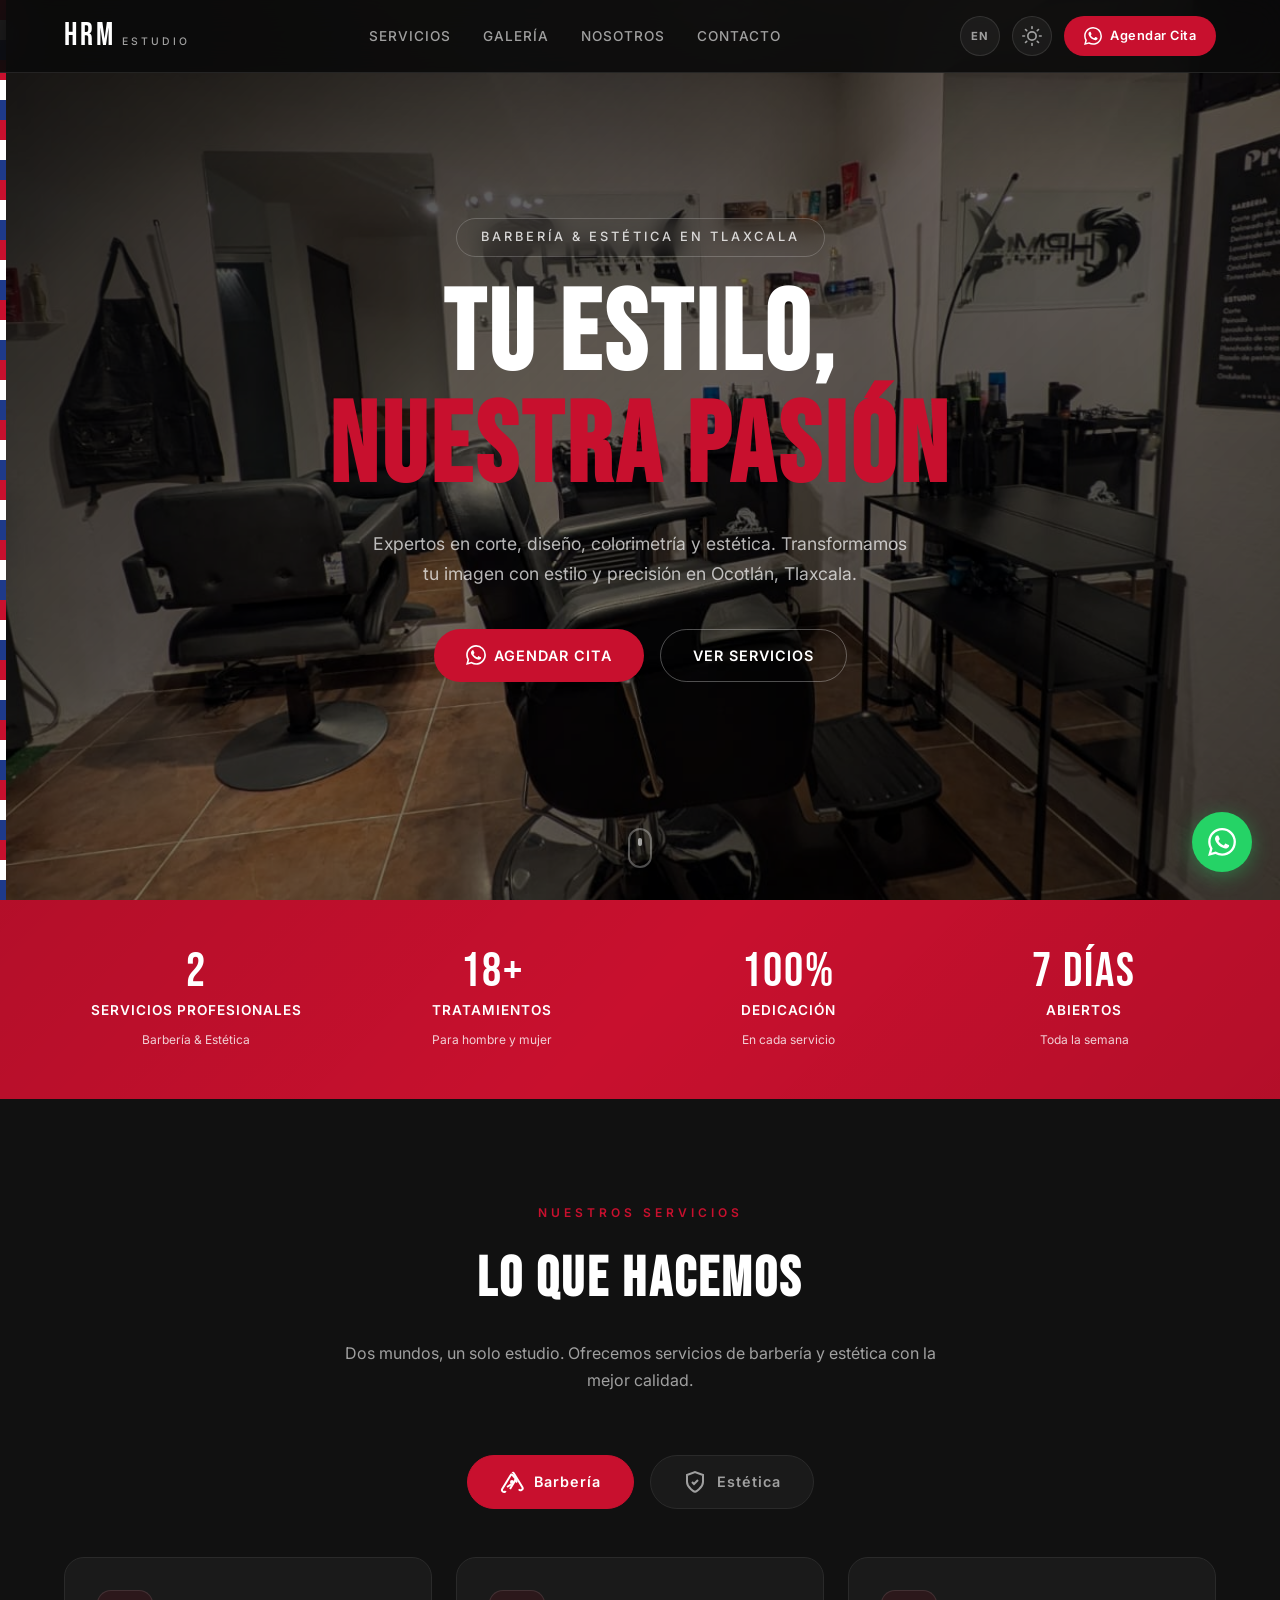
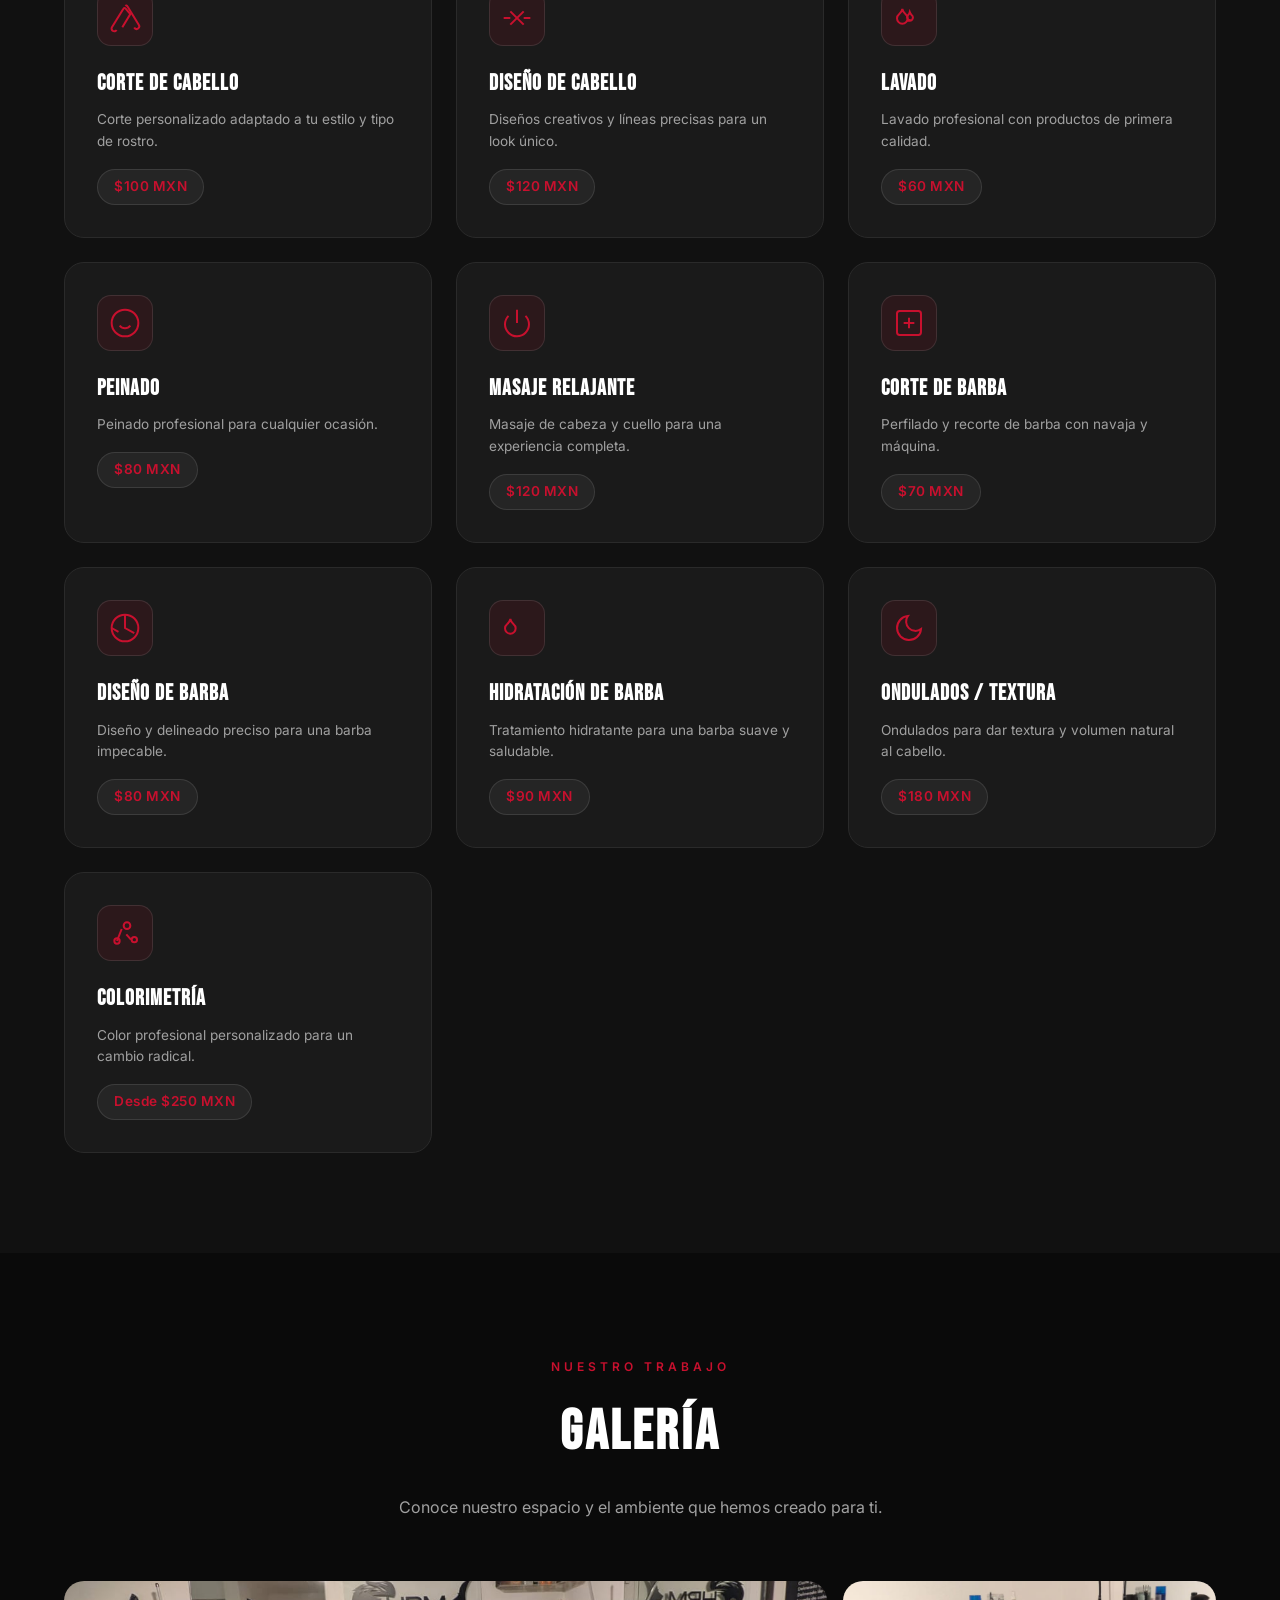
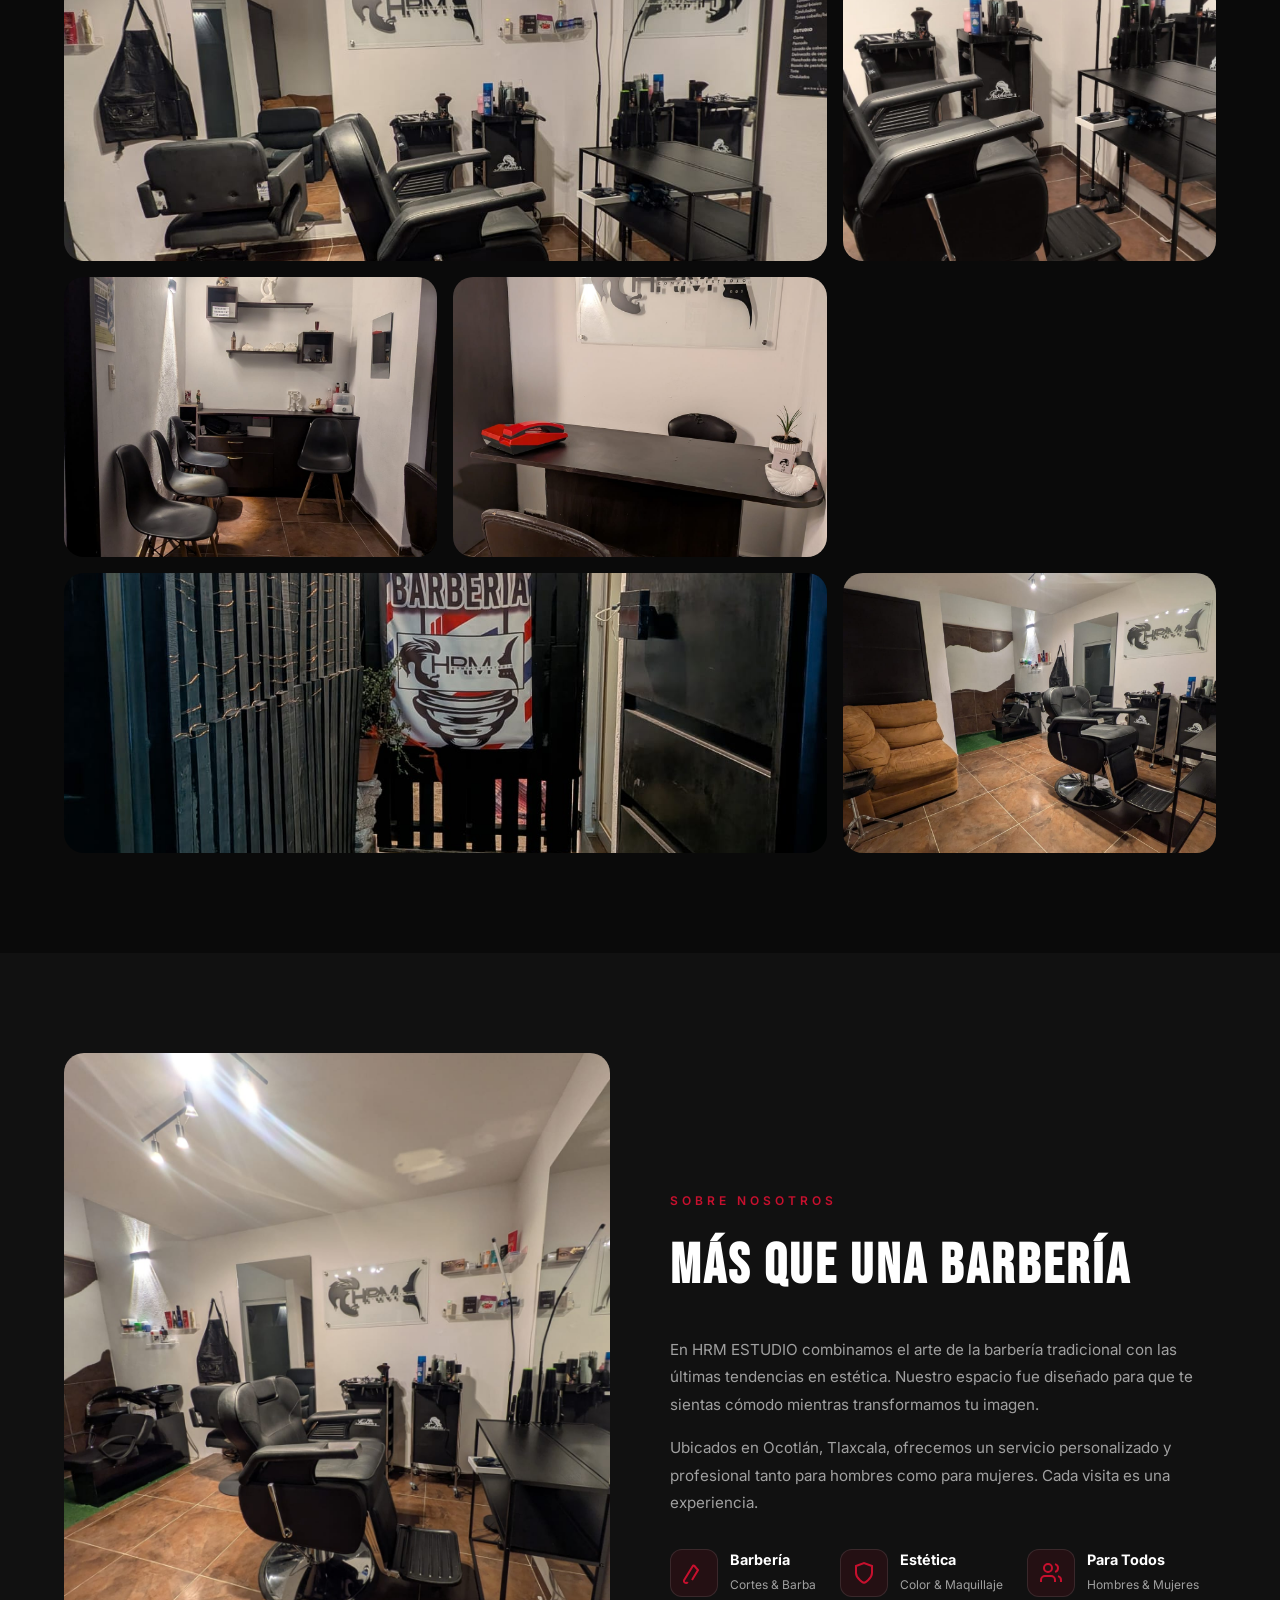
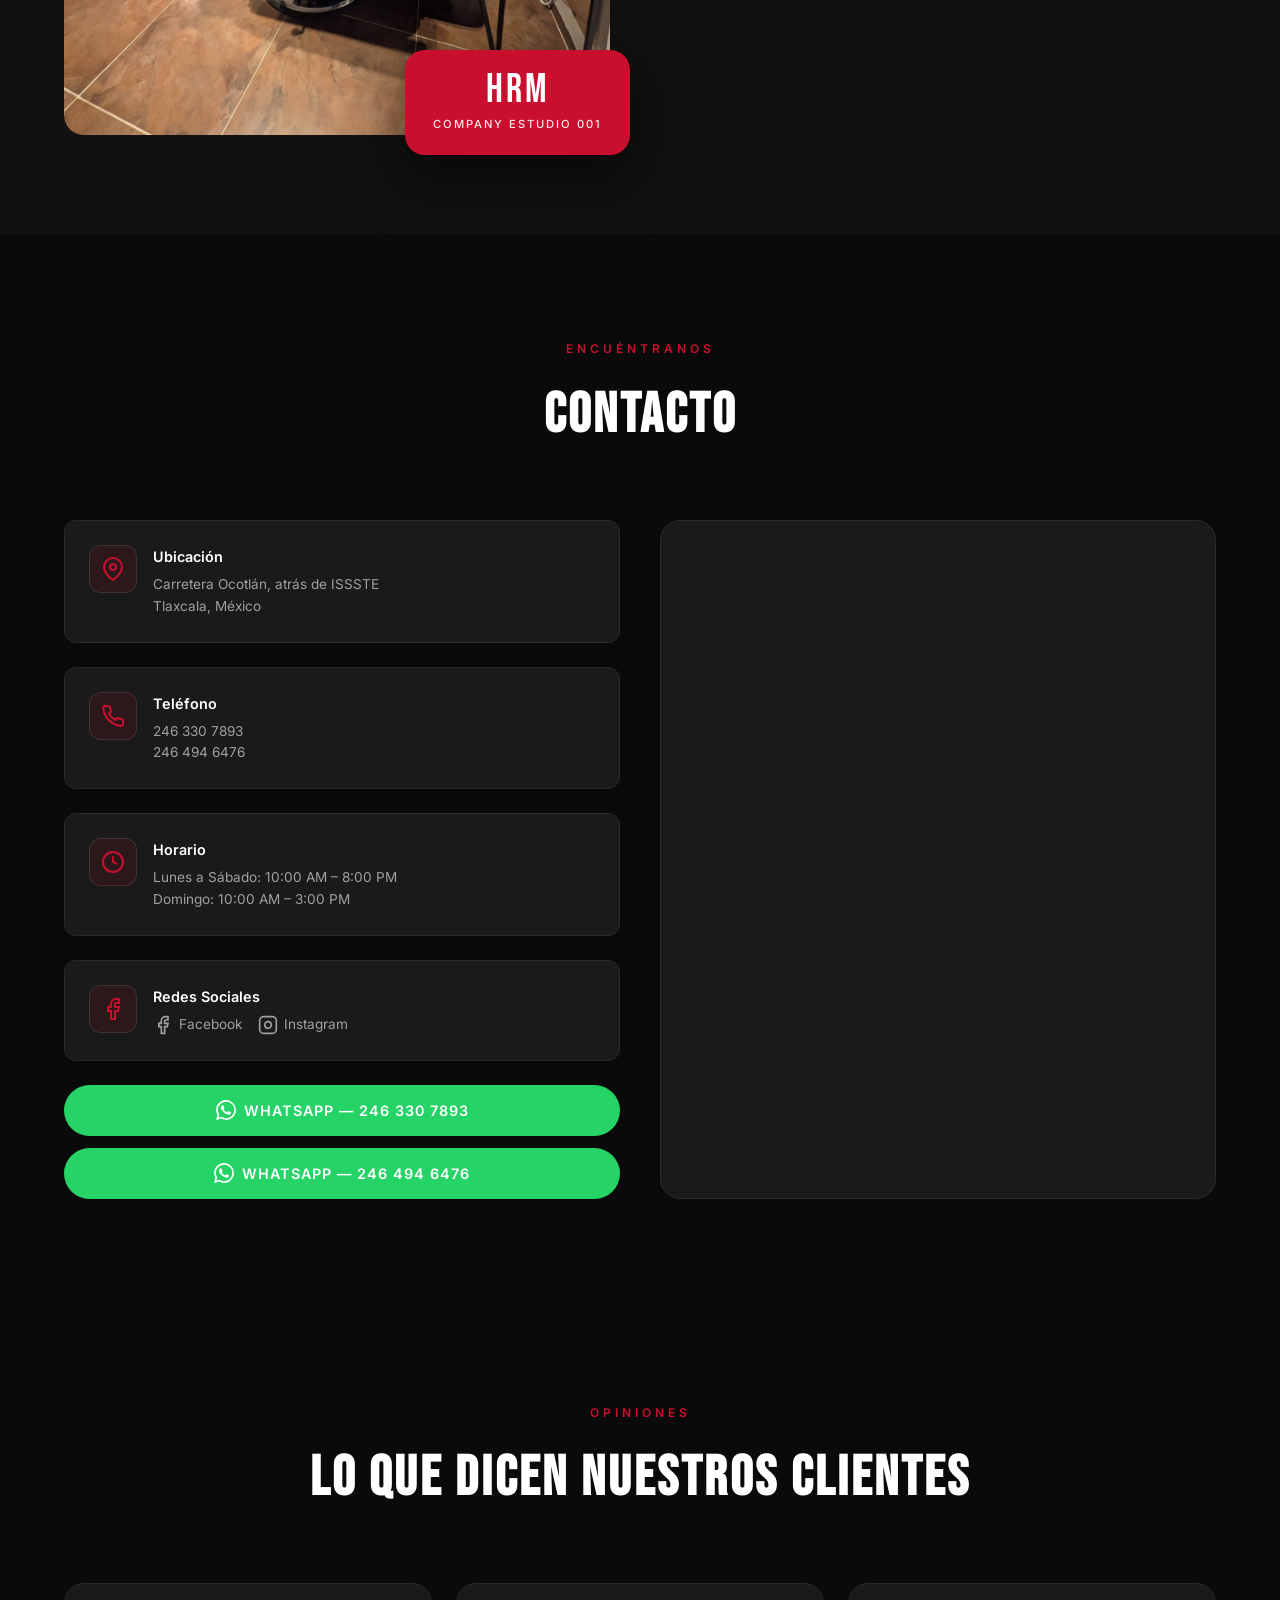
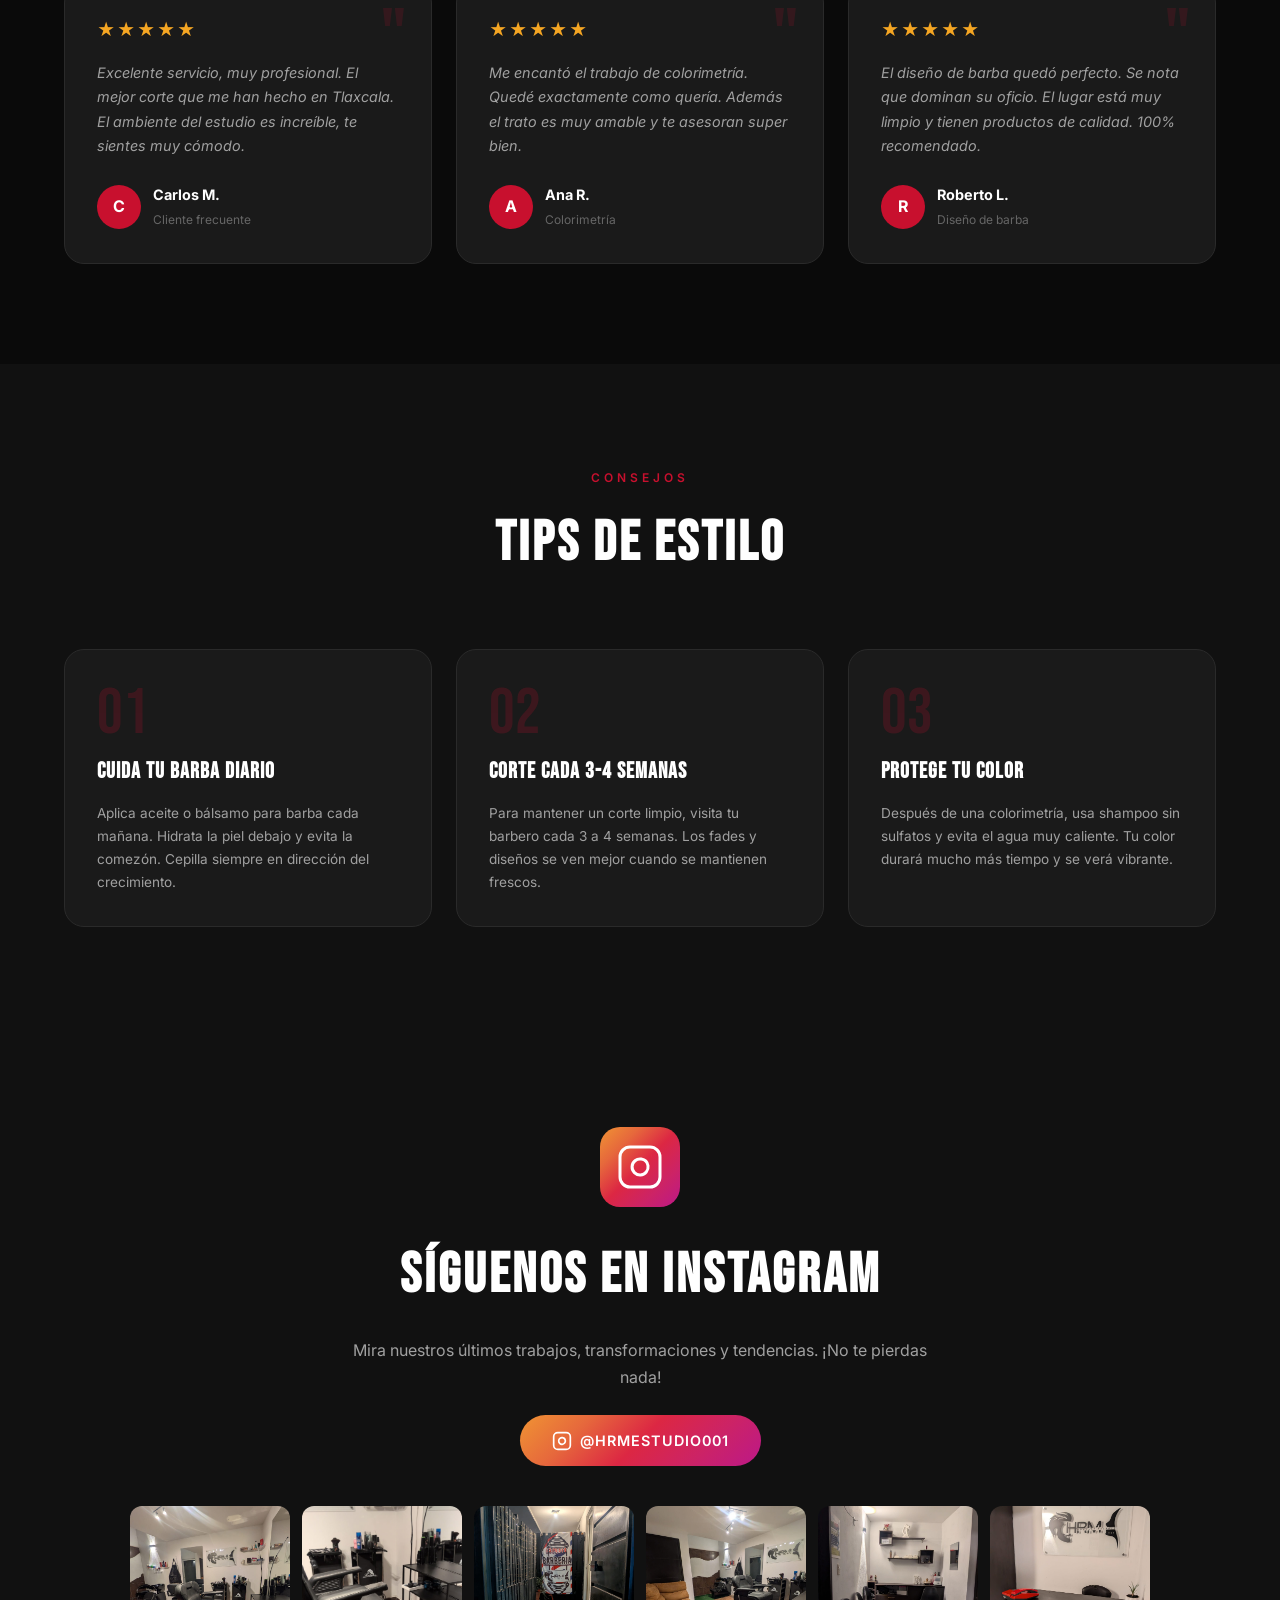
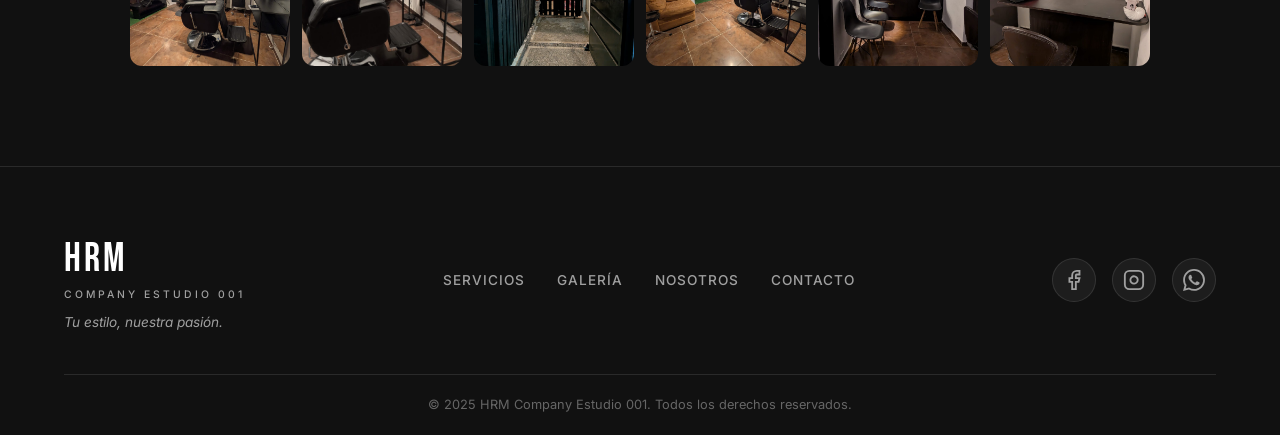
==== index.html @ 4161f477 "Replace hero video with cinematic photo slideshow - Removed raw video (8MB) — phone recording didn't" ====
<!DOCTYPE html>
<html lang="es" data-theme="dark">
<head>
  <meta charset="UTF-8">
  <meta name="viewport" content="width=device-width, initial-scale=1.0">

  <!-- Primary SEO -->
  <title>HRM ESTUDIO | Barbería & Estética en Ocotlán, Tlaxcala — Cortes, Barba, Colorimetría y Maquillaje</title>
  <meta name="description" content="HRM Company Estudio 001 — Barbería y estética profesional en Ocotlán, Tlaxcala. Cortes de cabello, diseño de barba, colorimetría, ondulados, rizado de pestañas, maquillaje profesional. Agenda tu cita por WhatsApp.">
  <meta name="keywords" content="barbería Tlaxcala, barbería Ocotlán, estética Tlaxcala, corte de cabello Tlaxcala, barba Ocotlán, colorimetría Tlaxcala, maquillaje Tlaxcala, HRM ESTUDIO, barbershop Tlaxcala, salon de belleza Ocotlán, corte de barba, diseño de cabello, ondulados permanentes, rizado de pestañas, peinados para eventos Tlaxcala, mejor barbería Tlaxcala, barbería cerca de ISSSTE Ocotlán">
  <meta name="author" content="HRM Company Estudio 001">
  <meta name="robots" content="index, follow, max-image-preview:large, max-snippet:-1, max-video-preview:-1">
  <link rel="canonical" href="https://droko1982.github.io/hrm-estudio/">

  <!-- Geo SEO for Tlaxcala, Mexico -->
  <meta name="geo.region" content="MX-TLA">
  <meta name="geo.placename" content="Ocotlán, Tlaxcala">
  <meta name="geo.position" content="19.27;-98.27">
  <meta name="ICBM" content="19.27, -98.27">
  <meta name="language" content="Spanish">
  <meta name="content-language" content="es-MX">

  <!-- Open Graph / Facebook -->
  <meta property="og:type" content="website">
  <meta property="og:url" content="https://droko1982.github.io/hrm-estudio/">
  <meta property="og:title" content="HRM ESTUDIO | Barbería & Estética en Tlaxcala">
  <meta property="og:description" content="Tu estilo, nuestra pasión. Barbería y estética profesional en Ocotlán, Tlaxcala. Cortes, barba, colorimetría, maquillaje y más. Agenda por WhatsApp.">
  <meta property="og:locale" content="es_MX">
  <meta property="og:locale:alternate" content="en_US">
  <meta property="og:site_name" content="HRM ESTUDIO">

  <!-- Twitter Card -->
  <meta name="twitter:card" content="summary_large_image">
  <meta name="twitter:title" content="HRM ESTUDIO | Barbería & Estética en Tlaxcala">
  <meta name="twitter:description" content="Barbería y estética profesional en Ocotlán, Tlaxcala. Cortes, barba, colorimetría, maquillaje. Agenda por WhatsApp.">

  <!-- Performance: preconnect & preload -->
  <link rel="preconnect" href="https://fonts.googleapis.com">
  <link rel="preconnect" href="https://fonts.gstatic.com" crossorigin>
  <link rel="preconnect" href="https://www.google.com">
  <link rel="dns-prefetch" href="https://wa.me">
  <link href="https://fonts.googleapis.com/css2?family=Bebas+Neue&family=Inter:wght@300;400;500;600;700&display=swap" rel="stylesheet">
  <link rel="stylesheet" href="css/styles.css">

  <!-- Structured Data: LocalBusiness (JSON-LD) -->
  <script type="application/ld+json">
  {
    "@context": "https://schema.org",
    "@type": "BarberShop",
    "name": "HRM Company Estudio 001",
    "alternateName": "HRM ESTUDIO",
    "description": "Barbería y estética profesional en Ocotlán, Tlaxcala. Servicios de corte de cabello, diseño, barba, colorimetría, ondulados, rizado de pestañas, maquillaje profesional.",
    "url": "https://droko1982.github.io/hrm-estudio/",
    "telephone": ["+522463307893", "+522464946476"],
    "address": {
      "@type": "PostalAddress",
      "streetAddress": "Carretera Ocotlán, atrás de ISSSTE",
      "addressLocality": "Ocotlán",
      "addressRegion": "Tlaxcala",
      "addressCountry": "MX"
    },
    "geo": {
      "@type": "GeoCoordinates",
      "latitude": 19.27,
      "longitude": -98.27
    },
    "openingHoursSpecification": [
      {
        "@type": "OpeningHoursSpecification",
        "dayOfWeek": ["Monday","Tuesday","Wednesday","Thursday","Friday","Saturday"],
        "opens": "10:00",
        "closes": "20:00"
      },
      {
        "@type": "OpeningHoursSpecification",
        "dayOfWeek": "Sunday",
        "opens": "10:00",
        "closes": "15:00"
      }
    ],
    "priceRange": "$60 - $400 MXN",
    "currenciesAccepted": "MXN",
    "paymentAccepted": "Efectivo",
    "areaServed": [
      {
        "@type": "City",
        "name": "Ocotlán de Juárez",
        "containedInPlace": {
          "@type": "State",
          "name": "Tlaxcala"
        }
      },
      {
        "@type": "State",
        "name": "Tlaxcala",
        "containedInPlace": {
          "@type": "Country",
          "name": "México"
        }
      }
    ],
    "sameAs": [
      "https://www.facebook.com/HRMESTUDIO",
      "https://www.instagram.com/hrmestudio001/"
    ],
    "hasOfferCatalog": {
      "@type": "OfferCatalog",
      "name": "Servicios de Barbería y Estética",
      "itemListElement": [
        {
          "@type": "OfferCatalog",
          "name": "Barbería",
          "itemListElement": [
            {"@type": "Offer", "itemOffered": {"@type": "Service", "name": "Corte de Cabello"}, "price": "100", "priceCurrency": "MXN"},
            {"@type": "Offer", "itemOffered": {"@type": "Service", "name": "Diseño de Cabello"}, "price": "120", "priceCurrency": "MXN"},
            {"@type": "Offer", "itemOffered": {"@type": "Service", "name": "Lavado"}, "price": "60", "priceCurrency": "MXN"},
            {"@type": "Offer", "itemOffered": {"@type": "Service", "name": "Peinado"}, "price": "80", "priceCurrency": "MXN"},
            {"@type": "Offer", "itemOffered": {"@type": "Service", "name": "Masaje Relajante"}, "price": "120", "priceCurrency": "MXN"},
            {"@type": "Offer", "itemOffered": {"@type": "Service", "name": "Corte de Barba"}, "price": "70", "priceCurrency": "MXN"},
            {"@type": "Offer", "itemOffered": {"@type": "Service", "name": "Diseño de Barba"}, "price": "80", "priceCurrency": "MXN"},
            {"@type": "Offer", "itemOffered": {"@type": "Service", "name": "Hidratación de Barba"}, "price": "90", "priceCurrency": "MXN"},
            {"@type": "Offer", "itemOffered": {"@type": "Service", "name": "Ondulados / Textura"}, "price": "180", "priceCurrency": "MXN"},
            {"@type": "Offer", "itemOffered": {"@type": "Service", "name": "Colorimetría"}, "price": "250", "priceCurrency": "MXN"}
          ]
        },
        {
          "@type": "OfferCatalog",
          "name": "Estética",
          "itemListElement": [
            {"@type": "Offer", "itemOffered": {"@type": "Service", "name": "Corte de Cabello Femenino"}, "price": "120", "priceCurrency": "MXN"},
            {"@type": "Offer", "itemOffered": {"@type": "Service", "name": "Diseño de Cabello"}, "price": "150", "priceCurrency": "MXN"},
            {"@type": "Offer", "itemOffered": {"@type": "Service", "name": "Peinado"}, "price": "100", "priceCurrency": "MXN"},
            {"@type": "Offer", "itemOffered": {"@type": "Service", "name": "Colorimetría"}, "price": "300", "priceCurrency": "MXN"},
            {"@type": "Offer", "itemOffered": {"@type": "Service", "name": "Ondulados Permanentes"}, "price": "250", "priceCurrency": "MXN"},
            {"@type": "Offer", "itemOffered": {"@type": "Service", "name": "Rizado de Pestañas Permanente"}, "price": "200", "priceCurrency": "MXN"},
            {"@type": "Offer", "itemOffered": {"@type": "Service", "name": "Peinados para Eventos"}, "price": "250", "priceCurrency": "MXN"},
            {"@type": "Offer", "itemOffered": {"@type": "Service", "name": "Maquillaje Profesional"}, "price": "300", "priceCurrency": "MXN"}
          ]
        }
      ]
    }
  }
  </script>

  <!-- Structured Data: BreadcrumbList -->
  <script type="application/ld+json">
  {
    "@context": "https://schema.org",
    "@type": "BreadcrumbList",
    "itemListElement": [
      {"@type": "ListItem", "position": 1, "name": "Inicio", "item": "https://droko1982.github.io/hrm-estudio/"},
      {"@type": "ListItem", "position": 2, "name": "Servicios", "item": "https://droko1982.github.io/hrm-estudio/#servicios"},
      {"@type": "ListItem", "position": 3, "name": "Galería", "item": "https://droko1982.github.io/hrm-estudio/#galeria"},
      {"@type": "ListItem", "position": 4, "name": "Contacto", "item": "https://droko1982.github.io/hrm-estudio/#contacto"}
    ]
  }
  </script>
</head>
<body>

  <!-- ============ NAVBAR ============ -->
  <nav class="navbar" id="navbar">
    <div class="nav-container">
      <a href="#hero" class="nav-logo">
        <span class="logo-text">HRM</span>
        <span class="logo-sub">ESTUDIO</span>
      </a>

      <ul class="nav-links" id="navLinks">
        <li><a href="#servicios" data-es="Servicios" data-en="Services">Servicios</a></li>
        <li><a href="#galeria" data-es="Galería" data-en="Gallery">Galería</a></li>
        <li><a href="#nosotros" data-es="Nosotros" data-en="About">Nosotros</a></li>
        <li><a href="#contacto" data-es="Contacto" data-en="Contact">Contacto</a></li>
      </ul>

      <div class="nav-actions">
        <!-- Language Toggle -->
        <button class="toggle-btn lang-toggle" id="langToggle" aria-label="Switch language">
          <span class="lang-label">EN</span>
        </button>
        <!-- Theme Toggle -->
        <button class="toggle-btn theme-toggle" id="themeToggle" aria-label="Toggle theme">
          <svg class="icon-sun" xmlns="http://www.w3.org/2000/svg" width="20" height="20" viewBox="0 0 24 24" fill="none" stroke="currentColor" stroke-width="2" stroke-linecap="round" stroke-linejoin="round"><circle cx="12" cy="12" r="5"/><line x1="12" y1="1" x2="12" y2="3"/><line x1="12" y1="21" x2="12" y2="23"/><line x1="4.22" y1="4.22" x2="5.64" y2="5.64"/><line x1="18.36" y1="18.36" x2="19.78" y2="19.78"/><line x1="1" y1="12" x2="3" y2="12"/><line x1="21" y1="12" x2="23" y2="12"/><line x1="4.22" y1="19.78" x2="5.64" y2="18.36"/><line x1="18.36" y1="5.64" x2="19.78" y2="4.22"/></svg>
          <svg class="icon-moon" xmlns="http://www.w3.org/2000/svg" width="20" height="20" viewBox="0 0 24 24" fill="none" stroke="currentColor" stroke-width="2" stroke-linecap="round" stroke-linejoin="round"><path d="M21 12.79A9 9 0 1 1 11.21 3 7 7 0 0 0 21 12.79z"/></svg>
        </button>
        <!-- WhatsApp CTA -->
        <a href="https://wa.me/522463307893?text=Hola%2C%20quiero%20agendar%20una%20cita" class="btn-cta nav-cta" target="_blank" rel="noopener">
          <svg xmlns="http://www.w3.org/2000/svg" width="18" height="18" viewBox="0 0 24 24" fill="currentColor"><path d="M17.472 14.382c-.297-.149-1.758-.867-2.03-.967-.273-.099-.471-.148-.67.15-.197.297-.767.966-.94 1.164-.173.199-.347.223-.644.075-.297-.15-1.255-.463-2.39-1.475-.883-.788-1.48-1.761-1.653-2.059-.173-.297-.018-.458.13-.606.134-.133.298-.347.446-.52.149-.174.198-.298.298-.497.099-.198.05-.371-.025-.52-.075-.149-.669-1.612-.916-2.207-.242-.579-.487-.5-.669-.51-.173-.008-.371-.01-.57-.01-.198 0-.52.074-.792.372-.272.297-1.04 1.016-1.04 2.479 0 1.462 1.065 2.875 1.213 3.074.149.198 2.096 3.2 5.077 4.487.709.306 1.262.489 1.694.625.712.227 1.36.195 1.871.118.571-.085 1.758-.719 2.006-1.413.248-.694.248-1.289.173-1.413-.074-.124-.272-.198-.57-.347m-5.421 7.403h-.004a9.87 9.87 0 01-5.031-1.378l-.361-.214-3.741.982.998-3.648-.235-.374a9.86 9.86 0 01-1.51-5.26c.001-5.45 4.436-9.884 9.888-9.884 2.64 0 5.122 1.03 6.988 2.898a9.825 9.825 0 012.893 6.994c-.003 5.45-4.437 9.884-9.885 9.884m8.413-18.297A11.815 11.815 0 0012.05 0C5.495 0 .16 5.335.157 11.892c0 2.096.547 4.142 1.588 5.945L.057 24l6.305-1.654a11.882 11.882 0 005.683 1.448h.005c6.554 0 11.89-5.335 11.893-11.893a11.821 11.821 0 00-3.48-8.413z"/></svg>
          <span data-es="Agendar Cita" data-en="Book Now">Agendar Cita</span>
        </a>
        <!-- Mobile Menu Button -->
        <button class="hamburger" id="hamburger" aria-label="Menu">
          <span></span><span></span><span></span>
        </button>
      </div>
    </div>
  </nav>

  <!-- ============ HERO ============ -->
  <section class="hero" id="hero">
    <!-- Cinematic photo slideshow -->
    <div class="hero-slideshow">
      <div class="hero-slide active" style="background-image:url('images/entrance.jpeg')"></div>
      <div class="hero-slide" style="background-image:url('images/studio-3.jpeg')"></div>
      <div class="hero-slide" style="background-image:url('images/waiting-area.jpeg')"></div>
      <div class="hero-slide" style="background-image:url('images/studio-2.jpeg')"></div>
    </div>
    <div class="hero-overlay"></div>
    <!-- Barber pole accent -->
    <div class="barber-pole" aria-hidden="true"></div>
    <div class="hero-content">
      <div class="hero-badge" data-es="Barbería & Estética en Tlaxcala" data-en="Barbershop & Beauty Studio in Tlaxcala">Barbería & Estética en Tlaxcala</div>
      <h1 class="hero-title">
        <span class="hero-line" data-es="Tu Estilo," data-en="Your Style,">Tu Estilo,</span>
        <span class="hero-line hero-accent" data-es="Nuestra Pasión" data-en="Our Passion">Nuestra Pasión</span>
      </h1>
      <p class="hero-subtitle" data-es="Expertos en corte, diseño, colorimetría y estética. Transformamos tu imagen con estilo y precisión en Ocotlán, Tlaxcala." data-en="Experts in haircuts, design, color, and beauty. We transform your image with style and precision in Ocotlán, Tlaxcala.">Expertos en corte, diseño, colorimetría y estética. Transformamos tu imagen con estilo y precisión en Ocotlán, Tlaxcala.</p>
      <div class="hero-buttons">
        <a href="https://wa.me/522463307893?text=Hola%2C%20quiero%20agendar%20una%20cita" class="btn btn-primary" target="_blank" rel="noopener">
          <svg xmlns="http://www.w3.org/2000/svg" width="20" height="20" viewBox="0 0 24 24" fill="currentColor"><path d="M17.472 14.382c-.297-.149-1.758-.867-2.03-.967-.273-.099-.471-.148-.67.15-.197.297-.767.966-.94 1.164-.173.199-.347.223-.644.075-.297-.15-1.255-.463-2.39-1.475-.883-.788-1.48-1.761-1.653-2.059-.173-.297-.018-.458.13-.606.134-.133.298-.347.446-.52.149-.174.198-.298.298-.497.099-.198.05-.371-.025-.52-.075-.149-.669-1.612-.916-2.207-.242-.579-.487-.5-.669-.51-.173-.008-.371-.01-.57-.01-.198 0-.52.074-.792.372-.272.297-1.04 1.016-1.04 2.479 0 1.462 1.065 2.875 1.213 3.074.149.198 2.096 3.2 5.077 4.487.709.306 1.262.489 1.694.625.712.227 1.36.195 1.871.118.571-.085 1.758-.719 2.006-1.413.248-.694.248-1.289.173-1.413-.074-.124-.272-.198-.57-.347m-5.421 7.403h-.004a9.87 9.87 0 01-5.031-1.378l-.361-.214-3.741.982.998-3.648-.235-.374a9.86 9.86 0 01-1.51-5.26c.001-5.45 4.436-9.884 9.888-9.884 2.64 0 5.122 1.03 6.988 2.898a9.825 9.825 0 012.893 6.994c-.003 5.45-4.437 9.884-9.885 9.884m8.413-18.297A11.815 11.815 0 0012.05 0C5.495 0 .16 5.335.157 11.892c0 2.096.547 4.142 1.588 5.945L.057 24l6.305-1.654a11.882 11.882 0 005.683 1.448h.005c6.554 0 11.89-5.335 11.893-11.893a11.821 11.821 0 00-3.48-8.413z"/></svg>
          <span data-es="Agendar Cita" data-en="Book Appointment">Agendar Cita</span>
        </a>
        <a href="#servicios" class="btn btn-outline">
          <span data-es="Ver Servicios" data-en="Our Services">Ver Servicios</span>
        </a>
      </div>
    </div>
    <div class="hero-scroll">
      <div class="scroll-indicator"></div>
    </div>
  </section>

  <!-- ============ STATS BANNER ============ -->
  <section class="stats-banner">
    <div class="container">
      <div class="stats-grid">
        <div class="stat-item">
          <span class="stat-number" data-target="2">0</span>
          <span class="stat-label" data-es="Servicios Profesionales" data-en="Professional Services">Servicios Profesionales</span>
          <small data-es="Barbería & Estética" data-en="Barbershop & Beauty">Barbería & Estética</small>
        </div>
        <div class="stat-item">
          <span class="stat-number" data-target="18" data-suffix="+">0</span>
          <span class="stat-label" data-es="Tratamientos" data-en="Treatments">Tratamientos</span>
          <small data-es="Para hombre y mujer" data-en="For men and women">Para hombre y mujer</small>
        </div>
        <div class="stat-item">
          <span class="stat-number" data-target="100" data-suffix="%">0</span>
          <span class="stat-label" data-es="Dedicación" data-en="Dedication">Dedicación</span>
          <small data-es="En cada servicio" data-en="In every service">En cada servicio</small>
        </div>
        <div class="stat-item">
          <span class="stat-number" data-target="7" data-suffix=" días">0</span>
          <span class="stat-label" data-es="Abiertos" data-en="Open">Abiertos</span>
          <small data-es="Toda la semana" data-en="All week long">Toda la semana</small>
        </div>
      </div>
    </div>
  </section>

  <!-- ============ SERVICES ============ -->
  <section class="services" id="servicios">
    <div class="container">
      <div class="section-header">
        <span class="section-tag" data-es="Nuestros Servicios" data-en="Our Services">Nuestros Servicios</span>
        <h2 class="section-title" data-es="Lo Que Hacemos" data-en="What We Do">Lo Que Hacemos</h2>
        <p class="section-desc" data-es="Dos mundos, un solo estudio. Ofrecemos servicios de barbería y estética con la mejor calidad." data-en="Two worlds, one studio. We offer barbershop and beauty services with the highest quality.">Dos mundos, un solo estudio. Ofrecemos servicios de barbería y estética con la mejor calidad.</p>
      </div>

      <!-- Service Tabs -->
      <div class="service-tabs">
        <button class="tab-btn active" data-tab="barberia">
          <svg xmlns="http://www.w3.org/2000/svg" width="24" height="24" viewBox="0 0 24 24" fill="none" stroke="currentColor" stroke-width="2"><path d="M5.7 21a2 2 0 0 1-3.5-2l8.6-14a1 1 0 0 1 .7-.5 1 1 0 0 1 .8.3L16 9l-6 10"/><path d="M12.3 3a1 1 0 0 1 .8-.3 1 1 0 0 1 .7.5l8.6 14a2 2 0 0 1-3.5 2"/><path d="m7 17 4.6-2.8"/><path d="m15 9 2 3.5"/><circle cx="12" cy="12" r="1"/></svg>
          <span data-es="Barbería" data-en="Barbershop">Barbería</span>
        </button>
        <button class="tab-btn" data-tab="estetica">
          <svg xmlns="http://www.w3.org/2000/svg" width="24" height="24" viewBox="0 0 24 24" fill="none" stroke="currentColor" stroke-width="2"><path d="M12 22s8-4 8-10V5l-8-3-8 3v7c0 6 8 10 8 10"/><path d="m9 12 2 2 4-4"/></svg>
          <span data-es="Estética" data-en="Beauty Studio">Estética</span>
        </button>
      </div>

      <!-- Barbería Services -->
      <div class="tab-content active" id="tab-barberia">
        <div class="services-grid">
          <!-- Cabello -->
          <div class="service-card" data-aos="fade-up">
            <div class="service-icon">
              <svg xmlns="http://www.w3.org/2000/svg" width="32" height="32" viewBox="0 0 24 24" fill="none" stroke="currentColor" stroke-width="1.5"><path d="M5.7 21a2 2 0 0 1-3.5-2l8.6-14a1 1 0 0 1 .7-.5 1 1 0 0 1 .8.3L16 9l-6 10"/><path d="M12.3 3a1 1 0 0 1 .8-.3 1 1 0 0 1 .7.5l8.6 14a2 2 0 0 1-3.5 2"/></svg>
            </div>
            <h3 data-es="Corte de Cabello" data-en="Haircut">Corte de Cabello</h3>
            <p data-es="Corte personalizado adaptado a tu estilo y tipo de rostro." data-en="Custom haircut tailored to your style and face shape.">Corte personalizado adaptado a tu estilo y tipo de rostro.</p>
            <span class="service-price">$100 MXN</span>
          </div>

          <div class="service-card" data-aos="fade-up" data-aos-delay="100">
            <div class="service-icon">
              <svg xmlns="http://www.w3.org/2000/svg" width="32" height="32" viewBox="0 0 24 24" fill="none" stroke="currentColor" stroke-width="1.5"><path d="M2 12h5"/><path d="M17 12h5"/><path d="m7 7 10 10"/><path d="m7 17 10-10"/></svg>
            </div>
            <h3 data-es="Diseño de Cabello" data-en="Hair Design">Diseño de Cabello</h3>
            <p data-es="Diseños creativos y líneas precisas para un look único." data-en="Creative designs and precise lines for a unique look.">Diseños creativos y líneas precisas para un look único.</p>
            <span class="service-price">$120 MXN</span>
          </div>

          <div class="service-card" data-aos="fade-up" data-aos-delay="200">
            <div class="service-icon">
              <svg xmlns="http://www.w3.org/2000/svg" width="32" height="32" viewBox="0 0 24 24" fill="none" stroke="currentColor" stroke-width="1.5"><path d="M7 16.3c2.2 0 4-1.83 4-4.05 0-1.16-.57-2.26-1.71-3.19S7.29 6.75 7 5.3c-.29 1.45-1.14 2.84-2.29 3.76S3 11.1 3 12.25c0 2.22 1.8 4.05 4 4.05z"/><path d="M12.56 14.06c1.32 0 2.4-1.1 2.4-2.43 0-.7-.34-1.36-1.03-1.92-.68-.55-1.07-1.2-1.37-2.06-.22.87-.69 1.7-1.37 2.26-.47.39-.63.84-.63 1.42 0 1.34 1.08 2.43 2.4 2.43z"/></svg>
            </div>
            <h3 data-es="Lavado" data-en="Hair Wash">Lavado</h3>
            <p data-es="Lavado profesional con productos de primera calidad." data-en="Professional wash with premium quality products.">Lavado profesional con productos de primera calidad.</p>
            <span class="service-price">$60 MXN</span>
          </div>

          <div class="service-card" data-aos="fade-up" data-aos-delay="300">
            <div class="service-icon">
              <svg xmlns="http://www.w3.org/2000/svg" width="32" height="32" viewBox="0 0 24 24" fill="none" stroke="currentColor" stroke-width="1.5"><circle cx="12" cy="12" r="10"/><path d="M8 14s1.5 2 4 2 4-2 4-2"/><line x1="9" y1="9" x2="9.01" y2="9"/><line x1="15" y1="9" x2="15.01" y2="9"/></svg>
            </div>
            <h3 data-es="Peinado" data-en="Styling">Peinado</h3>
            <p data-es="Peinado profesional para cualquier ocasión." data-en="Professional styling for any occasion.">Peinado profesional para cualquier ocasión.</p>
            <span class="service-price">$80 MXN</span>
          </div>

          <div class="service-card" data-aos="fade-up" data-aos-delay="400">
            <div class="service-icon">
              <svg xmlns="http://www.w3.org/2000/svg" width="32" height="32" viewBox="0 0 24 24" fill="none" stroke="currentColor" stroke-width="1.5"><path d="M18.36 6.64a9 9 0 1 1-12.73 0"/><line x1="12" y1="2" x2="12" y2="12"/></svg>
            </div>
            <h3 data-es="Masaje Relajante" data-en="Relaxing Massage">Masaje Relajante</h3>
            <p data-es="Masaje de cabeza y cuello para una experiencia completa." data-en="Head and neck massage for a complete experience.">Masaje de cabeza y cuello para una experiencia completa.</p>
            <span class="service-price">$120 MXN</span>
          </div>

          <!-- Barba -->
          <div class="service-card" data-aos="fade-up" data-aos-delay="500">
            <div class="service-icon">
              <svg xmlns="http://www.w3.org/2000/svg" width="32" height="32" viewBox="0 0 24 24" fill="none" stroke="currentColor" stroke-width="1.5"><rect x="3" y="3" width="18" height="18" rx="2"/><path d="M12 8v8"/><path d="M8 12h8"/></svg>
            </div>
            <h3 data-es="Corte de Barba" data-en="Beard Trim">Corte de Barba</h3>
            <p data-es="Perfilado y recorte de barba con navaja y máquina." data-en="Beard shaping and trimming with razor and clippers.">Perfilado y recorte de barba con navaja y máquina.</p>
            <span class="service-price">$70 MXN</span>
          </div>

          <div class="service-card" data-aos="fade-up" data-aos-delay="600">
            <div class="service-icon">
              <svg xmlns="http://www.w3.org/2000/svg" width="32" height="32" viewBox="0 0 24 24" fill="none" stroke="currentColor" stroke-width="1.5"><path d="M12 22c5.523 0 10-4.477 10-10S17.523 2 12 2 2 6.477 2 12s4.477 10 10 10z"/><path d="m2 12 5.1 2.85"/><path d="M12 2v10l6.95 3.88"/></svg>
            </div>
            <h3 data-es="Diseño de Barba" data-en="Beard Design">Diseño de Barba</h3>
            <p data-es="Diseño y delineado preciso para una barba impecable." data-en="Precise design and lining for a flawless beard.">Diseño y delineado preciso para una barba impecable.</p>
            <span class="service-price">$80 MXN</span>
          </div>

          <div class="service-card" data-aos="fade-up" data-aos-delay="700">
            <div class="service-icon">
              <svg xmlns="http://www.w3.org/2000/svg" width="32" height="32" viewBox="0 0 24 24" fill="none" stroke="currentColor" stroke-width="1.5"><path d="M7 16.3c2.2 0 4-1.83 4-4.05 0-1.16-.57-2.26-1.71-3.19S7.29 6.75 7 5.3c-.29 1.45-1.14 2.84-2.29 3.76S3 11.1 3 12.25c0 2.22 1.8 4.05 4 4.05z"/></svg>
            </div>
            <h3 data-es="Hidratación de Barba" data-en="Beard Hydration">Hidratación de Barba</h3>
            <p data-es="Tratamiento hidratante para una barba suave y saludable." data-en="Moisturizing treatment for a soft and healthy beard.">Tratamiento hidratante para una barba suave y saludable.</p>
            <span class="service-price">$90 MXN</span>
          </div>

          <div class="service-card" data-aos="fade-up" data-aos-delay="800">
            <div class="service-icon">
              <svg xmlns="http://www.w3.org/2000/svg" width="32" height="32" viewBox="0 0 24 24" fill="none" stroke="currentColor" stroke-width="1.5"><path d="M21 12.79A9 9 0 1 1 11.21 3 7 7 0 0 0 21 12.79z"/></svg>
            </div>
            <h3 data-es="Ondulados / Textura" data-en="Waves / Texture">Ondulados / Textura</h3>
            <p data-es="Ondulados para dar textura y volumen natural al cabello." data-en="Waves to add natural texture and volume to your hair.">Ondulados para dar textura y volumen natural al cabello.</p>
            <span class="service-price">$180 MXN</span>
          </div>

          <div class="service-card" data-aos="fade-up" data-aos-delay="900">
            <div class="service-icon">
              <svg xmlns="http://www.w3.org/2000/svg" width="32" height="32" viewBox="0 0 24 24" fill="none" stroke="currentColor" stroke-width="1.5"><circle cx="13.5" cy="6.5" r="2.5"/><circle cx="19" cy="17" r="2"/><circle cx="6" cy="18" r="2"/><path d="M9.5 9 6 18"/><path d="M13 13l3.5 4"/></svg>
            </div>
            <h3 data-es="Colorimetría" data-en="Hair Coloring">Colorimetría</h3>
            <p data-es="Color profesional personalizado para un cambio radical." data-en="Professional custom coloring for a radical change.">Color profesional personalizado para un cambio radical.</p>
            <span class="service-price" data-es="Desde $250 MXN" data-en="From $250 MXN">Desde $250 MXN</span>
          </div>
        </div>
      </div>

      <!-- Estética Services -->
      <div class="tab-content" id="tab-estetica">
        <div class="services-grid">
          <div class="service-card" data-aos="fade-up">
            <div class="service-icon">
              <svg xmlns="http://www.w3.org/2000/svg" width="32" height="32" viewBox="0 0 24 24" fill="none" stroke="currentColor" stroke-width="1.5"><path d="M5.7 21a2 2 0 0 1-3.5-2l8.6-14a1 1 0 0 1 .7-.5 1 1 0 0 1 .8.3L16 9l-6 10"/><path d="M12.3 3a1 1 0 0 1 .8-.3 1 1 0 0 1 .7.5l8.6 14a2 2 0 0 1-3.5 2"/></svg>
            </div>
            <h3 data-es="Corte de Cabello" data-en="Haircut">Corte de Cabello</h3>
            <p data-es="Corte femenino profesional que realza tu belleza." data-en="Professional women's haircut that enhances your beauty.">Corte femenino profesional que realza tu belleza.</p>
            <span class="service-price">$120 MXN</span>
          </div>

          <div class="service-card" data-aos="fade-up" data-aos-delay="100">
            <div class="service-icon">
              <svg xmlns="http://www.w3.org/2000/svg" width="32" height="32" viewBox="0 0 24 24" fill="none" stroke="currentColor" stroke-width="1.5"><path d="M2 12h5"/><path d="M17 12h5"/><path d="m7 7 10 10"/><path d="m7 17 10-10"/></svg>
            </div>
            <h3 data-es="Diseño de Cabello" data-en="Hair Design">Diseño de Cabello</h3>
            <p data-es="Diseños exclusivos que reflejan tu personalidad." data-en="Exclusive designs that reflect your personality.">Diseños exclusivos que reflejan tu personalidad.</p>
            <span class="service-price">$150 MXN</span>
          </div>

          <div class="service-card" data-aos="fade-up" data-aos-delay="200">
            <div class="service-icon">
              <svg xmlns="http://www.w3.org/2000/svg" width="32" height="32" viewBox="0 0 24 24" fill="none" stroke="currentColor" stroke-width="1.5"><circle cx="12" cy="12" r="10"/><path d="M8 14s1.5 2 4 2 4-2 4-2"/><line x1="9" y1="9" x2="9.01" y2="9"/><line x1="15" y1="9" x2="15.01" y2="9"/></svg>
            </div>
            <h3 data-es="Peinado" data-en="Styling">Peinado</h3>
            <p data-es="Peinados elegantes para el día a día o eventos especiales." data-en="Elegant hairstyles for everyday or special events.">Peinados elegantes para el día a día o eventos especiales.</p>
            <span class="service-price">$100 MXN</span>
          </div>

          <div class="service-card" data-aos="fade-up" data-aos-delay="300">
            <div class="service-icon">
              <svg xmlns="http://www.w3.org/2000/svg" width="32" height="32" viewBox="0 0 24 24" fill="none" stroke="currentColor" stroke-width="1.5"><circle cx="13.5" cy="6.5" r="2.5"/><circle cx="19" cy="17" r="2"/><circle cx="6" cy="18" r="2"/><path d="M9.5 9 6 18"/><path d="M13 13l3.5 4"/></svg>
            </div>
            <h3 data-es="Colorimetría" data-en="Hair Coloring">Colorimetría</h3>
            <p data-es="Técnicas avanzadas de color para un resultado perfecto." data-en="Advanced coloring techniques for a perfect result.">Técnicas avanzadas de color para un resultado perfecto.</p>
            <span class="service-price" data-es="Desde $300 MXN" data-en="From $300 MXN">Desde $300 MXN</span>
          </div>

          <div class="service-card" data-aos="fade-up" data-aos-delay="400">
            <div class="service-icon">
              <svg xmlns="http://www.w3.org/2000/svg" width="32" height="32" viewBox="0 0 24 24" fill="none" stroke="currentColor" stroke-width="1.5"><path d="M21 12.79A9 9 0 1 1 11.21 3 7 7 0 0 0 21 12.79z"/></svg>
            </div>
            <h3 data-es="Ondulados Permanentes" data-en="Permanent Waves">Ondulados Permanentes</h3>
            <p data-es="Ondas duraderas con tratamiento profesional." data-en="Long-lasting waves with professional treatment.">Ondas duraderas con tratamiento profesional.</p>
            <span class="service-price" data-es="Desde $250 MXN" data-en="From $250 MXN">Desde $250 MXN</span>
          </div>

          <div class="service-card" data-aos="fade-up" data-aos-delay="500">
            <div class="service-icon">
              <svg xmlns="http://www.w3.org/2000/svg" width="32" height="32" viewBox="0 0 24 24" fill="none" stroke="currentColor" stroke-width="1.5"><path d="M2 12s3-7 10-7 10 7 10 7-3 7-10 7-10-7-10-7Z"/><circle cx="12" cy="12" r="3"/></svg>
            </div>
            <h3 data-es="Rizado de Pestañas" data-en="Eyelash Perm">Rizado de Pestañas</h3>
            <p data-es="Rizado permanente para una mirada impactante." data-en="Permanent curling for a stunning look.">Rizado permanente para una mirada impactante.</p>
            <span class="service-price">$200 MXN</span>
          </div>

          <div class="service-card" data-aos="fade-up" data-aos-delay="600">
            <div class="service-icon">
              <svg xmlns="http://www.w3.org/2000/svg" width="32" height="32" viewBox="0 0 24 24" fill="none" stroke="currentColor" stroke-width="1.5"><path d="M12 22s8-4 8-10V5l-8-3-8 3v7c0 6 8 10 8 10"/></svg>
            </div>
            <h3 data-es="Peinados para Eventos" data-en="Event Hairstyles">Peinados para Eventos</h3>
            <p data-es="Peinados espectaculares para bodas, XV años y más." data-en="Spectacular hairstyles for weddings, quinceañeras, and more.">Peinados espectaculares para bodas, XV años y más.</p>
            <span class="service-price" data-es="Desde $250 MXN" data-en="From $250 MXN">Desde $250 MXN</span>
          </div>

          <div class="service-card" data-aos="fade-up" data-aos-delay="700">
            <div class="service-icon">
              <svg xmlns="http://www.w3.org/2000/svg" width="32" height="32" viewBox="0 0 24 24" fill="none" stroke="currentColor" stroke-width="1.5"><path d="M12 3a6 6 0 0 0 9 9 9 9 0 1 1-9-9Z"/></svg>
            </div>
            <h3 data-es="Maquillaje" data-en="Makeup">Maquillaje</h3>
            <p data-es="Maquillaje profesional para cualquier ocasión especial." data-en="Professional makeup for any special occasion.">Maquillaje profesional para cualquier ocasión especial.</p>
            <span class="service-price" data-es="Desde $300 MXN" data-en="From $300 MXN">Desde $300 MXN</span>
          </div>
        </div>
      </div>
    </div>
  </section>

  <!-- ============ GALLERY ============ -->
  <section class="gallery" id="galeria">
    <div class="container">
      <div class="section-header">
        <span class="section-tag" data-es="Nuestro Trabajo" data-en="Our Work">Nuestro Trabajo</span>
        <h2 class="section-title" data-es="Galería" data-en="Gallery">Galería</h2>
        <p class="section-desc" data-es="Conoce nuestro espacio y el ambiente que hemos creado para ti." data-en="Discover our space and the atmosphere we've created for you.">Conoce nuestro espacio y el ambiente que hemos creado para ti.</p>
      </div>
      <div class="gallery-grid">
        <div class="gallery-item gallery-item--large" data-lightbox="images/entrance.jpeg">
          <img src="images/entrance.jpeg" alt="Estación principal de barbería HRM ESTUDIO con sillas profesionales y logo en Ocotlán Tlaxcala" loading="lazy" width="800" height="600">
          <div class="gallery-overlay"><span data-es="Estación Principal" data-en="Main Station">Estación Principal</span></div>
        </div>
        <div class="gallery-item" data-lightbox="images/studio-3.jpeg">
          <img src="images/studio-3.jpeg" alt="Silla de barbero profesional con productos y herramientas en HRM ESTUDIO" loading="lazy" width="600" height="800">
          <div class="gallery-overlay"><span data-es="Silla de Barbero" data-en="Barber Chair">Silla de Barbero</span></div>
        </div>
        <div class="gallery-item" data-lightbox="images/reception.jpeg">
          <img src="images/reception.jpeg" alt="Área de espera con sillas modernas en HRM ESTUDIO Tlaxcala" loading="lazy" width="600" height="800">
          <div class="gallery-overlay"><span data-es="Área de Espera" data-en="Waiting Area">Área de Espera</span></div>
        </div>
        <div class="gallery-item" data-lightbox="images/studio-wide.jpeg">
          <img src="images/studio-wide.jpeg" alt="Recepción con logo HRM Company Estudio 001 en acrílico" loading="lazy" width="600" height="800">
          <div class="gallery-overlay"><span data-es="Recepción" data-en="Reception">Recepción</span></div>
        </div>
        <div class="gallery-item gallery-item--large" data-lightbox="images/waiting-area.jpeg">
          <img src="images/waiting-area.jpeg" alt="Entrada de HRM ESTUDIO Barbería con banner y luces decorativas en Ocotlán Tlaxcala" loading="lazy" width="800" height="600">
          <div class="gallery-overlay"><span data-es="Entrada" data-en="Entrance">Entrada</span></div>
        </div>
        <div class="gallery-item" data-lightbox="images/studio-2.jpeg">
          <img src="images/studio-2.jpeg" alt="Vista amplia del estudio HRM con silla de barbero y estación de lavado" loading="lazy" width="600" height="800">
          <div class="gallery-overlay"><span data-es="Nuestro Espacio" data-en="Our Space">Nuestro Espacio</span></div>
        </div>
      </div>
    </div>
  </section>

  <!-- ============ ABOUT ============ -->
  <section class="about" id="nosotros">
    <div class="container">
      <div class="about-grid">
        <div class="about-image">
          <div class="about-img-wrapper">
            <img src="images/studio-1.jpeg" alt="Interior de HRM ESTUDIO — Barbería y Estética profesional en Ocotlán, Tlaxcala" loading="lazy" width="600" height="750">
          </div>
          <div class="about-experience">
            <span class="exp-number">HRM</span>
            <span class="exp-text" data-es="Company Estudio 001" data-en="Company Estudio 001">Company Estudio 001</span>
          </div>
        </div>
        <div class="about-content">
          <span class="section-tag" data-es="Sobre Nosotros" data-en="About Us">Sobre Nosotros</span>
          <h2 class="section-title" data-es="Más Que Una Barbería" data-en="More Than a Barbershop">Más Que Una Barbería</h2>
          <p class="about-text" data-es="En HRM ESTUDIO combinamos el arte de la barbería tradicional con las últimas tendencias en estética. Nuestro espacio fue diseñado para que te sientas cómodo mientras transformamos tu imagen." data-en="At HRM ESTUDIO we combine the art of traditional barbering with the latest beauty trends. Our space was designed so you feel comfortable while we transform your image.">En HRM ESTUDIO combinamos el arte de la barbería tradicional con las últimas tendencias en estética. Nuestro espacio fue diseñado para que te sientas cómodo mientras transformamos tu imagen.</p>
          <p class="about-text" data-es="Ubicados en Ocotlán, Tlaxcala, ofrecemos un servicio personalizado y profesional tanto para hombres como para mujeres. Cada visita es una experiencia." data-en="Located in Ocotlán, Tlaxcala, we offer personalized and professional service for both men and women. Every visit is an experience.">Ubicados en Ocotlán, Tlaxcala, ofrecemos un servicio personalizado y profesional tanto para hombres como para mujeres. Cada visita es una experiencia.</p>
          <div class="about-stats">
            <div class="stat">
              <span class="stat-icon">
                <svg xmlns="http://www.w3.org/2000/svg" width="24" height="24" viewBox="0 0 24 24" fill="none" stroke="currentColor" stroke-width="2"><path d="M5.7 21a2 2 0 0 1-3.5-2l8.6-14a1 1 0 0 1 .7-.5 1 1 0 0 1 .8.3L16 9l-6 10"/></svg>
              </span>
              <div>
                <strong data-es="Barbería" data-en="Barbershop">Barbería</strong>
                <small data-es="Cortes & Barba" data-en="Cuts & Beard">Cortes & Barba</small>
              </div>
            </div>
            <div class="stat">
              <span class="stat-icon">
                <svg xmlns="http://www.w3.org/2000/svg" width="24" height="24" viewBox="0 0 24 24" fill="none" stroke="currentColor" stroke-width="2"><path d="M12 22s8-4 8-10V5l-8-3-8 3v7c0 6 8 10 8 10"/></svg>
              </span>
              <div>
                <strong data-es="Estética" data-en="Beauty">Estética</strong>
                <small data-es="Color & Maquillaje" data-en="Color & Makeup">Color & Maquillaje</small>
              </div>
            </div>
            <div class="stat">
              <span class="stat-icon">
                <svg xmlns="http://www.w3.org/2000/svg" width="24" height="24" viewBox="0 0 24 24" fill="none" stroke="currentColor" stroke-width="2"><path d="M16 21v-2a4 4 0 0 0-4-4H6a4 4 0 0 0-4 4v2"/><circle cx="9" cy="7" r="4"/><path d="M22 21v-2a4 4 0 0 0-3-3.87"/><path d="M16 3.13a4 4 0 0 1 0 7.75"/></svg>
              </span>
              <div>
                <strong data-es="Para Todos" data-en="For Everyone">Para Todos</strong>
                <small data-es="Hombres & Mujeres" data-en="Men & Women">Hombres & Mujeres</small>
              </div>
            </div>
          </div>
        </div>
      </div>
    </div>
  </section>

  <!-- ============ CONTACT ============ -->
  <section class="contact" id="contacto">
    <div class="container">
      <div class="section-header">
        <span class="section-tag" data-es="Encuéntranos" data-en="Find Us">Encuéntranos</span>
        <h2 class="section-title" data-es="Contacto" data-en="Contact">Contacto</h2>
      </div>
      <div class="contact-grid">
        <div class="contact-info">
          <!-- Location -->
          <div class="contact-card">
            <div class="contact-icon">
              <svg xmlns="http://www.w3.org/2000/svg" width="24" height="24" viewBox="0 0 24 24" fill="none" stroke="currentColor" stroke-width="2"><path d="M21 10c0 7-9 13-9 13s-9-6-9-13a9 9 0 0 1 18 0z"/><circle cx="12" cy="10" r="3"/></svg>
            </div>
            <div>
              <h4 data-es="Ubicación" data-en="Location">Ubicación</h4>
              <p>Carretera Ocotlán, atrás de ISSSTE<br>Tlaxcala, México</p>
            </div>
          </div>
          <!-- Phone -->
          <div class="contact-card">
            <div class="contact-icon">
              <svg xmlns="http://www.w3.org/2000/svg" width="24" height="24" viewBox="0 0 24 24" fill="none" stroke="currentColor" stroke-width="2"><path d="M22 16.92v3a2 2 0 0 1-2.18 2 19.79 19.79 0 0 1-8.63-3.07 19.5 19.5 0 0 1-6-6 19.79 19.79 0 0 1-3.07-8.67A2 2 0 0 1 4.11 2h3a2 2 0 0 1 2 1.72 12.84 12.84 0 0 0 .7 2.81 2 2 0 0 1-.45 2.11L8.09 9.91a16 16 0 0 0 6 6l1.27-1.27a2 2 0 0 1 2.11-.45 12.84 12.84 0 0 0 2.81.7A2 2 0 0 1 22 16.92z"/></svg>
            </div>
            <div>
              <h4 data-es="Teléfono" data-en="Phone">Teléfono</h4>
              <p><a href="tel:+522463307893">246 330 7893</a></p>
              <p><a href="tel:+522464946476">246 494 6476</a></p>
            </div>
          </div>
          <!-- Hours -->
          <div class="contact-card">
            <div class="contact-icon">
              <svg xmlns="http://www.w3.org/2000/svg" width="24" height="24" viewBox="0 0 24 24" fill="none" stroke="currentColor" stroke-width="2"><circle cx="12" cy="12" r="10"/><polyline points="12 6 12 12 16 14"/></svg>
            </div>
            <div>
              <h4 data-es="Horario" data-en="Hours">Horario</h4>
              <p data-es="Lunes a Sábado: 10:00 AM – 8:00 PM" data-en="Monday to Saturday: 10:00 AM – 8:00 PM">Lunes a Sábado: 10:00 AM – 8:00 PM</p>
              <p data-es="Domingo: 10:00 AM – 3:00 PM" data-en="Sunday: 10:00 AM – 3:00 PM">Domingo: 10:00 AM – 3:00 PM</p>
            </div>
          </div>
          <!-- Social -->
          <div class="contact-card">
            <div class="contact-icon">
              <svg xmlns="http://www.w3.org/2000/svg" width="24" height="24" viewBox="0 0 24 24" fill="none" stroke="currentColor" stroke-width="2"><path d="M18 2h-3a5 5 0 0 0-5 5v3H7v4h3v8h4v-8h3l1-4h-4V7a1 1 0 0 1 1-1h3z"/></svg>
            </div>
            <div>
              <h4 data-es="Redes Sociales" data-en="Social Media">Redes Sociales</h4>
              <div class="social-links">
                <a href="https://www.facebook.com/HRMESTUDIO" target="_blank" rel="noopener" aria-label="Facebook">
                  <svg xmlns="http://www.w3.org/2000/svg" width="20" height="20" viewBox="0 0 24 24" fill="none" stroke="currentColor" stroke-width="2"><path d="M18 2h-3a5 5 0 0 0-5 5v3H7v4h3v8h4v-8h3l1-4h-4V7a1 1 0 0 1 1-1h3z"/></svg>
                  Facebook
                </a>
                <a href="https://www.instagram.com/hrmestudio001/" target="_blank" rel="noopener" aria-label="Instagram">
                  <svg xmlns="http://www.w3.org/2000/svg" width="20" height="20" viewBox="0 0 24 24" fill="none" stroke="currentColor" stroke-width="2"><rect x="2" y="2" width="20" height="20" rx="5" ry="5"/><path d="M16 11.37A4 4 0 1 1 12.63 8 4 4 0 0 1 16 11.37z"/><line x1="17.5" y1="6.5" x2="17.51" y2="6.5"/></svg>
                  Instagram
                </a>
              </div>
            </div>
          </div>
          <!-- WhatsApp Buttons -->
          <div class="contact-whatsapp">
            <a href="https://wa.me/522463307893?text=Hola%2C%20quiero%20agendar%20una%20cita%20en%20HRM%20ESTUDIO" class="btn btn-whatsapp" target="_blank" rel="noopener">
              <svg xmlns="http://www.w3.org/2000/svg" width="20" height="20" viewBox="0 0 24 24" fill="currentColor"><path d="M17.472 14.382c-.297-.149-1.758-.867-2.03-.967-.273-.099-.471-.148-.67.15-.197.297-.767.966-.94 1.164-.173.199-.347.223-.644.075-.297-.15-1.255-.463-2.39-1.475-.883-.788-1.48-1.761-1.653-2.059-.173-.297-.018-.458.13-.606.134-.133.298-.347.446-.52.149-.174.198-.298.298-.497.099-.198.05-.371-.025-.52-.075-.149-.669-1.612-.916-2.207-.242-.579-.487-.5-.669-.51-.173-.008-.371-.01-.57-.01-.198 0-.52.074-.792.372-.272.297-1.04 1.016-1.04 2.479 0 1.462 1.065 2.875 1.213 3.074.149.198 2.096 3.2 5.077 4.487.709.306 1.262.489 1.694.625.712.227 1.36.195 1.871.118.571-.085 1.758-.719 2.006-1.413.248-.694.248-1.289.173-1.413-.074-.124-.272-.198-.57-.347m-5.421 7.403h-.004a9.87 9.87 0 01-5.031-1.378l-.361-.214-3.741.982.998-3.648-.235-.374a9.86 9.86 0 01-1.51-5.26c.001-5.45 4.436-9.884 9.888-9.884 2.64 0 5.122 1.03 6.988 2.898a9.825 9.825 0 012.893 6.994c-.003 5.45-4.437 9.884-9.885 9.884m8.413-18.297A11.815 11.815 0 0012.05 0C5.495 0 .16 5.335.157 11.892c0 2.096.547 4.142 1.588 5.945L.057 24l6.305-1.654a11.882 11.882 0 005.683 1.448h.005c6.554 0 11.89-5.335 11.893-11.893a11.821 11.821 0 00-3.48-8.413z"/></svg>
              <span data-es="WhatsApp — 246 330 7893" data-en="WhatsApp — 246 330 7893">WhatsApp — 246 330 7893</span>
            </a>
            <a href="https://wa.me/522464946476?text=Hola%2C%20quiero%20agendar%20una%20cita%20en%20HRM%20ESTUDIO" class="btn btn-whatsapp" target="_blank" rel="noopener">
              <svg xmlns="http://www.w3.org/2000/svg" width="20" height="20" viewBox="0 0 24 24" fill="currentColor"><path d="M17.472 14.382c-.297-.149-1.758-.867-2.03-.967-.273-.099-.471-.148-.67.15-.197.297-.767.966-.94 1.164-.173.199-.347.223-.644.075-.297-.15-1.255-.463-2.39-1.475-.883-.788-1.48-1.761-1.653-2.059-.173-.297-.018-.458.13-.606.134-.133.298-.347.446-.52.149-.174.198-.298.298-.497.099-.198.05-.371-.025-.52-.075-.149-.669-1.612-.916-2.207-.242-.579-.487-.5-.669-.51-.173-.008-.371-.01-.57-.01-.198 0-.52.074-.792.372-.272.297-1.04 1.016-1.04 2.479 0 1.462 1.065 2.875 1.213 3.074.149.198 2.096 3.2 5.077 4.487.709.306 1.262.489 1.694.625.712.227 1.36.195 1.871.118.571-.085 1.758-.719 2.006-1.413.248-.694.248-1.289.173-1.413-.074-.124-.272-.198-.57-.347m-5.421 7.403h-.004a9.87 9.87 0 01-5.031-1.378l-.361-.214-3.741.982.998-3.648-.235-.374a9.86 9.86 0 01-1.51-5.26c.001-5.45 4.436-9.884 9.888-9.884 2.64 0 5.122 1.03 6.988 2.898a9.825 9.825 0 012.893 6.994c-.003 5.45-4.437 9.884-9.885 9.884m8.413-18.297A11.815 11.815 0 0012.05 0C5.495 0 .16 5.335.157 11.892c0 2.096.547 4.142 1.588 5.945L.057 24l6.305-1.654a11.882 11.882 0 005.683 1.448h.005c6.554 0 11.89-5.335 11.893-11.893a11.821 11.821 0 00-3.48-8.413z"/></svg>
              <span data-es="WhatsApp — 246 494 6476" data-en="WhatsApp — 246 494 6476">WhatsApp — 246 494 6476</span>
            </a>
          </div>
        </div>
        <!-- Map -->
        <div class="contact-map">
          <iframe
            src="about:blank"
            data-src="https://www.google.com/maps/embed?pb=!1m18!1m12!1m3!1d15127.946!2d-98.27!3d19.27!2m3!1f0!2f0!3f0!3m2!1i1024!2i768!4f13.1!3m3!1m2!1s0x85cfcb35d0f0d0a9%3A0x79e7c9c5be03c4b8!2sOcotl%C3%A1n%2C%20Tlax.%2C%20Mexico!5e0!3m2!1sen!2sus!4v1712000000000"
            width="100%" height="100%" style="border:0; border-radius: 16px;" allowfullscreen="" loading="lazy"
            referrerpolicy="no-referrer-when-downgrade"
            title="HRM ESTUDIO — Ubicación en Ocotlán, Tlaxcala"
            aria-label="Mapa de ubicación de HRM ESTUDIO en Ocotlán, Tlaxcala"></iframe>
        </div>
      </div>
    </div>
  </section>

  <!-- ============ TESTIMONIALS ============ -->
  <section class="testimonials" id="testimonios">
    <div class="container">
      <div class="section-header">
        <span class="section-tag" data-es="Opiniones" data-en="Reviews">Opiniones</span>
        <h2 class="section-title" data-es="Lo Que Dicen Nuestros Clientes" data-en="What Our Clients Say">Lo Que Dicen Nuestros Clientes</h2>
      </div>
      <div class="testimonials-grid">
        <div class="testimonial-card">
          <div class="testimonial-stars">&#9733;&#9733;&#9733;&#9733;&#9733;</div>
          <p class="testimonial-text" data-es="Excelente servicio, muy profesional. El mejor corte que me han hecho en Tlaxcala. El ambiente del estudio es increíble, te sientes muy cómodo." data-en="Excellent service, very professional. The best haircut I've ever had in Tlaxcala. The studio atmosphere is amazing, you feel very comfortable.">Excelente servicio, muy profesional. El mejor corte que me han hecho en Tlaxcala. El ambiente del estudio es increíble, te sientes muy cómodo.</p>
          <div class="testimonial-author">
            <div class="author-avatar">C</div>
            <div>
              <strong>Carlos M.</strong>
              <small data-es="Cliente frecuente" data-en="Regular client">Cliente frecuente</small>
            </div>
          </div>
        </div>
        <div class="testimonial-card">
          <div class="testimonial-stars">&#9733;&#9733;&#9733;&#9733;&#9733;</div>
          <p class="testimonial-text" data-es="Me encantó el trabajo de colorimetría. Quedé exactamente como quería. Además el trato es muy amable y te asesoran super bien." data-en="I loved the coloring work. It turned out exactly how I wanted. Plus the staff is very friendly and they give great advice.">Me encantó el trabajo de colorimetría. Quedé exactamente como quería. Además el trato es muy amable y te asesoran super bien.</p>
          <div class="testimonial-author">
            <div class="author-avatar">A</div>
            <div>
              <strong>Ana R.</strong>
              <small data-es="Colorimetría" data-en="Hair Coloring">Colorimetría</small>
            </div>
          </div>
        </div>
        <div class="testimonial-card">
          <div class="testimonial-stars">&#9733;&#9733;&#9733;&#9733;&#9733;</div>
          <p class="testimonial-text" data-es="El diseño de barba quedó perfecto. Se nota que dominan su oficio. El lugar está muy limpio y tienen productos de calidad. 100% recomendado." data-en="The beard design was perfect. You can tell they master their craft. The place is very clean and they use quality products. 100% recommended.">El diseño de barba quedó perfecto. Se nota que dominan su oficio. El lugar está muy limpio y tienen productos de calidad. 100% recomendado.</p>
          <div class="testimonial-author">
            <div class="author-avatar">R</div>
            <div>
              <strong>Roberto L.</strong>
              <small data-es="Diseño de barba" data-en="Beard Design">Diseño de barba</small>
            </div>
          </div>
        </div>
      </div>
    </div>
  </section>

  <!-- ============ TIPS / BLOG TEASER ============ -->
  <section class="tips-section">
    <div class="container">
      <div class="section-header">
        <span class="section-tag" data-es="Consejos" data-en="Tips">Consejos</span>
        <h2 class="section-title" data-es="Tips de Estilo" data-en="Style Tips">Tips de Estilo</h2>
      </div>
      <div class="tips-grid">
        <article class="tip-card">
          <div class="tip-number">01</div>
          <h3 data-es="Cuida Tu Barba Diario" data-en="Daily Beard Care">Cuida Tu Barba Diario</h3>
          <p data-es="Aplica aceite o bálsamo para barba cada mañana. Hidrata la piel debajo y evita la comezón. Cepilla siempre en dirección del crecimiento." data-en="Apply beard oil or balm every morning. Moisturize the skin underneath and avoid itching. Always brush in the direction of growth.">Aplica aceite o bálsamo para barba cada mañana. Hidrata la piel debajo y evita la comezón. Cepilla siempre en dirección del crecimiento.</p>
        </article>
        <article class="tip-card">
          <div class="tip-number">02</div>
          <h3 data-es="Corte Cada 3-4 Semanas" data-en="Haircut Every 3-4 Weeks">Corte Cada 3-4 Semanas</h3>
          <p data-es="Para mantener un corte limpio, visita tu barbero cada 3 a 4 semanas. Los fades y diseños se ven mejor cuando se mantienen frescos." data-en="To keep a clean cut, visit your barber every 3 to 4 weeks. Fades and designs look best when kept fresh.">Para mantener un corte limpio, visita tu barbero cada 3 a 4 semanas. Los fades y diseños se ven mejor cuando se mantienen frescos.</p>
        </article>
        <article class="tip-card">
          <div class="tip-number">03</div>
          <h3 data-es="Protege Tu Color" data-en="Protect Your Color">Protege Tu Color</h3>
          <p data-es="Después de una colorimetría, usa shampoo sin sulfatos y evita el agua muy caliente. Tu color durará mucho más tiempo y se verá vibrante." data-en="After a coloring treatment, use sulfate-free shampoo and avoid very hot water. Your color will last much longer and look vibrant.">Después de una colorimetría, usa shampoo sin sulfatos y evita el agua muy caliente. Tu color durará mucho más tiempo y se verá vibrante.</p>
        </article>
      </div>
    </div>
  </section>

  <!-- ============ INSTAGRAM CTA ============ -->
  <section class="instagram-section">
    <div class="container">
      <div class="instagram-cta">
        <div class="instagram-icon">
          <svg xmlns="http://www.w3.org/2000/svg" width="48" height="48" viewBox="0 0 24 24" fill="none" stroke="currentColor" stroke-width="1.5"><rect x="2" y="2" width="20" height="20" rx="5" ry="5"/><path d="M16 11.37A4 4 0 1 1 12.63 8 4 4 0 0 1 16 11.37z"/><line x1="17.5" y1="6.5" x2="17.51" y2="6.5"/></svg>
        </div>
        <h2 class="section-title" data-es="Síguenos en Instagram" data-en="Follow Us on Instagram">Síguenos en Instagram</h2>
        <p class="section-desc" data-es="Mira nuestros últimos trabajos, transformaciones y tendencias. ¡No te pierdas nada!" data-en="Check out our latest work, transformations, and trends. Don't miss a thing!">Mira nuestros últimos trabajos, transformaciones y tendencias. ¡No te pierdas nada!</p>
        <a href="https://www.instagram.com/hrmestudio001/" target="_blank" rel="noopener" class="btn btn-instagram">
          <svg xmlns="http://www.w3.org/2000/svg" width="20" height="20" viewBox="0 0 24 24" fill="none" stroke="currentColor" stroke-width="2"><rect x="2" y="2" width="20" height="20" rx="5" ry="5"/><path d="M16 11.37A4 4 0 1 1 12.63 8 4 4 0 0 1 16 11.37z"/><line x1="17.5" y1="6.5" x2="17.51" y2="6.5"/></svg>
          <span>@hrmestudio001</span>
        </a>
        <!-- Instagram photo strip preview -->
        <div class="instagram-strip">
          <div class="strip-item"><img src="images/studio-1.jpeg" alt="HRM ESTUDIO trabajo" loading="lazy" width="200" height="200"></div>
          <div class="strip-item"><img src="images/studio-3.jpeg" alt="HRM ESTUDIO barbería" loading="lazy" width="200" height="200"></div>
          <div class="strip-item"><img src="images/waiting-area.jpeg" alt="HRM ESTUDIO entrada" loading="lazy" width="200" height="200"></div>
          <div class="strip-item"><img src="images/studio-2.jpeg" alt="HRM ESTUDIO espacio" loading="lazy" width="200" height="200"></div>
          <div class="strip-item"><img src="images/reception.jpeg" alt="HRM ESTUDIO sala" loading="lazy" width="200" height="200"></div>
          <div class="strip-item"><img src="images/studio-wide.jpeg" alt="HRM ESTUDIO recepción" loading="lazy" width="200" height="200"></div>
        </div>
      </div>
    </div>
  </section>

  <!-- ============ LIGHTBOX MODAL ============ -->
  <div class="lightbox" id="lightbox" role="dialog" aria-modal="true" aria-label="Image viewer">
    <button class="lightbox-close" id="lightboxClose" aria-label="Close">&times;</button>
    <img class="lightbox-img" id="lightboxImg" src="" alt="">
  </div>

  <!-- ============ FOOTER ============ -->
  <footer class="footer">
    <div class="container">
      <div class="footer-content">
        <div class="footer-brand">
          <span class="logo-text">HRM</span>
          <span class="logo-sub">COMPANY ESTUDIO 001</span>
          <p class="footer-tagline" data-es="Tu estilo, nuestra pasión." data-en="Your style, our passion.">Tu estilo, nuestra pasión.</p>
        </div>
        <div class="footer-links">
          <a href="#servicios" data-es="Servicios" data-en="Services">Servicios</a>
          <a href="#galeria" data-es="Galería" data-en="Gallery">Galería</a>
          <a href="#nosotros" data-es="Nosotros" data-en="About">Nosotros</a>
          <a href="#contacto" data-es="Contacto" data-en="Contact">Contacto</a>
        </div>
        <div class="footer-social">
          <a href="https://www.facebook.com/HRMESTUDIO" target="_blank" rel="noopener" aria-label="Facebook">
            <svg xmlns="http://www.w3.org/2000/svg" width="22" height="22" viewBox="0 0 24 24" fill="none" stroke="currentColor" stroke-width="2"><path d="M18 2h-3a5 5 0 0 0-5 5v3H7v4h3v8h4v-8h3l1-4h-4V7a1 1 0 0 1 1-1h3z"/></svg>
          </a>
          <a href="https://www.instagram.com/hrmestudio001/" target="_blank" rel="noopener" aria-label="Instagram">
            <svg xmlns="http://www.w3.org/2000/svg" width="22" height="22" viewBox="0 0 24 24" fill="none" stroke="currentColor" stroke-width="2"><rect x="2" y="2" width="20" height="20" rx="5" ry="5"/><path d="M16 11.37A4 4 0 1 1 12.63 8 4 4 0 0 1 16 11.37z"/><line x1="17.5" y1="6.5" x2="17.51" y2="6.5"/></svg>
          </a>
          <a href="https://wa.me/522463307893" target="_blank" rel="noopener" aria-label="WhatsApp">
            <svg xmlns="http://www.w3.org/2000/svg" width="22" height="22" viewBox="0 0 24 24" fill="currentColor"><path d="M17.472 14.382c-.297-.149-1.758-.867-2.03-.967-.273-.099-.471-.148-.67.15-.197.297-.767.966-.94 1.164-.173.199-.347.223-.644.075-.297-.15-1.255-.463-2.39-1.475-.883-.788-1.48-1.761-1.653-2.059-.173-.297-.018-.458.13-.606.134-.133.298-.347.446-.52.149-.174.198-.298.298-.497.099-.198.05-.371-.025-.52-.075-.149-.669-1.612-.916-2.207-.242-.579-.487-.5-.669-.51-.173-.008-.371-.01-.57-.01-.198 0-.52.074-.792.372-.272.297-1.04 1.016-1.04 2.479 0 1.462 1.065 2.875 1.213 3.074.149.198 2.096 3.2 5.077 4.487.709.306 1.262.489 1.694.625.712.227 1.36.195 1.871.118.571-.085 1.758-.719 2.006-1.413.248-.694.248-1.289.173-1.413-.074-.124-.272-.198-.57-.347m-5.421 7.403h-.004a9.87 9.87 0 01-5.031-1.378l-.361-.214-3.741.982.998-3.648-.235-.374a9.86 9.86 0 01-1.51-5.26c.001-5.45 4.436-9.884 9.888-9.884 2.64 0 5.122 1.03 6.988 2.898a9.825 9.825 0 012.893 6.994c-.003 5.45-4.437 9.884-9.885 9.884m8.413-18.297A11.815 11.815 0 0012.05 0C5.495 0 .16 5.335.157 11.892c0 2.096.547 4.142 1.588 5.945L.057 24l6.305-1.654a11.882 11.882 0 005.683 1.448h.005c6.554 0 11.89-5.335 11.893-11.893a11.821 11.821 0 00-3.48-8.413z"/></svg>
          </a>
        </div>
      </div>
      <div class="footer-bottom">
        <p>&copy; 2025 HRM Company Estudio 001. <span data-es="Todos los derechos reservados." data-en="All rights reserved.">Todos los derechos reservados.</span></p>
      </div>
    </div>
  </footer>

  <!-- Floating WhatsApp Button -->
  <a href="https://wa.me/522463307893?text=Hola%2C%20quiero%20agendar%20una%20cita%20en%20HRM%20ESTUDIO" class="whatsapp-float" target="_blank" rel="noopener" aria-label="WhatsApp">
    <svg xmlns="http://www.w3.org/2000/svg" width="28" height="28" viewBox="0 0 24 24" fill="white"><path d="M17.472 14.382c-.297-.149-1.758-.867-2.03-.967-.273-.099-.471-.148-.67.15-.197.297-.767.966-.94 1.164-.173.199-.347.223-.644.075-.297-.15-1.255-.463-2.39-1.475-.883-.788-1.48-1.761-1.653-2.059-.173-.297-.018-.458.13-.606.134-.133.298-.347.446-.52.149-.174.198-.298.298-.497.099-.198.05-.371-.025-.52-.075-.149-.669-1.612-.916-2.207-.242-.579-.487-.5-.669-.51-.173-.008-.371-.01-.57-.01-.198 0-.52.074-.792.372-.272.297-1.04 1.016-1.04 2.479 0 1.462 1.065 2.875 1.213 3.074.149.198 2.096 3.2 5.077 4.487.709.306 1.262.489 1.694.625.712.227 1.36.195 1.871.118.571-.085 1.758-.719 2.006-1.413.248-.694.248-1.289.173-1.413-.074-.124-.272-.198-.57-.347m-5.421 7.403h-.004a9.87 9.87 0 01-5.031-1.378l-.361-.214-3.741.982.998-3.648-.235-.374a9.86 9.86 0 01-1.51-5.26c.001-5.45 4.436-9.884 9.888-9.884 2.64 0 5.122 1.03 6.988 2.898a9.825 9.825 0 012.893 6.994c-.003 5.45-4.437 9.884-9.885 9.884m8.413-18.297A11.815 11.815 0 0012.05 0C5.495 0 .16 5.335.157 11.892c0 2.096.547 4.142 1.588 5.945L.057 24l6.305-1.654a11.882 11.882 0 005.683 1.448h.005c6.554 0 11.89-5.335 11.893-11.893a11.821 11.821 0 00-3.48-8.413z"/></svg>
  </a>

  <!-- Performance: defer JS -->
  <script src="js/main.js" defer></script>
</body>
</html>
---- css/styles.css ----
/* ================================================
   HRM ESTUDIO — Barbería & Estética
   Dark-first design with light mode toggle
   ================================================ */

/* ---------- Performance: font-display ---------- */
@font-face {
  font-family: 'Bebas Neue';
  font-display: swap;
}
@font-face {
  font-family: 'Inter';
  font-display: swap;
}

/* ---------- CSS Variables ---------- */
:root {
  --font-heading: 'Bebas Neue', system-ui, sans-serif;
  --font-body: 'Inter', system-ui, -apple-system, sans-serif;

  /* Accent colors (constant) */
  --accent: #c8102e;
  --accent-hover: #a00d24;
  --accent-blue: #1e3a8a;
  --whatsapp: #25d366;
  --whatsapp-hover: #1fb855;
  --gold: #c9a84c;

  /* Spacing */
  --section-padding: 100px 0;
  --container-width: 1200px;
  --radius: 12px;
  --radius-lg: 20px;

  /* Transitions */
  --transition: 0.3s ease;
  --transition-slow: 0.6s ease;
}

/* ---------- Dark Theme (default) ---------- */
[data-theme="dark"] {
  --bg-primary: #0a0a0a;
  --bg-secondary: #111111;
  --bg-card: #1a1a1a;
  --bg-card-hover: #222222;
  --bg-nav: rgba(10, 10, 10, 0.9);
  --text-primary: #ffffff;
  --text-secondary: #a0a0a0;
  --text-muted: #666666;
  --border: #2a2a2a;
  --border-hover: #3a3a3a;
  --shadow: 0 4px 30px rgba(0, 0, 0, 0.4);
  --shadow-lg: 0 20px 60px rgba(0, 0, 0, 0.6);
  --hero-overlay: linear-gradient(135deg, rgba(0,0,0,0.85) 0%, rgba(0,0,0,0.5) 50%, rgba(0,0,0,0.7) 100%);
  --glass: rgba(255, 255, 255, 0.05);
  --glass-border: rgba(255, 255, 255, 0.1);
  --service-glow: rgba(200, 16, 46, 0.1);
}

/* ---------- Light Theme ---------- */
[data-theme="light"] {
  --bg-primary: #f8f8f8;
  --bg-secondary: #ffffff;
  --bg-card: #ffffff;
  --bg-card-hover: #f0f0f0;
  --bg-nav: rgba(255, 255, 255, 0.95);
  --text-primary: #111111;
  --text-secondary: #555555;
  --text-muted: #999999;
  --border: #e0e0e0;
  --border-hover: #cccccc;
  --shadow: 0 4px 30px rgba(0, 0, 0, 0.08);
  --shadow-lg: 0 20px 60px rgba(0, 0, 0, 0.12);
  --hero-overlay: linear-gradient(135deg, rgba(0,0,0,0.7) 0%, rgba(0,0,0,0.3) 50%, rgba(0,0,0,0.5) 100%);
  --glass: rgba(0, 0, 0, 0.03);
  --glass-border: rgba(0, 0, 0, 0.08);
  --service-glow: rgba(200, 16, 46, 0.05);
}

/* ---------- Reset & Base ---------- */
*, *::before, *::after {
  margin: 0;
  padding: 0;
  box-sizing: border-box;
}

html {
  scroll-behavior: smooth;
  scroll-padding-top: 80px;
}

body {
  font-family: var(--font-body);
  background-color: var(--bg-primary);
  color: var(--text-primary);
  line-height: 1.6;
  transition: background-color var(--transition), color var(--transition);
  overflow-x: hidden;
}

a {
  text-decoration: none;
  color: inherit;
  transition: color var(--transition);
}

img {
  max-width: 100%;
  display: block;
}

.container {
  max-width: var(--container-width);
  margin: 0 auto;
  padding: 0 24px;
}

/* ---------- NAVBAR ---------- */
.navbar {
  position: fixed;
  top: 0;
  left: 0;
  right: 0;
  z-index: 1000;
  background: var(--bg-nav);
  backdrop-filter: blur(20px);
  -webkit-backdrop-filter: blur(20px);
  border-bottom: 1px solid var(--glass-border);
  transition: all var(--transition);
}

.navbar.scrolled {
  box-shadow: var(--shadow);
}

.nav-container {
  max-width: var(--container-width);
  margin: 0 auto;
  padding: 0 24px;
  display: flex;
  align-items: center;
  justify-content: space-between;
  height: 72px;
}

.nav-logo {
  display: flex;
  align-items: baseline;
  gap: 6px;
}

.logo-text {
  font-family: var(--font-heading);
  font-size: 2rem;
  letter-spacing: 3px;
  color: var(--text-primary);
}

.logo-sub {
  font-family: var(--font-body);
  font-size: 0.65rem;
  font-weight: 500;
  letter-spacing: 3px;
  text-transform: uppercase;
  color: var(--text-secondary);
}

.nav-links {
  display: flex;
  list-style: none;
  gap: 32px;
}

.nav-links a {
  font-size: 0.85rem;
  font-weight: 500;
  letter-spacing: 1px;
  text-transform: uppercase;
  color: var(--text-secondary);
  position: relative;
  padding: 4px 0;
}

.nav-links a::after {
  content: '';
  position: absolute;
  bottom: -2px;
  left: 0;
  width: 0;
  height: 2px;
  background: var(--accent);
  transition: width var(--transition);
}

.nav-links a:hover {
  color: var(--text-primary);
}

.nav-links a:hover::after {
  width: 100%;
}

.nav-actions {
  display: flex;
  align-items: center;
  gap: 12px;
}

.toggle-btn {
  background: var(--glass);
  border: 1px solid var(--glass-border);
  color: var(--text-secondary);
  width: 40px;
  height: 40px;
  border-radius: 50%;
  display: flex;
  align-items: center;
  justify-content: center;
  cursor: pointer;
  transition: all var(--transition);
}

.toggle-btn:hover {
  background: var(--bg-card-hover);
  color: var(--text-primary);
  border-color: var(--border-hover);
}

.lang-toggle {
  font-family: var(--font-body);
  font-size: 0.7rem;
  font-weight: 700;
  letter-spacing: 1px;
}

[data-theme="dark"] .icon-sun { display: block; }
[data-theme="dark"] .icon-moon { display: none; }
[data-theme="light"] .icon-sun { display: none; }
[data-theme="light"] .icon-moon { display: block; }

.btn-cta {
  display: inline-flex;
  align-items: center;
  gap: 8px;
  padding: 10px 20px;
  border-radius: 50px;
  font-size: 0.8rem;
  font-weight: 600;
  letter-spacing: 0.5px;
  transition: all var(--transition);
}

.nav-cta {
  background: var(--accent);
  color: white;
}

.nav-cta:hover {
  background: var(--accent-hover);
  transform: translateY(-1px);
  box-shadow: 0 4px 15px rgba(200, 16, 46, 0.4);
}

/* Hamburger */
.hamburger {
  display: none;
  flex-direction: column;
  gap: 5px;
  background: none;
  border: none;
  cursor: pointer;
  padding: 4px;
}

.hamburger span {
  width: 24px;
  height: 2px;
  background: var(--text-primary);
  transition: all var(--transition);
  border-radius: 2px;
}

.hamburger.active span:nth-child(1) {
  transform: rotate(45deg) translate(5px, 5px);
}

.hamburger.active span:nth-child(2) {
  opacity: 0;
}

.hamburger.active span:nth-child(3) {
  transform: rotate(-45deg) translate(5px, -5px);
}

/* ---------- HERO ---------- */
.hero {
  position: relative;
  min-height: 100vh;
  display: flex;
  align-items: center;
  justify-content: center;
  background: #0a0a0a;
  overflow: hidden;
}

/* Hero slideshow with Ken Burns */
.hero-slideshow {
  position: absolute;
  inset: 0;
  z-index: 0;
}

.hero-slide {
  position: absolute;
  inset: 0;
  background-size: cover;
  background-position: center;
  opacity: 0;
  transition: opacity 1.5s ease-in-out;
  will-change: opacity, transform;
  animation: kenBurns 20s ease-in-out infinite alternate;
}

.hero-slide.active {
  opacity: 1;
}

/* Each slide gets a slightly different Ken Burns direction */
.hero-slide:nth-child(1) { animation-name: kenBurns1; }
.hero-slide:nth-child(2) { animation-name: kenBurns2; }
.hero-slide:nth-child(3) { animation-name: kenBurns3; }
.hero-slide:nth-child(4) { animation-name: kenBurns4; }

@keyframes kenBurns1 {
  0%   { transform: scale(1)    translate(0, 0); }
  100% { transform: scale(1.15) translate(-2%, -1%); }
}
@keyframes kenBurns2 {
  0%   { transform: scale(1.1)  translate(1%, 0); }
  100% { transform: scale(1)    translate(-1%, 2%); }
}
@keyframes kenBurns3 {
  0%   { transform: scale(1)    translate(0, 2%); }
  100% { transform: scale(1.12) translate(2%, -1%); }
}
@keyframes kenBurns4 {
  0%   { transform: scale(1.08) translate(-1%, 1%); }
  100% { transform: scale(1)    translate(1%, 0); }
}

/* Barber pole accent */
.barber-pole {
  position: absolute;
  left: 0;
  top: 0;
  bottom: 0;
  width: 6px;
  z-index: 3;
  background: repeating-linear-gradient(
    180deg,
    #c8102e 0px,
    #c8102e 20px,
    #ffffff 20px,
    #ffffff 40px,
    #1e3a8a 40px,
    #1e3a8a 60px
  );
  background-size: 6px 60px;
  animation: poleScroll 3s linear infinite;
}

@keyframes poleScroll {
  from { background-position: 0 0; }
  to { background-position: 0 60px; }
}

.hero-overlay {
  position: absolute;
  inset: 0;
  background: var(--hero-overlay);
  z-index: 1;
}

.hero-content {
  position: relative;
  z-index: 2;
  text-align: center;
  padding: 0 24px;
  max-width: 800px;
}

.hero-badge {
  display: inline-block;
  padding: 8px 24px;
  border: 1px solid rgba(255,255,255,0.2);
  border-radius: 50px;
  font-size: 0.8rem;
  font-weight: 500;
  letter-spacing: 3px;
  text-transform: uppercase;
  color: rgba(255,255,255,0.8);
  margin-bottom: 24px;
  backdrop-filter: blur(10px);
  animation: fadeInDown 0.8s ease forwards;
}

.hero-title {
  font-family: var(--font-heading);
  line-height: 1;
  margin-bottom: 24px;
}

.hero-line {
  display: block;
  font-size: clamp(3rem, 10vw, 7rem);
  letter-spacing: 4px;
  color: white;
  animation: fadeInUp 0.8s ease forwards;
  animation-delay: 0.2s;
  opacity: 0;
}

.hero-accent {
  color: var(--accent);
  animation-delay: 0.4s;
}

.hero-subtitle {
  font-size: 1.1rem;
  color: rgba(255,255,255,0.7);
  max-width: 550px;
  margin: 0 auto 40px;
  line-height: 1.7;
  animation: fadeInUp 0.8s ease forwards;
  animation-delay: 0.6s;
  opacity: 0;
}

.hero-buttons {
  display: flex;
  gap: 16px;
  justify-content: center;
  flex-wrap: wrap;
  animation: fadeInUp 0.8s ease forwards;
  animation-delay: 0.8s;
  opacity: 0;
}

.btn {
  display: inline-flex;
  align-items: center;
  gap: 8px;
  padding: 14px 32px;
  border-radius: 50px;
  font-size: 0.9rem;
  font-weight: 600;
  letter-spacing: 1px;
  text-transform: uppercase;
  transition: all var(--transition);
  cursor: pointer;
  border: none;
}

.btn-primary {
  background: var(--accent);
  color: white;
}

.btn-primary:hover {
  background: var(--accent-hover);
  transform: translateY(-2px);
  box-shadow: 0 8px 25px rgba(200, 16, 46, 0.4);
}

.btn-outline {
  background: transparent;
  color: white;
  border: 1px solid rgba(255,255,255,0.3);
}

.btn-outline:hover {
  background: rgba(255,255,255,0.1);
  border-color: rgba(255,255,255,0.5);
  transform: translateY(-2px);
}

/* Scroll indicator */
.hero-scroll {
  position: absolute;
  bottom: 32px;
  left: 50%;
  transform: translateX(-50%);
  z-index: 2;
}

.scroll-indicator {
  width: 24px;
  height: 40px;
  border: 2px solid rgba(255,255,255,0.3);
  border-radius: 12px;
  position: relative;
}

.scroll-indicator::before {
  content: '';
  position: absolute;
  top: 8px;
  left: 50%;
  transform: translateX(-50%);
  width: 4px;
  height: 8px;
  background: rgba(255,255,255,0.6);
  border-radius: 2px;
  animation: scrollBounce 2s ease-in-out infinite;
}

/* ---------- SECTIONS COMMON ---------- */
.section-header {
  text-align: center;
  margin-bottom: 60px;
}

.section-tag {
  display: inline-block;
  font-size: 0.75rem;
  font-weight: 600;
  letter-spacing: 4px;
  text-transform: uppercase;
  color: var(--accent);
  margin-bottom: 12px;
}

.section-title {
  font-family: var(--font-heading);
  font-size: clamp(2rem, 5vw, 3.5rem);
  letter-spacing: 3px;
  color: var(--text-primary);
  margin-bottom: 16px;
}

.section-desc {
  font-size: 1rem;
  color: var(--text-secondary);
  max-width: 600px;
  margin: 0 auto;
  line-height: 1.7;
}

/* ---------- SERVICES ---------- */
.services {
  padding: var(--section-padding);
  background: var(--bg-secondary);
}

.service-tabs {
  display: flex;
  justify-content: center;
  gap: 16px;
  margin-bottom: 48px;
}

.tab-btn {
  display: flex;
  align-items: center;
  gap: 10px;
  padding: 14px 32px;
  border: 1px solid var(--border);
  border-radius: 50px;
  background: var(--bg-card);
  color: var(--text-secondary);
  font-family: var(--font-body);
  font-size: 0.9rem;
  font-weight: 600;
  letter-spacing: 1px;
  cursor: pointer;
  transition: all var(--transition);
}

.tab-btn:hover {
  border-color: var(--border-hover);
  color: var(--text-primary);
}

.tab-btn.active {
  background: var(--accent);
  border-color: var(--accent);
  color: white;
}

.tab-content {
  display: none;
}

.tab-content.active {
  display: block;
  animation: fadeIn 0.5s ease;
}

.services-grid {
  display: grid;
  grid-template-columns: repeat(auto-fill, minmax(280px, 1fr));
  gap: 24px;
}

.service-card {
  background: var(--bg-card);
  border: 1px solid var(--border);
  border-radius: var(--radius-lg);
  padding: 32px;
  transition: all var(--transition);
  position: relative;
  overflow: hidden;
}

.service-card::before {
  content: '';
  position: absolute;
  top: 0;
  left: 0;
  right: 0;
  height: 3px;
  background: linear-gradient(90deg, var(--accent), var(--accent-blue));
  opacity: 0;
  transition: opacity var(--transition);
}

.service-card:hover {
  border-color: var(--border-hover);
  transform: translateY(-4px);
  box-shadow: var(--shadow);
  background: var(--bg-card-hover);
}

.service-card:hover::before {
  opacity: 1;
}

.service-icon {
  width: 56px;
  height: 56px;
  border-radius: 14px;
  background: var(--service-glow);
  border: 1px solid var(--glass-border);
  display: flex;
  align-items: center;
  justify-content: center;
  margin-bottom: 20px;
  color: var(--accent);
}

.service-card h3 {
  font-family: var(--font-heading);
  font-size: 1.4rem;
  letter-spacing: 1px;
  margin-bottom: 8px;
  color: var(--text-primary);
}

.service-card p {
  font-size: 0.85rem;
  color: var(--text-secondary);
  line-height: 1.6;
  margin-bottom: 16px;
}

.service-price {
  display: inline-block;
  padding: 6px 16px;
  background: var(--glass);
  border: 1px solid var(--glass-border);
  border-radius: 50px;
  font-size: 0.85rem;
  font-weight: 600;
  color: var(--accent);
  letter-spacing: 0.5px;
}

/* ---------- GALLERY ---------- */
.gallery {
  padding: var(--section-padding);
  background: var(--bg-primary);
}

.gallery-grid {
  display: grid;
  grid-template-columns: repeat(3, 1fr);
  grid-auto-rows: 280px;
  gap: 16px;
}

.gallery-item {
  border-radius: var(--radius-lg);
  overflow: hidden;
  position: relative;
  cursor: pointer;
  transition: transform var(--transition);
}

.gallery-item:hover {
  transform: scale(1.02);
}

.gallery-item--large {
  grid-column: span 2;
}

.gallery-item img {
  width: 100%;
  height: 100%;
  object-fit: cover;
  transition: transform 0.6s ease, filter 0.6s ease;
}

.gallery-item:hover img {
  transform: scale(1.08);
  filter: brightness(0.7);
}

.gallery-overlay {
  position: absolute;
  inset: 0;
  display: flex;
  align-items: flex-end;
  justify-content: flex-start;
  padding: 24px;
  background: linear-gradient(0deg, rgba(0,0,0,0.7) 0%, transparent 50%);
  opacity: 0;
  transition: opacity var(--transition);
  pointer-events: none;
}

.gallery-item:hover .gallery-overlay {
  opacity: 1;
}

.gallery-overlay span {
  color: white;
  font-family: var(--font-heading);
  font-size: 1.3rem;
  letter-spacing: 2px;
}

/* ---------- ABOUT ---------- */
.about {
  padding: var(--section-padding);
  background: var(--bg-secondary);
}

.about-grid {
  display: grid;
  grid-template-columns: 1fr 1fr;
  gap: 60px;
  align-items: center;
}

.about-img-wrapper {
  border-radius: var(--radius-lg);
  overflow: hidden;
  aspect-ratio: 4/5;
  position: relative;
}

.about-img-wrapper img {
  width: 100%;
  height: 100%;
  object-fit: cover;
}

.about-experience {
  position: absolute;
  bottom: -20px;
  right: -20px;
  background: var(--accent);
  color: white;
  padding: 20px 28px;
  border-radius: var(--radius-lg);
  text-align: center;
  box-shadow: var(--shadow-lg);
}

.about-image {
  position: relative;
}

.exp-number {
  display: block;
  font-family: var(--font-heading);
  font-size: 2.5rem;
  letter-spacing: 3px;
  line-height: 1;
}

.exp-text {
  font-size: 0.7rem;
  font-weight: 500;
  letter-spacing: 2px;
  text-transform: uppercase;
  opacity: 0.9;
}

.about-content .section-tag {
  text-align: left;
  display: block;
}

.about-content .section-title {
  text-align: left;
  margin-bottom: 24px;
}

.about-text {
  color: var(--text-secondary);
  line-height: 1.8;
  margin-bottom: 16px;
  font-size: 0.95rem;
}

.about-stats {
  display: flex;
  gap: 24px;
  margin-top: 32px;
}

.stat {
  display: flex;
  align-items: center;
  gap: 12px;
}

.stat-icon {
  width: 48px;
  height: 48px;
  border-radius: 12px;
  background: var(--service-glow);
  border: 1px solid var(--glass-border);
  display: flex;
  align-items: center;
  justify-content: center;
  color: var(--accent);
  flex-shrink: 0;
}

.stat strong {
  display: block;
  font-size: 0.9rem;
  color: var(--text-primary);
}

.stat small {
  font-size: 0.75rem;
  color: var(--text-secondary);
}

/* ---------- CONTACT ---------- */
.contact {
  padding: var(--section-padding);
  background: var(--bg-primary);
}

.contact-grid {
  display: grid;
  grid-template-columns: 1fr 1fr;
  gap: 40px;
}

.contact-info {
  display: flex;
  flex-direction: column;
  gap: 24px;
}

.contact-card {
  display: flex;
  align-items: flex-start;
  gap: 16px;
  padding: 24px;
  background: var(--bg-card);
  border: 1px solid var(--border);
  border-radius: var(--radius);
  transition: all var(--transition);
}

.contact-card:hover {
  border-color: var(--border-hover);
  box-shadow: var(--shadow);
}

.contact-icon {
  width: 48px;
  height: 48px;
  border-radius: 12px;
  background: var(--service-glow);
  border: 1px solid var(--glass-border);
  display: flex;
  align-items: center;
  justify-content: center;
  color: var(--accent);
  flex-shrink: 0;
}

.contact-card h4 {
  font-size: 0.9rem;
  font-weight: 600;
  margin-bottom: 6px;
  color: var(--text-primary);
}

.contact-card p {
  font-size: 0.85rem;
  color: var(--text-secondary);
  line-height: 1.6;
}

.contact-card a {
  color: var(--text-secondary);
}

.contact-card a:hover {
  color: var(--accent);
}

.social-links {
  display: flex;
  gap: 16px;
  margin-top: 4px;
}

.social-links a {
  display: flex;
  align-items: center;
  gap: 6px;
  font-size: 0.85rem;
  color: var(--text-secondary);
}

.social-links a:hover {
  color: var(--accent);
}

.contact-whatsapp {
  display: flex;
  flex-direction: column;
  gap: 12px;
}

.btn-whatsapp {
  background: var(--whatsapp);
  color: white;
  justify-content: center;
}

.btn-whatsapp:hover {
  background: var(--whatsapp-hover);
  transform: translateY(-2px);
  box-shadow: 0 8px 25px rgba(37, 211, 102, 0.3);
}

.contact-map {
  border-radius: var(--radius-lg);
  overflow: hidden;
  min-height: 500px;
  background: var(--bg-card);
  border: 1px solid var(--border);
}

/* ---------- FOOTER ---------- */
.footer {
  background: var(--bg-secondary);
  border-top: 1px solid var(--border);
  padding: 60px 0 0;
}

.footer-content {
  display: flex;
  justify-content: space-between;
  align-items: center;
  flex-wrap: wrap;
  gap: 32px;
  padding-bottom: 40px;
  border-bottom: 1px solid var(--border);
}

.footer-brand .logo-text {
  font-size: 2.5rem;
}

.footer-brand .logo-sub {
  display: block;
  margin-top: -4px;
}

.footer-tagline {
  margin-top: 8px;
  font-size: 0.85rem;
  color: var(--text-secondary);
  font-style: italic;
}

.footer-links {
  display: flex;
  gap: 32px;
}

.footer-links a {
  font-size: 0.85rem;
  color: var(--text-secondary);
  letter-spacing: 1px;
  text-transform: uppercase;
  font-weight: 500;
}

.footer-links a:hover {
  color: var(--accent);
}

.footer-social {
  display: flex;
  gap: 16px;
}

.footer-social a {
  width: 44px;
  height: 44px;
  border-radius: 50%;
  background: var(--glass);
  border: 1px solid var(--glass-border);
  display: flex;
  align-items: center;
  justify-content: center;
  color: var(--text-secondary);
  transition: all var(--transition);
}

.footer-social a:hover {
  background: var(--accent);
  border-color: var(--accent);
  color: white;
  transform: translateY(-2px);
}

.footer-bottom {
  padding: 20px 0;
  text-align: center;
}

.footer-bottom p {
  font-size: 0.8rem;
  color: var(--text-muted);
}

/* ---------- FLOATING WHATSAPP ---------- */
.whatsapp-float {
  position: fixed;
  bottom: 28px;
  right: 28px;
  z-index: 999;
  width: 60px;
  height: 60px;
  border-radius: 50%;
  background: var(--whatsapp);
  display: flex;
  align-items: center;
  justify-content: center;
  box-shadow: 0 4px 20px rgba(37, 211, 102, 0.4);
  transition: all var(--transition);
  animation: pulse 2s ease-in-out infinite;
}

.whatsapp-float:hover {
  transform: scale(1.1);
  box-shadow: 0 6px 30px rgba(37, 211, 102, 0.6);
}

/* ---------- ANIMATIONS ---------- */
@keyframes fadeIn {
  from { opacity: 0; }
  to { opacity: 1; }
}

@keyframes fadeInUp {
  from {
    opacity: 0;
    transform: translateY(30px);
  }
  to {
    opacity: 1;
    transform: translateY(0);
  }
}

@keyframes fadeInDown {
  from {
    opacity: 0;
    transform: translateY(-20px);
  }
  to {
    opacity: 1;
    transform: translateY(0);
  }
}

@keyframes scrollBounce {
  0%, 100% { transform: translateX(-50%) translateY(0); opacity: 1; }
  50% { transform: translateX(-50%) translateY(12px); opacity: 0.3; }
}

@keyframes pulse {
  0%, 100% { box-shadow: 0 4px 20px rgba(37, 211, 102, 0.4); }
  50% { box-shadow: 0 4px 30px rgba(37, 211, 102, 0.7); }
}

/* ---------- STATS BANNER ---------- */
.stats-banner {
  background: var(--accent);
  padding: 48px 0;
  position: relative;
  overflow: hidden;
}

.stats-banner::before {
  content: '';
  position: absolute;
  inset: 0;
  background: linear-gradient(135deg, rgba(0,0,0,0.1) 0%, transparent 50%, rgba(0,0,0,0.1) 100%);
}

.stats-grid {
  display: grid;
  grid-template-columns: repeat(4, 1fr);
  gap: 32px;
  position: relative;
  z-index: 1;
}

.stat-item {
  text-align: center;
  color: white;
}

.stat-number {
  display: block;
  font-family: var(--font-heading);
  font-size: 3rem;
  letter-spacing: 2px;
  line-height: 1;
  margin-bottom: 4px;
}

.stat-label {
  display: block;
  font-size: 0.85rem;
  font-weight: 600;
  letter-spacing: 1px;
  text-transform: uppercase;
  margin-bottom: 4px;
}

.stat-item small {
  font-size: 0.75rem;
  opacity: 0.8;
}

/* ---------- TESTIMONIALS ---------- */
.testimonials {
  padding: var(--section-padding);
  background: var(--bg-primary);
}

.testimonials-grid {
  display: grid;
  grid-template-columns: repeat(3, 1fr);
  gap: 24px;
}

.testimonial-card {
  background: var(--bg-card);
  border: 1px solid var(--border);
  border-radius: var(--radius-lg);
  padding: 32px;
  transition: all var(--transition);
  position: relative;
}

.testimonial-card::before {
  content: '"';
  position: absolute;
  top: 16px;
  right: 24px;
  font-family: var(--font-heading);
  font-size: 5rem;
  line-height: 1;
  color: var(--accent);
  opacity: 0.15;
}

.testimonial-card:hover {
  border-color: var(--border-hover);
  transform: translateY(-4px);
  box-shadow: var(--shadow);
}

.testimonial-stars {
  color: #f5a623;
  font-size: 1.1rem;
  letter-spacing: 2px;
  margin-bottom: 16px;
}

.testimonial-text {
  font-size: 0.9rem;
  color: var(--text-secondary);
  line-height: 1.7;
  margin-bottom: 24px;
  font-style: italic;
}

.testimonial-author {
  display: flex;
  align-items: center;
  gap: 12px;
}

.author-avatar {
  width: 44px;
  height: 44px;
  border-radius: 50%;
  background: var(--accent);
  color: white;
  display: flex;
  align-items: center;
  justify-content: center;
  font-weight: 700;
  font-size: 1rem;
  flex-shrink: 0;
}

.testimonial-author strong {
  display: block;
  font-size: 0.9rem;
  color: var(--text-primary);
}

.testimonial-author small {
  font-size: 0.75rem;
  color: var(--text-muted);
}

/* ---------- TIPS SECTION ---------- */
.tips-section {
  padding: var(--section-padding);
  background: var(--bg-secondary);
}

.tips-grid {
  display: grid;
  grid-template-columns: repeat(3, 1fr);
  gap: 24px;
}

.tip-card {
  padding: 32px;
  background: var(--bg-card);
  border: 1px solid var(--border);
  border-radius: var(--radius-lg);
  transition: all var(--transition);
  position: relative;
  overflow: hidden;
}

.tip-card:hover {
  border-color: var(--border-hover);
  transform: translateY(-4px);
  box-shadow: var(--shadow);
}

.tip-number {
  font-family: var(--font-heading);
  font-size: 4rem;
  color: var(--accent);
  opacity: 0.2;
  line-height: 1;
  margin-bottom: 8px;
}

.tip-card h3 {
  font-family: var(--font-heading);
  font-size: 1.4rem;
  letter-spacing: 1px;
  color: var(--text-primary);
  margin-bottom: 12px;
}

.tip-card p {
  font-size: 0.85rem;
  color: var(--text-secondary);
  line-height: 1.7;
}

/* ---------- INSTAGRAM SECTION ---------- */
.instagram-section {
  padding: var(--section-padding);
  background: var(--bg-secondary);
}

.instagram-cta {
  text-align: center;
}

.instagram-icon {
  display: inline-flex;
  align-items: center;
  justify-content: center;
  width: 80px;
  height: 80px;
  border-radius: 20px;
  background: linear-gradient(135deg, #f09433 0%, #e6683c 25%, #dc2743 50%, #cc2366 75%, #bc1888 100%);
  color: white;
  margin-bottom: 24px;
}

.btn-instagram {
  background: linear-gradient(135deg, #f09433 0%, #e6683c 25%, #dc2743 50%, #cc2366 75%, #bc1888 100%);
  color: white;
  margin-top: 24px;
}

.btn-instagram:hover {
  transform: translateY(-2px);
  box-shadow: 0 8px 25px rgba(220, 39, 67, 0.4);
  filter: brightness(1.1);
}

.instagram-strip {
  display: flex;
  gap: 12px;
  justify-content: center;
  margin-top: 40px;
  overflow: hidden;
}

.strip-item {
  width: 160px;
  height: 160px;
  border-radius: var(--radius);
  overflow: hidden;
  flex-shrink: 0;
  transition: transform var(--transition);
}

.strip-item:hover {
  transform: scale(1.05);
}

.strip-item img {
  width: 100%;
  height: 100%;
  object-fit: cover;
}

/* ---------- LIGHTBOX ---------- */
.lightbox {
  position: fixed;
  inset: 0;
  z-index: 2000;
  background: rgba(0, 0, 0, 0.95);
  display: flex;
  align-items: center;
  justify-content: center;
  padding: 40px;
  opacity: 0;
  visibility: hidden;
  transition: all var(--transition);
  cursor: zoom-out;
}

.lightbox.active {
  opacity: 1;
  visibility: visible;
}

.lightbox-img {
  max-width: 90%;
  max-height: 90vh;
  object-fit: contain;
  border-radius: var(--radius);
  box-shadow: 0 20px 60px rgba(0,0,0,0.5);
  transform: scale(0.9);
  transition: transform 0.4s ease;
}

.lightbox.active .lightbox-img {
  transform: scale(1);
}

.lightbox-close {
  position: absolute;
  top: 20px;
  right: 28px;
  background: none;
  border: none;
  color: white;
  font-size: 2.5rem;
  cursor: pointer;
  transition: transform var(--transition);
  line-height: 1;
}

.lightbox-close:hover {
  transform: rotate(90deg);
}

/* Scroll reveal animations */
.reveal {
  opacity: 0;
  transform: translateY(40px);
  transition: all 0.8s cubic-bezier(0.25, 0.46, 0.45, 0.94);
}

.reveal.visible {
  opacity: 1;
  transform: translateY(0);
}

/* ---------- RESPONSIVE ---------- */

/* Tablet */
@media (max-width: 968px) {
  .about-grid {
    grid-template-columns: 1fr;
    gap: 40px;
  }

  .about-experience {
    bottom: 16px;
    right: 16px;
  }

  .contact-grid {
    grid-template-columns: 1fr;
  }

  .contact-map {
    min-height: 350px;
  }

  .gallery-grid {
    grid-template-columns: repeat(2, 1fr);
    grid-auto-rows: 220px;
  }

  .gallery-item--large {
    grid-column: span 1;
  }

  .about-stats {
    flex-wrap: wrap;
  }

  .stats-grid {
    grid-template-columns: repeat(2, 1fr);
    gap: 24px;
  }

  .testimonials-grid {
    grid-template-columns: 1fr;
  }

  .tips-grid {
    grid-template-columns: 1fr;
  }

  .instagram-strip {
    flex-wrap: wrap;
  }

  .strip-item {
    width: 120px;
    height: 120px;
  }
}

/* Mobile */
@media (max-width: 768px) {
  :root {
    --section-padding: 60px 0;
  }

  .nav-links {
    display: none;
    position: fixed;
    top: 72px;
    left: 0;
    right: 0;
    bottom: 0;
    background: var(--bg-primary);
    flex-direction: column;
    align-items: center;
    justify-content: center;
    gap: 32px;
    z-index: 999;
  }

  .nav-links.active {
    display: flex;
    animation: fadeIn 0.3s ease;
  }

  .nav-links a {
    font-size: 1.2rem;
    letter-spacing: 3px;
  }

  .hamburger {
    display: flex;
  }

  .nav-cta {
    display: none;
  }

  .hero-line {
    font-size: clamp(2.5rem, 12vw, 4.5rem);
  }

  .hero-subtitle {
    font-size: 0.95rem;
  }

  .service-tabs {
    flex-direction: column;
    align-items: center;
  }

  .tab-btn {
    width: 100%;
    max-width: 300px;
    justify-content: center;
  }

  .services-grid {
    grid-template-columns: 1fr;
  }

  .gallery-grid {
    grid-template-columns: 1fr;
    grid-auto-rows: 250px;
  }

  .stats-grid {
    grid-template-columns: repeat(2, 1fr);
    gap: 20px;
  }

  .stat-number {
    font-size: 2.2rem;
  }

  .instagram-strip {
    gap: 8px;
  }

  .strip-item {
    width: 100px;
    height: 100px;
  }

  .lightbox {
    padding: 16px;
  }

  .footer-content {
    flex-direction: column;
    text-align: center;
  }

  .footer-links {
    flex-wrap: wrap;
    justify-content: center;
  }

  .whatsapp-float {
    bottom: 20px;
    right: 20px;
    width: 54px;
    height: 54px;
  }

  .hero-buttons {
    flex-direction: column;
    align-items: center;
  }

  .btn {
    width: 100%;
    max-width: 280px;
    justify-content: center;
  }
}

/* Small Mobile */
@media (max-width: 400px) {
  .nav-container {
    padding: 0 16px;
  }

  .container {
    padding: 0 16px;
  }

  .service-card {
    padding: 24px;
  }

  .contact-card {
    flex-direction: column;
    align-items: center;
    text-align: center;
  }
}
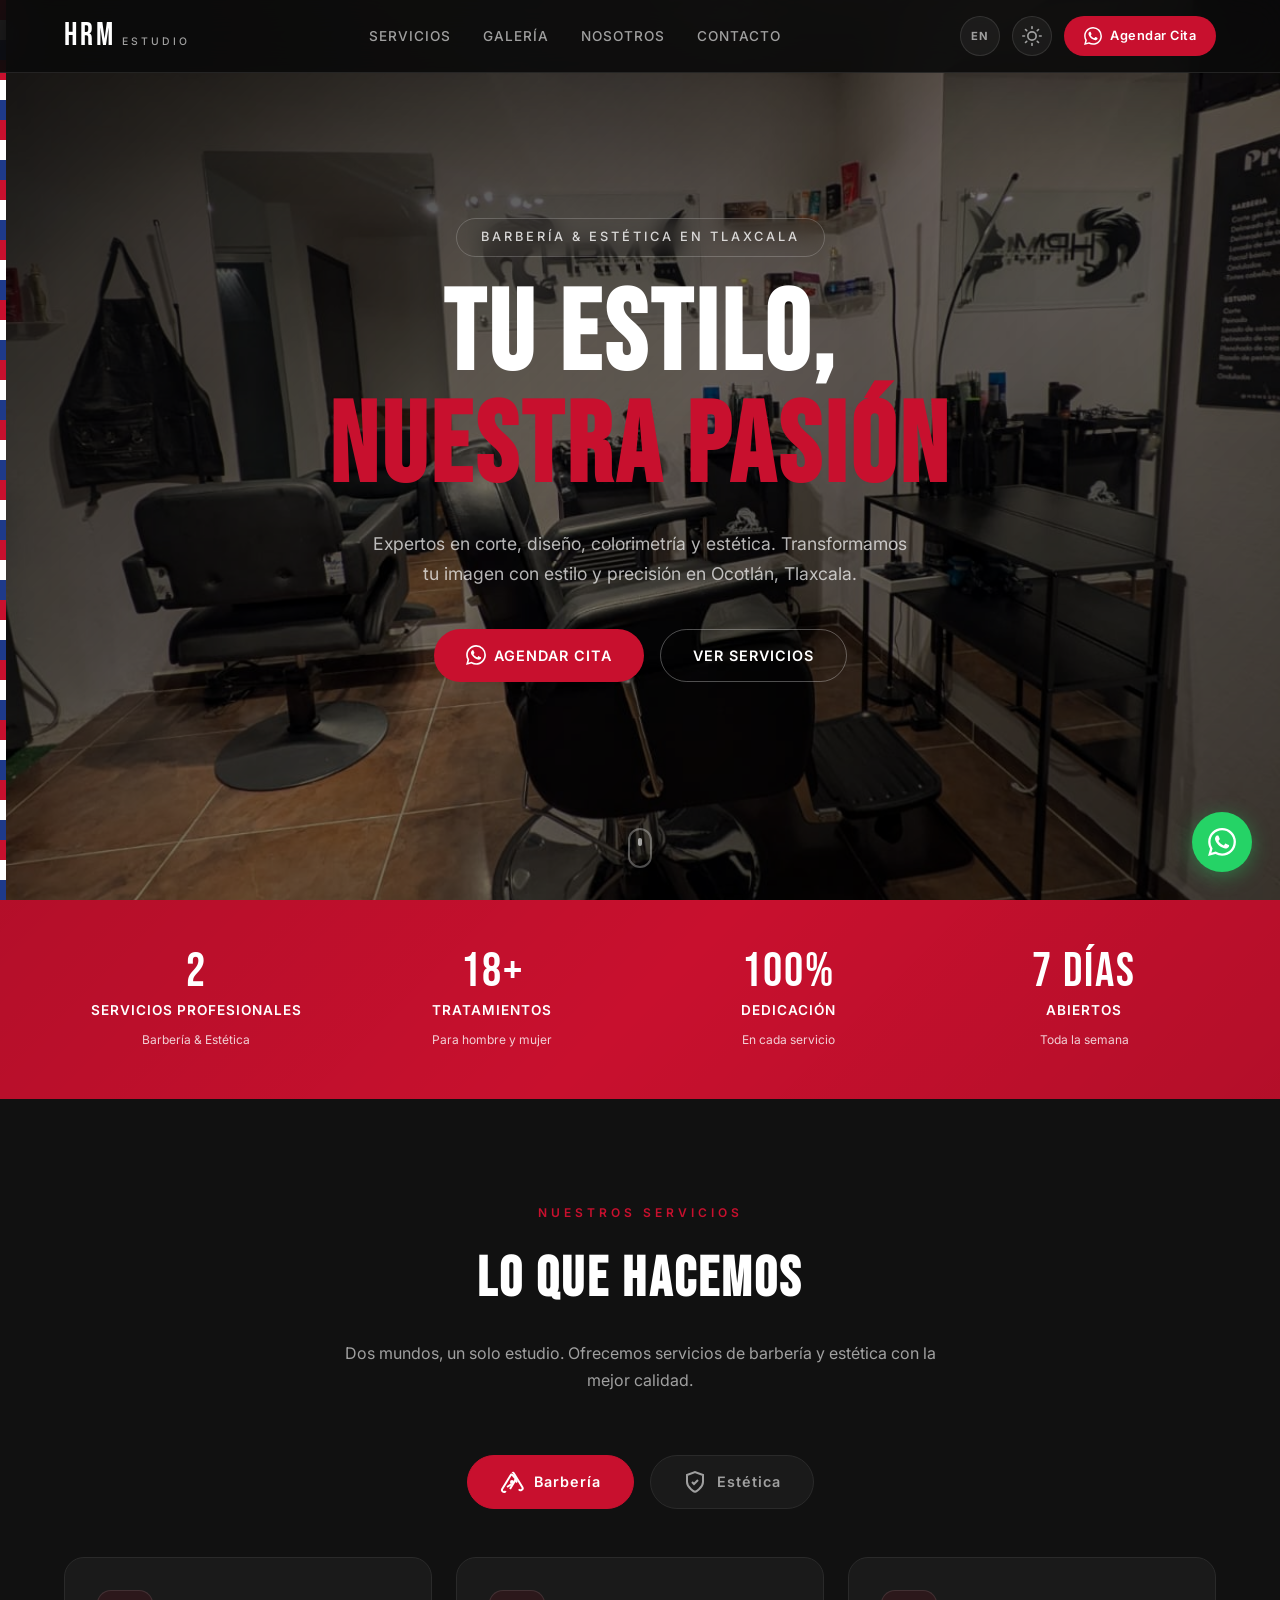
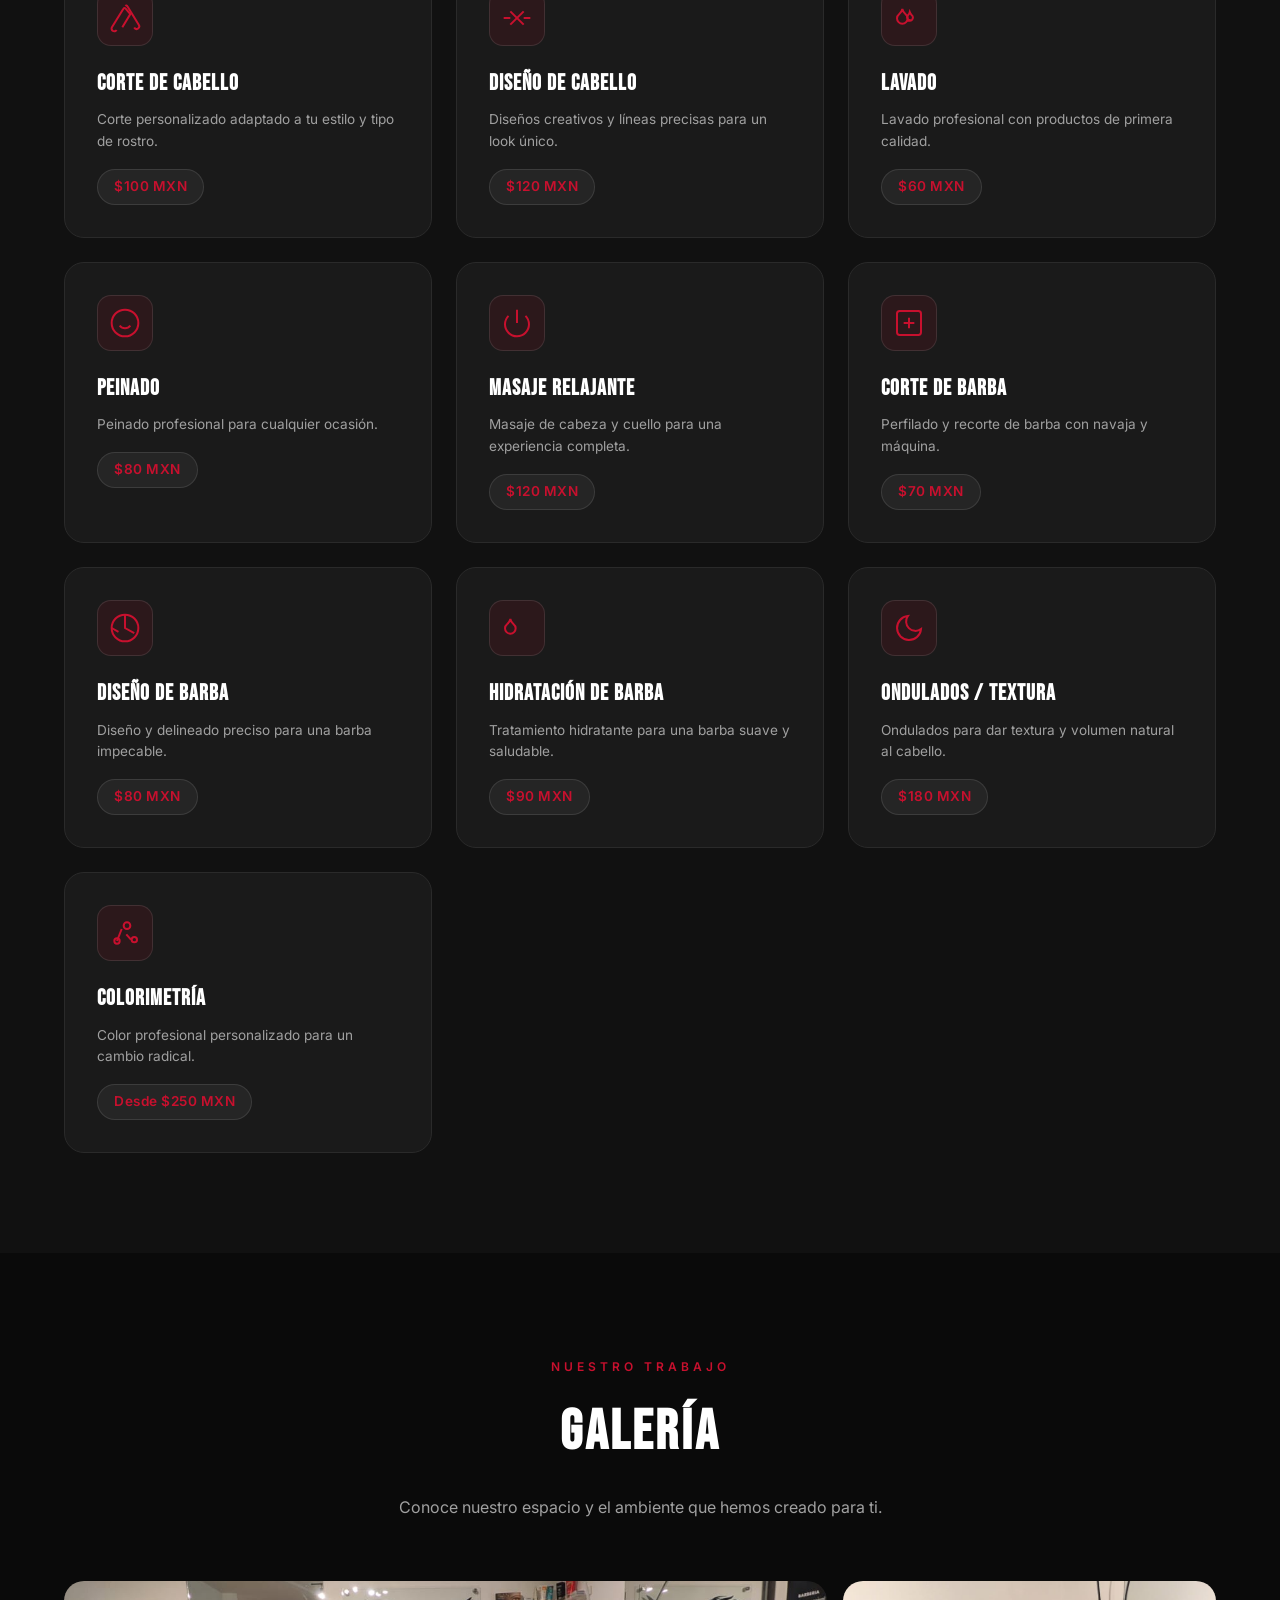
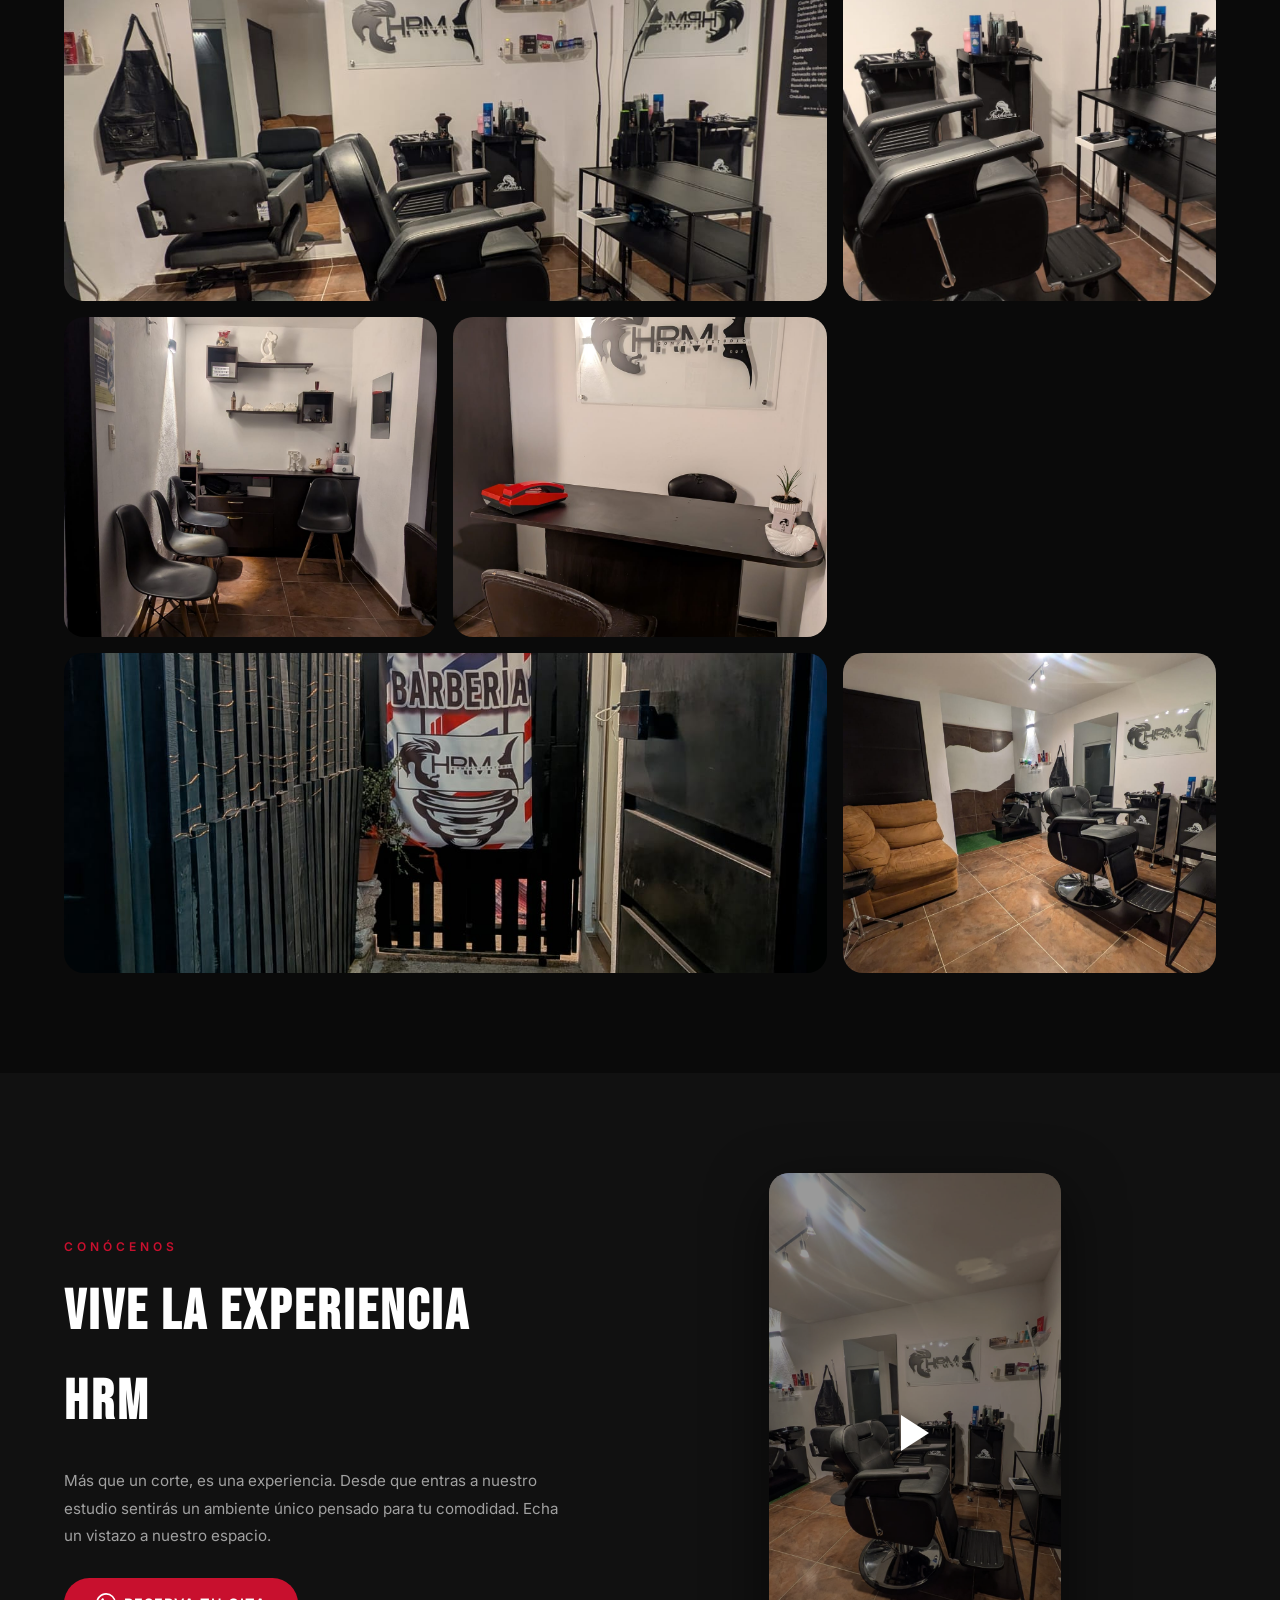
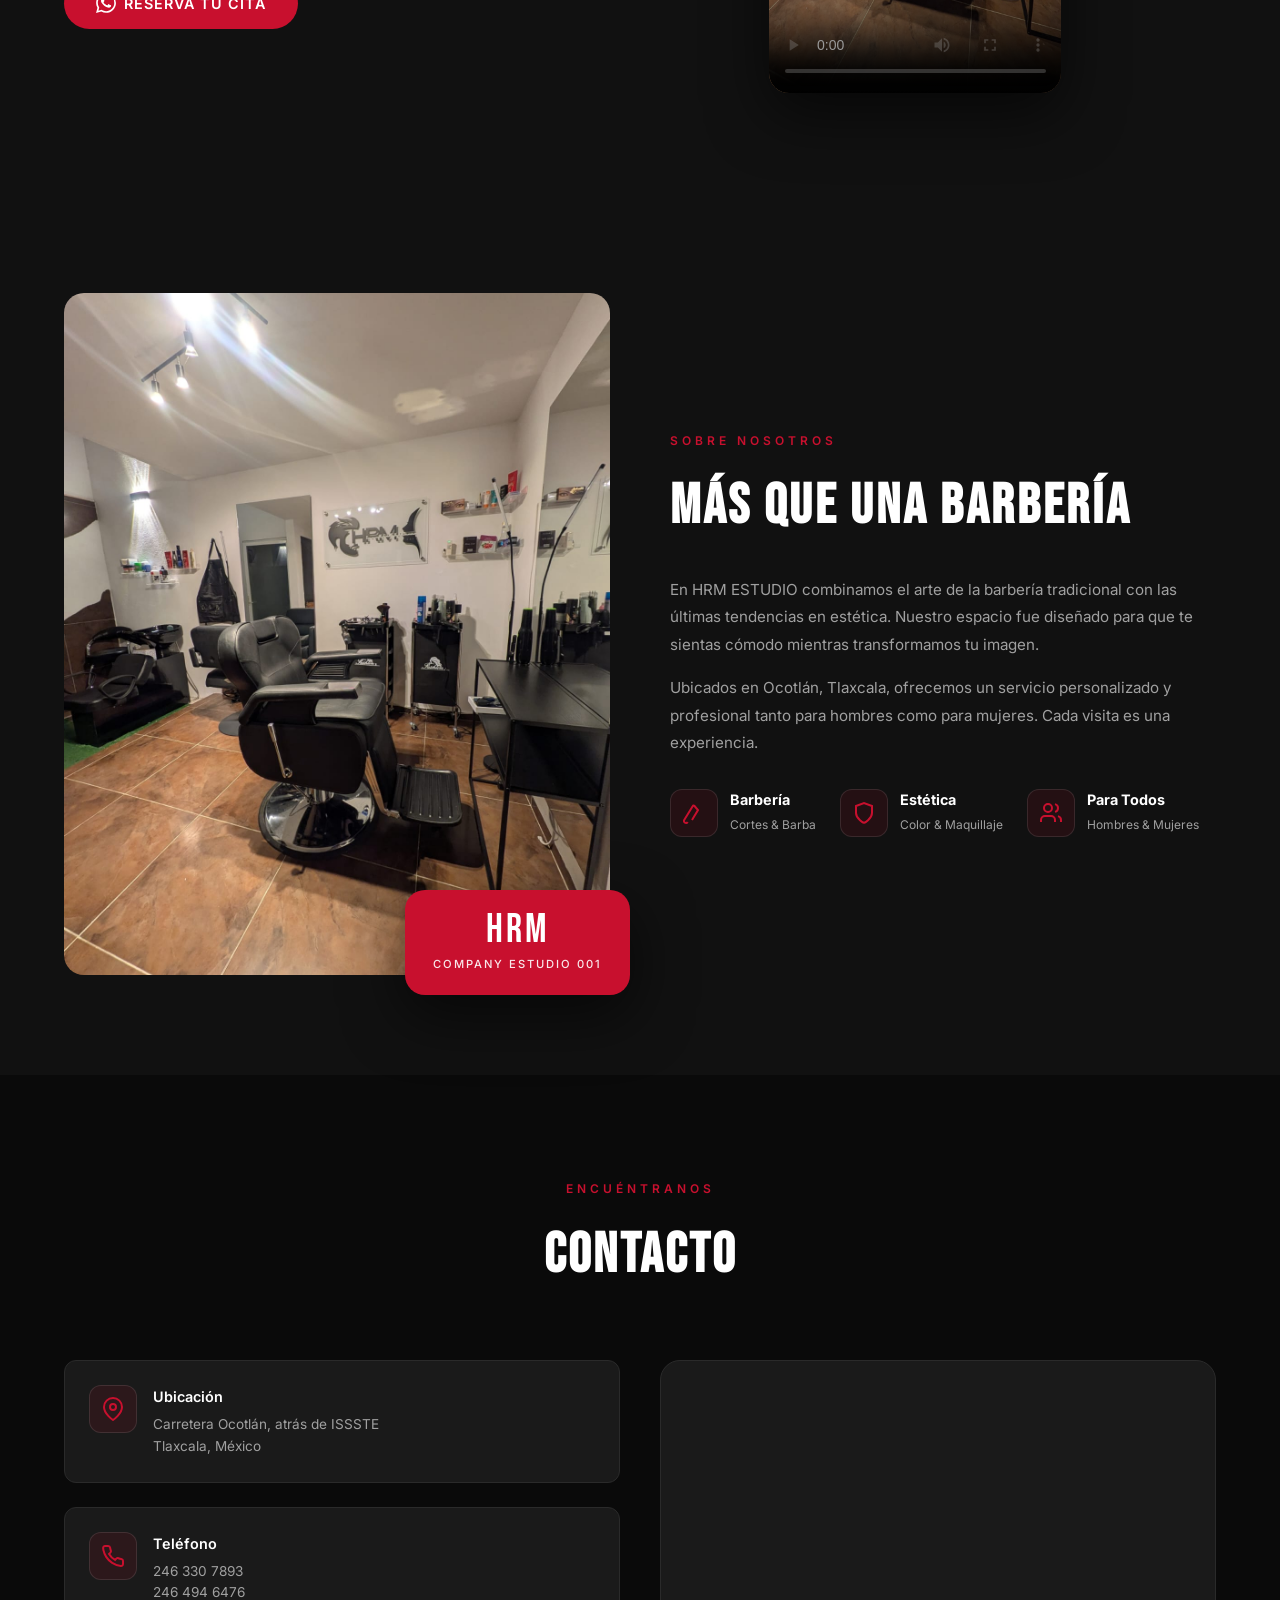
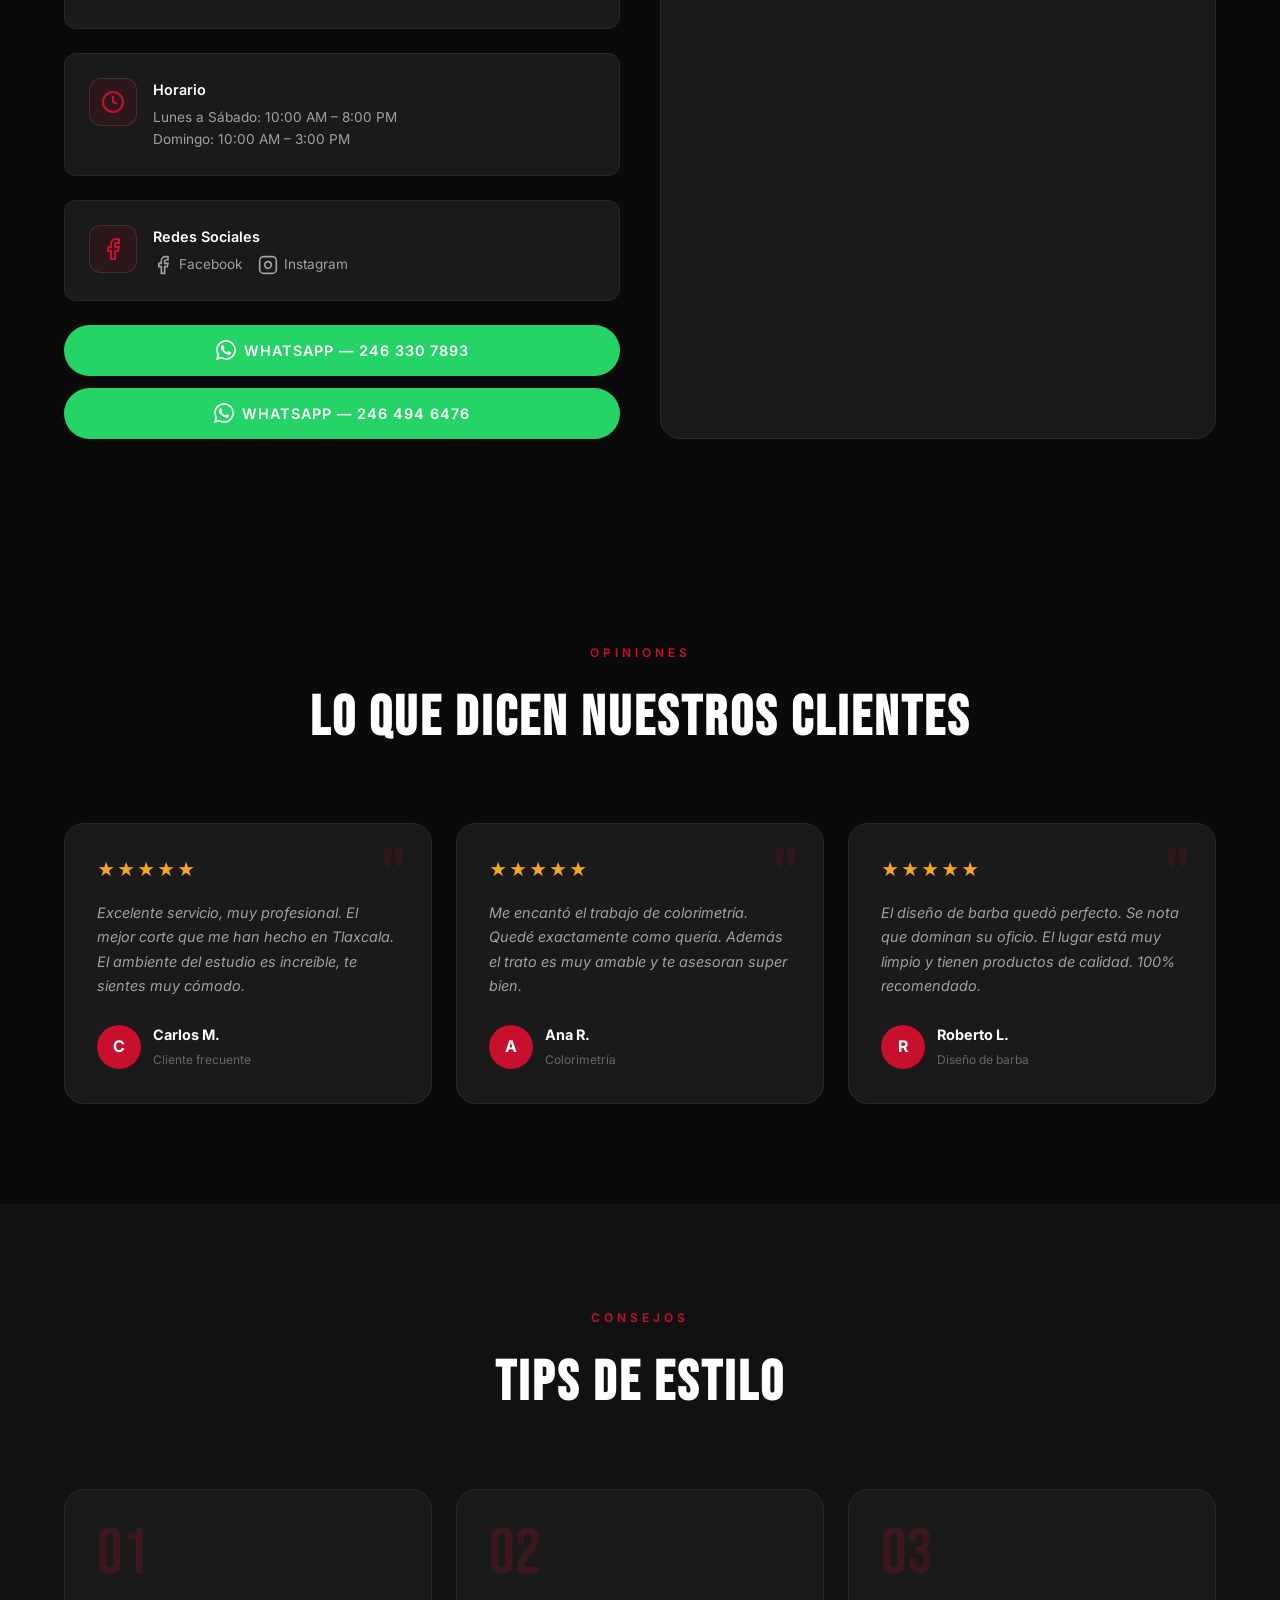
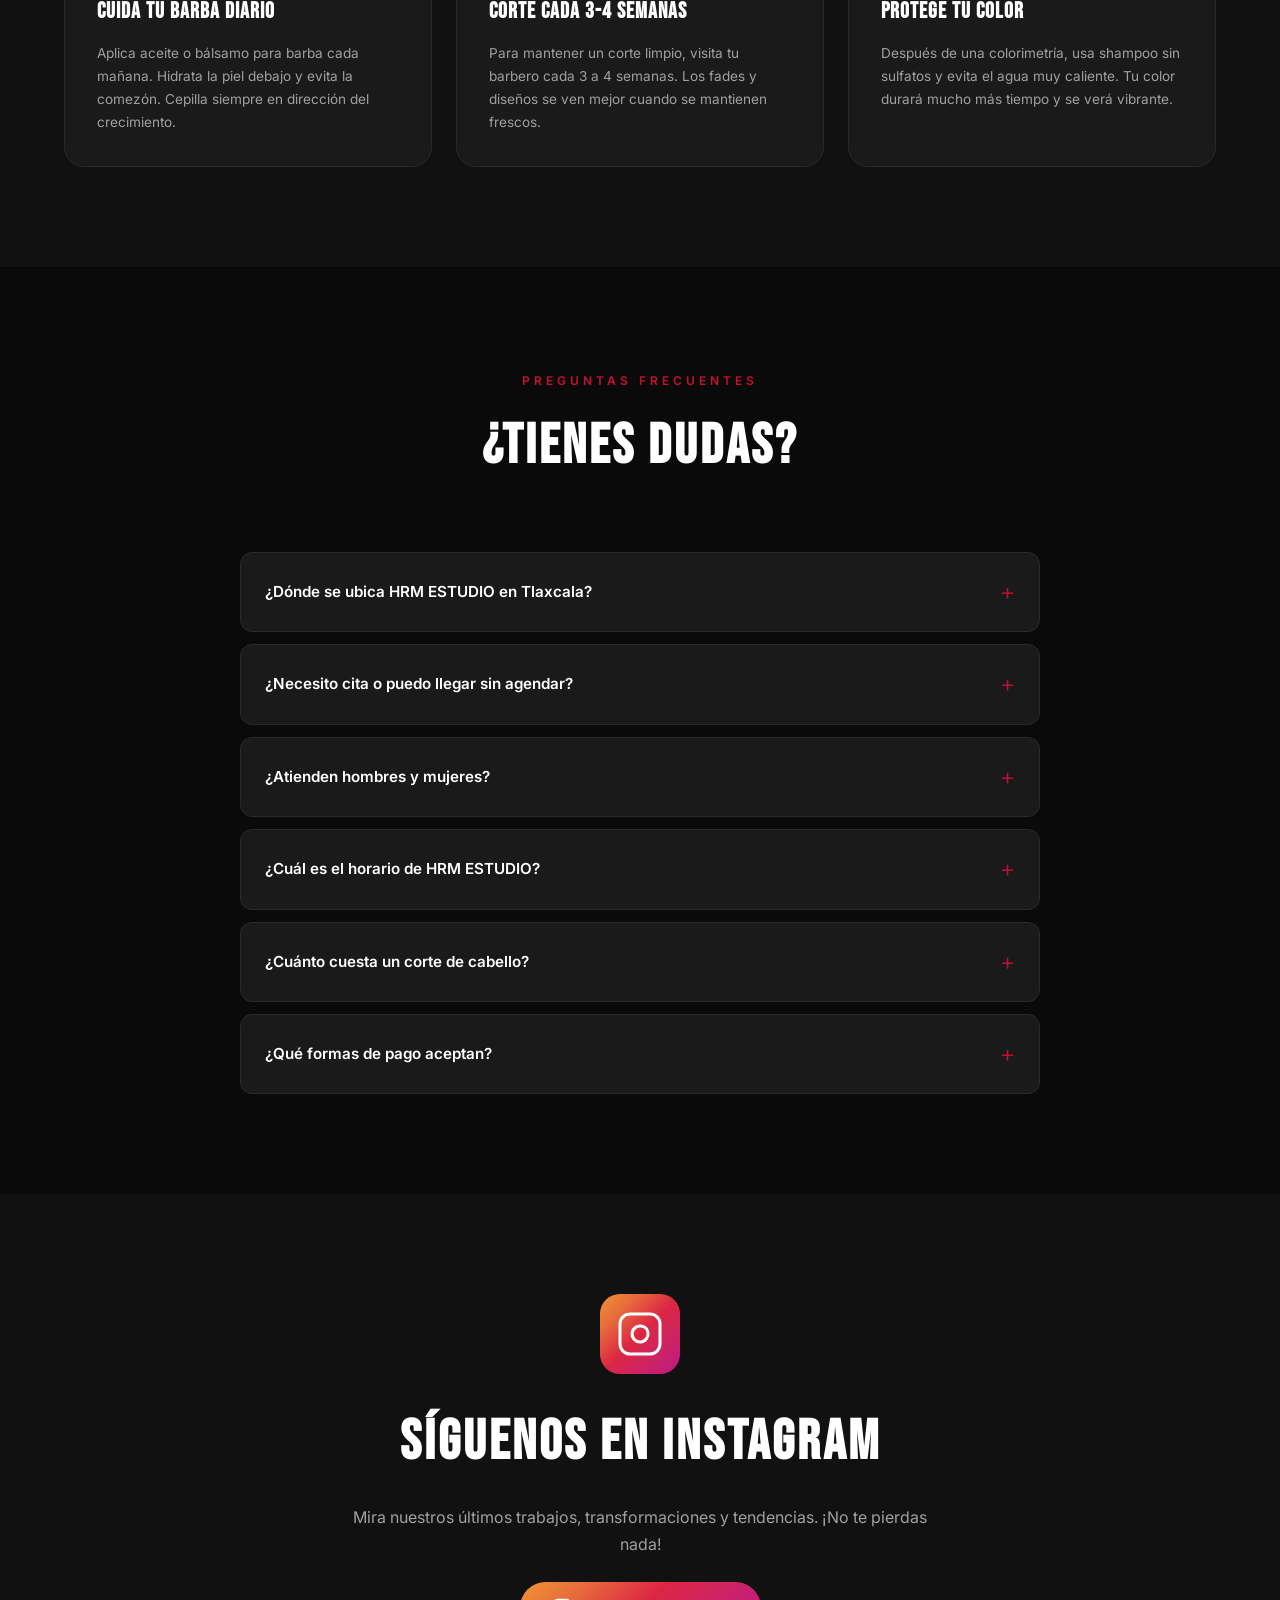
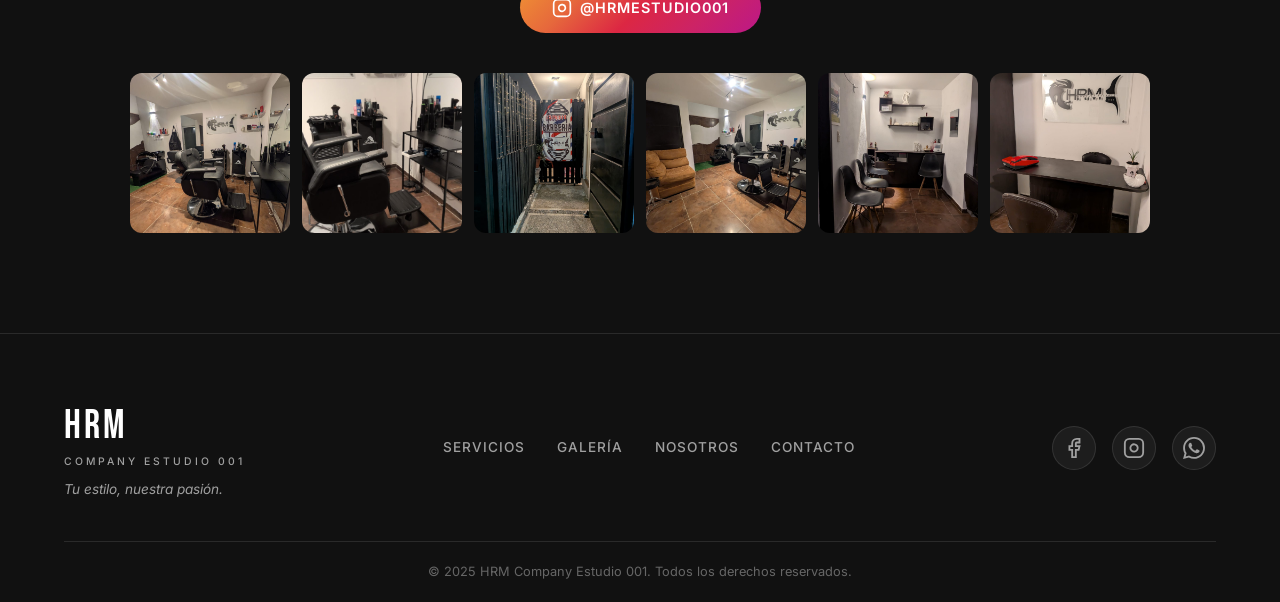
==== commit 312f75b8: "Major: video section, FAQ, gallery fix, extended Tlaxcala SEO Gallery: - Fixed image cover display w" ====
--- a/index.html
+++ b/index.html
@@ -5,9 +5,9 @@
   <meta name="viewport" content="width=device-width, initial-scale=1.0">
 
   <!-- Primary SEO -->
-  <title>HRM ESTUDIO | Barbería & Estética en Ocotlán, Tlaxcala — Cortes, Barba, Colorimetría y Maquillaje</title>
-  <meta name="description" content="HRM Company Estudio 001 — Barbería y estética profesional en Ocotlán, Tlaxcala. Cortes de cabello, diseño de barba, colorimetría, ondulados, rizado de pestañas, maquillaje profesional. Agenda tu cita por WhatsApp.">
-  <meta name="keywords" content="barbería Tlaxcala, barbería Ocotlán, estética Tlaxcala, corte de cabello Tlaxcala, barba Ocotlán, colorimetría Tlaxcala, maquillaje Tlaxcala, HRM ESTUDIO, barbershop Tlaxcala, salon de belleza Ocotlán, corte de barba, diseño de cabello, ondulados permanentes, rizado de pestañas, peinados para eventos Tlaxcala, mejor barbería Tlaxcala, barbería cerca de ISSSTE Ocotlán">
+  <title>HRM ESTUDIO | Mejor Barbería & Estética en Ocotlán, Tlaxcala — Cortes, Barba, Colorimetría y Maquillaje Profesional</title>
+  <meta name="description" content="HRM Company Estudio 001 — La mejor barbería y estética profesional en Ocotlán, Tlaxcala. Cortes de cabello, diseño de barba, colorimetría, ondulados, rizado de pestañas, maquillaje profesional. Cerca de Carretera Ocotlán e ISSSTE. Abiertos 7 días. Agenda tu cita por WhatsApp: 246-330-7893.">
+  <meta name="keywords" content="barbería Tlaxcala, barbería Ocotlán, estética Tlaxcala, corte de cabello Tlaxcala, barba Ocotlán, colorimetría Tlaxcala, maquillaje Tlaxcala, HRM ESTUDIO, barbershop Tlaxcala, salon de belleza Ocotlán, corte de barba, diseño de cabello, ondulados permanentes, rizado de pestañas, peinados para eventos Tlaxcala, mejor barbería Tlaxcala, barbería cerca de ISSSTE Ocotlán, barbería Apizaco, estética Apizaco, corte fade Tlaxcala, barber shop Ocotlán, peluquería Tlaxcala, salón unisex Tlaxcala, barbería económica Tlaxcala, hidratación barba Tlaxcala, maquillaje XV años Tlaxcala, peinados boda Tlaxcala, barbería Carretera Ocotlán, estilista Tlaxcala, haircut Tlaxcala Mexico">
   <meta name="author" content="HRM Company Estudio 001">
   <meta name="robots" content="index, follow, max-image-preview:large, max-snippet:-1, max-video-preview:-1">
   <link rel="canonical" href="https://droko1982.github.io/hrm-estudio/">
@@ -492,6 +492,31 @@
     </div>
   </section>
 
+  <!-- ============ VIDEO SHOWCASE ============ -->
+  <section class="video-section">
+    <div class="container">
+      <div class="video-showcase">
+        <div class="video-content">
+          <span class="section-tag" data-es="Conócenos" data-en="Meet Us">Conócenos</span>
+          <h2 class="section-title" data-es="Vive la Experiencia HRM" data-en="Live the HRM Experience">Vive la Experiencia HRM</h2>
+          <p data-es="Más que un corte, es una experiencia. Desde que entras a nuestro estudio sentirás un ambiente único pensado para tu comodidad. Echa un vistazo a nuestro espacio." data-en="More than a haircut, it's an experience. From the moment you enter our studio you'll feel a unique atmosphere designed for your comfort. Take a look at our space.">Más que un corte, es una experiencia. Desde que entras a nuestro estudio sentirás un ambiente único pensado para tu comodidad. Echa un vistazo a nuestro espacio.</p>
+          <a href="https://wa.me/522463307893?text=Hola%2C%20quiero%20agendar%20una%20cita%20en%20HRM%20ESTUDIO" class="btn btn-primary" target="_blank" rel="noopener">
+            <svg xmlns="http://www.w3.org/2000/svg" width="20" height="20" viewBox="0 0 24 24" fill="currentColor"><path d="M17.472 14.382c-.297-.149-1.758-.867-2.03-.967-.273-.099-.471-.148-.67.15-.197.297-.767.966-.94 1.164-.173.199-.347.223-.644.075-.297-.15-1.255-.463-2.39-1.475-.883-.788-1.48-1.761-1.653-2.059-.173-.297-.018-.458.13-.606.134-.133.298-.347.446-.52.149-.174.198-.298.298-.497.099-.198.05-.371-.025-.52-.075-.149-.669-1.612-.916-2.207-.242-.579-.487-.5-.669-.51-.173-.008-.371-.01-.57-.01-.198 0-.52.074-.792.372-.272.297-1.04 1.016-1.04 2.479 0 1.462 1.065 2.875 1.213 3.074.149.198 2.096 3.2 5.077 4.487.709.306 1.262.489 1.694.625.712.227 1.36.195 1.871.118.571-.085 1.758-.719 2.006-1.413.248-.694.248-1.289.173-1.413-.074-.124-.272-.198-.57-.347m-5.421 7.403h-.004a9.87 9.87 0 01-5.031-1.378l-.361-.214-3.741.982.998-3.648-.235-.374a9.86 9.86 0 01-1.51-5.26c.001-5.45 4.436-9.884 9.888-9.884 2.64 0 5.122 1.03 6.988 2.898a9.825 9.825 0 012.893 6.994c-.003 5.45-4.437 9.884-9.885 9.884m8.413-18.297A11.815 11.815 0 0012.05 0C5.495 0 .16 5.335.157 11.892c0 2.096.547 4.142 1.588 5.945L.057 24l6.305-1.654a11.882 11.882 0 005.683 1.448h.005c6.554 0 11.89-5.335 11.893-11.893a11.821 11.821 0 00-3.48-8.413z"/></svg>
+            <span data-es="Reserva Tu Cita" data-en="Book Your Visit">Reserva Tu Cita</span>
+          </a>
+        </div>
+        <div class="video-player">
+          <video controls preload="metadata" poster="images/studio-1.jpeg" playsinline>
+            <source src="images/hero-video.mp4" type="video/mp4">
+          </video>
+          <div class="video-play-btn" id="videoPlayBtn" aria-label="Play video">
+            <svg xmlns="http://www.w3.org/2000/svg" width="48" height="48" viewBox="0 0 24 24" fill="white"><polygon points="5 3 19 12 5 21 5 3"/></svg>
+          </div>
+        </div>
+      </div>
+    </div>
+  </section>
+
   <!-- ============ ABOUT ============ -->
   <section class="about" id="nosotros">
     <div class="container">
@@ -702,6 +727,92 @@
     </div>
   </section>
 
+  <!-- ============ FAQ (SEO) ============ -->
+  <section class="faq-section" id="preguntas">
+    <div class="container">
+      <div class="section-header">
+        <span class="section-tag" data-es="Preguntas Frecuentes" data-en="FAQ">Preguntas Frecuentes</span>
+        <h2 class="section-title" data-es="¿Tienes Dudas?" data-en="Have Questions?">¿Tienes Dudas?</h2>
+      </div>
+      <div class="faq-grid">
+        <details class="faq-item">
+          <summary data-es="¿Dónde se ubica HRM ESTUDIO en Tlaxcala?" data-en="Where is HRM ESTUDIO located in Tlaxcala?">¿Dónde se ubica HRM ESTUDIO en Tlaxcala?</summary>
+          <p data-es="Estamos en Carretera Ocotlán, atrás del ISSSTE, en Ocotlán, Tlaxcala, México. Es muy fácil llegar, estamos sobre la carretera principal con acceso directo." data-en="We're on Carretera Ocotlán, behind ISSSTE, in Ocotlán, Tlaxcala, Mexico. It's very easy to reach, we're on the main road with direct access.">Estamos en Carretera Ocotlán, atrás del ISSSTE, en Ocotlán, Tlaxcala, México. Es muy fácil llegar, estamos sobre la carretera principal con acceso directo.</p>
+        </details>
+        <details class="faq-item">
+          <summary data-es="¿Necesito cita o puedo llegar sin agendar?" data-en="Do I need an appointment or can I walk in?">¿Necesito cita o puedo llegar sin agendar?</summary>
+          <p data-es="Puedes llegar sin cita, pero te recomendamos agendar por WhatsApp para garantizar tu lugar y evitar esperas. Llámanos al 246-330-7893 o 246-494-6476." data-en="You can walk in, but we recommend booking via WhatsApp to guarantee your spot and avoid waiting. Call us at 246-330-7893 or 246-494-6476.">Puedes llegar sin cita, pero te recomendamos agendar por WhatsApp para garantizar tu lugar y evitar esperas. Llámanos al 246-330-7893 o 246-494-6476.</p>
+        </details>
+        <details class="faq-item">
+          <summary data-es="¿Atienden hombres y mujeres?" data-en="Do you serve both men and women?">¿Atienden hombres y mujeres?</summary>
+          <p data-es="¡Sí! Tenemos dos áreas: Barbería para caballeros (cortes, barba, diseños) y Estética para damas (colorimetría, peinados, maquillaje, rizado de pestañas). Somos un estudio unisex completo." data-en="Yes! We have two areas: Barbershop for men (haircuts, beard, designs) and Beauty Studio for women (coloring, styling, makeup, eyelash perming). We're a full unisex studio.">¡Sí! Tenemos dos áreas: Barbería para caballeros (cortes, barba, diseños) y Estética para damas (colorimetría, peinados, maquillaje, rizado de pestañas). Somos un estudio unisex completo.</p>
+        </details>
+        <details class="faq-item">
+          <summary data-es="¿Cuál es el horario de HRM ESTUDIO?" data-en="What are HRM ESTUDIO's hours?">¿Cuál es el horario de HRM ESTUDIO?</summary>
+          <p data-es="Abrimos de Lunes a Sábado de 10:00 AM a 8:00 PM y Domingos de 10:00 AM a 3:00 PM. ¡Estamos abiertos los 7 días de la semana!" data-en="We're open Monday to Saturday from 10:00 AM to 8:00 PM and Sundays from 10:00 AM to 3:00 PM. We're open 7 days a week!">Abrimos de Lunes a Sábado de 10:00 AM a 8:00 PM y Domingos de 10:00 AM a 3:00 PM. ¡Estamos abiertos los 7 días de la semana!</p>
+        </details>
+        <details class="faq-item">
+          <summary data-es="¿Cuánto cuesta un corte de cabello?" data-en="How much does a haircut cost?">¿Cuánto cuesta un corte de cabello?</summary>
+          <p data-es="El corte de cabello para caballero es de $100 MXN y para dama desde $120 MXN. Tenemos precios accesibles con calidad profesional. Consulta todos nuestros precios en la sección de Servicios." data-en="Men's haircut is $100 MXN and women's starts at $120 MXN. We have affordable prices with professional quality. Check all our prices in the Services section.">El corte de cabello para caballero es de $100 MXN y para dama desde $120 MXN. Tenemos precios accesibles con calidad profesional. Consulta todos nuestros precios en la sección de Servicios.</p>
+        </details>
+        <details class="faq-item">
+          <summary data-es="¿Qué formas de pago aceptan?" data-en="What payment methods do you accept?">¿Qué formas de pago aceptan?</summary>
+          <p data-es="Aceptamos pago en efectivo y transferencias bancarias. Próximamente aceptaremos pagos con tarjeta." data-en="We accept cash and bank transfers. Card payments coming soon.">Aceptamos pago en efectivo y transferencias bancarias. Próximamente aceptaremos pagos con tarjeta.</p>
+        </details>
+      </div>
+    </div>
+  </section>
+
+  <!-- FAQ Structured Data -->
+  <script type="application/ld+json">
+  {
+    "@context": "https://schema.org",
+    "@type": "FAQPage",
+    "mainEntity": [
+      {
+        "@type": "Question",
+        "name": "¿Dónde se ubica HRM ESTUDIO en Tlaxcala?",
+        "acceptedAnswer": {
+          "@type": "Answer",
+          "text": "Estamos en Carretera Ocotlán, atrás del ISSSTE, en Ocotlán, Tlaxcala, México."
+        }
+      },
+      {
+        "@type": "Question",
+        "name": "¿Necesito cita para ir a HRM ESTUDIO?",
+        "acceptedAnswer": {
+          "@type": "Answer",
+          "text": "Puedes llegar sin cita, pero te recomendamos agendar por WhatsApp al 246-330-7893 para garantizar tu lugar."
+        }
+      },
+      {
+        "@type": "Question",
+        "name": "¿HRM ESTUDIO atiende hombres y mujeres?",
+        "acceptedAnswer": {
+          "@type": "Answer",
+          "text": "Sí, tenemos Barbería para caballeros y Estética para damas. Somos un estudio unisex completo en Ocotlán, Tlaxcala."
+        }
+      },
+      {
+        "@type": "Question",
+        "name": "¿Cuánto cuesta un corte de cabello en HRM ESTUDIO Tlaxcala?",
+        "acceptedAnswer": {
+          "@type": "Answer",
+          "text": "El corte de cabello para caballero es de $100 MXN y para dama desde $120 MXN."
+        }
+      },
+      {
+        "@type": "Question",
+        "name": "¿Cuál es el horario de HRM ESTUDIO en Ocotlán?",
+        "acceptedAnswer": {
+          "@type": "Answer",
+          "text": "Lunes a Sábado de 10:00 AM a 8:00 PM y Domingos de 10:00 AM a 3:00 PM. Abiertos los 7 días."
+        }
+      }
+    ]
+  }
+  </script>
+
   <!-- ============ INSTAGRAM CTA ============ -->
   <section class="instagram-section">
     <div class="container">
--- a/css/styles.css
+++ b/css/styles.css
@@ -684,7 +684,7 @@
 .gallery-grid {
   display: grid;
   grid-template-columns: repeat(3, 1fr);
-  grid-auto-rows: 280px;
+  grid-auto-rows: 320px;
   gap: 16px;
 }
 
@@ -694,6 +694,7 @@
   position: relative;
   cursor: pointer;
   transition: transform var(--transition);
+  background: var(--bg-card);
 }
 
 .gallery-item:hover {
@@ -705,9 +706,11 @@
 }
 
 .gallery-item img {
+  display: block;
   width: 100%;
   height: 100%;
   object-fit: cover;
+  object-position: center;
   transition: transform 0.6s ease, filter 0.6s ease;
 }
 
@@ -738,6 +741,83 @@
   font-family: var(--font-heading);
   font-size: 1.3rem;
   letter-spacing: 2px;
+}
+
+/* ---------- VIDEO SHOWCASE ---------- */
+.video-section {
+  padding: var(--section-padding);
+  background: var(--bg-secondary);
+}
+
+.video-showcase {
+  display: grid;
+  grid-template-columns: 1fr 1.2fr;
+  gap: 48px;
+  align-items: center;
+}
+
+.video-content .section-tag {
+  text-align: left;
+  display: block;
+}
+
+.video-content .section-title {
+  text-align: left;
+  margin-bottom: 20px;
+}
+
+.video-content p {
+  color: var(--text-secondary);
+  line-height: 1.8;
+  margin-bottom: 28px;
+  font-size: 0.95rem;
+}
+
+.video-player {
+  position: relative;
+  border-radius: var(--radius-lg);
+  overflow: hidden;
+  background: #000;
+  aspect-ratio: 9/16;
+  max-height: 520px;
+  margin: 0 auto;
+  box-shadow: var(--shadow-lg);
+}
+
+.video-player video {
+  width: 100%;
+  height: 100%;
+  object-fit: cover;
+  display: block;
+}
+
+.video-play-btn {
+  position: absolute;
+  inset: 0;
+  display: flex;
+  align-items: center;
+  justify-content: center;
+  background: rgba(0,0,0,0.4);
+  cursor: pointer;
+  transition: all var(--transition);
+}
+
+.video-play-btn:hover {
+  background: rgba(0,0,0,0.2);
+}
+
+.video-play-btn svg {
+  filter: drop-shadow(0 2px 8px rgba(0,0,0,0.5));
+  transition: transform var(--transition);
+}
+
+.video-play-btn:hover svg {
+  transform: scale(1.15);
+}
+
+.video-play-btn.hidden {
+  opacity: 0;
+  pointer-events: none;
 }
 
 /* ---------- ABOUT ---------- */
@@ -1292,6 +1372,78 @@
 
 .tip-card p {
   font-size: 0.85rem;
+  color: var(--text-secondary);
+  line-height: 1.7;
+}
+
+/* ---------- FAQ SECTION ---------- */
+.faq-section {
+  padding: var(--section-padding);
+  background: var(--bg-primary);
+}
+
+.faq-grid {
+  max-width: 800px;
+  margin: 0 auto;
+  display: flex;
+  flex-direction: column;
+  gap: 12px;
+}
+
+.faq-item {
+  background: var(--bg-card);
+  border: 1px solid var(--border);
+  border-radius: var(--radius);
+  overflow: hidden;
+  transition: all var(--transition);
+}
+
+.faq-item:hover {
+  border-color: var(--border-hover);
+}
+
+.faq-item[open] {
+  border-color: var(--accent);
+}
+
+.faq-item summary {
+  padding: 20px 24px;
+  font-weight: 600;
+  font-size: 0.95rem;
+  color: var(--text-primary);
+  cursor: pointer;
+  list-style: none;
+  display: flex;
+  align-items: center;
+  justify-content: space-between;
+  gap: 16px;
+  transition: color var(--transition);
+}
+
+.faq-item summary::-webkit-details-marker {
+  display: none;
+}
+
+.faq-item summary::after {
+  content: '+';
+  font-size: 1.5rem;
+  font-weight: 300;
+  color: var(--accent);
+  flex-shrink: 0;
+  transition: transform var(--transition);
+}
+
+.faq-item[open] summary::after {
+  transform: rotate(45deg);
+}
+
+.faq-item[open] summary {
+  color: var(--accent);
+}
+
+.faq-item p {
+  padding: 0 24px 20px;
+  font-size: 0.9rem;
   color: var(--text-secondary);
   line-height: 1.7;
 }
@@ -1459,6 +1611,28 @@
   .stats-grid {
     grid-template-columns: repeat(2, 1fr);
     gap: 24px;
+  }
+
+  .video-showcase {
+    grid-template-columns: 1fr;
+    gap: 32px;
+  }
+
+  .video-content .section-tag,
+  .video-content .section-title {
+    text-align: center;
+  }
+
+  .video-content p {
+    text-align: center;
+  }
+
+  .video-content .btn {
+    margin: 0 auto;
+  }
+
+  .video-player {
+    max-height: 450px;
   }
 
   .testimonials-grid {
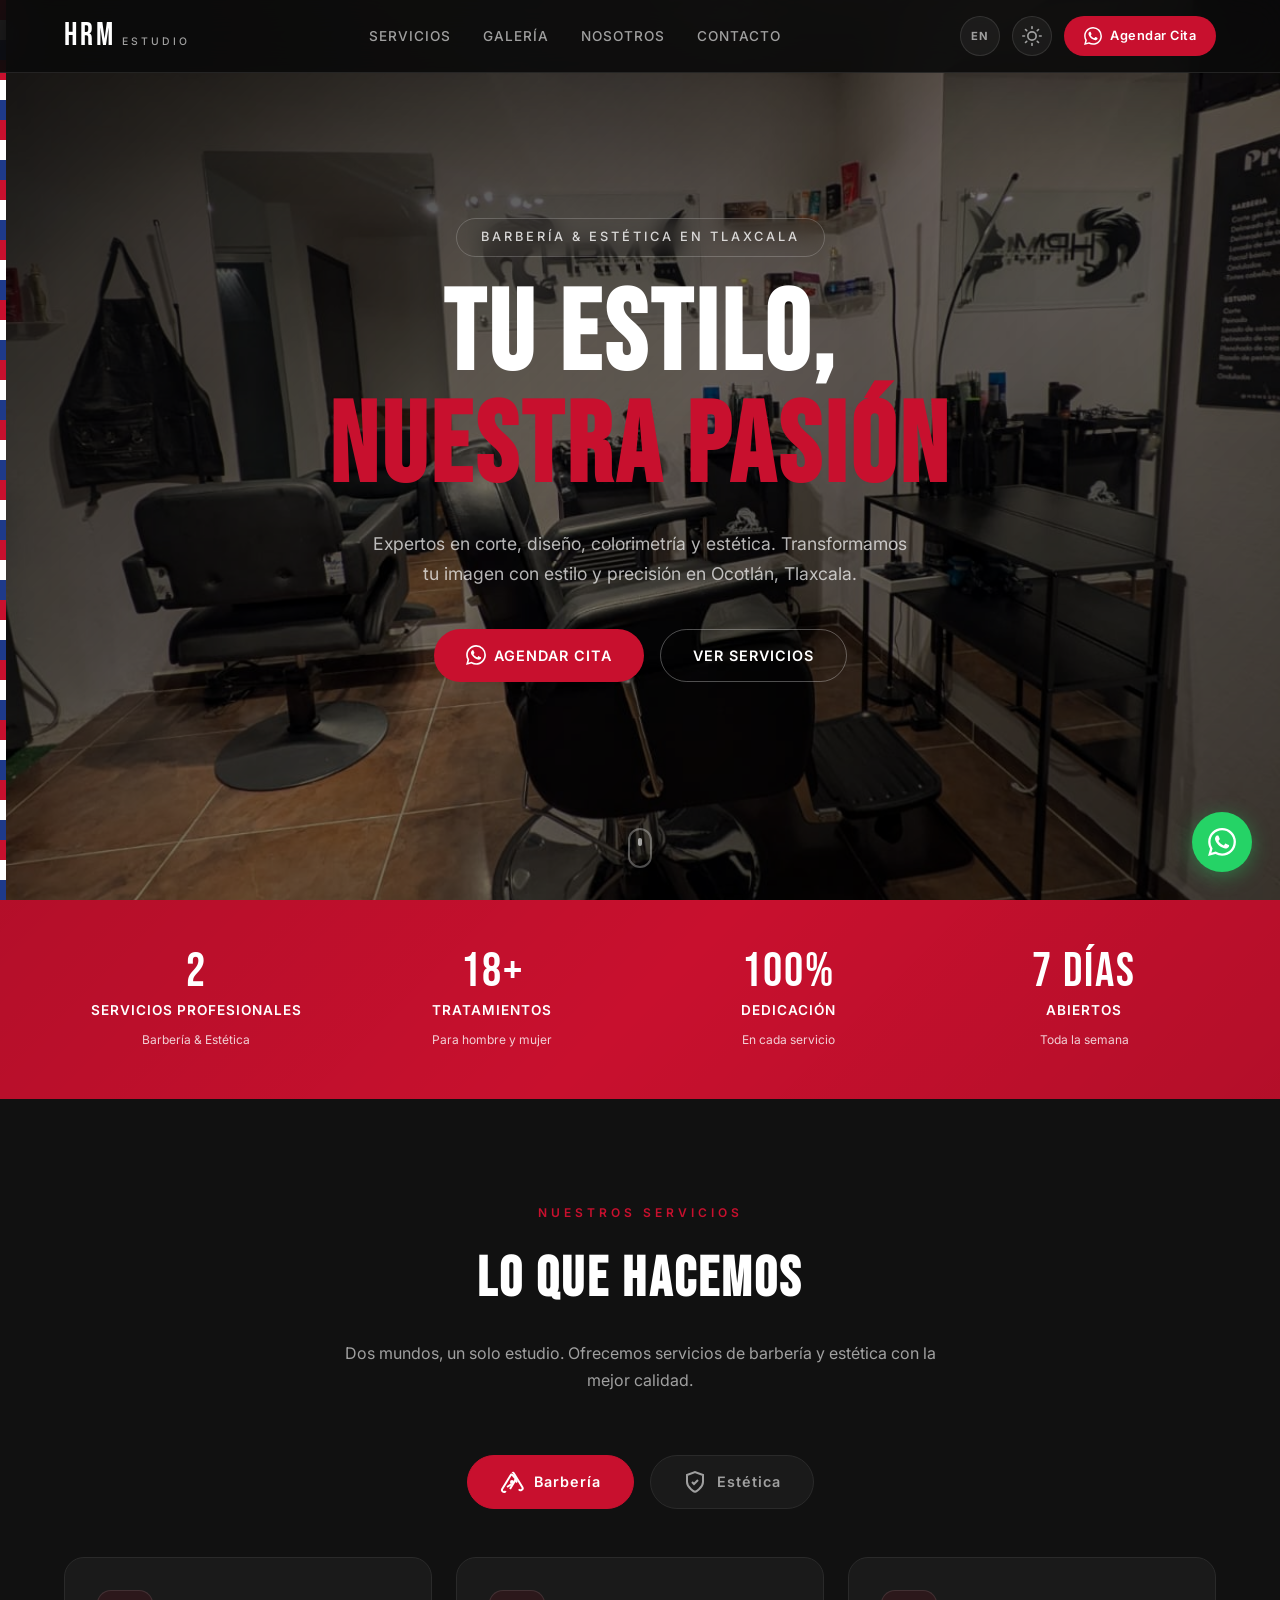
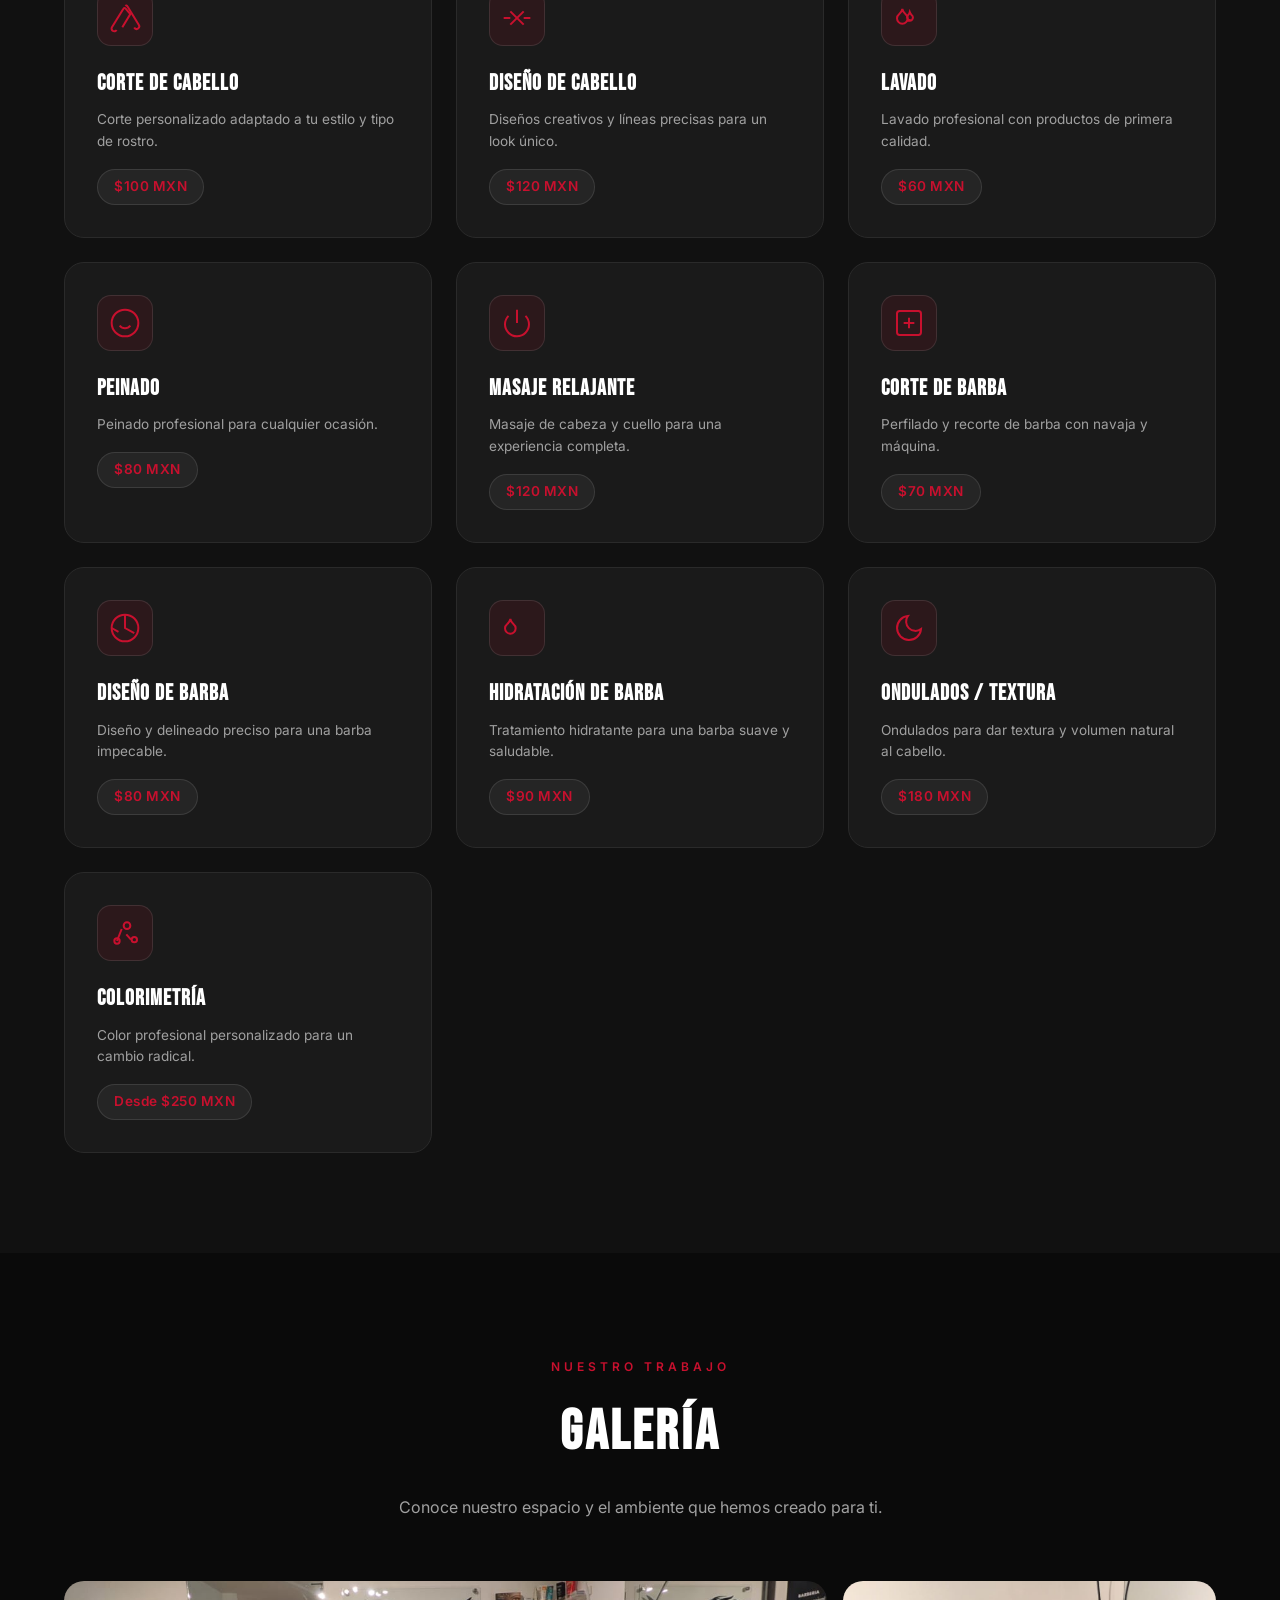
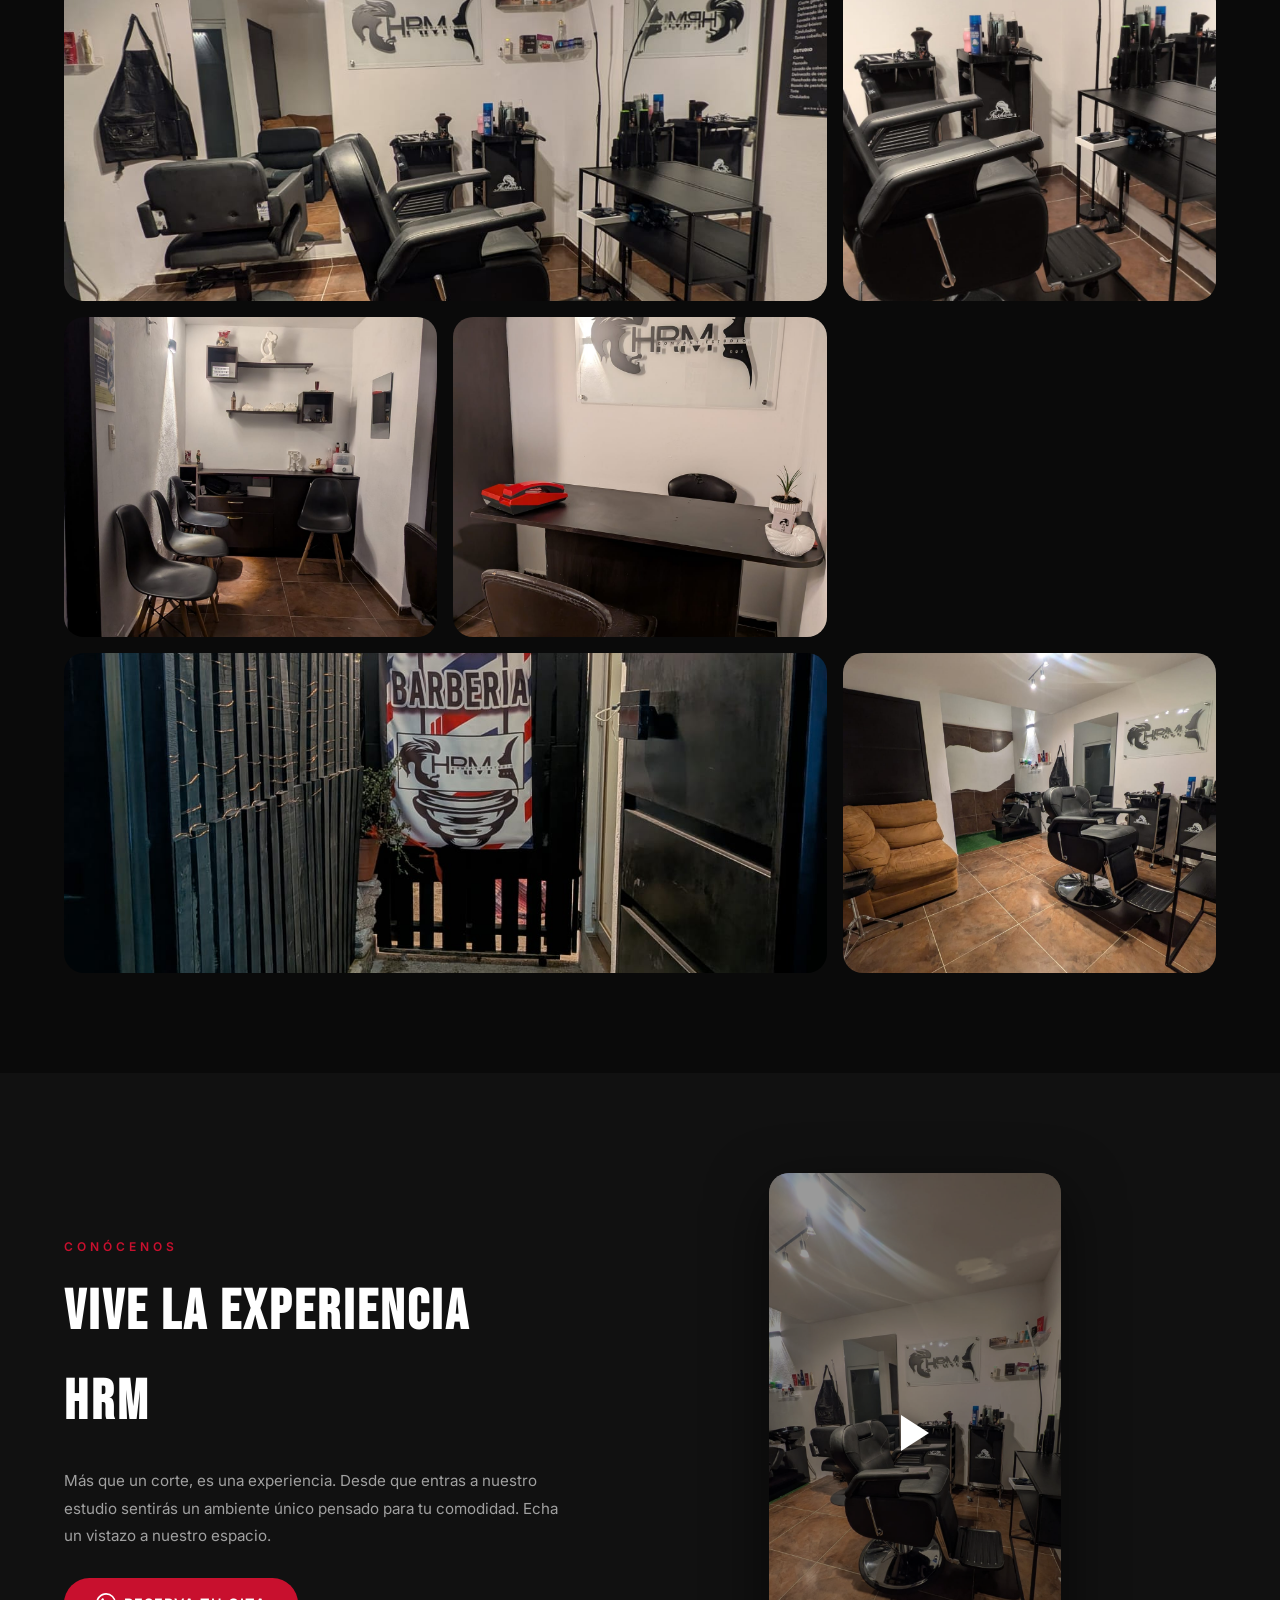
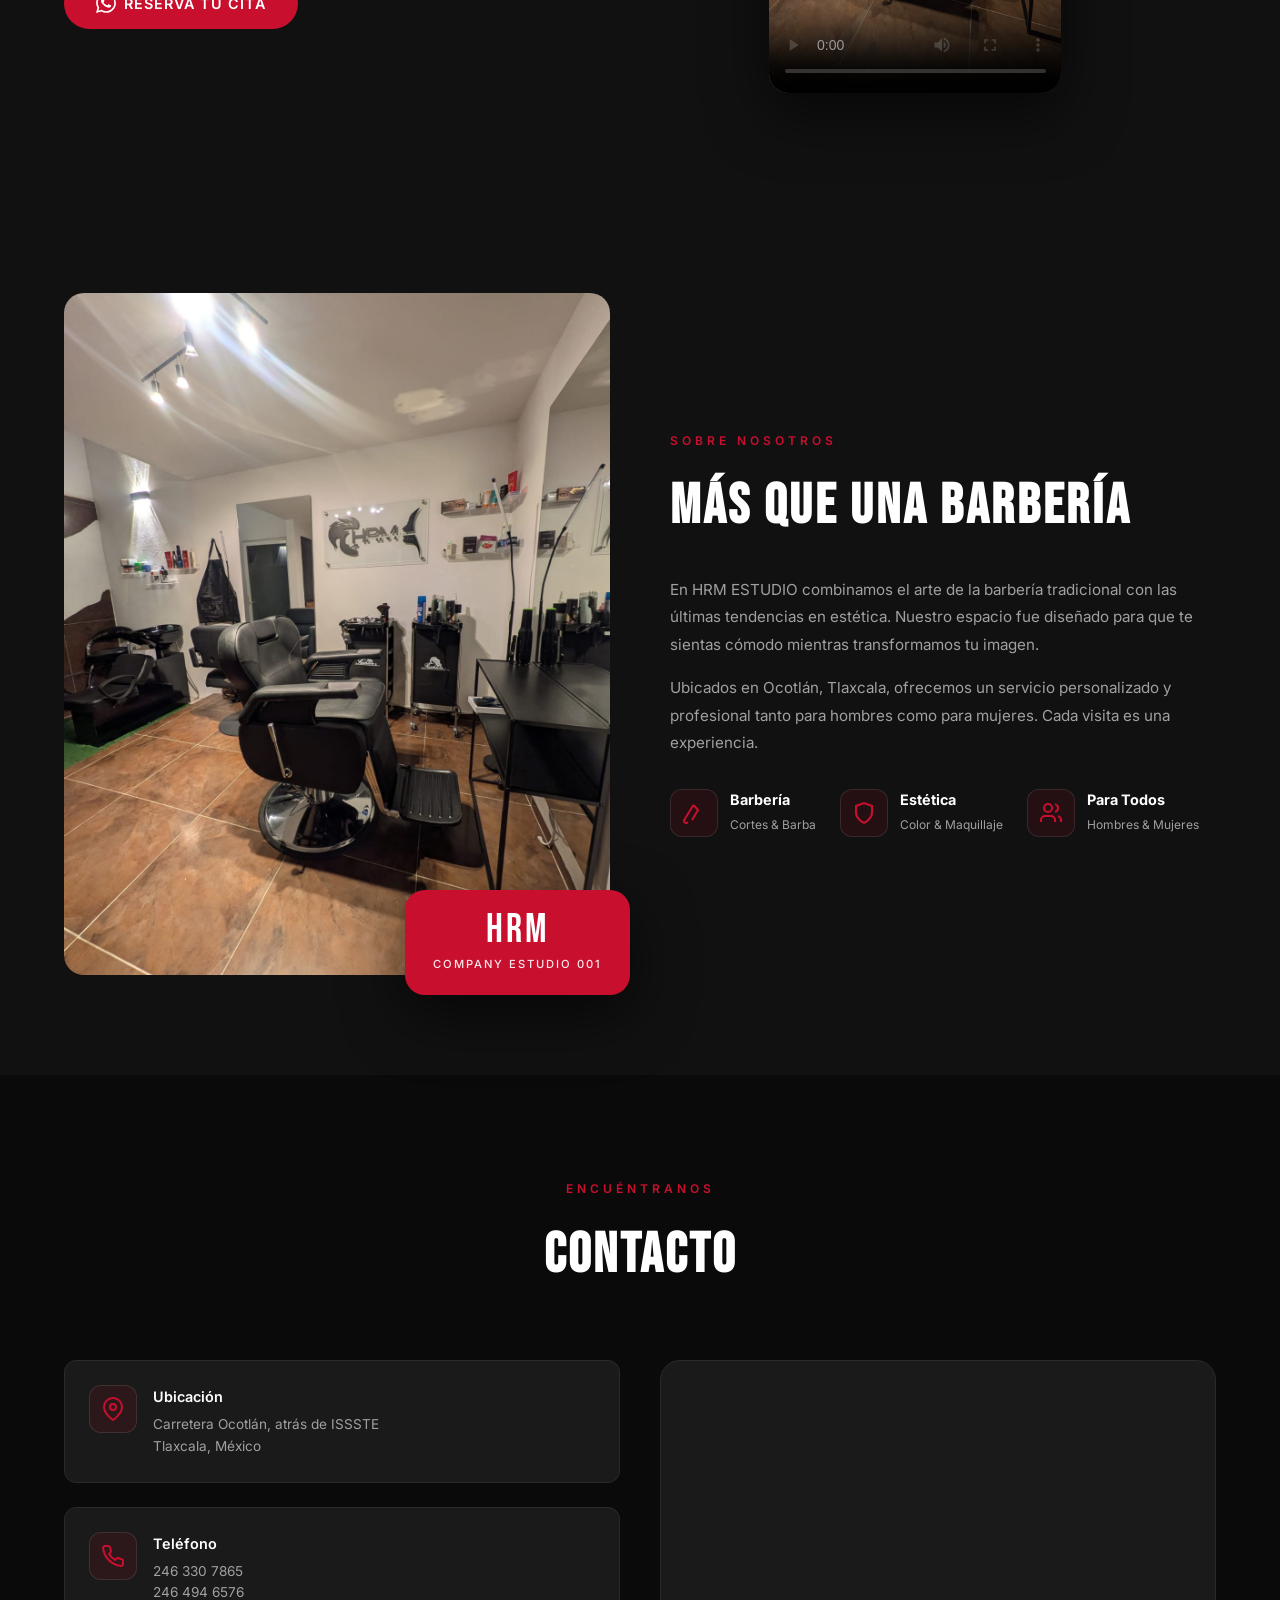
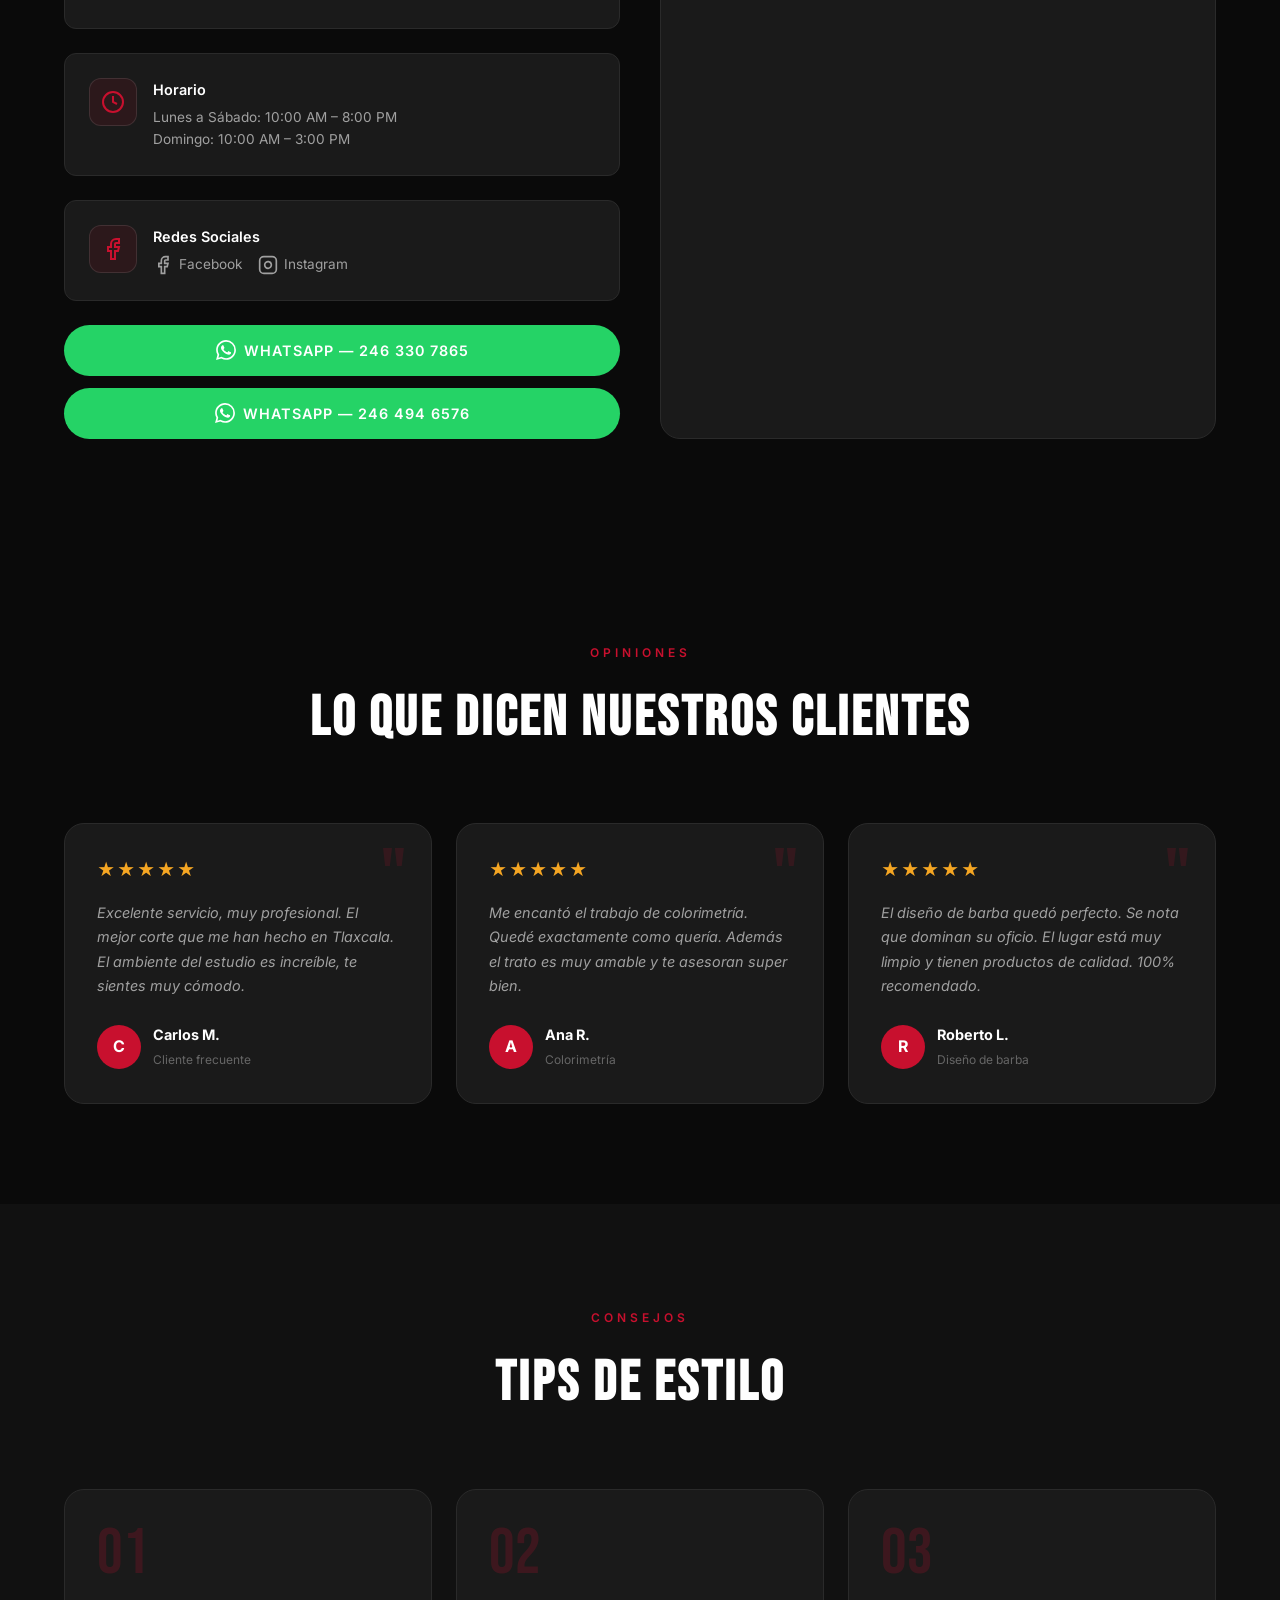
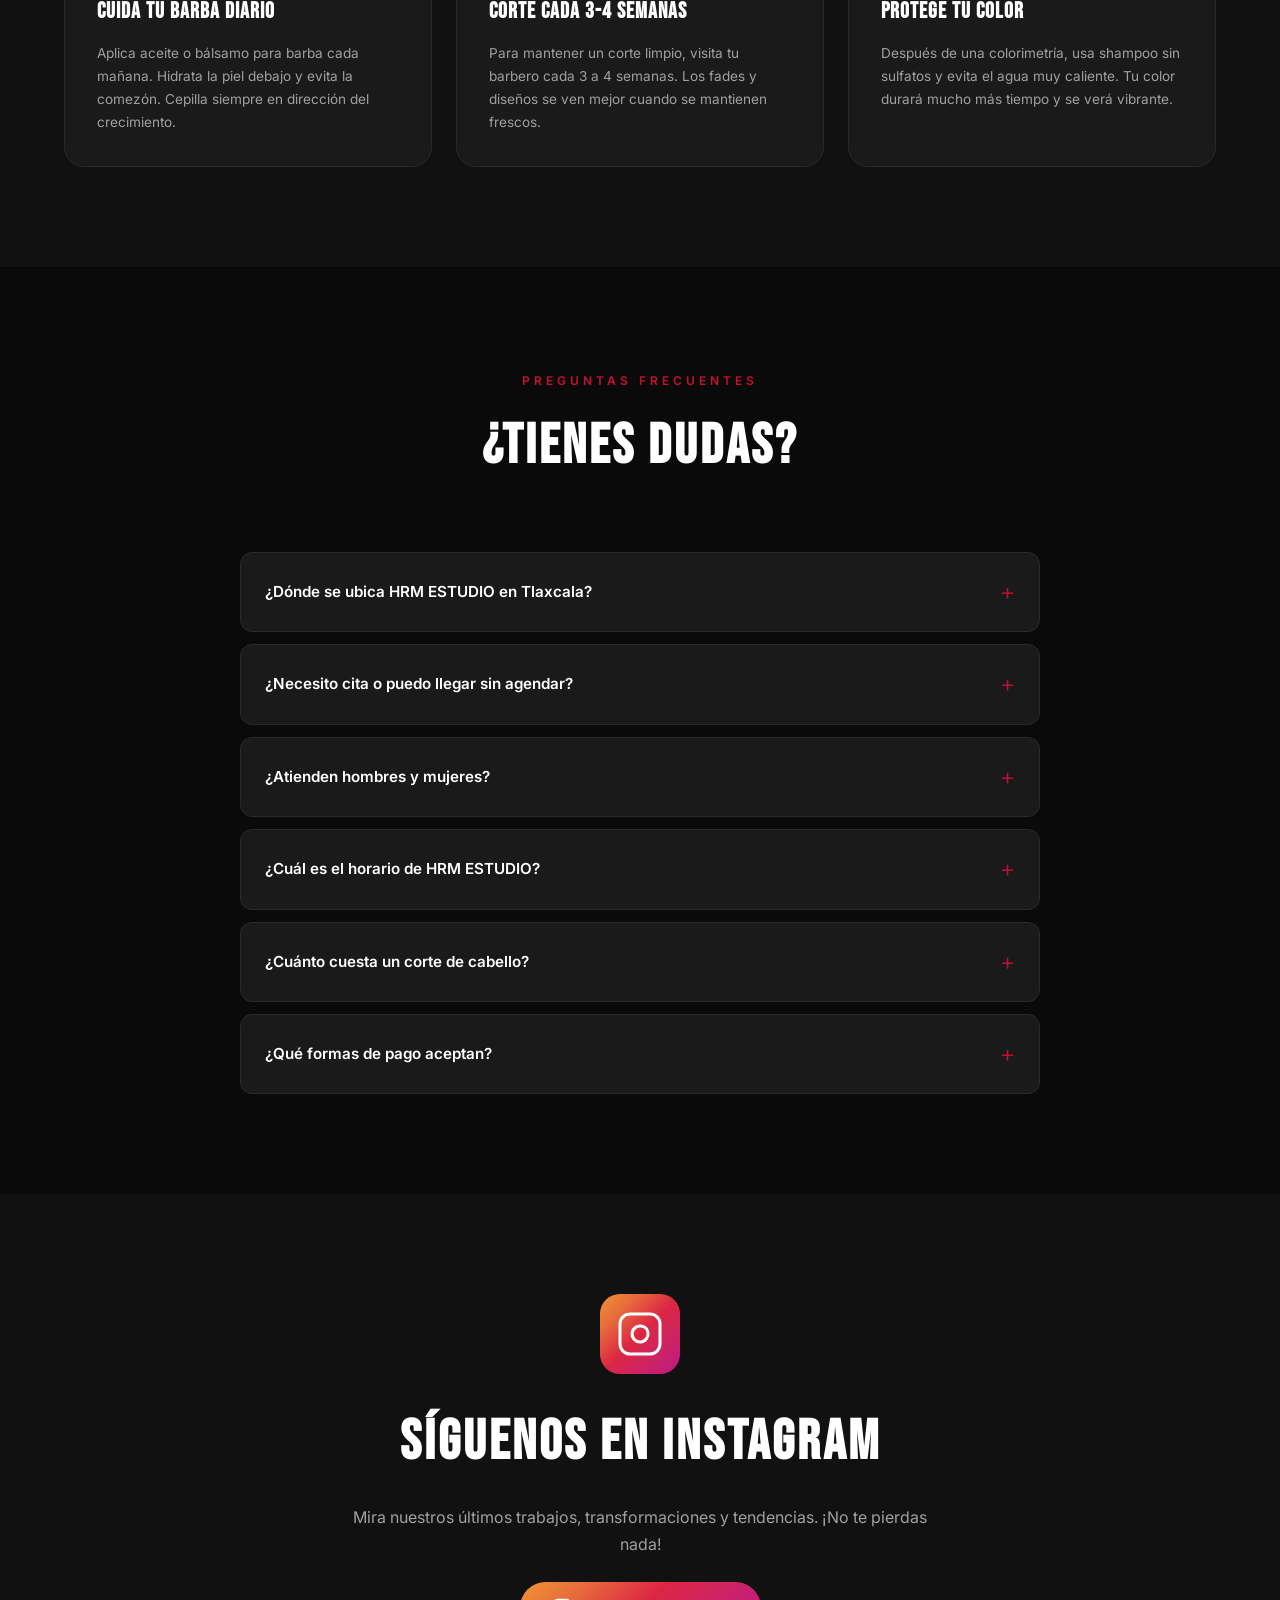
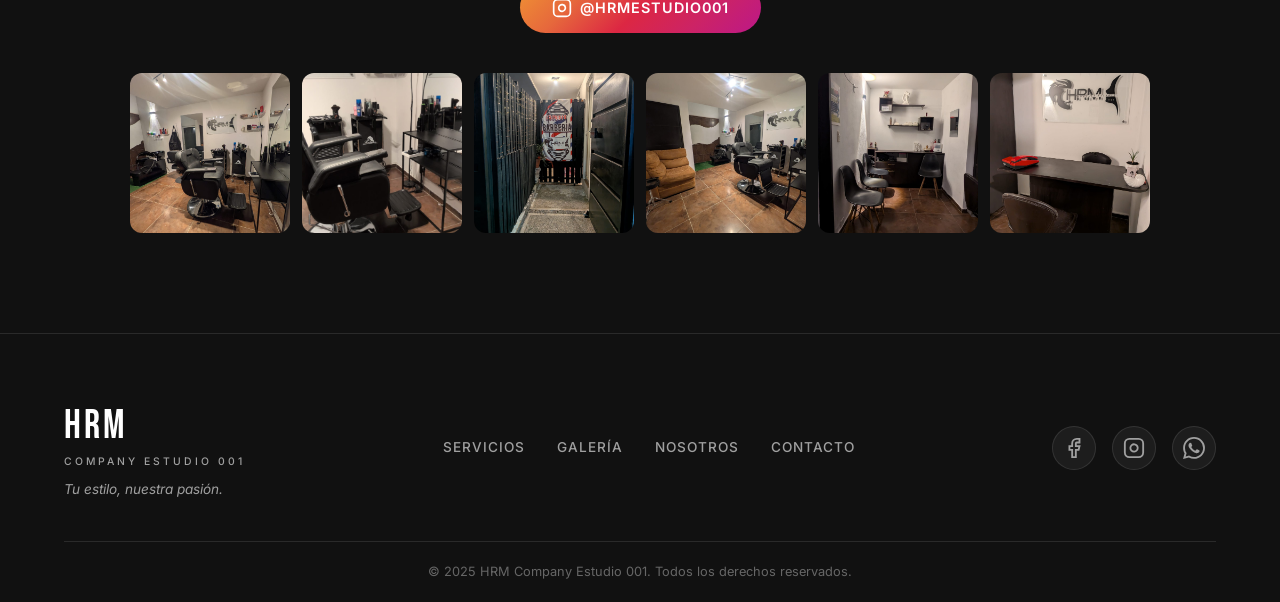
==== commit 790457e4: "Update phone numbers to correct ones - 2463307893 → 2463307865 - 2464946476 → 2464946576 - Updated a" ====
--- a/index.html
+++ b/index.html
@@ -6,7 +6,7 @@
 
   <!-- Primary SEO -->
   <title>HRM ESTUDIO | Mejor Barbería & Estética en Ocotlán, Tlaxcala — Cortes, Barba, Colorimetría y Maquillaje Profesional</title>
-  <meta name="description" content="HRM Company Estudio 001 — La mejor barbería y estética profesional en Ocotlán, Tlaxcala. Cortes de cabello, diseño de barba, colorimetría, ondulados, rizado de pestañas, maquillaje profesional. Cerca de Carretera Ocotlán e ISSSTE. Abiertos 7 días. Agenda tu cita por WhatsApp: 246-330-7893.">
+  <meta name="description" content="HRM Company Estudio 001 — La mejor barbería y estética profesional en Ocotlán, Tlaxcala. Cortes de cabello, diseño de barba, colorimetría, ondulados, rizado de pestañas, maquillaje profesional. Cerca de Carretera Ocotlán e ISSSTE. Abiertos 7 días. Agenda tu cita por WhatsApp: 246-330-7865.">
   <meta name="keywords" content="barbería Tlaxcala, barbería Ocotlán, estética Tlaxcala, corte de cabello Tlaxcala, barba Ocotlán, colorimetría Tlaxcala, maquillaje Tlaxcala, HRM ESTUDIO, barbershop Tlaxcala, salon de belleza Ocotlán, corte de barba, diseño de cabello, ondulados permanentes, rizado de pestañas, peinados para eventos Tlaxcala, mejor barbería Tlaxcala, barbería cerca de ISSSTE Ocotlán, barbería Apizaco, estética Apizaco, corte fade Tlaxcala, barber shop Ocotlán, peluquería Tlaxcala, salón unisex Tlaxcala, barbería económica Tlaxcala, hidratación barba Tlaxcala, maquillaje XV años Tlaxcala, peinados boda Tlaxcala, barbería Carretera Ocotlán, estilista Tlaxcala, haircut Tlaxcala Mexico">
   <meta name="author" content="HRM Company Estudio 001">
   <meta name="robots" content="index, follow, max-image-preview:large, max-snippet:-1, max-video-preview:-1">
@@ -51,7 +51,7 @@
     "alternateName": "HRM ESTUDIO",
     "description": "Barbería y estética profesional en Ocotlán, Tlaxcala. Servicios de corte de cabello, diseño, barba, colorimetría, ondulados, rizado de pestañas, maquillaje profesional.",
     "url": "https://droko1982.github.io/hrm-estudio/",
-    "telephone": ["+522463307893", "+522464946476"],
+    "telephone": ["+522463307865", "+522464946576"],
     "address": {
       "@type": "PostalAddress",
       "streetAddress": "Carretera Ocotlán, atrás de ISSSTE",
@@ -184,7 +184,7 @@
           <svg class="icon-moon" xmlns="http://www.w3.org/2000/svg" width="20" height="20" viewBox="0 0 24 24" fill="none" stroke="currentColor" stroke-width="2" stroke-linecap="round" stroke-linejoin="round"><path d="M21 12.79A9 9 0 1 1 11.21 3 7 7 0 0 0 21 12.79z"/></svg>
         </button>
         <!-- WhatsApp CTA -->
-        <a href="https://wa.me/522463307893?text=Hola%2C%20quiero%20agendar%20una%20cita" class="btn-cta nav-cta" target="_blank" rel="noopener">
+        <a href="https://wa.me/522463307865?text=Hola%2C%20quiero%20agendar%20una%20cita" class="btn-cta nav-cta" target="_blank" rel="noopener">
           <svg xmlns="http://www.w3.org/2000/svg" width="18" height="18" viewBox="0 0 24 24" fill="currentColor"><path d="M17.472 14.382c-.297-.149-1.758-.867-2.03-.967-.273-.099-.471-.148-.67.15-.197.297-.767.966-.94 1.164-.173.199-.347.223-.644.075-.297-.15-1.255-.463-2.39-1.475-.883-.788-1.48-1.761-1.653-2.059-.173-.297-.018-.458.13-.606.134-.133.298-.347.446-.52.149-.174.198-.298.298-.497.099-.198.05-.371-.025-.52-.075-.149-.669-1.612-.916-2.207-.242-.579-.487-.5-.669-.51-.173-.008-.371-.01-.57-.01-.198 0-.52.074-.792.372-.272.297-1.04 1.016-1.04 2.479 0 1.462 1.065 2.875 1.213 3.074.149.198 2.096 3.2 5.077 4.487.709.306 1.262.489 1.694.625.712.227 1.36.195 1.871.118.571-.085 1.758-.719 2.006-1.413.248-.694.248-1.289.173-1.413-.074-.124-.272-.198-.57-.347m-5.421 7.403h-.004a9.87 9.87 0 01-5.031-1.378l-.361-.214-3.741.982.998-3.648-.235-.374a9.86 9.86 0 01-1.51-5.26c.001-5.45 4.436-9.884 9.888-9.884 2.64 0 5.122 1.03 6.988 2.898a9.825 9.825 0 012.893 6.994c-.003 5.45-4.437 9.884-9.885 9.884m8.413-18.297A11.815 11.815 0 0012.05 0C5.495 0 .16 5.335.157 11.892c0 2.096.547 4.142 1.588 5.945L.057 24l6.305-1.654a11.882 11.882 0 005.683 1.448h.005c6.554 0 11.89-5.335 11.893-11.893a11.821 11.821 0 00-3.48-8.413z"/></svg>
           <span data-es="Agendar Cita" data-en="Book Now">Agendar Cita</span>
         </a>
@@ -216,7 +216,7 @@
       </h1>
       <p class="hero-subtitle" data-es="Expertos en corte, diseño, colorimetría y estética. Transformamos tu imagen con estilo y precisión en Ocotlán, Tlaxcala." data-en="Experts in haircuts, design, color, and beauty. We transform your image with style and precision in Ocotlán, Tlaxcala.">Expertos en corte, diseño, colorimetría y estética. Transformamos tu imagen con estilo y precisión en Ocotlán, Tlaxcala.</p>
       <div class="hero-buttons">
-        <a href="https://wa.me/522463307893?text=Hola%2C%20quiero%20agendar%20una%20cita" class="btn btn-primary" target="_blank" rel="noopener">
+        <a href="https://wa.me/522463307865?text=Hola%2C%20quiero%20agendar%20una%20cita" class="btn btn-primary" target="_blank" rel="noopener">
           <svg xmlns="http://www.w3.org/2000/svg" width="20" height="20" viewBox="0 0 24 24" fill="currentColor"><path d="M17.472 14.382c-.297-.149-1.758-.867-2.03-.967-.273-.099-.471-.148-.67.15-.197.297-.767.966-.94 1.164-.173.199-.347.223-.644.075-.297-.15-1.255-.463-2.39-1.475-.883-.788-1.48-1.761-1.653-2.059-.173-.297-.018-.458.13-.606.134-.133.298-.347.446-.52.149-.174.198-.298.298-.497.099-.198.05-.371-.025-.52-.075-.149-.669-1.612-.916-2.207-.242-.579-.487-.5-.669-.51-.173-.008-.371-.01-.57-.01-.198 0-.52.074-.792.372-.272.297-1.04 1.016-1.04 2.479 0 1.462 1.065 2.875 1.213 3.074.149.198 2.096 3.2 5.077 4.487.709.306 1.262.489 1.694.625.712.227 1.36.195 1.871.118.571-.085 1.758-.719 2.006-1.413.248-.694.248-1.289.173-1.413-.074-.124-.272-.198-.57-.347m-5.421 7.403h-.004a9.87 9.87 0 01-5.031-1.378l-.361-.214-3.741.982.998-3.648-.235-.374a9.86 9.86 0 01-1.51-5.26c.001-5.45 4.436-9.884 9.888-9.884 2.64 0 5.122 1.03 6.988 2.898a9.825 9.825 0 012.893 6.994c-.003 5.45-4.437 9.884-9.885 9.884m8.413-18.297A11.815 11.815 0 0012.05 0C5.495 0 .16 5.335.157 11.892c0 2.096.547 4.142 1.588 5.945L.057 24l6.305-1.654a11.882 11.882 0 005.683 1.448h.005c6.554 0 11.89-5.335 11.893-11.893a11.821 11.821 0 00-3.48-8.413z"/></svg>
           <span data-es="Agendar Cita" data-en="Book Appointment">Agendar Cita</span>
         </a>
@@ -500,7 +500,7 @@
           <span class="section-tag" data-es="Conócenos" data-en="Meet Us">Conócenos</span>
           <h2 class="section-title" data-es="Vive la Experiencia HRM" data-en="Live the HRM Experience">Vive la Experiencia HRM</h2>
           <p data-es="Más que un corte, es una experiencia. Desde que entras a nuestro estudio sentirás un ambiente único pensado para tu comodidad. Echa un vistazo a nuestro espacio." data-en="More than a haircut, it's an experience. From the moment you enter our studio you'll feel a unique atmosphere designed for your comfort. Take a look at our space.">Más que un corte, es una experiencia. Desde que entras a nuestro estudio sentirás un ambiente único pensado para tu comodidad. Echa un vistazo a nuestro espacio.</p>
-          <a href="https://wa.me/522463307893?text=Hola%2C%20quiero%20agendar%20una%20cita%20en%20HRM%20ESTUDIO" class="btn btn-primary" target="_blank" rel="noopener">
+          <a href="https://wa.me/522463307865?text=Hola%2C%20quiero%20agendar%20una%20cita%20en%20HRM%20ESTUDIO" class="btn btn-primary" target="_blank" rel="noopener">
             <svg xmlns="http://www.w3.org/2000/svg" width="20" height="20" viewBox="0 0 24 24" fill="currentColor"><path d="M17.472 14.382c-.297-.149-1.758-.867-2.03-.967-.273-.099-.471-.148-.67.15-.197.297-.767.966-.94 1.164-.173.199-.347.223-.644.075-.297-.15-1.255-.463-2.39-1.475-.883-.788-1.48-1.761-1.653-2.059-.173-.297-.018-.458.13-.606.134-.133.298-.347.446-.52.149-.174.198-.298.298-.497.099-.198.05-.371-.025-.52-.075-.149-.669-1.612-.916-2.207-.242-.579-.487-.5-.669-.51-.173-.008-.371-.01-.57-.01-.198 0-.52.074-.792.372-.272.297-1.04 1.016-1.04 2.479 0 1.462 1.065 2.875 1.213 3.074.149.198 2.096 3.2 5.077 4.487.709.306 1.262.489 1.694.625.712.227 1.36.195 1.871.118.571-.085 1.758-.719 2.006-1.413.248-.694.248-1.289.173-1.413-.074-.124-.272-.198-.57-.347m-5.421 7.403h-.004a9.87 9.87 0 01-5.031-1.378l-.361-.214-3.741.982.998-3.648-.235-.374a9.86 9.86 0 01-1.51-5.26c.001-5.45 4.436-9.884 9.888-9.884 2.64 0 5.122 1.03 6.988 2.898a9.825 9.825 0 012.893 6.994c-.003 5.45-4.437 9.884-9.885 9.884m8.413-18.297A11.815 11.815 0 0012.05 0C5.495 0 .16 5.335.157 11.892c0 2.096.547 4.142 1.588 5.945L.057 24l6.305-1.654a11.882 11.882 0 005.683 1.448h.005c6.554 0 11.89-5.335 11.893-11.893a11.821 11.821 0 00-3.48-8.413z"/></svg>
             <span data-es="Reserva Tu Cita" data-en="Book Your Visit">Reserva Tu Cita</span>
           </a>
@@ -595,8 +595,8 @@
             </div>
             <div>
               <h4 data-es="Teléfono" data-en="Phone">Teléfono</h4>
-              <p><a href="tel:+522463307893">246 330 7893</a></p>
-              <p><a href="tel:+522464946476">246 494 6476</a></p>
+              <p><a href="tel:+522463307865">246 330 7865</a></p>
+              <p><a href="tel:+522464946576">246 494 6576</a></p>
             </div>
           </div>
           <!-- Hours -->
@@ -631,13 +631,13 @@
           </div>
           <!-- WhatsApp Buttons -->
           <div class="contact-whatsapp">
-            <a href="https://wa.me/522463307893?text=Hola%2C%20quiero%20agendar%20una%20cita%20en%20HRM%20ESTUDIO" class="btn btn-whatsapp" target="_blank" rel="noopener">
+            <a href="https://wa.me/522463307865?text=Hola%2C%20quiero%20agendar%20una%20cita%20en%20HRM%20ESTUDIO" class="btn btn-whatsapp" target="_blank" rel="noopener">
               <svg xmlns="http://www.w3.org/2000/svg" width="20" height="20" viewBox="0 0 24 24" fill="currentColor"><path d="M17.472 14.382c-.297-.149-1.758-.867-2.03-.967-.273-.099-.471-.148-.67.15-.197.297-.767.966-.94 1.164-.173.199-.347.223-.644.075-.297-.15-1.255-.463-2.39-1.475-.883-.788-1.48-1.761-1.653-2.059-.173-.297-.018-.458.13-.606.134-.133.298-.347.446-.52.149-.174.198-.298.298-.497.099-.198.05-.371-.025-.52-.075-.149-.669-1.612-.916-2.207-.242-.579-.487-.5-.669-.51-.173-.008-.371-.01-.57-.01-.198 0-.52.074-.792.372-.272.297-1.04 1.016-1.04 2.479 0 1.462 1.065 2.875 1.213 3.074.149.198 2.096 3.2 5.077 4.487.709.306 1.262.489 1.694.625.712.227 1.36.195 1.871.118.571-.085 1.758-.719 2.006-1.413.248-.694.248-1.289.173-1.413-.074-.124-.272-.198-.57-.347m-5.421 7.403h-.004a9.87 9.87 0 01-5.031-1.378l-.361-.214-3.741.982.998-3.648-.235-.374a9.86 9.86 0 01-1.51-5.26c.001-5.45 4.436-9.884 9.888-9.884 2.64 0 5.122 1.03 6.988 2.898a9.825 9.825 0 012.893 6.994c-.003 5.45-4.437 9.884-9.885 9.884m8.413-18.297A11.815 11.815 0 0012.05 0C5.495 0 .16 5.335.157 11.892c0 2.096.547 4.142 1.588 5.945L.057 24l6.305-1.654a11.882 11.882 0 005.683 1.448h.005c6.554 0 11.89-5.335 11.893-11.893a11.821 11.821 0 00-3.48-8.413z"/></svg>
-              <span data-es="WhatsApp — 246 330 7893" data-en="WhatsApp — 246 330 7893">WhatsApp — 246 330 7893</span>
+              <span data-es="WhatsApp — 246 330 7865" data-en="WhatsApp — 246 330 7865">WhatsApp — 246 330 7865</span>
             </a>
-            <a href="https://wa.me/522464946476?text=Hola%2C%20quiero%20agendar%20una%20cita%20en%20HRM%20ESTUDIO" class="btn btn-whatsapp" target="_blank" rel="noopener">
+            <a href="https://wa.me/522464946576?text=Hola%2C%20quiero%20agendar%20una%20cita%20en%20HRM%20ESTUDIO" class="btn btn-whatsapp" target="_blank" rel="noopener">
               <svg xmlns="http://www.w3.org/2000/svg" width="20" height="20" viewBox="0 0 24 24" fill="currentColor"><path d="M17.472 14.382c-.297-.149-1.758-.867-2.03-.967-.273-.099-.471-.148-.67.15-.197.297-.767.966-.94 1.164-.173.199-.347.223-.644.075-.297-.15-1.255-.463-2.39-1.475-.883-.788-1.48-1.761-1.653-2.059-.173-.297-.018-.458.13-.606.134-.133.298-.347.446-.52.149-.174.198-.298.298-.497.099-.198.05-.371-.025-.52-.075-.149-.669-1.612-.916-2.207-.242-.579-.487-.5-.669-.51-.173-.008-.371-.01-.57-.01-.198 0-.52.074-.792.372-.272.297-1.04 1.016-1.04 2.479 0 1.462 1.065 2.875 1.213 3.074.149.198 2.096 3.2 5.077 4.487.709.306 1.262.489 1.694.625.712.227 1.36.195 1.871.118.571-.085 1.758-.719 2.006-1.413.248-.694.248-1.289.173-1.413-.074-.124-.272-.198-.57-.347m-5.421 7.403h-.004a9.87 9.87 0 01-5.031-1.378l-.361-.214-3.741.982.998-3.648-.235-.374a9.86 9.86 0 01-1.51-5.26c.001-5.45 4.436-9.884 9.888-9.884 2.64 0 5.122 1.03 6.988 2.898a9.825 9.825 0 012.893 6.994c-.003 5.45-4.437 9.884-9.885 9.884m8.413-18.297A11.815 11.815 0 0012.05 0C5.495 0 .16 5.335.157 11.892c0 2.096.547 4.142 1.588 5.945L.057 24l6.305-1.654a11.882 11.882 0 005.683 1.448h.005c6.554 0 11.89-5.335 11.893-11.893a11.821 11.821 0 00-3.48-8.413z"/></svg>
-              <span data-es="WhatsApp — 246 494 6476" data-en="WhatsApp — 246 494 6476">WhatsApp — 246 494 6476</span>
+              <span data-es="WhatsApp — 246 494 6576" data-en="WhatsApp — 246 494 6576">WhatsApp — 246 494 6576</span>
             </a>
           </div>
         </div>
@@ -741,7 +741,7 @@
         </details>
         <details class="faq-item">
           <summary data-es="¿Necesito cita o puedo llegar sin agendar?" data-en="Do I need an appointment or can I walk in?">¿Necesito cita o puedo llegar sin agendar?</summary>
-          <p data-es="Puedes llegar sin cita, pero te recomendamos agendar por WhatsApp para garantizar tu lugar y evitar esperas. Llámanos al 246-330-7893 o 246-494-6476." data-en="You can walk in, but we recommend booking via WhatsApp to guarantee your spot and avoid waiting. Call us at 246-330-7893 or 246-494-6476.">Puedes llegar sin cita, pero te recomendamos agendar por WhatsApp para garantizar tu lugar y evitar esperas. Llámanos al 246-330-7893 o 246-494-6476.</p>
+          <p data-es="Puedes llegar sin cita, pero te recomendamos agendar por WhatsApp para garantizar tu lugar y evitar esperas. Llámanos al 246-330-7865 o 246-494-6576." data-en="You can walk in, but we recommend booking via WhatsApp to guarantee your spot and avoid waiting. Call us at 246-330-7865 or 246-494-6576.">Puedes llegar sin cita, pero te recomendamos agendar por WhatsApp para garantizar tu lugar y evitar esperas. Llámanos al 246-330-7865 o 246-494-6576.</p>
         </details>
         <details class="faq-item">
           <summary data-es="¿Atienden hombres y mujeres?" data-en="Do you serve both men and women?">¿Atienden hombres y mujeres?</summary>
@@ -782,7 +782,7 @@
         "name": "¿Necesito cita para ir a HRM ESTUDIO?",
         "acceptedAnswer": {
           "@type": "Answer",
-          "text": "Puedes llegar sin cita, pero te recomendamos agendar por WhatsApp al 246-330-7893 para garantizar tu lugar."
+          "text": "Puedes llegar sin cita, pero te recomendamos agendar por WhatsApp al 246-330-7865 para garantizar tu lugar."
         }
       },
       {
@@ -867,7 +867,7 @@
           <a href="https://www.instagram.com/hrmestudio001/" target="_blank" rel="noopener" aria-label="Instagram">
             <svg xmlns="http://www.w3.org/2000/svg" width="22" height="22" viewBox="0 0 24 24" fill="none" stroke="currentColor" stroke-width="2"><rect x="2" y="2" width="20" height="20" rx="5" ry="5"/><path d="M16 11.37A4 4 0 1 1 12.63 8 4 4 0 0 1 16 11.37z"/><line x1="17.5" y1="6.5" x2="17.51" y2="6.5"/></svg>
           </a>
-          <a href="https://wa.me/522463307893" target="_blank" rel="noopener" aria-label="WhatsApp">
+          <a href="https://wa.me/522463307865" target="_blank" rel="noopener" aria-label="WhatsApp">
             <svg xmlns="http://www.w3.org/2000/svg" width="22" height="22" viewBox="0 0 24 24" fill="currentColor"><path d="M17.472 14.382c-.297-.149-1.758-.867-2.03-.967-.273-.099-.471-.148-.67.15-.197.297-.767.966-.94 1.164-.173.199-.347.223-.644.075-.297-.15-1.255-.463-2.39-1.475-.883-.788-1.48-1.761-1.653-2.059-.173-.297-.018-.458.13-.606.134-.133.298-.347.446-.52.149-.174.198-.298.298-.497.099-.198.05-.371-.025-.52-.075-.149-.669-1.612-.916-2.207-.242-.579-.487-.5-.669-.51-.173-.008-.371-.01-.57-.01-.198 0-.52.074-.792.372-.272.297-1.04 1.016-1.04 2.479 0 1.462 1.065 2.875 1.213 3.074.149.198 2.096 3.2 5.077 4.487.709.306 1.262.489 1.694.625.712.227 1.36.195 1.871.118.571-.085 1.758-.719 2.006-1.413.248-.694.248-1.289.173-1.413-.074-.124-.272-.198-.57-.347m-5.421 7.403h-.004a9.87 9.87 0 01-5.031-1.378l-.361-.214-3.741.982.998-3.648-.235-.374a9.86 9.86 0 01-1.51-5.26c.001-5.45 4.436-9.884 9.888-9.884 2.64 0 5.122 1.03 6.988 2.898a9.825 9.825 0 012.893 6.994c-.003 5.45-4.437 9.884-9.885 9.884m8.413-18.297A11.815 11.815 0 0012.05 0C5.495 0 .16 5.335.157 11.892c0 2.096.547 4.142 1.588 5.945L.057 24l6.305-1.654a11.882 11.882 0 005.683 1.448h.005c6.554 0 11.89-5.335 11.893-11.893a11.821 11.821 0 00-3.48-8.413z"/></svg>
           </a>
         </div>
@@ -879,7 +879,7 @@
   </footer>
 
   <!-- Floating WhatsApp Button -->
-  <a href="https://wa.me/522463307893?text=Hola%2C%20quiero%20agendar%20una%20cita%20en%20HRM%20ESTUDIO" class="whatsapp-float" target="_blank" rel="noopener" aria-label="WhatsApp">
+  <a href="https://wa.me/522463307865?text=Hola%2C%20quiero%20agendar%20una%20cita%20en%20HRM%20ESTUDIO" class="whatsapp-float" target="_blank" rel="noopener" aria-label="WhatsApp">
     <svg xmlns="http://www.w3.org/2000/svg" width="28" height="28" viewBox="0 0 24 24" fill="white"><path d="M17.472 14.382c-.297-.149-1.758-.867-2.03-.967-.273-.099-.471-.148-.67.15-.197.297-.767.966-.94 1.164-.173.199-.347.223-.644.075-.297-.15-1.255-.463-2.39-1.475-.883-.788-1.48-1.761-1.653-2.059-.173-.297-.018-.458.13-.606.134-.133.298-.347.446-.52.149-.174.198-.298.298-.497.099-.198.05-.371-.025-.52-.075-.149-.669-1.612-.916-2.207-.242-.579-.487-.5-.669-.51-.173-.008-.371-.01-.57-.01-.198 0-.52.074-.792.372-.272.297-1.04 1.016-1.04 2.479 0 1.462 1.065 2.875 1.213 3.074.149.198 2.096 3.2 5.077 4.487.709.306 1.262.489 1.694.625.712.227 1.36.195 1.871.118.571-.085 1.758-.719 2.006-1.413.248-.694.248-1.289.173-1.413-.074-.124-.272-.198-.57-.347m-5.421 7.403h-.004a9.87 9.87 0 01-5.031-1.378l-.361-.214-3.741.982.998-3.648-.235-.374a9.86 9.86 0 01-1.51-5.26c.001-5.45 4.436-9.884 9.888-9.884 2.64 0 5.122 1.03 6.988 2.898a9.825 9.825 0 012.893 6.994c-.003 5.45-4.437 9.884-9.885 9.884m8.413-18.297A11.815 11.815 0 0012.05 0C5.495 0 .16 5.335.157 11.892c0 2.096.547 4.142 1.588 5.945L.057 24l6.305-1.654a11.882 11.882 0 005.683 1.448h.005c6.554 0 11.89-5.335 11.893-11.893a11.821 11.821 0 00-3.48-8.413z"/></svg>
   </a>
 
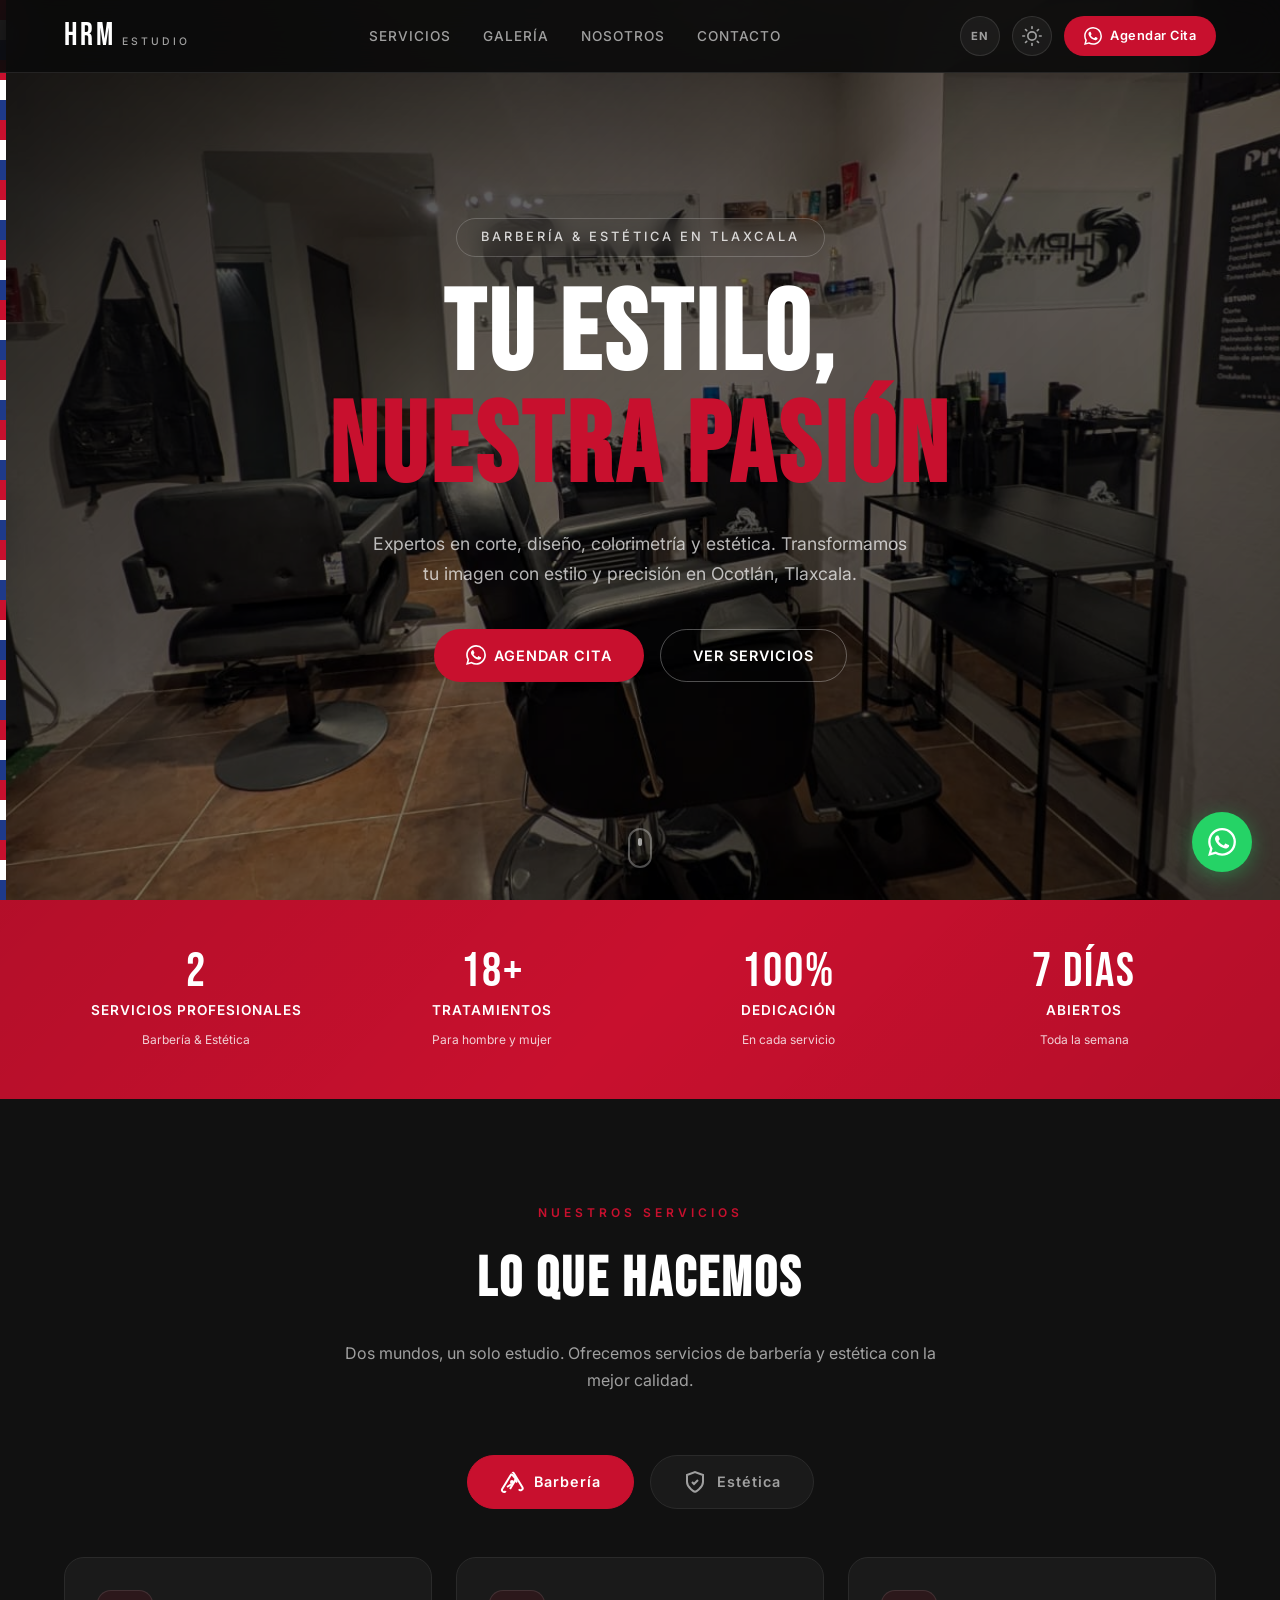
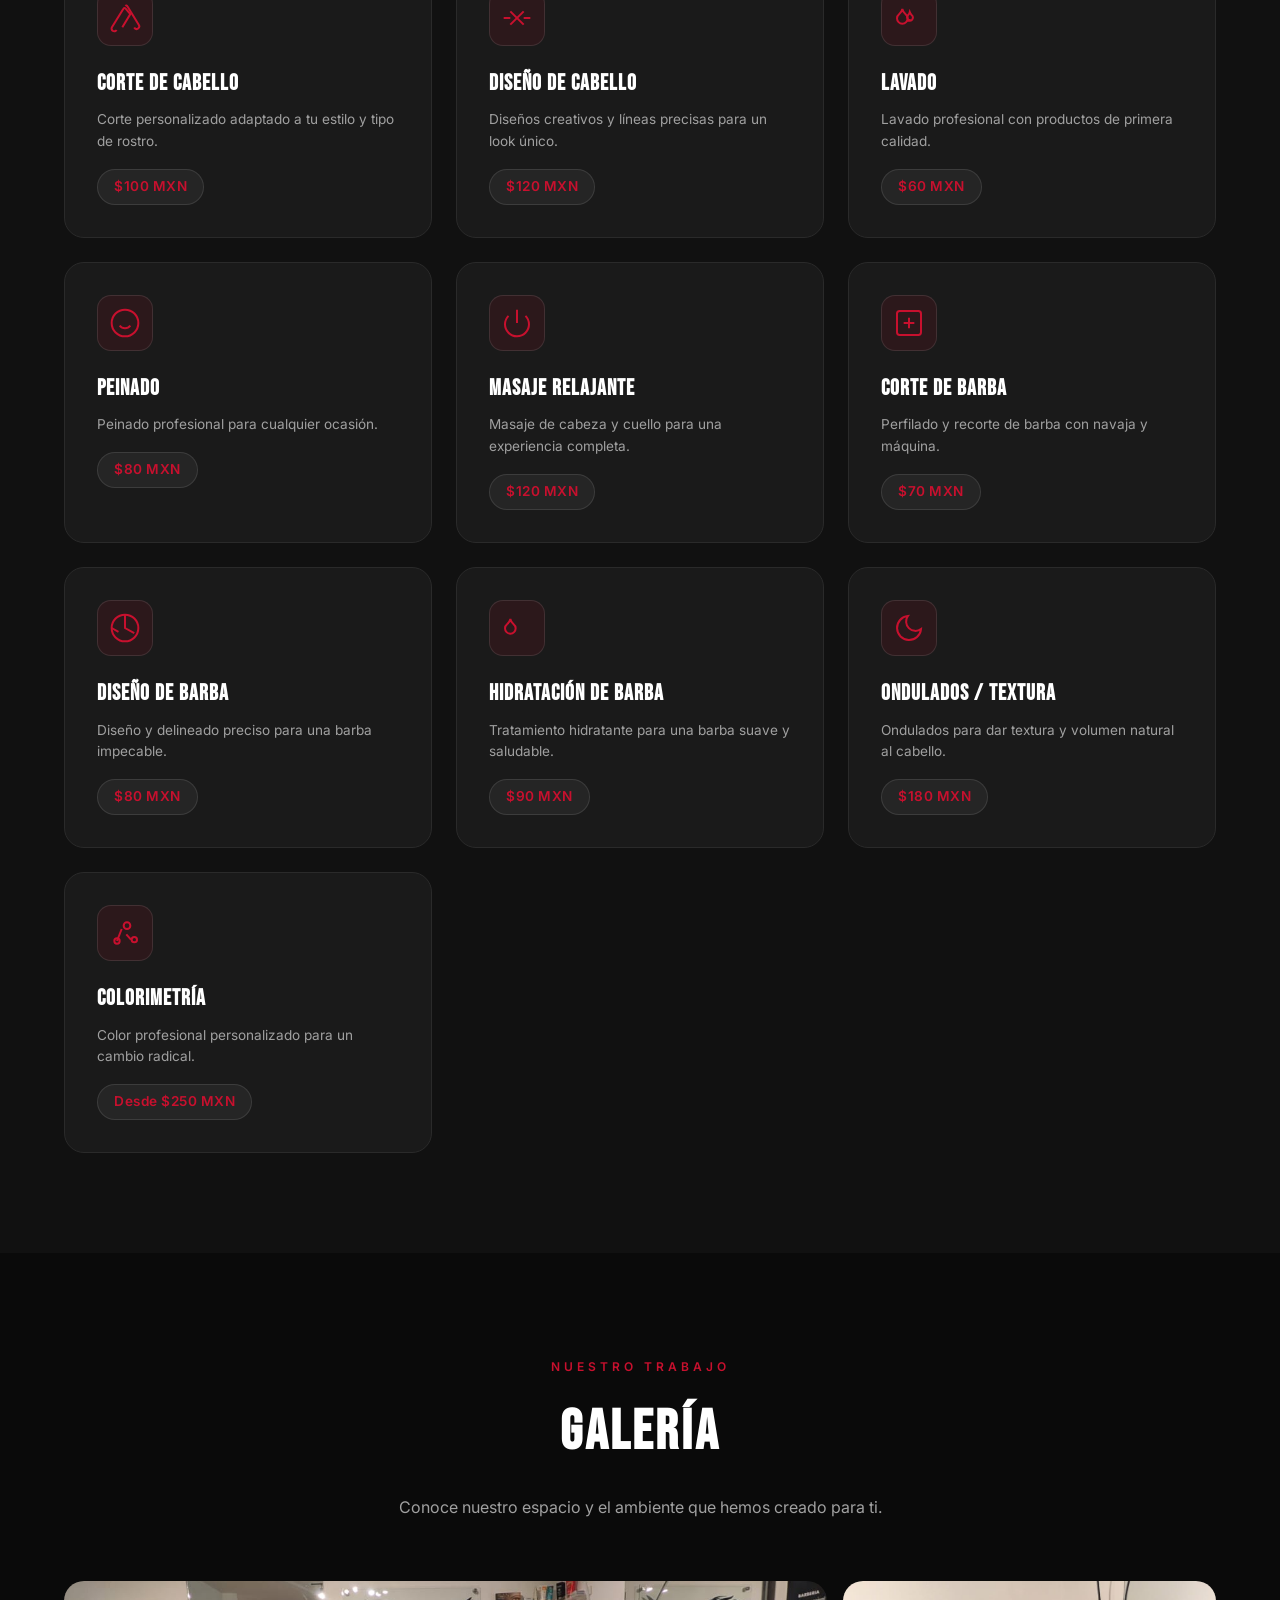
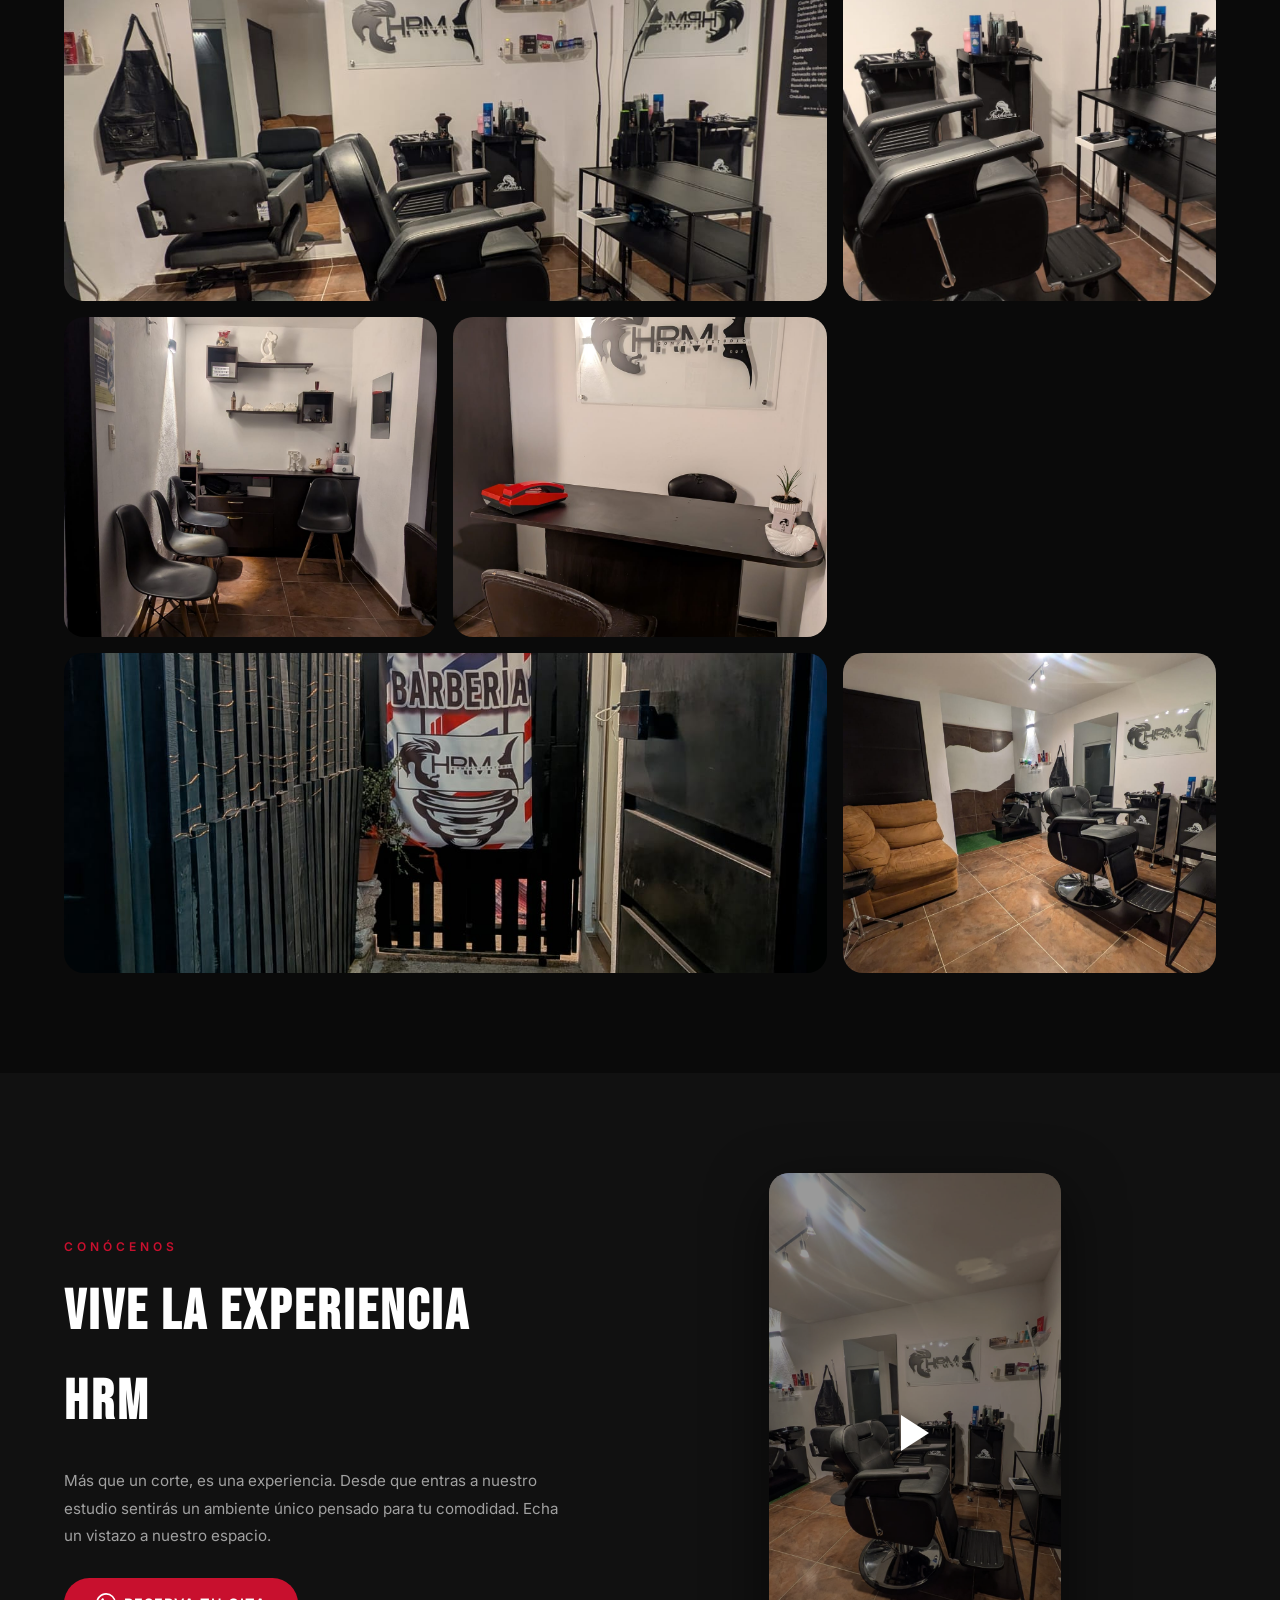
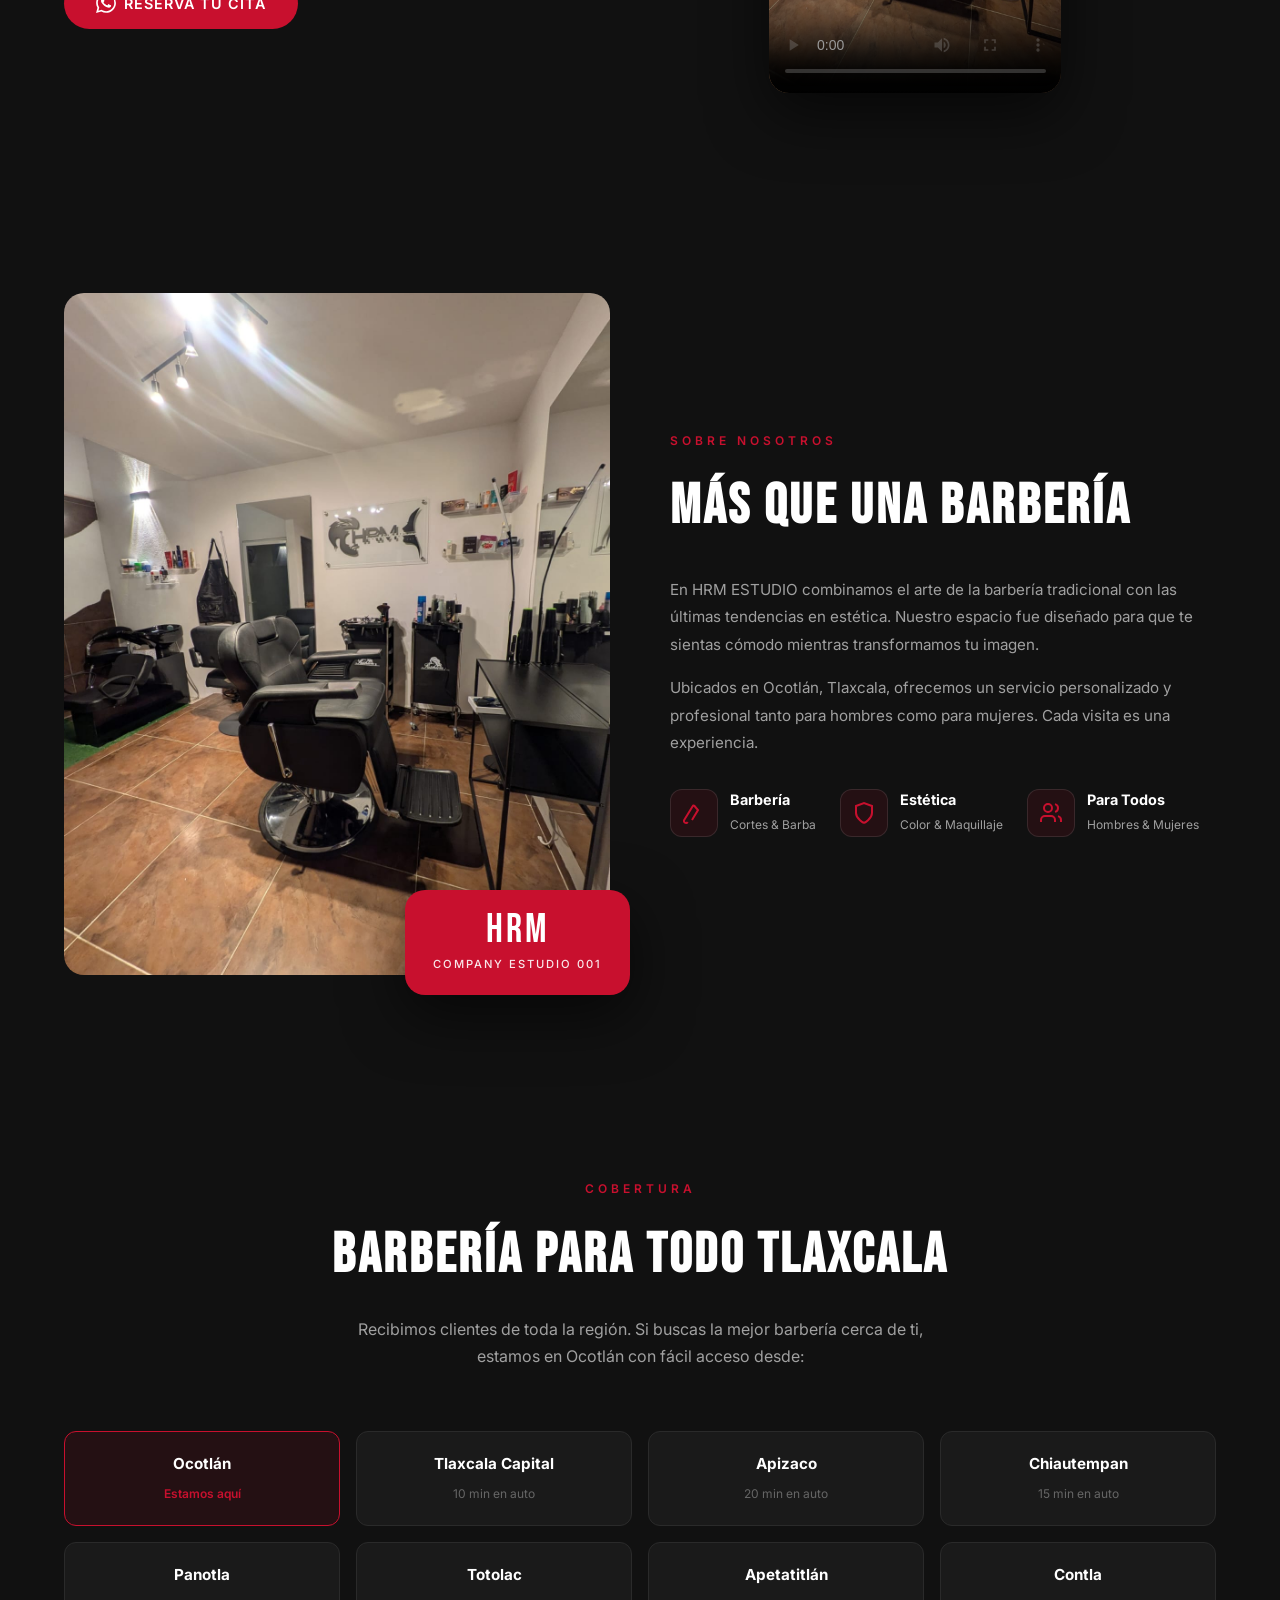
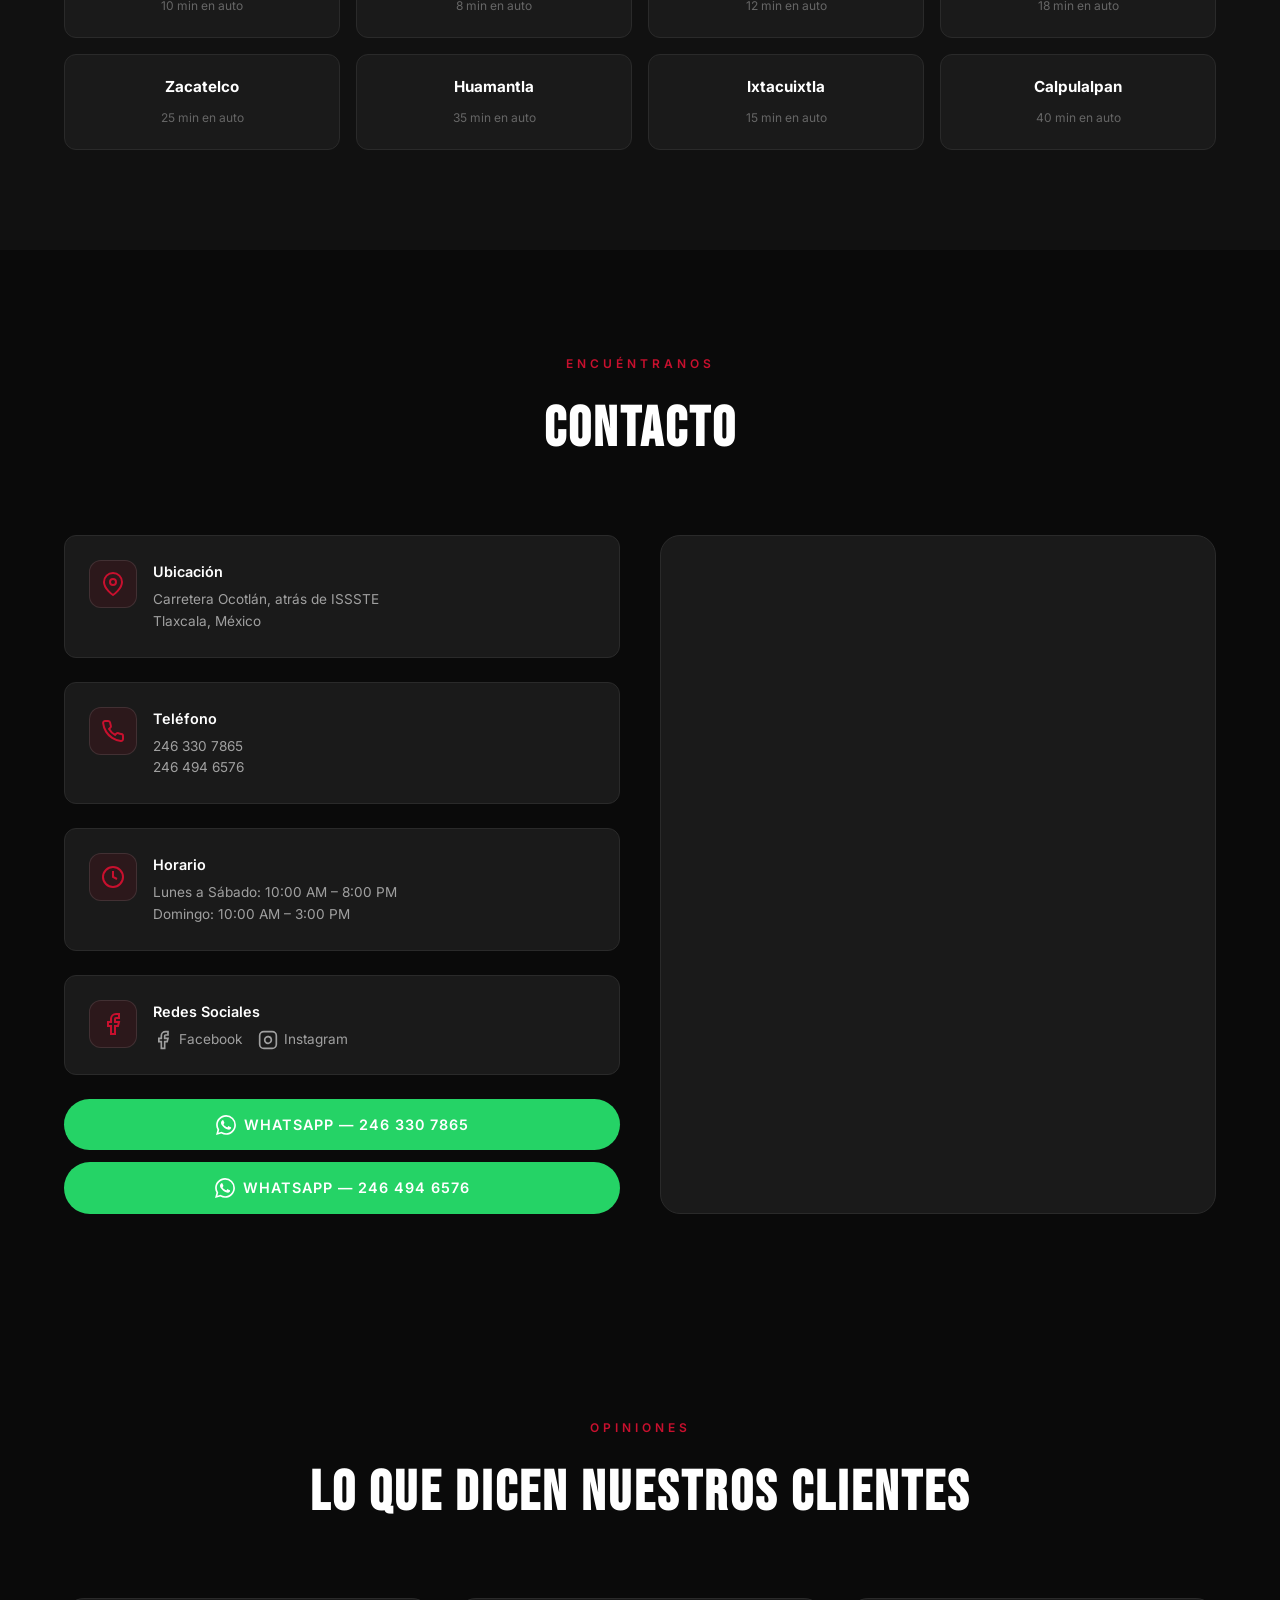
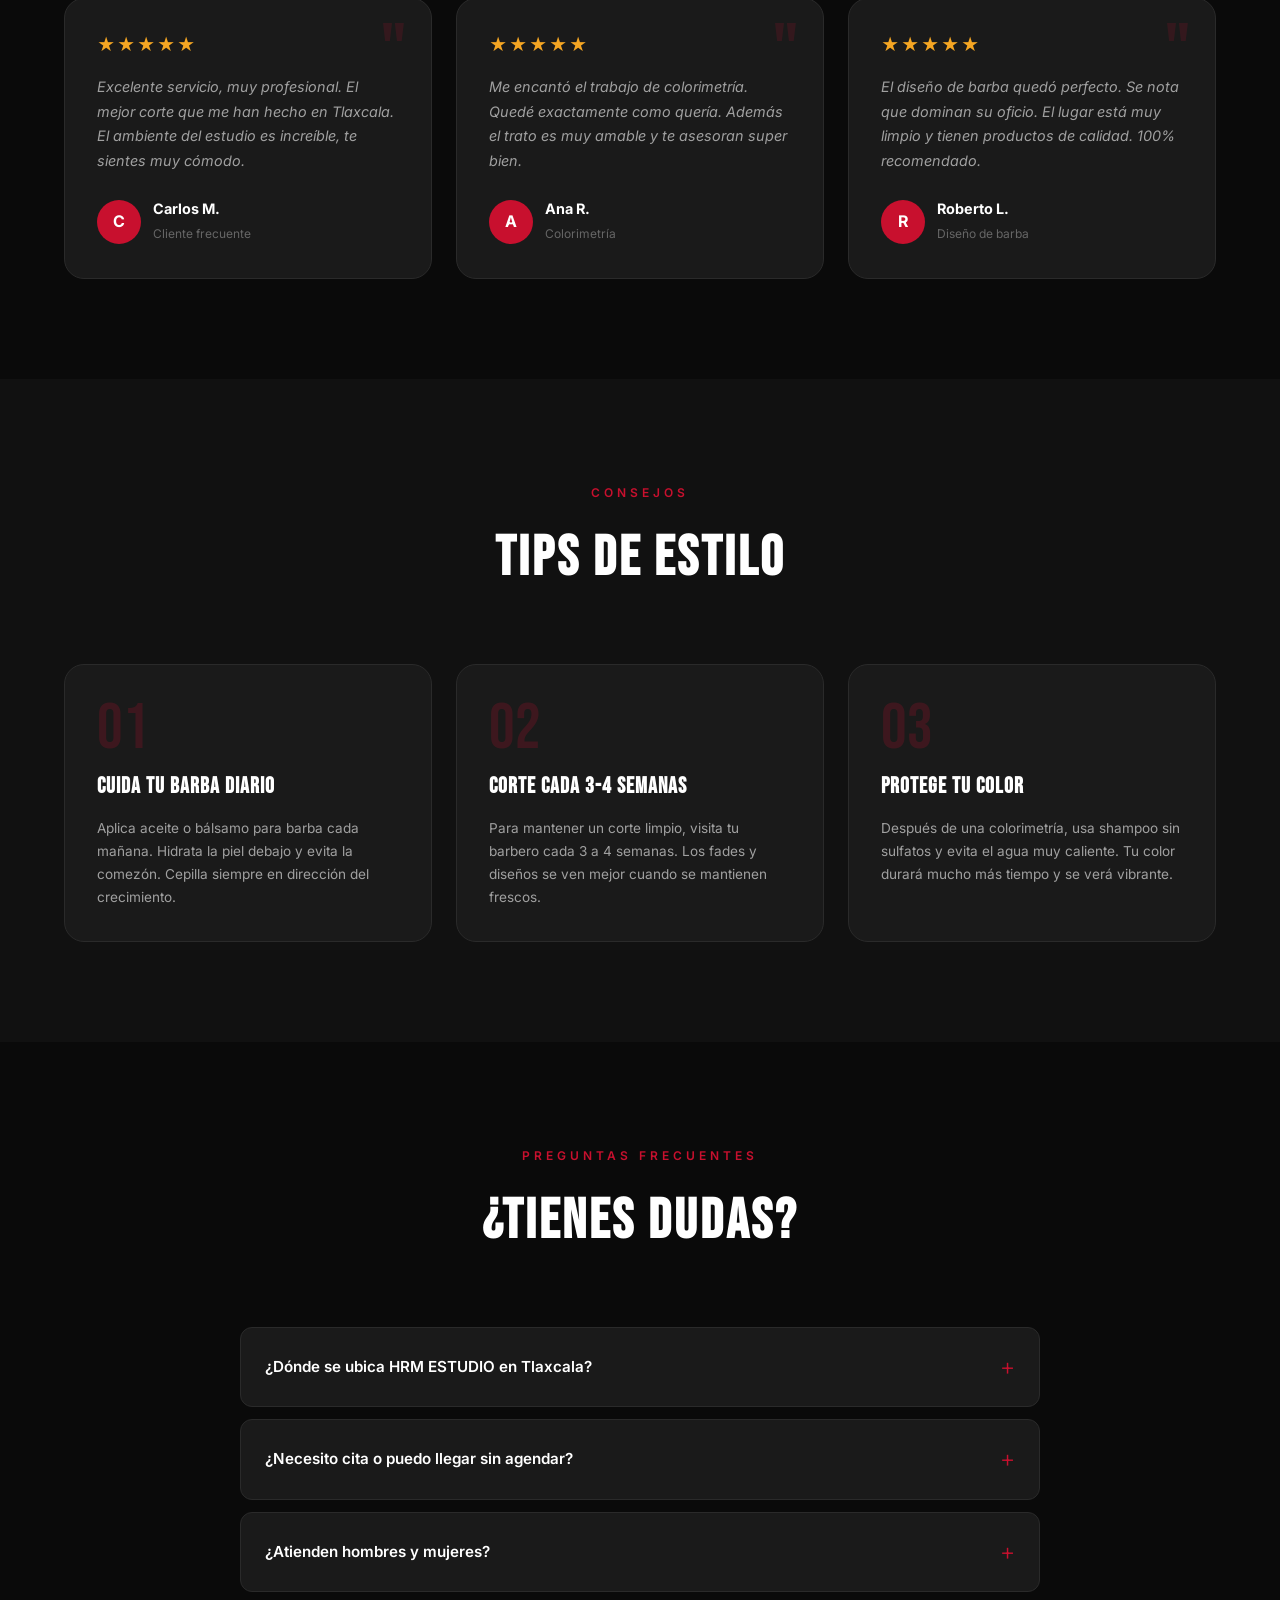
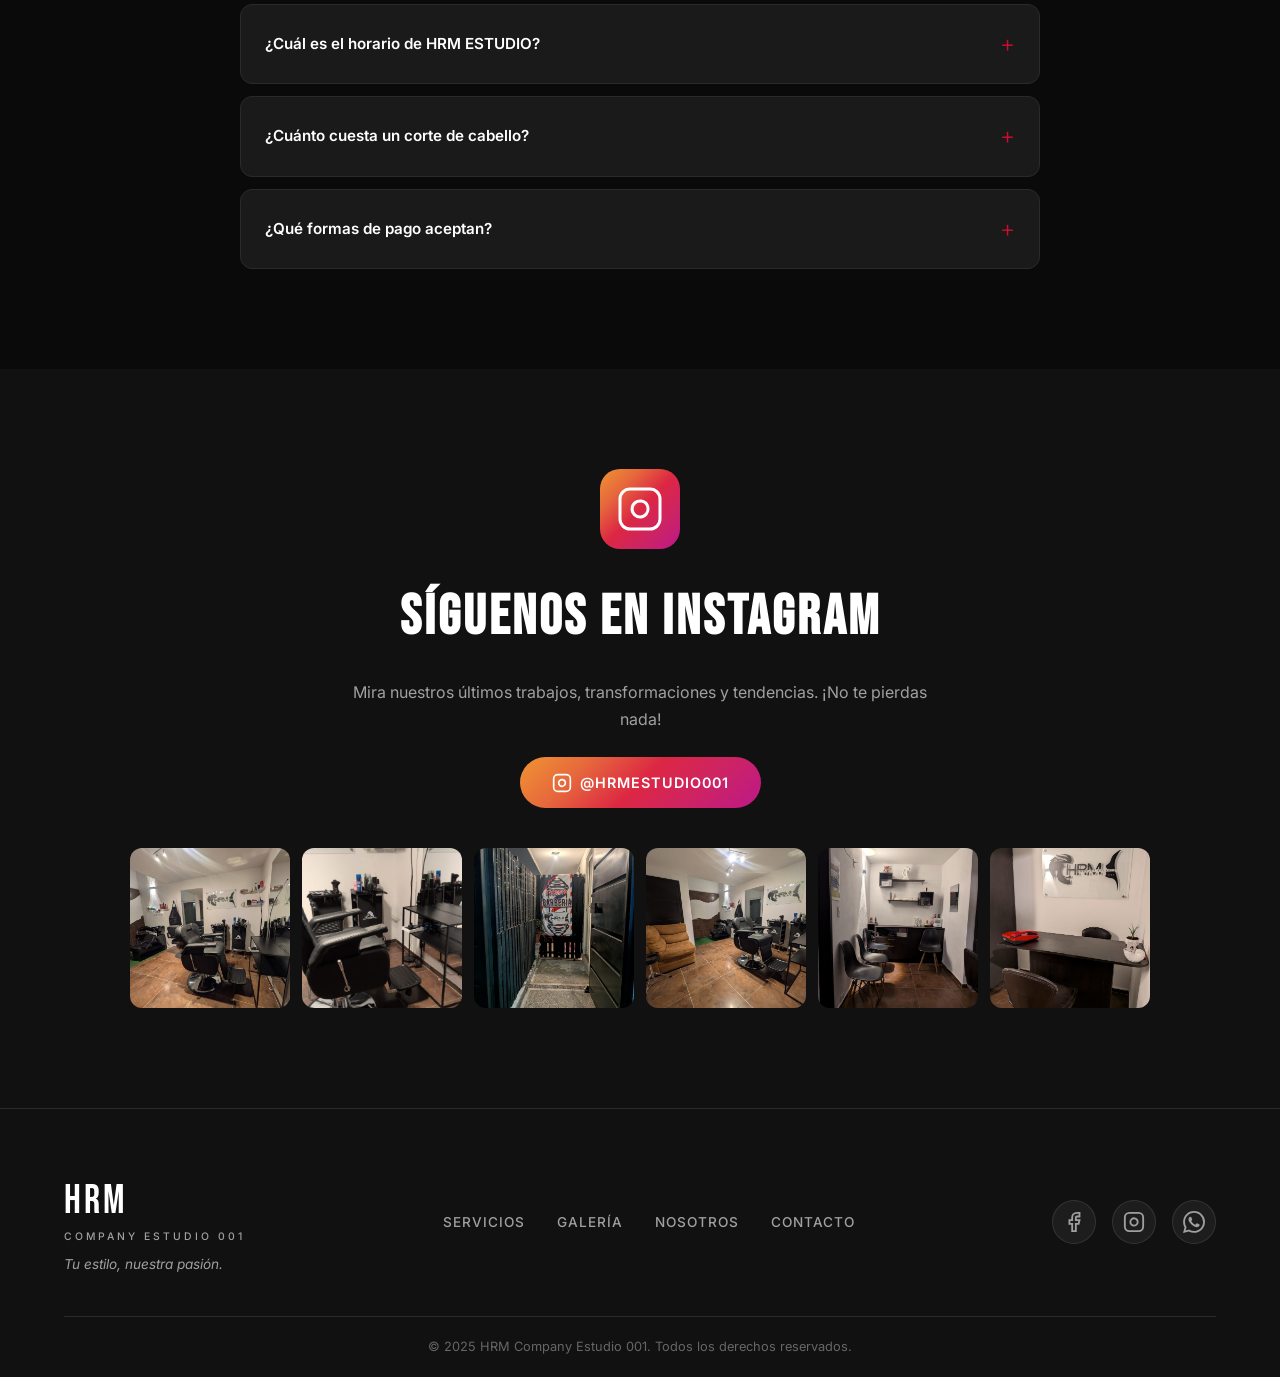
==== commit 785939de: "Maximum SEO optimization for Tlaxcala local dominance Structured Data: - AggregateRating (5.0/5, 3 r" ====
--- a/index.html
+++ b/index.html
@@ -1,5 +1,5 @@
 <!DOCTYPE html>
-<html lang="es" data-theme="dark">
+<html lang="es-MX" data-theme="dark">
 <head>
   <meta charset="UTF-8">
   <meta name="viewport" content="width=device-width, initial-scale=1.0">
@@ -10,7 +10,7 @@
   <meta name="keywords" content="barbería Tlaxcala, barbería Ocotlán, estética Tlaxcala, corte de cabello Tlaxcala, barba Ocotlán, colorimetría Tlaxcala, maquillaje Tlaxcala, HRM ESTUDIO, barbershop Tlaxcala, salon de belleza Ocotlán, corte de barba, diseño de cabello, ondulados permanentes, rizado de pestañas, peinados para eventos Tlaxcala, mejor barbería Tlaxcala, barbería cerca de ISSSTE Ocotlán, barbería Apizaco, estética Apizaco, corte fade Tlaxcala, barber shop Ocotlán, peluquería Tlaxcala, salón unisex Tlaxcala, barbería económica Tlaxcala, hidratación barba Tlaxcala, maquillaje XV años Tlaxcala, peinados boda Tlaxcala, barbería Carretera Ocotlán, estilista Tlaxcala, haircut Tlaxcala Mexico">
   <meta name="author" content="HRM Company Estudio 001">
   <meta name="robots" content="index, follow, max-image-preview:large, max-snippet:-1, max-video-preview:-1">
-  <link rel="canonical" href="https://droko1982.github.io/hrm-estudio/">
+  <link rel="canonical" href="https://barberiaestudio.com/">
 
   <!-- Geo SEO for Tlaxcala, Mexico -->
   <meta name="geo.region" content="MX-TLA">
@@ -20,19 +20,30 @@
   <meta name="language" content="Spanish">
   <meta name="content-language" content="es-MX">
 
-  <!-- Open Graph / Facebook -->
-  <meta property="og:type" content="website">
-  <meta property="og:url" content="https://droko1982.github.io/hrm-estudio/">
-  <meta property="og:title" content="HRM ESTUDIO | Barbería & Estética en Tlaxcala">
-  <meta property="og:description" content="Tu estilo, nuestra pasión. Barbería y estética profesional en Ocotlán, Tlaxcala. Cortes, barba, colorimetría, maquillaje y más. Agenda por WhatsApp.">
+  <!-- Hreflang -->
+  <link rel="alternate" hreflang="es-MX" href="https://barberiaestudio.com/">
+  <link rel="alternate" hreflang="x-default" href="https://barberiaestudio.com/">
+
+  <!-- Open Graph / Facebook + Business -->
+  <meta property="og:type" content="business.business">
+  <meta property="og:url" content="https://barberiaestudio.com/">
+  <meta property="og:title" content="HRM ESTUDIO | Mejor Barbería & Estética en Ocotlán, Tlaxcala">
+  <meta property="og:description" content="Tu estilo, nuestra pasión. Barbería y estética profesional en Ocotlán, Tlaxcala. Cortes, barba, colorimetría, maquillaje y más. Agenda por WhatsApp: 246-330-7865.">
+  <meta property="og:image" content="https://barberiaestudio.com/images/entrance.jpeg">
   <meta property="og:locale" content="es_MX">
   <meta property="og:locale:alternate" content="en_US">
   <meta property="og:site_name" content="HRM ESTUDIO">
+  <meta property="business:contact_data:street_address" content="Carretera Ocotlán, atrás de ISSSTE">
+  <meta property="business:contact_data:locality" content="Ocotlán">
+  <meta property="business:contact_data:region" content="Tlaxcala">
+  <meta property="business:contact_data:country_name" content="Mexico">
+  <meta property="business:contact_data:phone_number" content="+522463307865">
 
   <!-- Twitter Card -->
   <meta name="twitter:card" content="summary_large_image">
-  <meta name="twitter:title" content="HRM ESTUDIO | Barbería & Estética en Tlaxcala">
-  <meta name="twitter:description" content="Barbería y estética profesional en Ocotlán, Tlaxcala. Cortes, barba, colorimetría, maquillaje. Agenda por WhatsApp.">
+  <meta name="twitter:title" content="HRM ESTUDIO | Mejor Barbería en Ocotlán, Tlaxcala">
+  <meta name="twitter:description" content="Barbería y estética profesional en Ocotlán, Tlaxcala. Cortes, barba, colorimetría, maquillaje. WhatsApp: 246-330-7865.">
+  <meta name="twitter:image" content="https://barberiaestudio.com/images/entrance.jpeg">
 
   <!-- Performance: preconnect & preload -->
   <link rel="preconnect" href="https://fonts.googleapis.com">
@@ -50,7 +61,7 @@
     "name": "HRM Company Estudio 001",
     "alternateName": "HRM ESTUDIO",
     "description": "Barbería y estética profesional en Ocotlán, Tlaxcala. Servicios de corte de cabello, diseño, barba, colorimetría, ondulados, rizado de pestañas, maquillaje profesional.",
-    "url": "https://droko1982.github.io/hrm-estudio/",
+    "url": "https://barberiaestudio.com/",
     "telephone": ["+522463307865", "+522464946576"],
     "address": {
       "@type": "PostalAddress",
@@ -80,23 +91,52 @@
     ],
     "priceRange": "$60 - $400 MXN",
     "currenciesAccepted": "MXN",
-    "paymentAccepted": "Efectivo",
+    "paymentAccepted": "Efectivo, Transferencia bancaria",
+    "image": "https://barberiaestudio.com/images/entrance.jpeg",
     "areaServed": [
+      {"@type": "City", "name": "Ocotlán de Juárez"},
+      {"@type": "City", "name": "Tlaxcala de Xicohténcatl", "sameAs": "https://es.wikipedia.org/wiki/Tlaxcala_de_Xicohténcatl"},
+      {"@type": "City", "name": "Apizaco"},
+      {"@type": "City", "name": "Chiautempan"},
+      {"@type": "City", "name": "Santa Ana Chiautempan"},
+      {"@type": "City", "name": "Panotla"},
+      {"@type": "City", "name": "Totolac"},
+      {"@type": "City", "name": "Apetatitlán de Antonio Carvajal"},
+      {"@type": "City", "name": "Contla de Juan Cuamatzi"},
+      {"@type": "City", "name": "Zacatelco"},
+      {"@type": "City", "name": "Ixtacuixtla"},
+      {"@type": "City", "name": "Huamantla"},
+      {"@type": "City", "name": "Calpulalpan"},
+      {"@type": "AdministrativeArea", "name": "Tlaxcala", "sameAs": "https://es.wikipedia.org/wiki/Tlaxcala"}
+    ],
+    "aggregateRating": {
+      "@type": "AggregateRating",
+      "ratingValue": "5.0",
+      "bestRating": "5",
+      "ratingCount": "3",
+      "reviewCount": "3"
+    },
+    "review": [
       {
-        "@type": "City",
-        "name": "Ocotlán de Juárez",
-        "containedInPlace": {
-          "@type": "State",
-          "name": "Tlaxcala"
-        }
+        "@type": "Review",
+        "author": {"@type": "Person", "name": "Carlos M."},
+        "datePublished": "2026-03-15",
+        "reviewBody": "Excelente servicio, muy profesional. El mejor corte que me han hecho en Tlaxcala. El ambiente del estudio es increíble.",
+        "reviewRating": {"@type": "Rating", "ratingValue": "5", "bestRating": "5"}
       },
       {
-        "@type": "State",
-        "name": "Tlaxcala",
-        "containedInPlace": {
-          "@type": "Country",
-          "name": "México"
-        }
+        "@type": "Review",
+        "author": {"@type": "Person", "name": "Ana R."},
+        "datePublished": "2026-03-01",
+        "reviewBody": "Me encantó el trabajo de colorimetría. Quedé exactamente como quería. El trato es muy amable y te asesoran super bien.",
+        "reviewRating": {"@type": "Rating", "ratingValue": "5", "bestRating": "5"}
+      },
+      {
+        "@type": "Review",
+        "author": {"@type": "Person", "name": "Roberto L."},
+        "datePublished": "2026-02-20",
+        "reviewBody": "El diseño de barba quedó perfecto. Se nota que dominan su oficio. El lugar está muy limpio y tienen productos de calidad.",
+        "reviewRating": {"@type": "Rating", "ratingValue": "5", "bestRating": "5"}
       }
     ],
     "sameAs": [
@@ -148,10 +188,10 @@
     "@context": "https://schema.org",
     "@type": "BreadcrumbList",
     "itemListElement": [
-      {"@type": "ListItem", "position": 1, "name": "Inicio", "item": "https://droko1982.github.io/hrm-estudio/"},
-      {"@type": "ListItem", "position": 2, "name": "Servicios", "item": "https://droko1982.github.io/hrm-estudio/#servicios"},
-      {"@type": "ListItem", "position": 3, "name": "Galería", "item": "https://droko1982.github.io/hrm-estudio/#galeria"},
-      {"@type": "ListItem", "position": 4, "name": "Contacto", "item": "https://droko1982.github.io/hrm-estudio/#contacto"}
+      {"@type": "ListItem", "position": 1, "name": "Inicio", "item": "https://barberiaestudio.com/"},
+      {"@type": "ListItem", "position": 2, "name": "Servicios", "item": "https://barberiaestudio.com/#servicios"},
+      {"@type": "ListItem", "position": 3, "name": "Galería", "item": "https://barberiaestudio.com/#galeria"},
+      {"@type": "ListItem", "position": 4, "name": "Contacto", "item": "https://barberiaestudio.com/#contacto"}
     ]
   }
   </script>
@@ -564,6 +604,67 @@
               </div>
             </div>
           </div>
+        </div>
+      </div>
+    </div>
+  </section>
+
+  <!-- ============ SERVICE AREAS ============ -->
+  <section class="service-areas">
+    <div class="container">
+      <div class="section-header">
+        <span class="section-tag" data-es="Cobertura" data-en="Service Area">Cobertura</span>
+        <h2 class="section-title" data-es="Barbería Para Todo Tlaxcala" data-en="Barbershop for All of Tlaxcala">Barbería Para Todo Tlaxcala</h2>
+        <p class="section-desc" data-es="Recibimos clientes de toda la región. Si buscas la mejor barbería cerca de ti, estamos en Ocotlán con fácil acceso desde:" data-en="We welcome clients from the entire region. If you're looking for the best barbershop near you, we're in Ocotlán with easy access from:">Recibimos clientes de toda la región. Si buscas la mejor barbería cerca de ti, estamos en Ocotlán con fácil acceso desde:</p>
+      </div>
+      <div class="areas-grid">
+        <div class="area-item">
+          <strong>Ocotlán</strong>
+          <small data-es="Estamos aquí" data-en="We're here">Estamos aquí</small>
+        </div>
+        <div class="area-item">
+          <strong>Tlaxcala Capital</strong>
+          <small data-es="10 min en auto" data-en="10 min by car">10 min en auto</small>
+        </div>
+        <div class="area-item">
+          <strong>Apizaco</strong>
+          <small data-es="20 min en auto" data-en="20 min by car">20 min en auto</small>
+        </div>
+        <div class="area-item">
+          <strong>Chiautempan</strong>
+          <small data-es="15 min en auto" data-en="15 min by car">15 min en auto</small>
+        </div>
+        <div class="area-item">
+          <strong>Panotla</strong>
+          <small data-es="10 min en auto" data-en="10 min by car">10 min en auto</small>
+        </div>
+        <div class="area-item">
+          <strong>Totolac</strong>
+          <small data-es="8 min en auto" data-en="8 min by car">8 min en auto</small>
+        </div>
+        <div class="area-item">
+          <strong>Apetatitlán</strong>
+          <small data-es="12 min en auto" data-en="12 min by car">12 min en auto</small>
+        </div>
+        <div class="area-item">
+          <strong>Contla</strong>
+          <small data-es="18 min en auto" data-en="18 min by car">18 min en auto</small>
+        </div>
+        <div class="area-item">
+          <strong>Zacatelco</strong>
+          <small data-es="25 min en auto" data-en="25 min by car">25 min en auto</small>
+        </div>
+        <div class="area-item">
+          <strong>Huamantla</strong>
+          <small data-es="35 min en auto" data-en="35 min by car">35 min en auto</small>
+        </div>
+        <div class="area-item">
+          <strong>Ixtacuixtla</strong>
+          <small data-es="15 min en auto" data-en="15 min by car">15 min en auto</small>
+        </div>
+        <div class="area-item">
+          <strong>Calpulalpan</strong>
+          <small data-es="40 min en auto" data-en="40 min by car">40 min en auto</small>
         </div>
       </div>
     </div>
--- a/css/styles.css
+++ b/css/styles.css
@@ -931,6 +931,55 @@
   color: var(--text-secondary);
 }
 
+/* ---------- SERVICE AREAS ---------- */
+.service-areas {
+  padding: var(--section-padding);
+  background: var(--bg-secondary);
+}
+
+.areas-grid {
+  display: grid;
+  grid-template-columns: repeat(4, 1fr);
+  gap: 16px;
+}
+
+.area-item {
+  background: var(--bg-card);
+  border: 1px solid var(--border);
+  border-radius: var(--radius);
+  padding: 20px;
+  text-align: center;
+  transition: all var(--transition);
+}
+
+.area-item:hover {
+  border-color: var(--accent);
+  transform: translateY(-2px);
+  box-shadow: var(--shadow);
+}
+
+.area-item:first-child {
+  border-color: var(--accent);
+  background: var(--service-glow);
+}
+
+.area-item strong {
+  display: block;
+  font-size: 0.95rem;
+  color: var(--text-primary);
+  margin-bottom: 4px;
+}
+
+.area-item small {
+  font-size: 0.75rem;
+  color: var(--text-muted);
+}
+
+.area-item:first-child small {
+  color: var(--accent);
+  font-weight: 600;
+}
+
 /* ---------- CONTACT ---------- */
 .contact {
   padding: var(--section-padding);
@@ -1611,6 +1660,10 @@
   .stats-grid {
     grid-template-columns: repeat(2, 1fr);
     gap: 24px;
+  }
+
+  .areas-grid {
+    grid-template-columns: repeat(3, 1fr);
   }
 
   .video-showcase {
@@ -1720,6 +1773,10 @@
     grid-auto-rows: 250px;
   }
 
+  .areas-grid {
+    grid-template-columns: repeat(2, 1fr);
+  }
+
   .stats-grid {
     grid-template-columns: repeat(2, 1fr);
     gap: 20px;
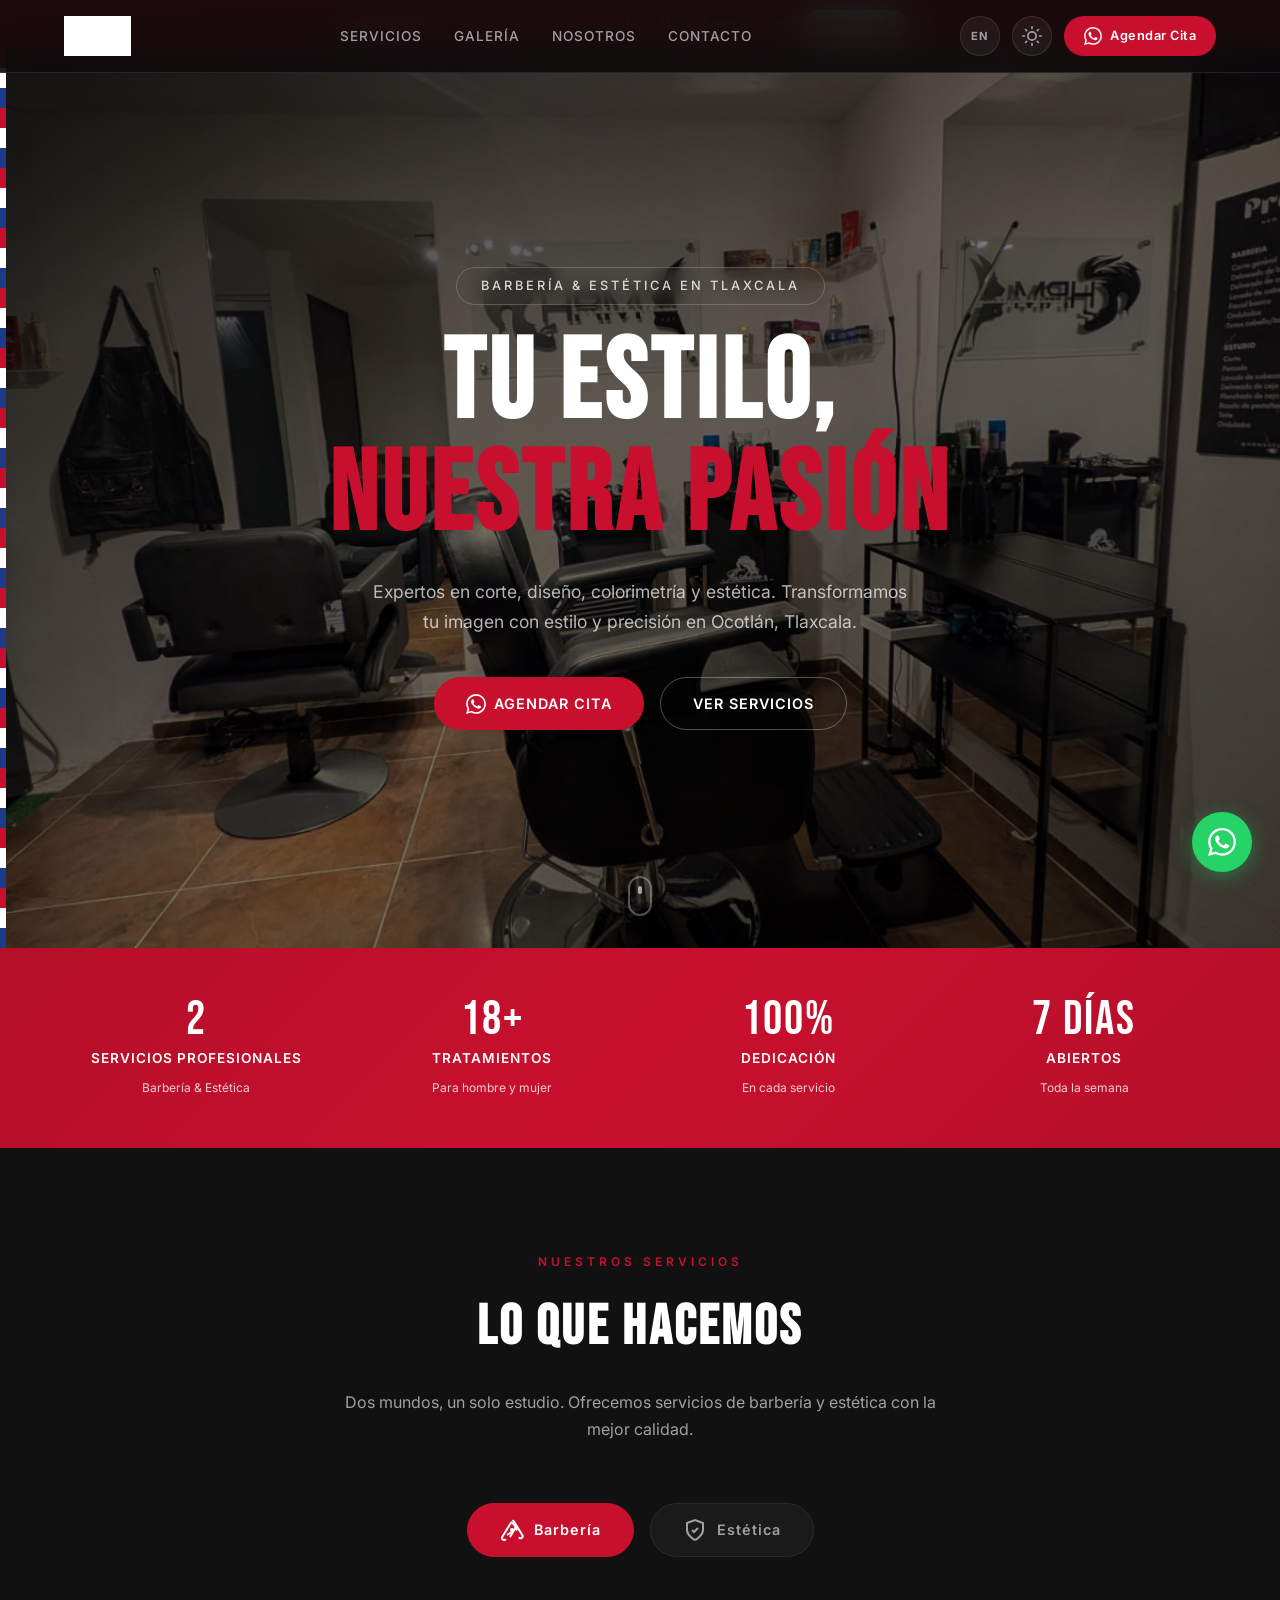
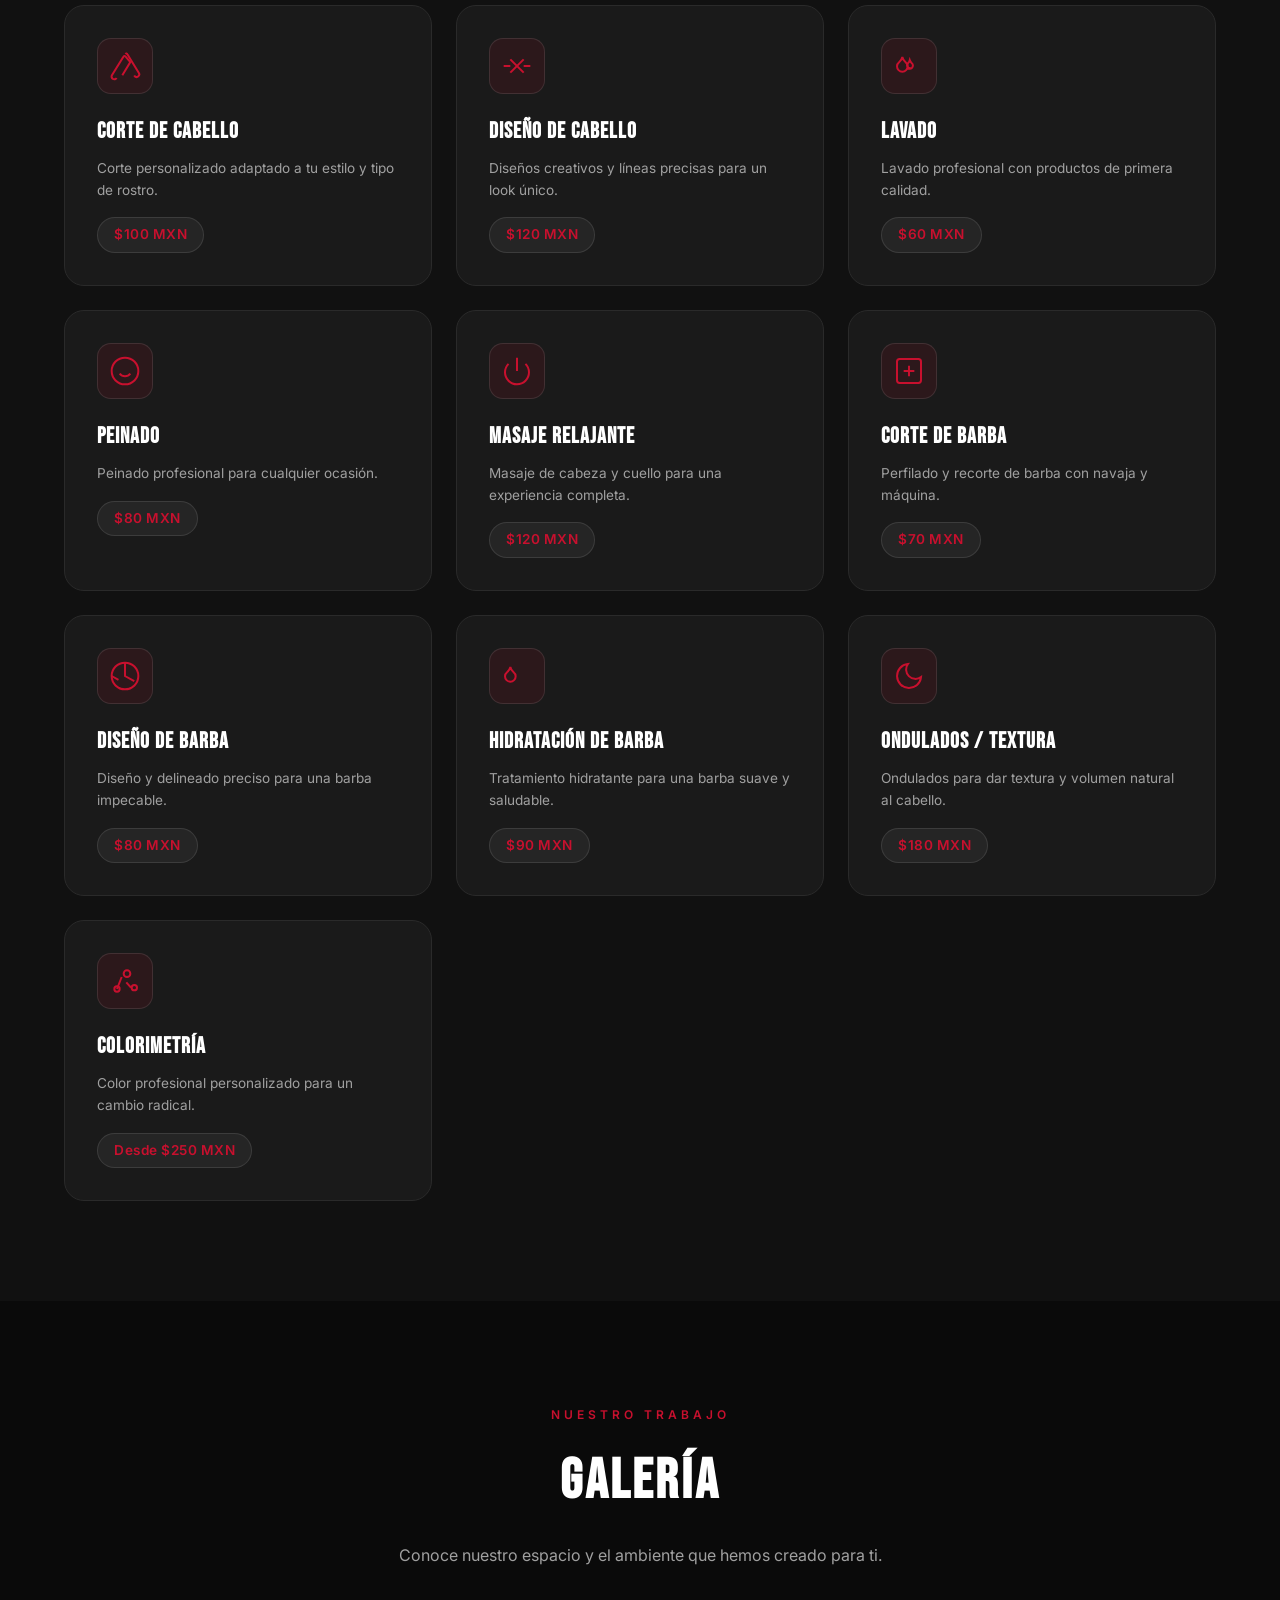
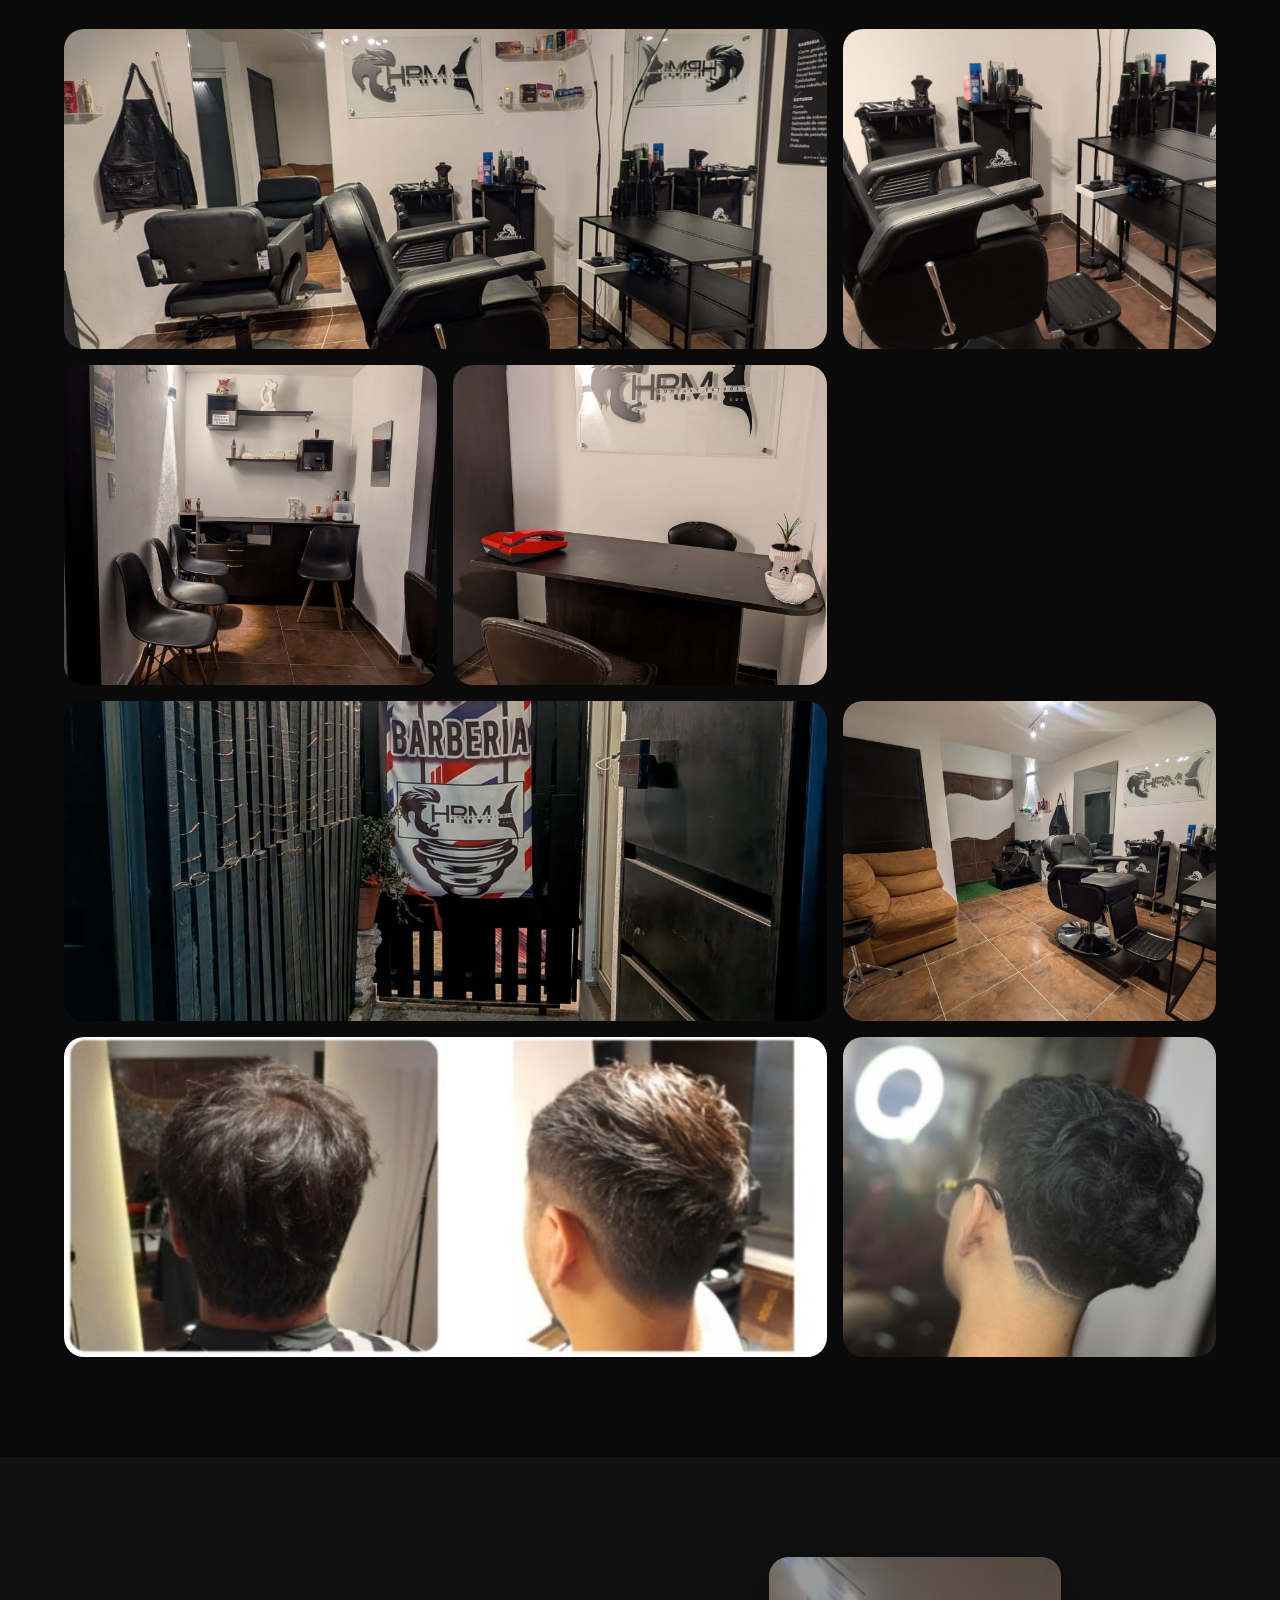
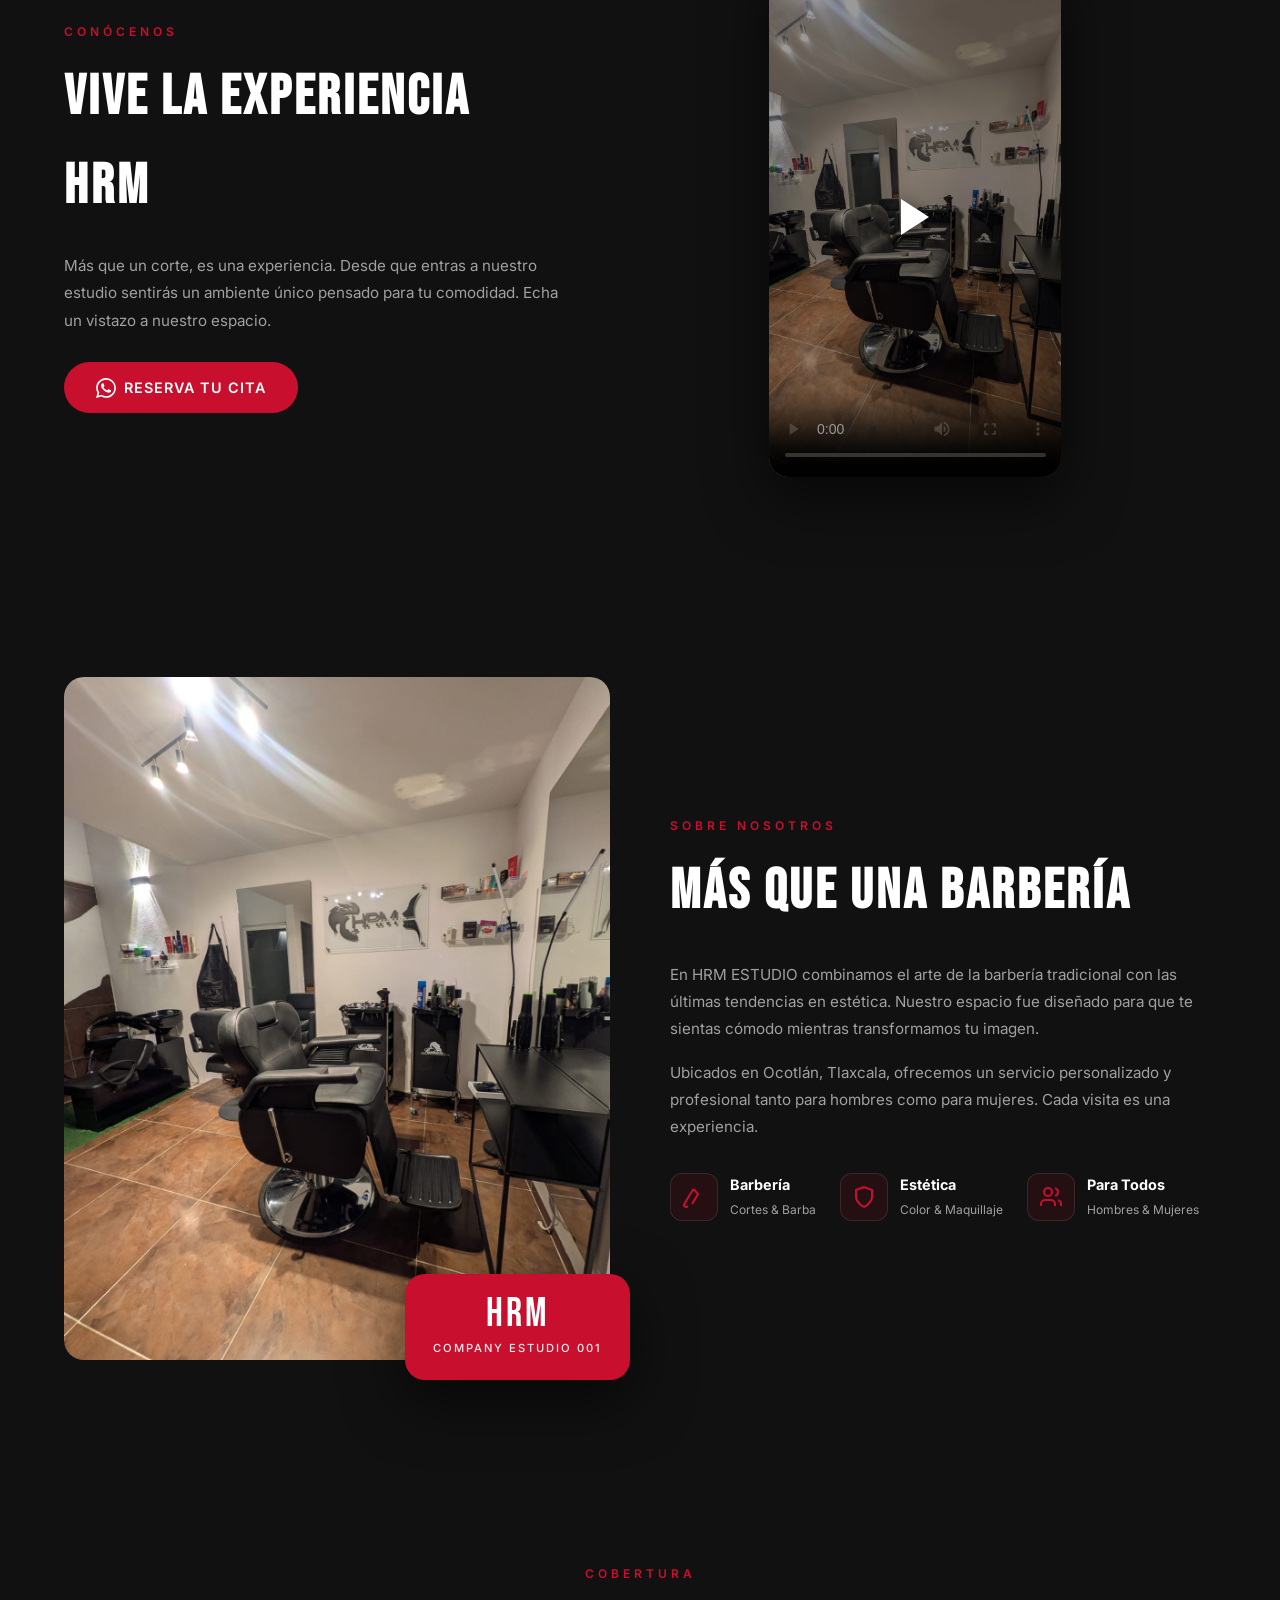
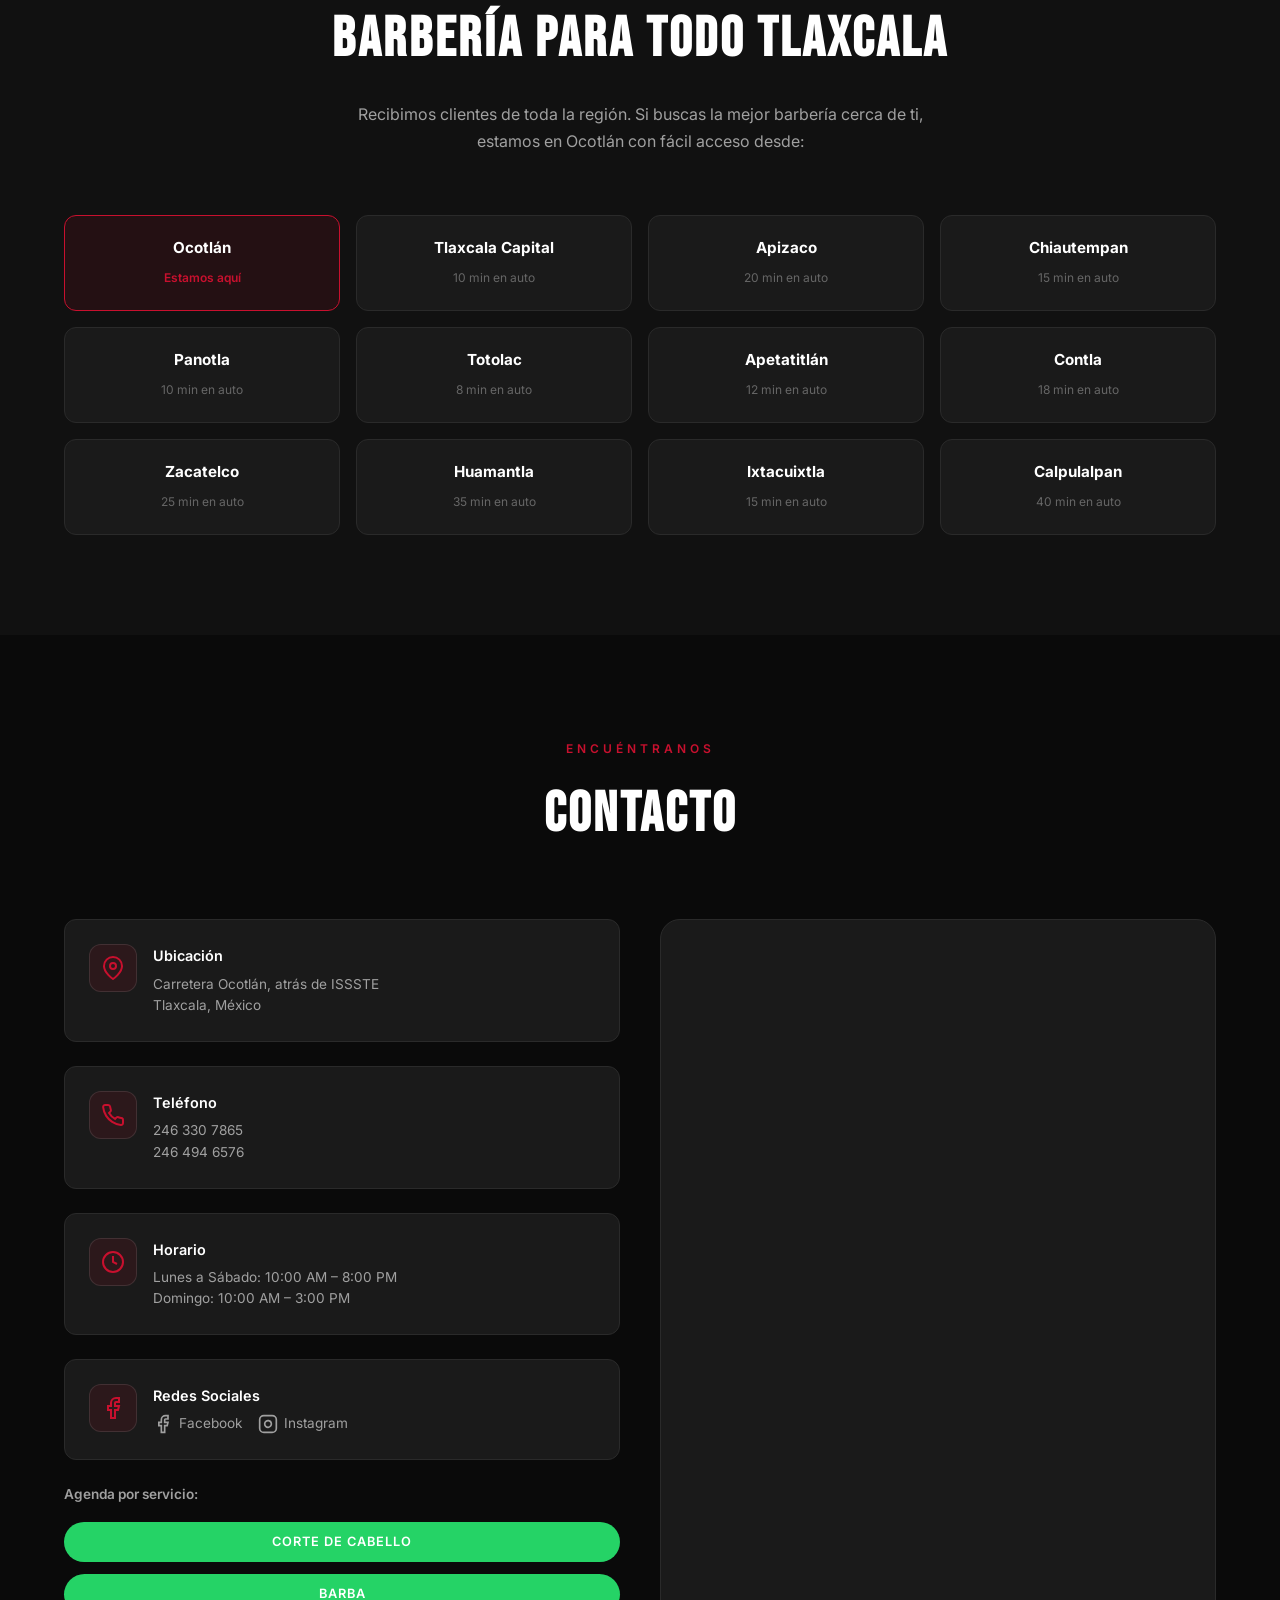
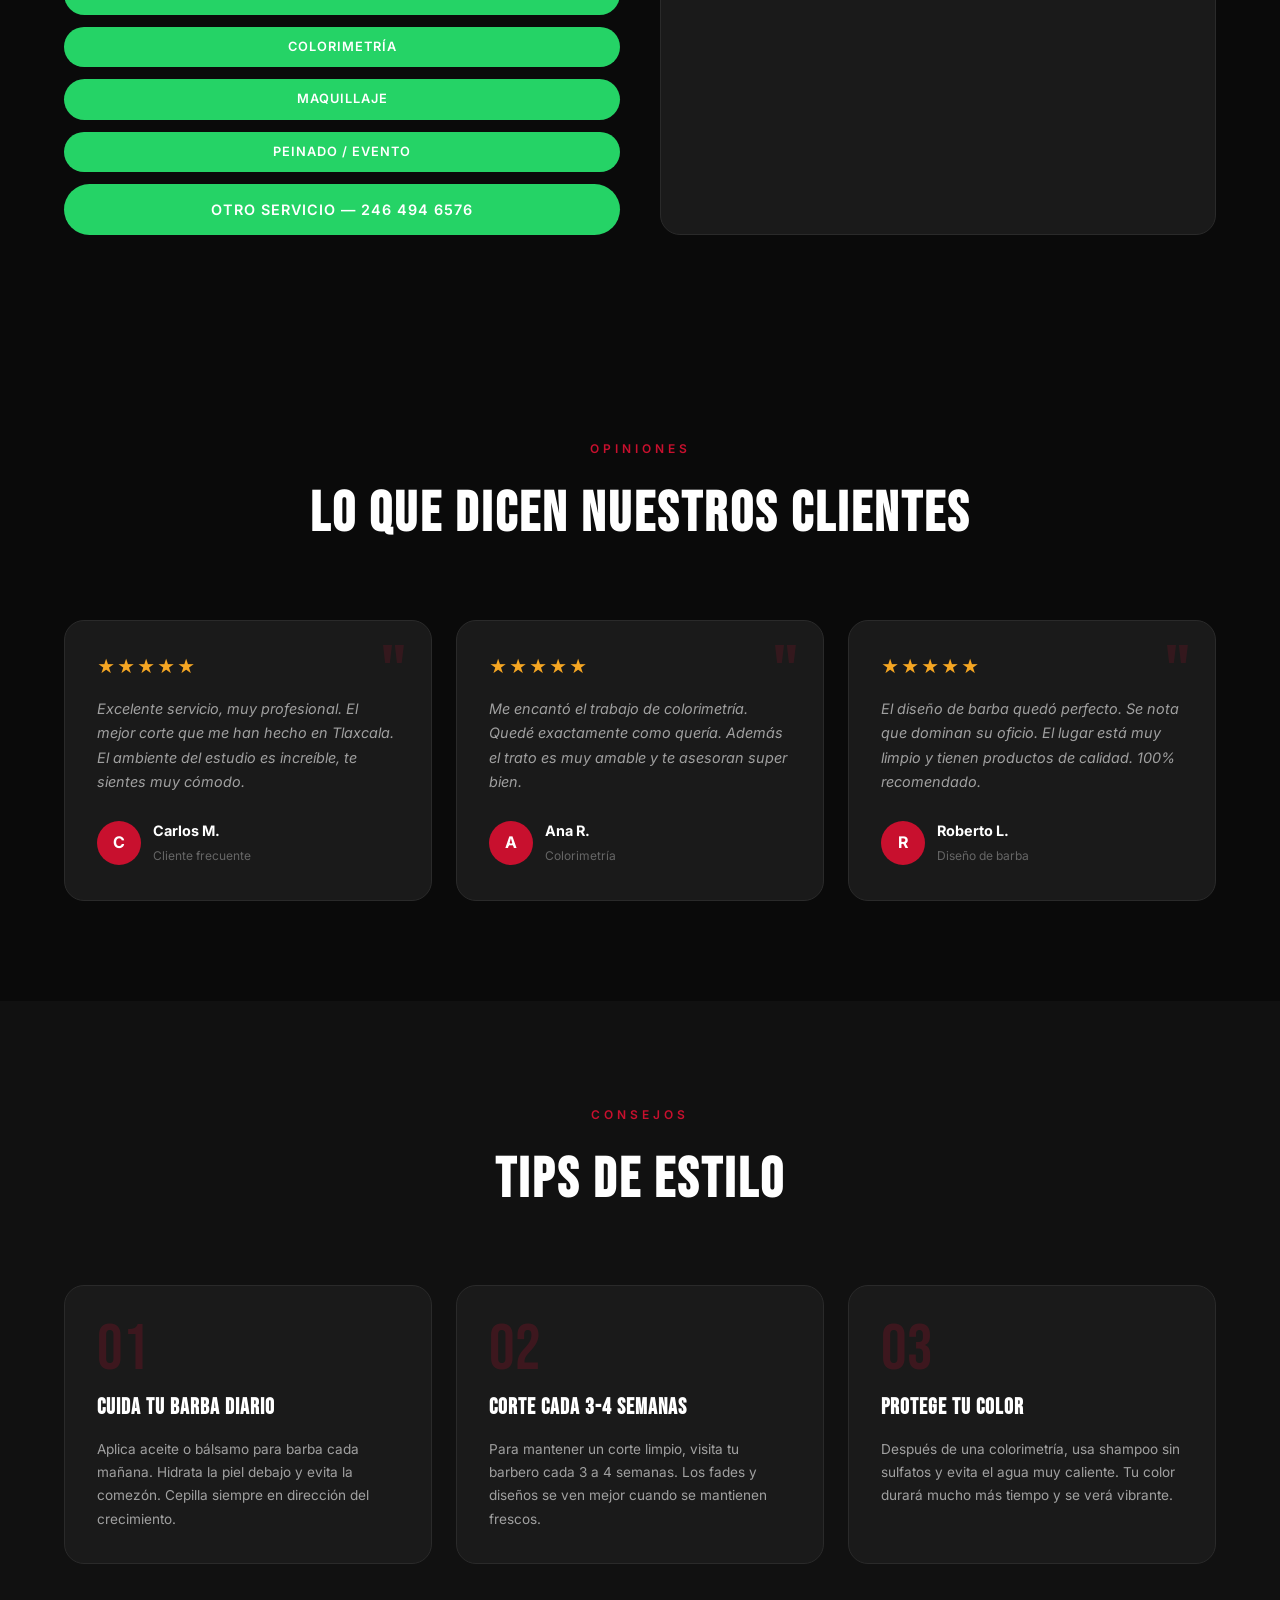
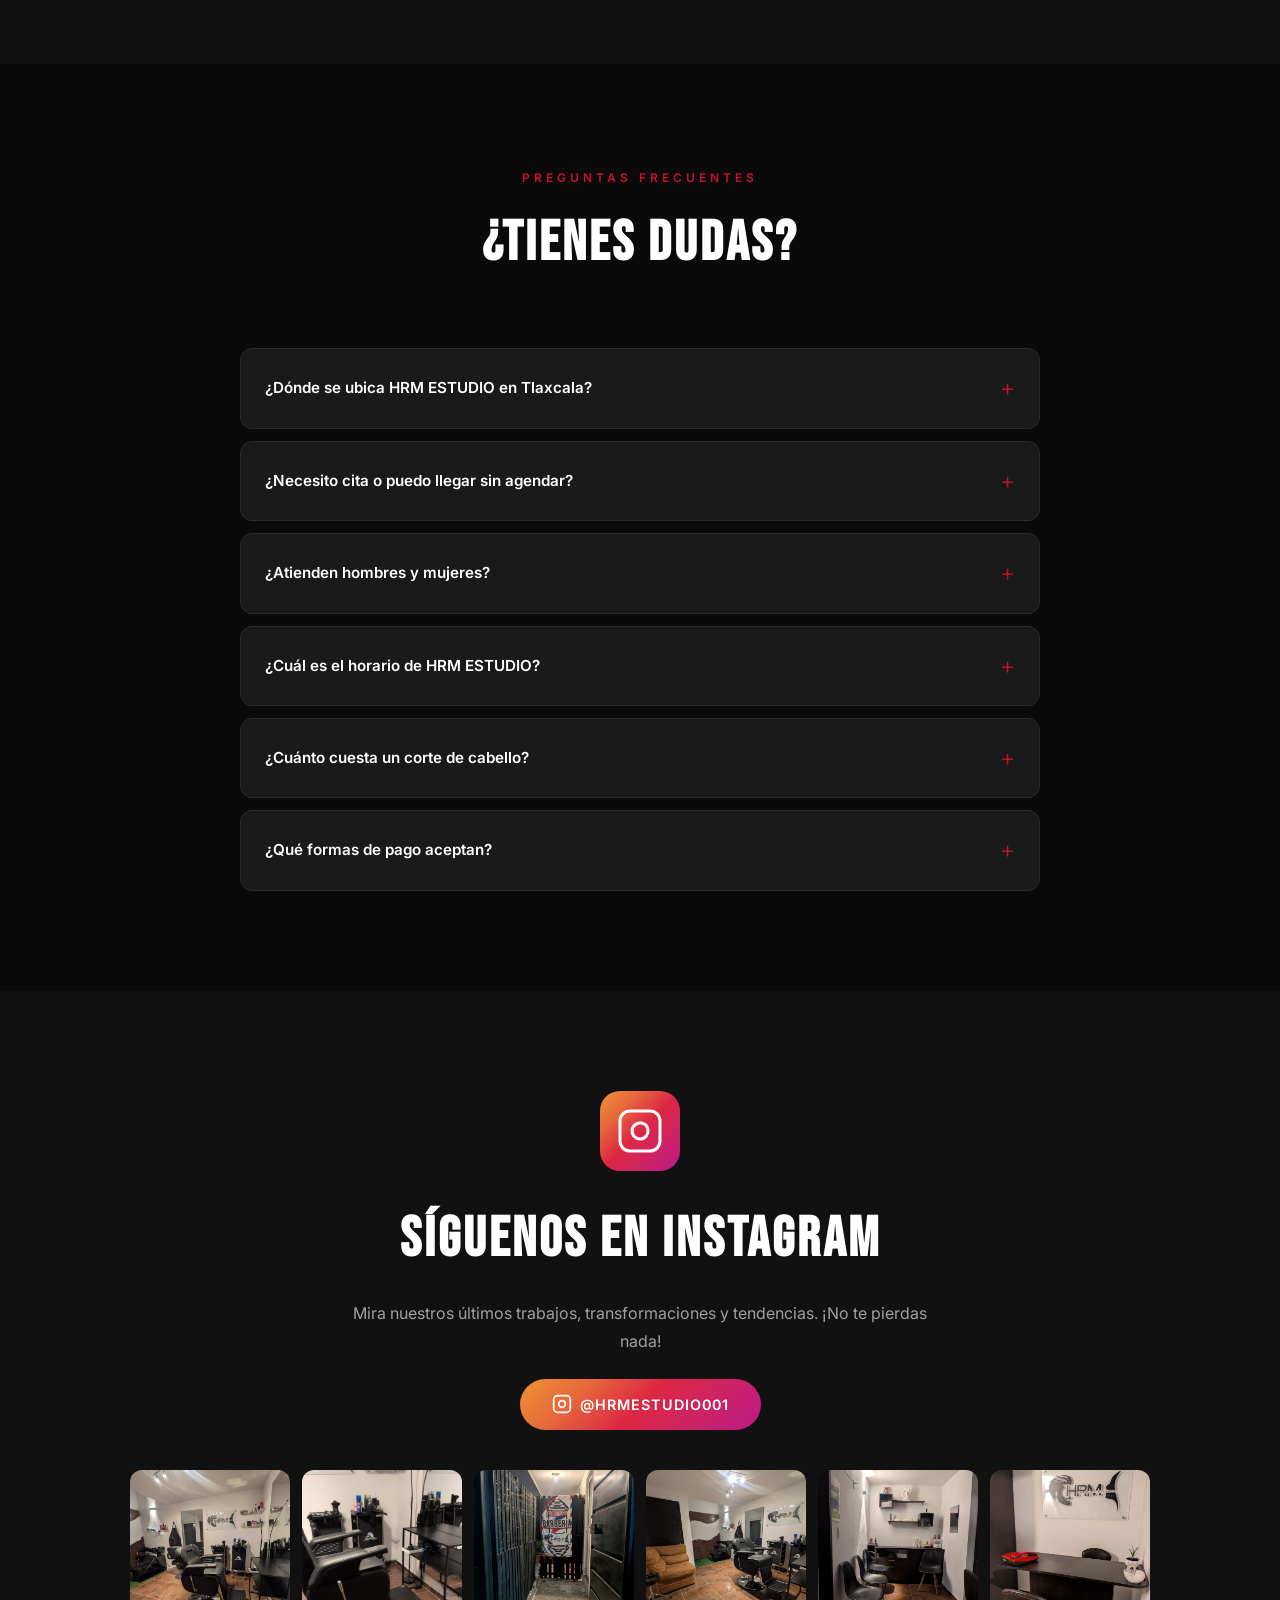
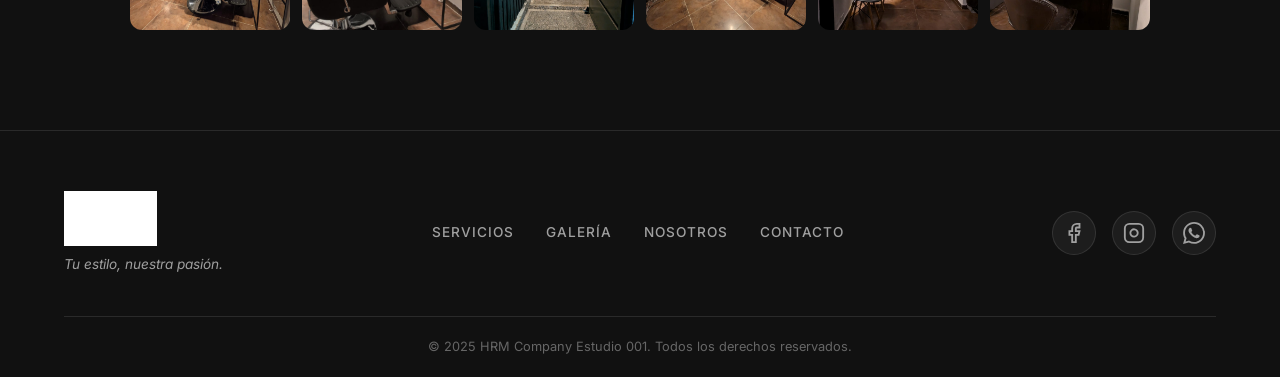
==== commit 6bc7782a: "Add logo, client photos, promo banner, service WhatsApp buttons Logo: - Real HRM Company Estudio 001" ====
--- a/index.html
+++ b/index.html
@@ -202,8 +202,7 @@
   <nav class="navbar" id="navbar">
     <div class="nav-container">
       <a href="#hero" class="nav-logo">
-        <span class="logo-text">HRM</span>
-        <span class="logo-sub">ESTUDIO</span>
+        <img src="images/logo-hrm.jpeg" alt="HRM Company Estudio 001 Logo" class="nav-logo-img" width="120" height="50">
       </a>
 
       <ul class="nav-links" id="navLinks">
@@ -236,6 +235,18 @@
     </div>
   </nav>
 
+  <!-- ============ PROMO BANNER ============ -->
+  <div class="promo-banner" id="promoBanner">
+    <div class="container">
+      <p>
+        <strong data-es="Primera visita" data-en="First visit">Primera visita</strong>
+        <span data-es="— Corte + Lavado por solo $120 MXN. ¡Agenda ahora!" data-en="— Haircut + Wash for only $120 MXN. Book now!">— Corte + Lavado por solo $120 MXN. ¡Agenda ahora!</span>
+        <a href="https://wa.me/522463307865?text=Hola%2C%20quiero%20aprovechar%20la%20promo%20de%20primera%20visita" target="_blank" rel="noopener" data-es="Agendar" data-en="Book">Agendar</a>
+      </p>
+      <button class="promo-close" id="promoClose" aria-label="Close">&times;</button>
+    </div>
+  </div>
+
   <!-- ============ HERO ============ -->
   <section class="hero" id="hero">
     <!-- Cinematic photo slideshow -->
@@ -528,6 +539,14 @@
           <img src="images/studio-2.jpeg" alt="Vista amplia del estudio HRM con silla de barbero y estación de lavado" loading="lazy" width="600" height="800">
           <div class="gallery-overlay"><span data-es="Nuestro Espacio" data-en="Our Space">Nuestro Espacio</span></div>
         </div>
+        <div class="gallery-item gallery-item--large" data-lightbox="images/before-after.jpeg">
+          <img src="images/before-after.jpeg" alt="Antes y después de corte de cabello profesional en HRM ESTUDIO Tlaxcala" loading="lazy" width="800" height="600">
+          <div class="gallery-overlay"><span data-es="Antes & Después" data-en="Before & After">Antes & Después</span></div>
+        </div>
+        <div class="gallery-item" data-lightbox="images/design-cut.jpeg">
+          <img src="images/design-cut.jpeg" alt="Diseño de corte con línea artística en HRM ESTUDIO Ocotlán Tlaxcala" loading="lazy" width="600" height="400">
+          <div class="gallery-overlay"><span data-es="Diseño Artístico" data-en="Artistic Design">Diseño Artístico</span></div>
+        </div>
       </div>
     </div>
   </section>
@@ -731,15 +750,15 @@
             </div>
           </div>
           <!-- WhatsApp Buttons -->
+          <!-- Service-specific WhatsApp buttons -->
           <div class="contact-whatsapp">
-            <a href="https://wa.me/522463307865?text=Hola%2C%20quiero%20agendar%20una%20cita%20en%20HRM%20ESTUDIO" class="btn btn-whatsapp" target="_blank" rel="noopener">
-              <svg xmlns="http://www.w3.org/2000/svg" width="20" height="20" viewBox="0 0 24 24" fill="currentColor"><path d="M17.472 14.382c-.297-.149-1.758-.867-2.03-.967-.273-.099-.471-.148-.67.15-.197.297-.767.966-.94 1.164-.173.199-.347.223-.644.075-.297-.15-1.255-.463-2.39-1.475-.883-.788-1.48-1.761-1.653-2.059-.173-.297-.018-.458.13-.606.134-.133.298-.347.446-.52.149-.174.198-.298.298-.497.099-.198.05-.371-.025-.52-.075-.149-.669-1.612-.916-2.207-.242-.579-.487-.5-.669-.51-.173-.008-.371-.01-.57-.01-.198 0-.52.074-.792.372-.272.297-1.04 1.016-1.04 2.479 0 1.462 1.065 2.875 1.213 3.074.149.198 2.096 3.2 5.077 4.487.709.306 1.262.489 1.694.625.712.227 1.36.195 1.871.118.571-.085 1.758-.719 2.006-1.413.248-.694.248-1.289.173-1.413-.074-.124-.272-.198-.57-.347m-5.421 7.403h-.004a9.87 9.87 0 01-5.031-1.378l-.361-.214-3.741.982.998-3.648-.235-.374a9.86 9.86 0 01-1.51-5.26c.001-5.45 4.436-9.884 9.888-9.884 2.64 0 5.122 1.03 6.988 2.898a9.825 9.825 0 012.893 6.994c-.003 5.45-4.437 9.884-9.885 9.884m8.413-18.297A11.815 11.815 0 0012.05 0C5.495 0 .16 5.335.157 11.892c0 2.096.547 4.142 1.588 5.945L.057 24l6.305-1.654a11.882 11.882 0 005.683 1.448h.005c6.554 0 11.89-5.335 11.893-11.893a11.821 11.821 0 00-3.48-8.413z"/></svg>
-              <span data-es="WhatsApp — 246 330 7865" data-en="WhatsApp — 246 330 7865">WhatsApp — 246 330 7865</span>
-            </a>
-            <a href="https://wa.me/522464946576?text=Hola%2C%20quiero%20agendar%20una%20cita%20en%20HRM%20ESTUDIO" class="btn btn-whatsapp" target="_blank" rel="noopener">
-              <svg xmlns="http://www.w3.org/2000/svg" width="20" height="20" viewBox="0 0 24 24" fill="currentColor"><path d="M17.472 14.382c-.297-.149-1.758-.867-2.03-.967-.273-.099-.471-.148-.67.15-.197.297-.767.966-.94 1.164-.173.199-.347.223-.644.075-.297-.15-1.255-.463-2.39-1.475-.883-.788-1.48-1.761-1.653-2.059-.173-.297-.018-.458.13-.606.134-.133.298-.347.446-.52.149-.174.198-.298.298-.497.099-.198.05-.371-.025-.52-.075-.149-.669-1.612-.916-2.207-.242-.579-.487-.5-.669-.51-.173-.008-.371-.01-.57-.01-.198 0-.52.074-.792.372-.272.297-1.04 1.016-1.04 2.479 0 1.462 1.065 2.875 1.213 3.074.149.198 2.096 3.2 5.077 4.487.709.306 1.262.489 1.694.625.712.227 1.36.195 1.871.118.571-.085 1.758-.719 2.006-1.413.248-.694.248-1.289.173-1.413-.074-.124-.272-.198-.57-.347m-5.421 7.403h-.004a9.87 9.87 0 01-5.031-1.378l-.361-.214-3.741.982.998-3.648-.235-.374a9.86 9.86 0 01-1.51-5.26c.001-5.45 4.436-9.884 9.888-9.884 2.64 0 5.122 1.03 6.988 2.898a9.825 9.825 0 012.893 6.994c-.003 5.45-4.437 9.884-9.885 9.884m8.413-18.297A11.815 11.815 0 0012.05 0C5.495 0 .16 5.335.157 11.892c0 2.096.547 4.142 1.588 5.945L.057 24l6.305-1.654a11.882 11.882 0 005.683 1.448h.005c6.554 0 11.89-5.335 11.893-11.893a11.821 11.821 0 00-3.48-8.413z"/></svg>
-              <span data-es="WhatsApp — 246 494 6576" data-en="WhatsApp — 246 494 6576">WhatsApp — 246 494 6576</span>
-            </a>
+            <p class="wa-title" data-es="Agenda por servicio:" data-en="Book by service:">Agenda por servicio:</p>
+            <a href="https://wa.me/522463307865?text=Hola%2C%20quiero%20agendar%20un%20corte%20de%20cabello" class="btn btn-whatsapp btn-wa-sm" target="_blank" rel="noopener" data-es="Corte de Cabello" data-en="Haircut">Corte de Cabello</a>
+            <a href="https://wa.me/522463307865?text=Hola%2C%20quiero%20agendar%20corte%20y%20diseño%20de%20barba" class="btn btn-whatsapp btn-wa-sm" target="_blank" rel="noopener" data-es="Barba" data-en="Beard">Barba</a>
+            <a href="https://wa.me/522463307865?text=Hola%2C%20quiero%20agendar%20una%20colorimetría" class="btn btn-whatsapp btn-wa-sm" target="_blank" rel="noopener" data-es="Colorimetría" data-en="Hair Coloring">Colorimetría</a>
+            <a href="https://wa.me/522463307865?text=Hola%2C%20quiero%20agendar%20maquillaje%20profesional" class="btn btn-whatsapp btn-wa-sm" target="_blank" rel="noopener" data-es="Maquillaje" data-en="Makeup">Maquillaje</a>
+            <a href="https://wa.me/522463307865?text=Hola%2C%20quiero%20agendar%20un%20peinado%20para%20evento" class="btn btn-whatsapp btn-wa-sm" target="_blank" rel="noopener" data-es="Peinado / Evento" data-en="Styling / Event">Peinado / Evento</a>
+            <a href="https://wa.me/522464946576?text=Hola%2C%20quiero%20agendar%20una%20cita%20en%20HRM%20ESTUDIO" class="btn btn-whatsapp" target="_blank" rel="noopener" data-es="Otro servicio — 246 494 6576" data-en="Other service — 246 494 6576">Otro servicio — 246 494 6576</a>
           </div>
         </div>
         <!-- Map -->
@@ -951,8 +970,7 @@
     <div class="container">
       <div class="footer-content">
         <div class="footer-brand">
-          <span class="logo-text">HRM</span>
-          <span class="logo-sub">COMPANY ESTUDIO 001</span>
+          <img src="images/logo-hrm.jpeg" alt="HRM Company Estudio 001" class="footer-logo-img" width="160" height="65">
           <p class="footer-tagline" data-es="Tu estilo, nuestra pasión." data-en="Your style, our passion.">Tu estilo, nuestra pasión.</p>
         </div>
         <div class="footer-links">
--- a/css/styles.css
+++ b/css/styles.css
@@ -149,6 +149,18 @@
   gap: 6px;
 }
 
+.nav-logo-img {
+  height: 40px;
+  width: auto;
+  object-fit: contain;
+  filter: brightness(0) invert(1);
+  transition: filter var(--transition);
+}
+
+[data-theme="light"] .nav-logo-img {
+  filter: brightness(0);
+}
+
 .logo-text {
   font-family: var(--font-heading);
   font-size: 2rem;
@@ -290,6 +302,68 @@
 
 .hamburger.active span:nth-child(3) {
   transform: rotate(-45deg) translate(5px, -5px);
+}
+
+/* ---------- PROMO BANNER ---------- */
+.promo-banner {
+  background: linear-gradient(90deg, var(--accent) 0%, #a00d24 100%);
+  color: white;
+  padding: 10px 0;
+  text-align: center;
+  position: relative;
+  z-index: 999;
+}
+
+.promo-banner .container {
+  display: flex;
+  align-items: center;
+  justify-content: center;
+  gap: 16px;
+}
+
+.promo-banner p {
+  font-size: 0.85rem;
+  display: flex;
+  align-items: center;
+  gap: 8px;
+  flex-wrap: wrap;
+  justify-content: center;
+}
+
+.promo-banner a {
+  background: white;
+  color: var(--accent);
+  padding: 4px 16px;
+  border-radius: 50px;
+  font-weight: 700;
+  font-size: 0.8rem;
+  text-transform: uppercase;
+  letter-spacing: 1px;
+  transition: all var(--transition);
+}
+
+.promo-banner a:hover {
+  background: rgba(255,255,255,0.9);
+  transform: scale(1.05);
+}
+
+.promo-close {
+  background: none;
+  border: none;
+  color: white;
+  font-size: 1.4rem;
+  cursor: pointer;
+  opacity: 0.7;
+  transition: opacity var(--transition);
+  flex-shrink: 0;
+}
+
+.promo-close:hover {
+  opacity: 1;
+}
+
+.promo-banner.hidden {
+  display: none;
 }
 
 /* ---------- HERO ---------- */
@@ -1084,6 +1158,18 @@
   box-shadow: 0 8px 25px rgba(37, 211, 102, 0.3);
 }
 
+.btn-wa-sm {
+  font-size: 0.8rem;
+  padding: 10px 20px;
+}
+
+.wa-title {
+  font-size: 0.85rem;
+  color: var(--text-secondary);
+  font-weight: 600;
+  margin-bottom: 4px;
+}
+
 .contact-map {
   border-radius: var(--radius-lg);
   overflow: hidden;
@@ -1107,6 +1193,17 @@
   gap: 32px;
   padding-bottom: 40px;
   border-bottom: 1px solid var(--border);
+}
+
+.footer-logo-img {
+  height: 55px;
+  width: auto;
+  object-fit: contain;
+  filter: brightness(0) invert(1);
+}
+
+[data-theme="light"] .footer-logo-img {
+  filter: brightness(0);
 }
 
 .footer-brand .logo-text {
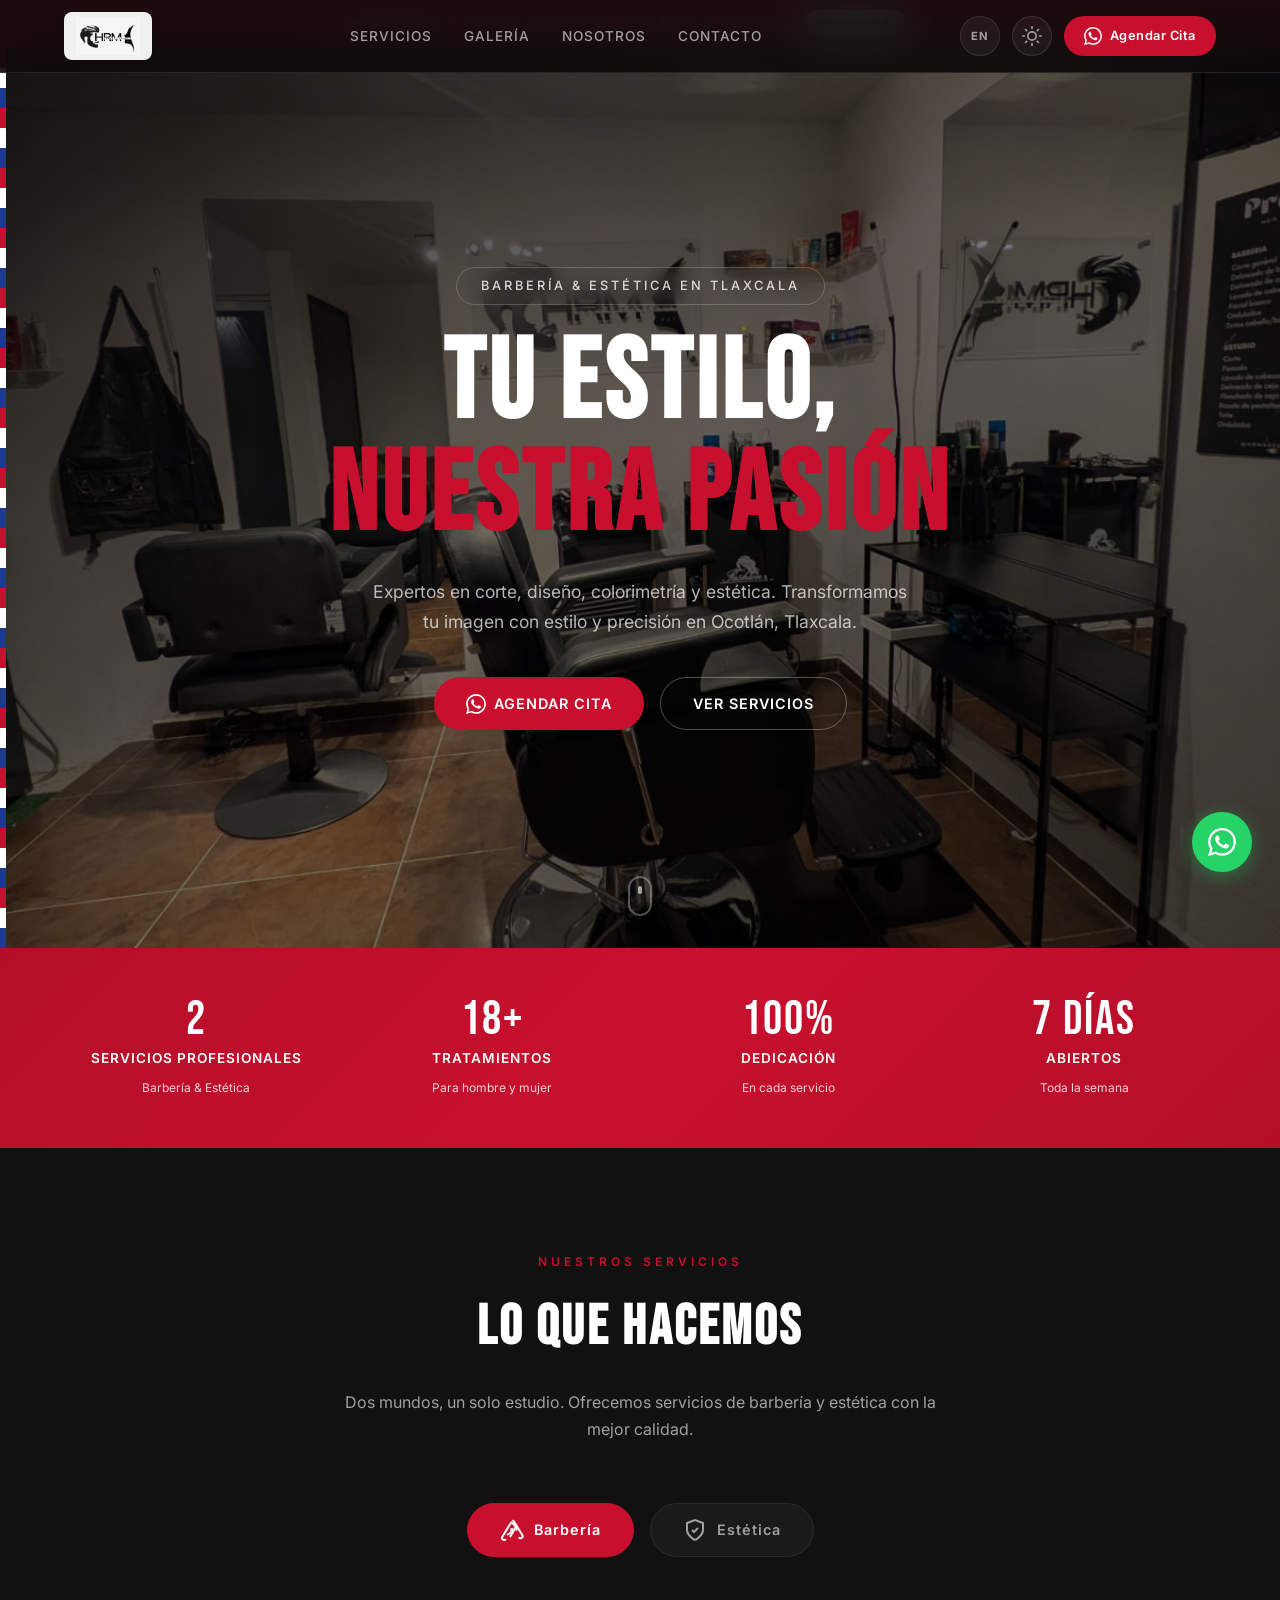
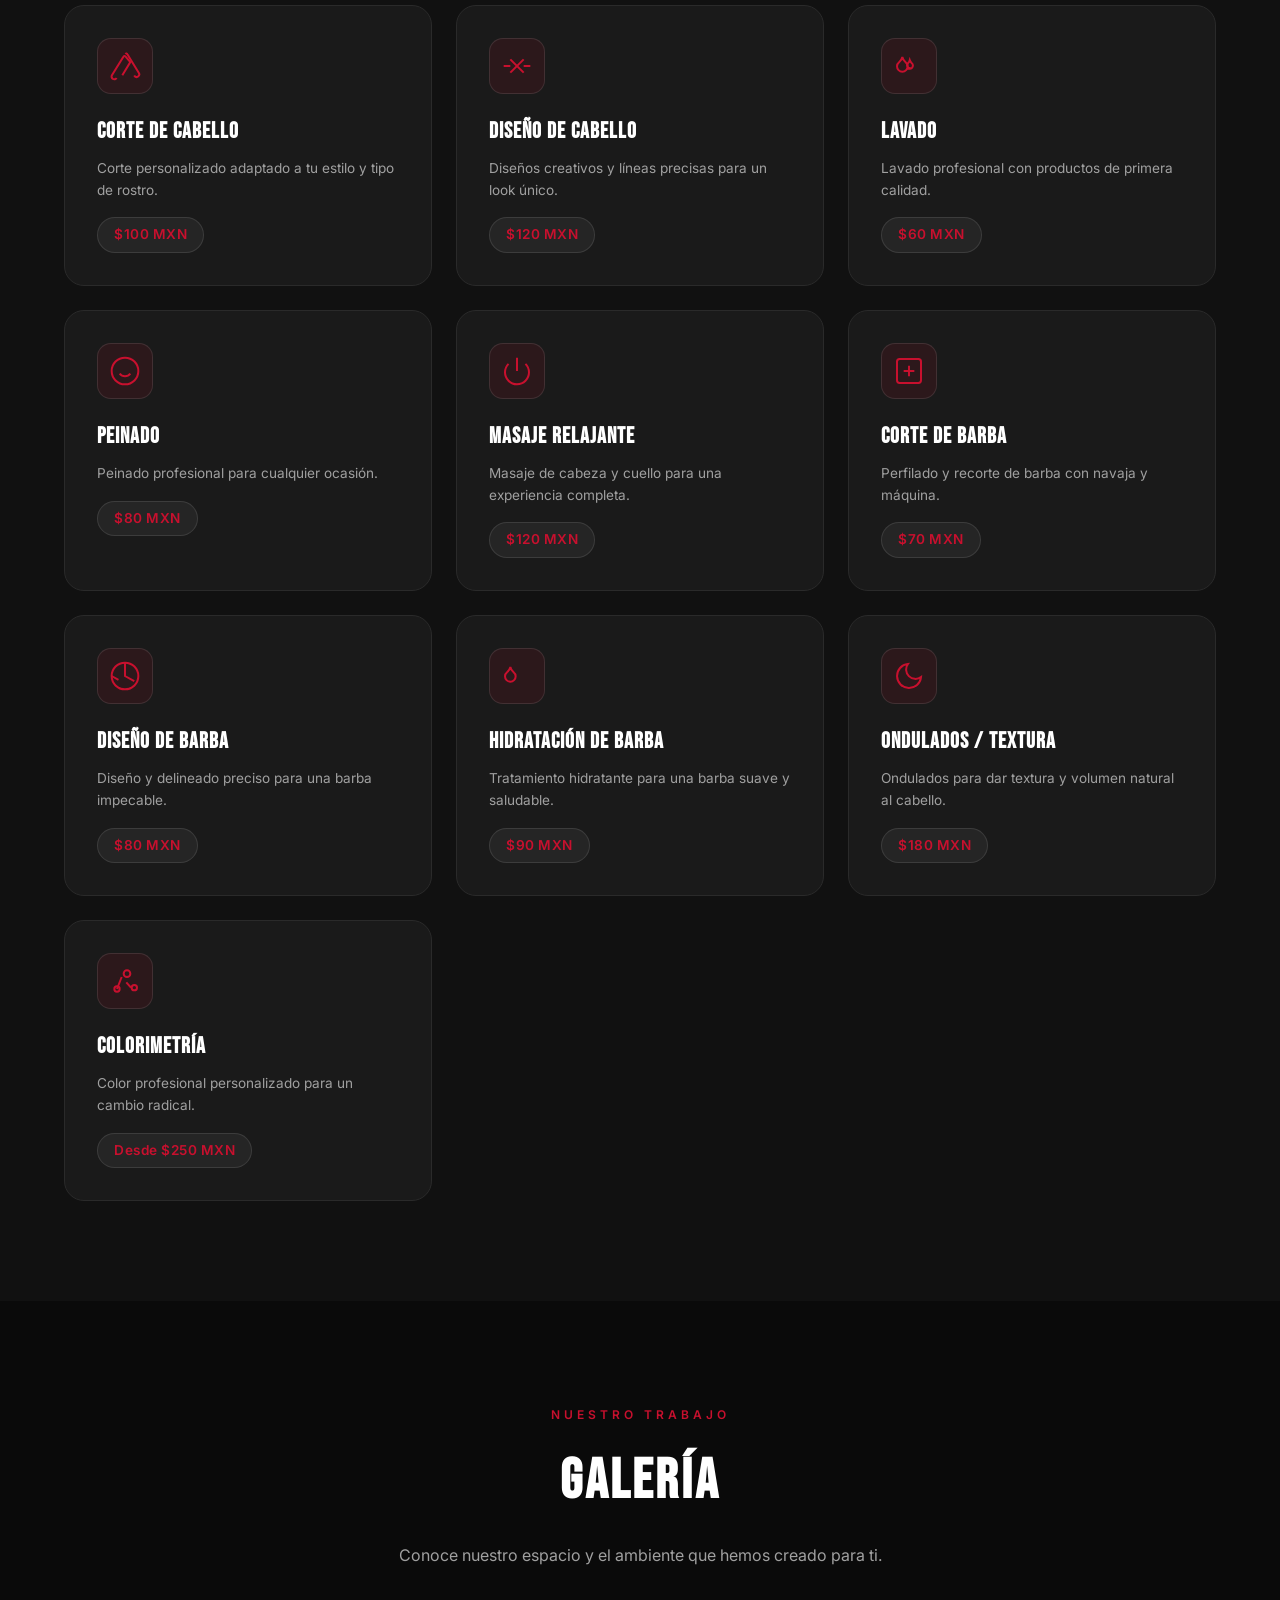
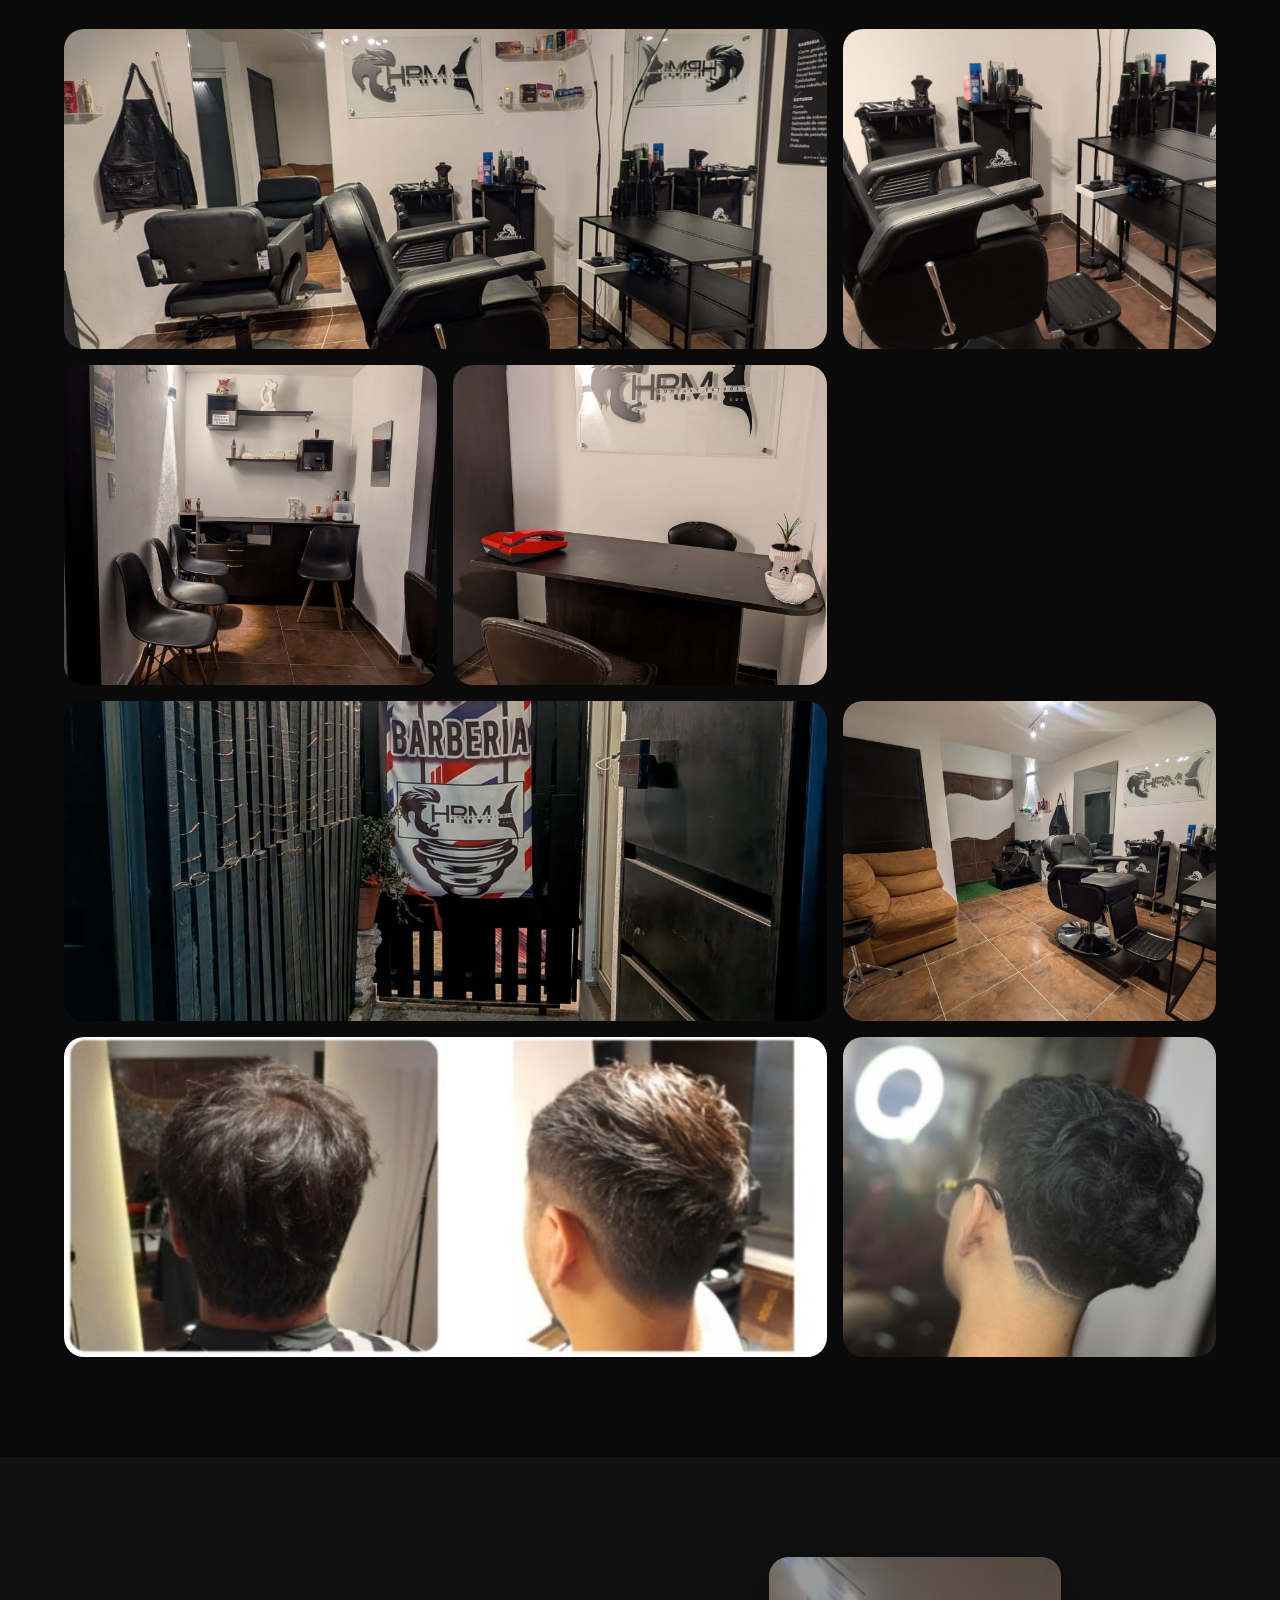
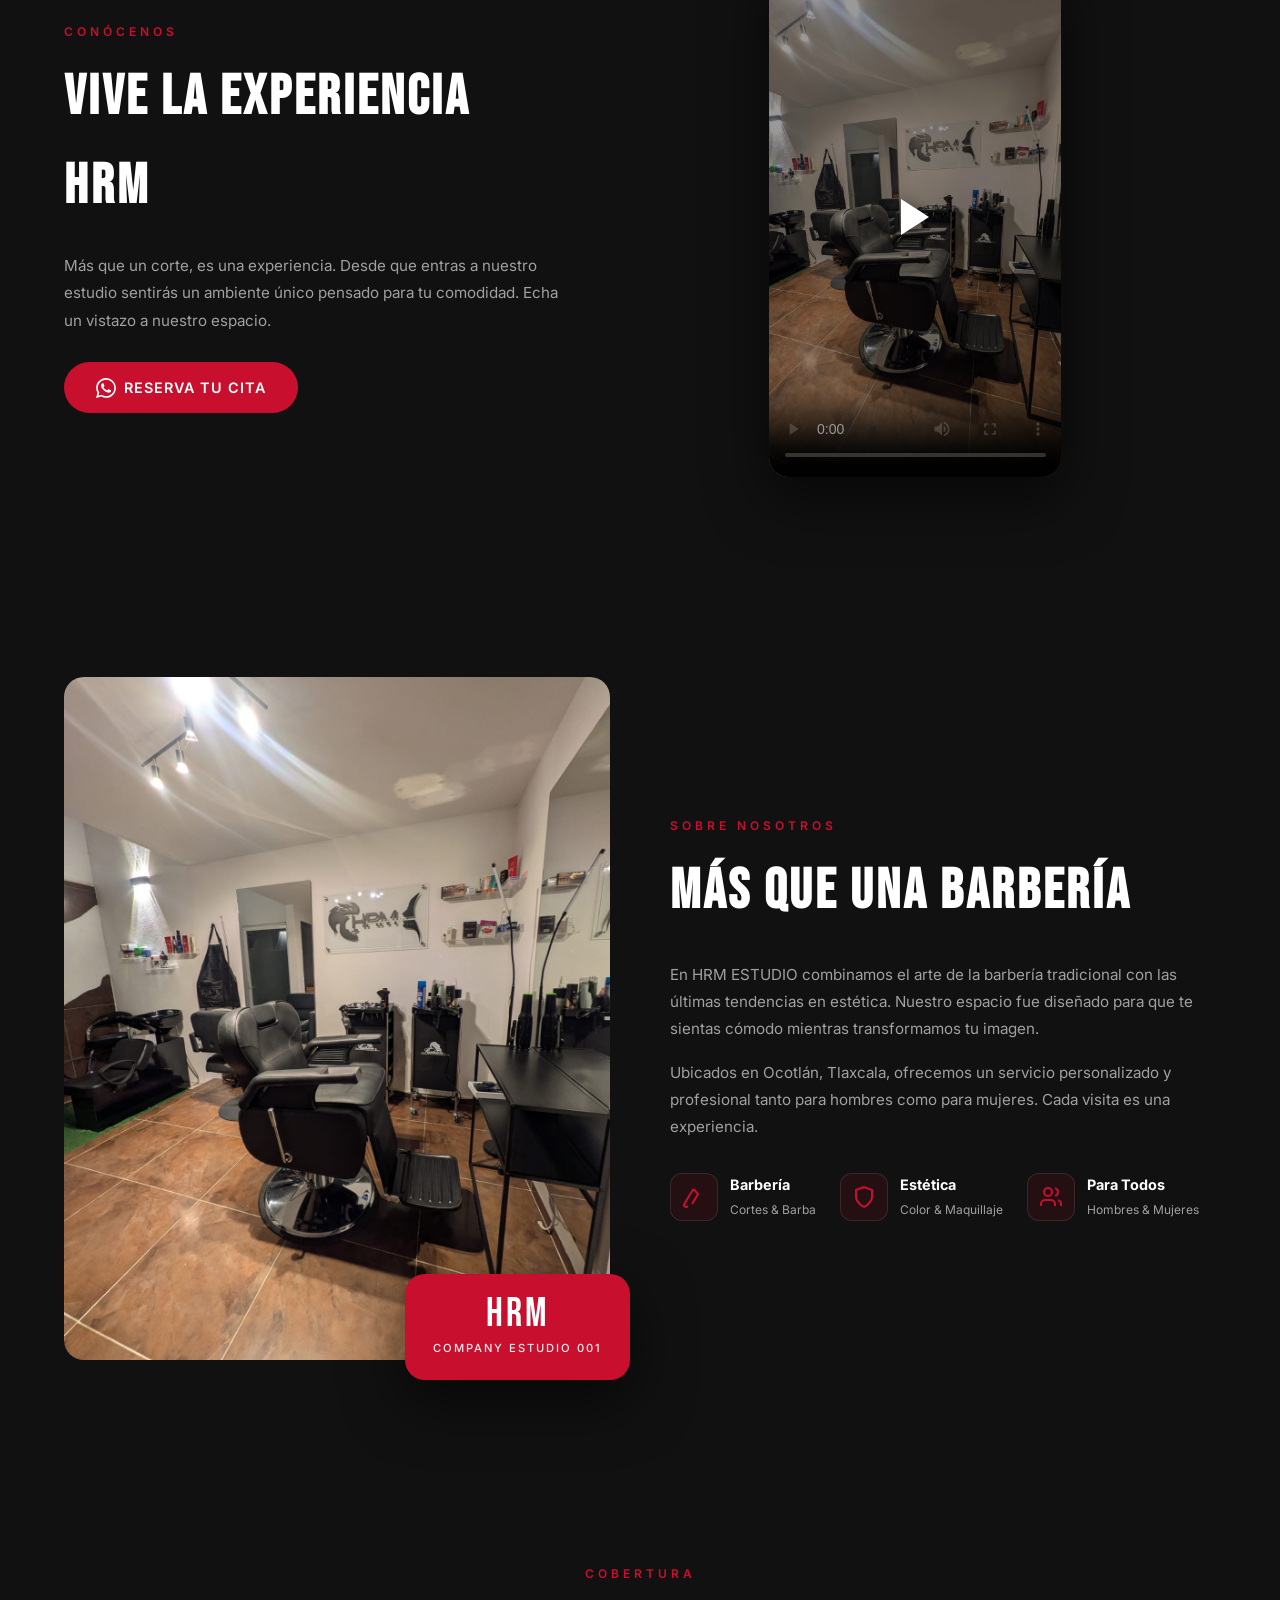
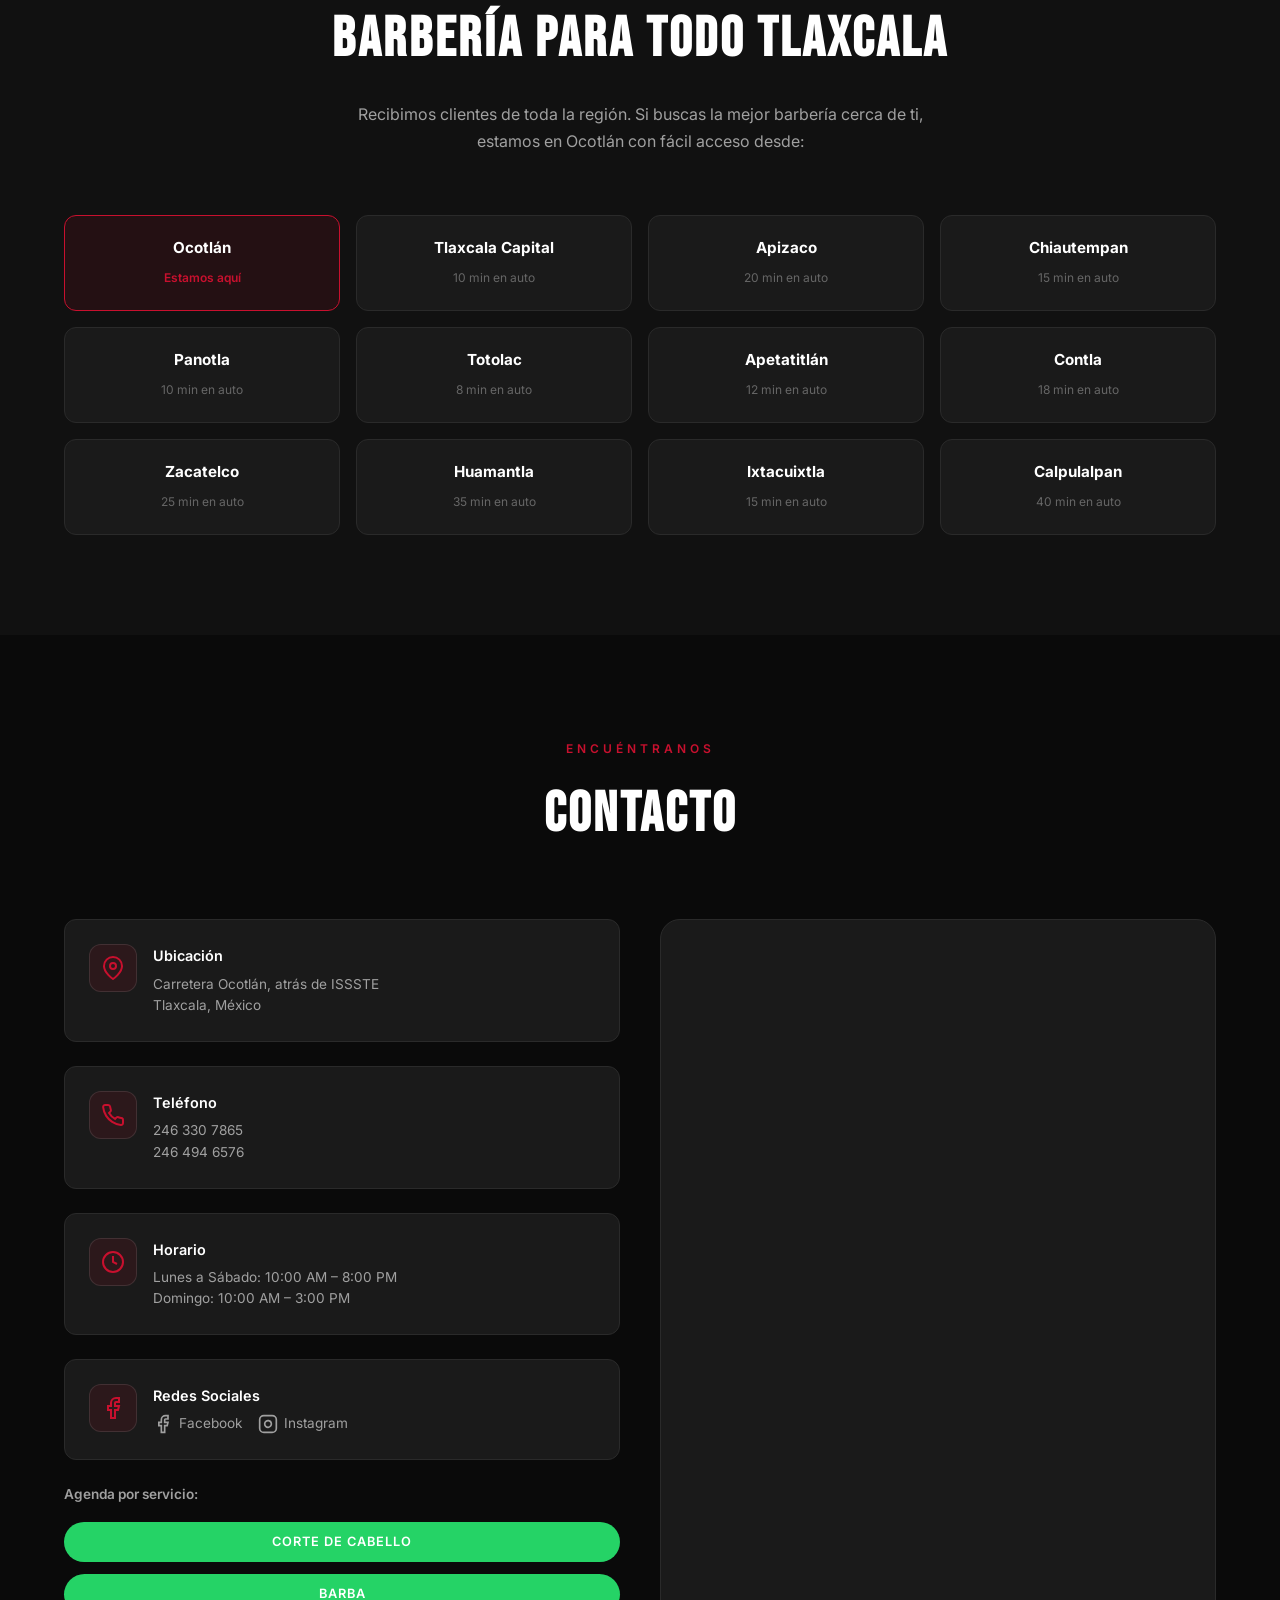
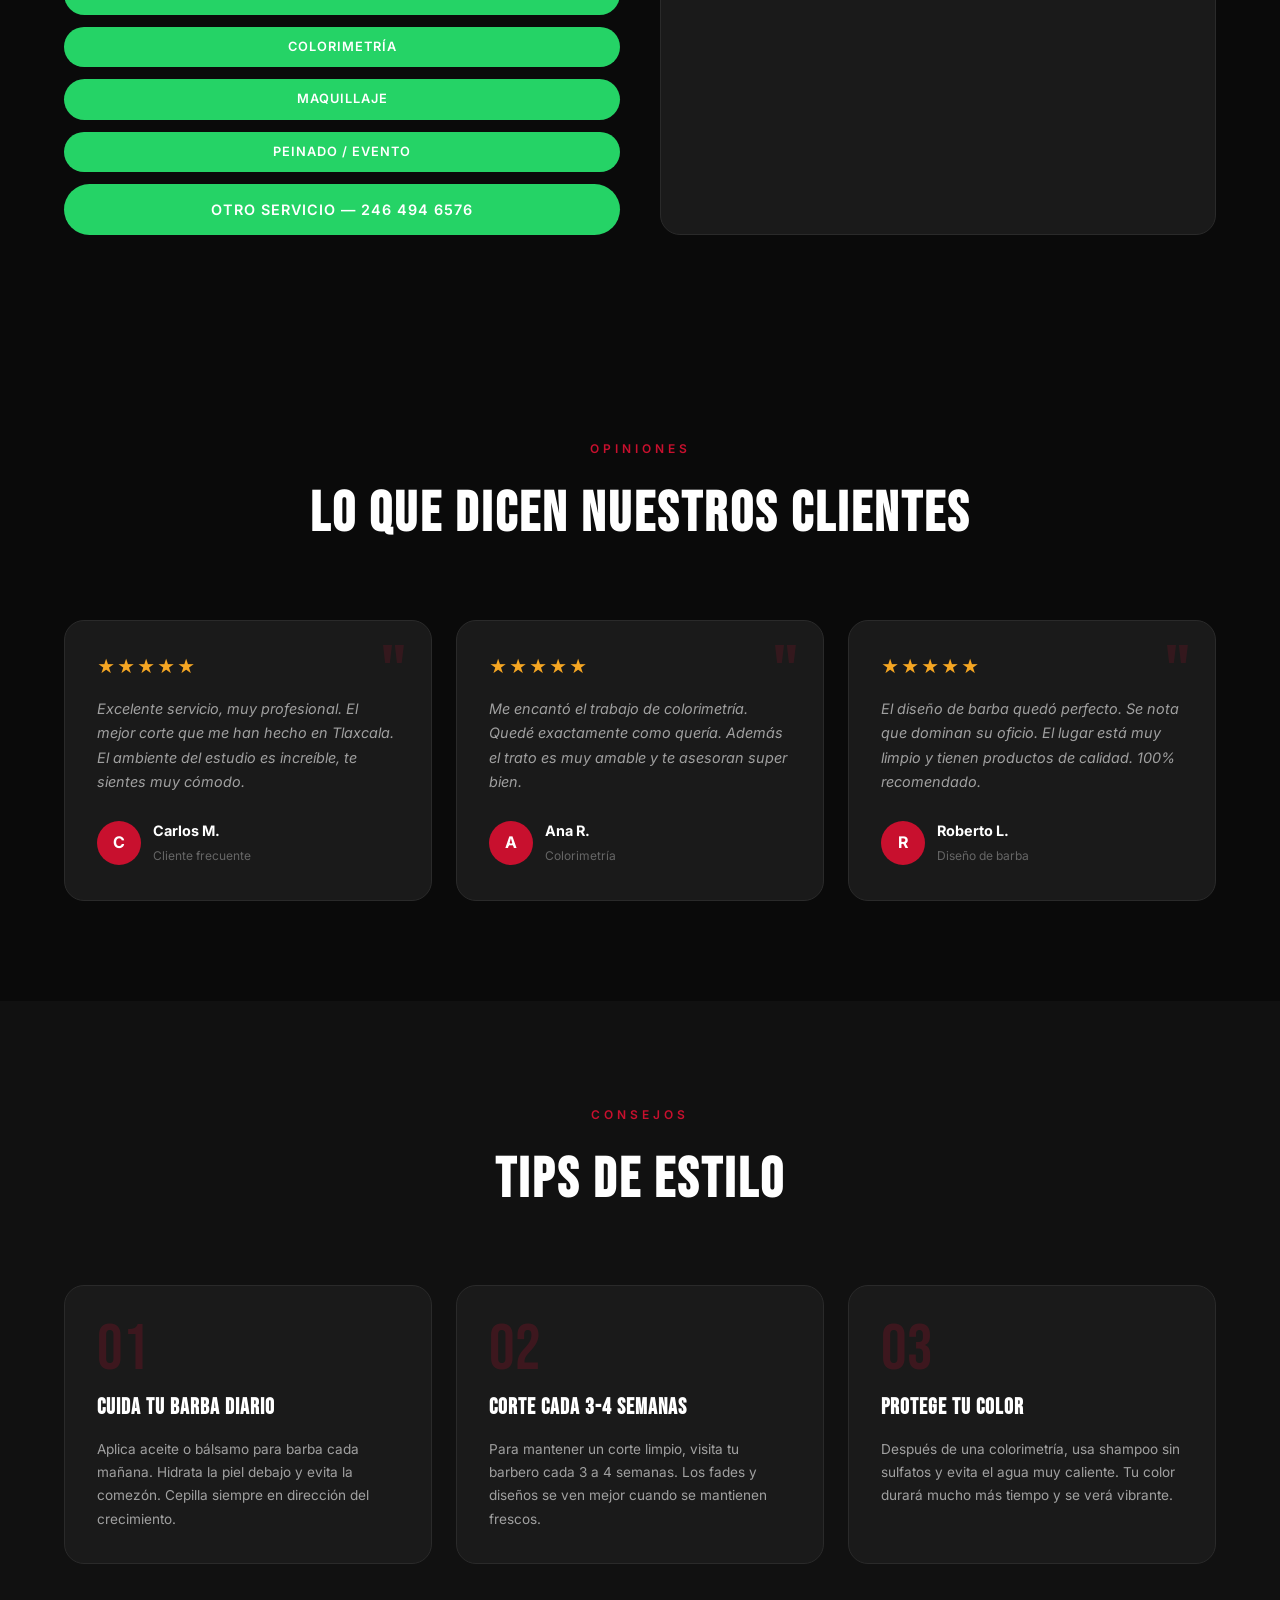
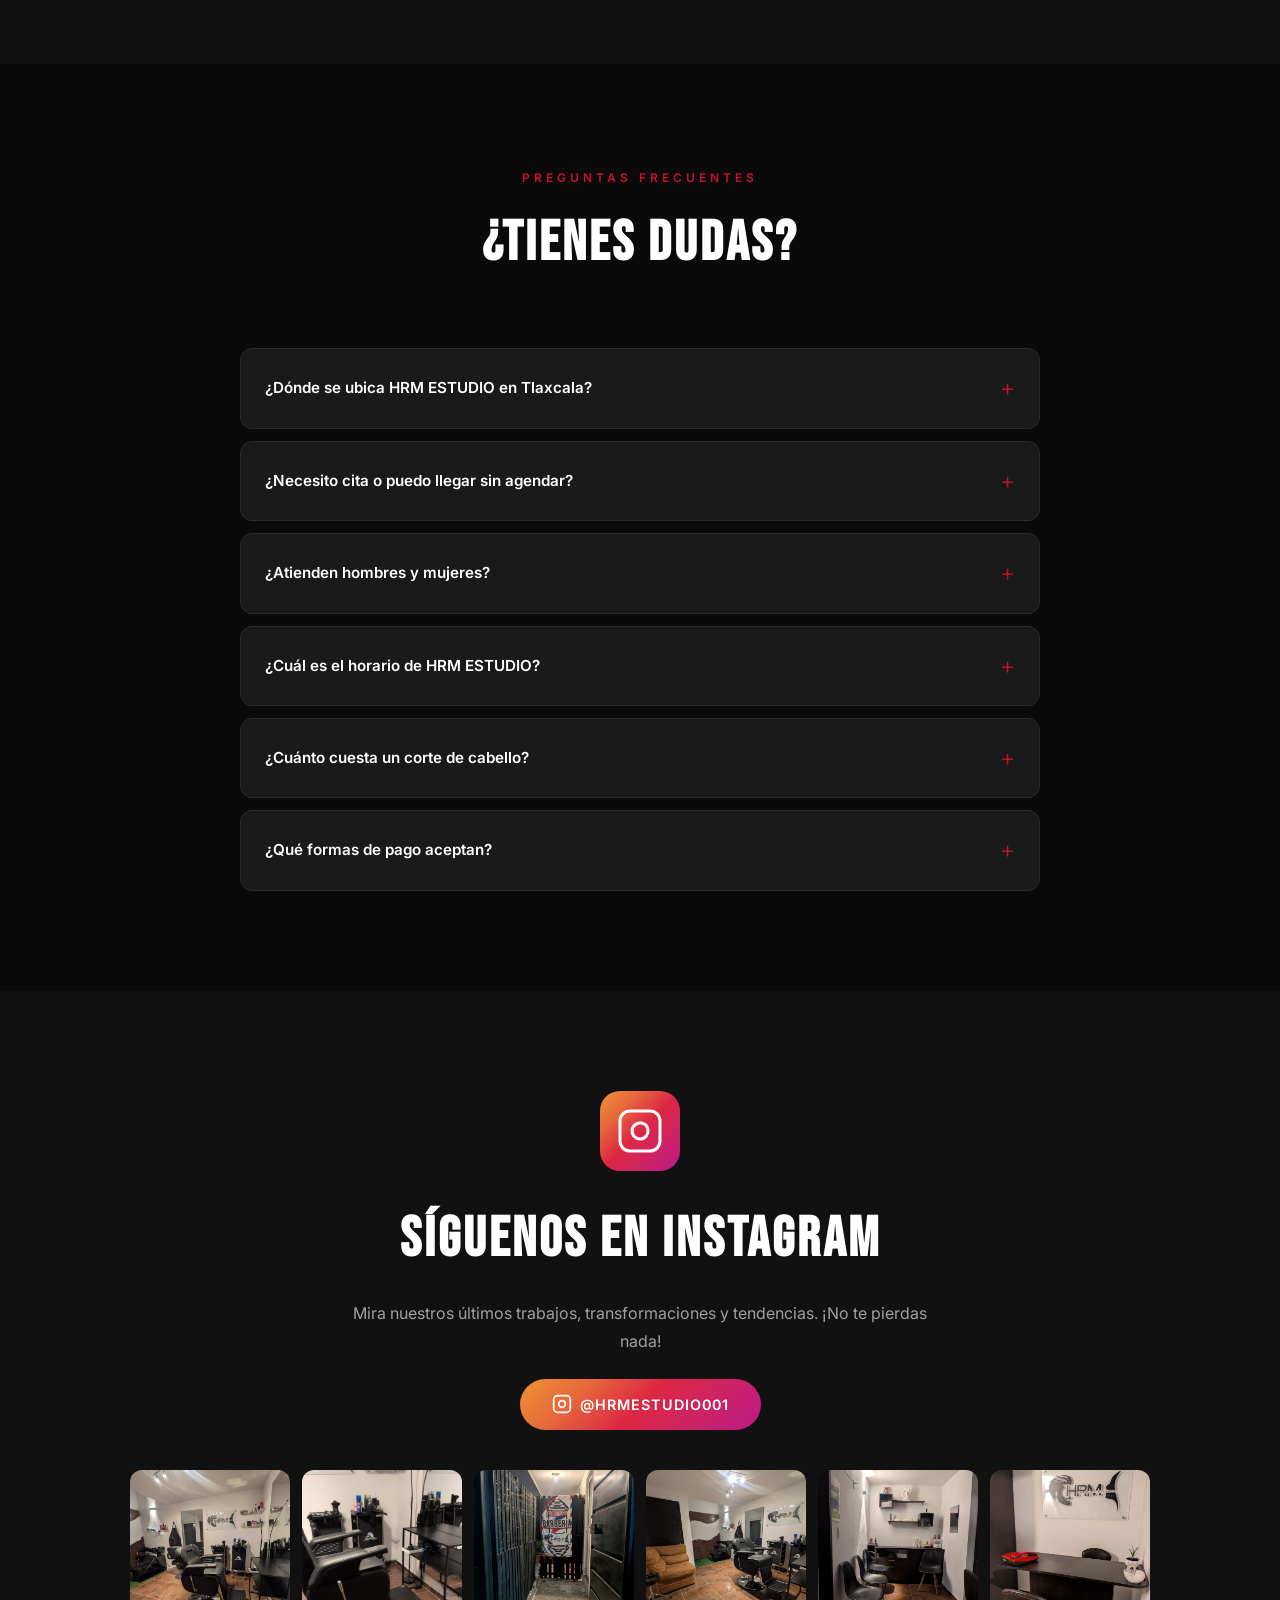
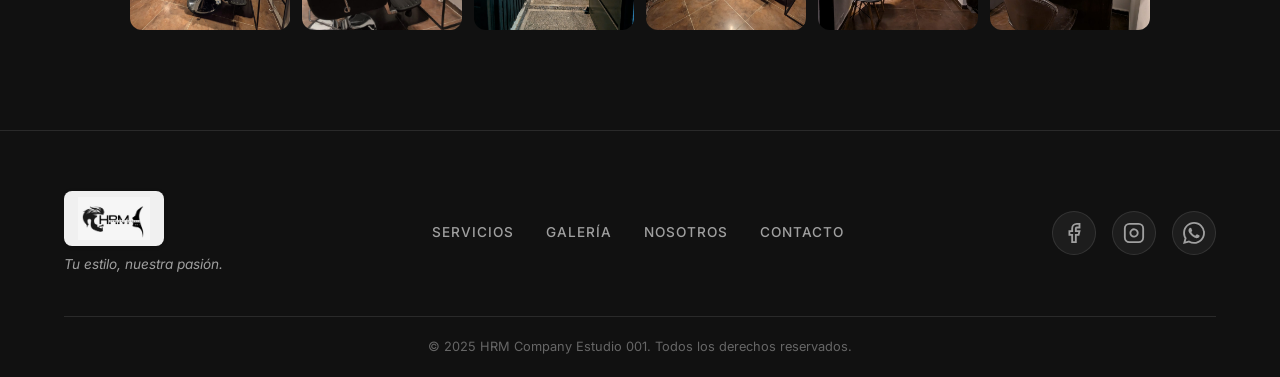
==== commit 46df4e19: "Agregar Google Analytics 4 (G-F6JH5J0KL4)" ====
--- a/index.html
+++ b/index.html
@@ -195,7 +195,7 @@
     ]
   }
   </script>
-</head>
+<script async src="https://www.googletagmanager.com/gtag/js?id=G-F6JH5J0KL4"></script><script>window.dataLayer=window.dataLayer||[];function gtag(){dataLayer.push(arguments);}gtag('js',new Date());gtag('config','G-F6JH5J0KL4');</script></head>
 <body>
 
   <!-- ============ NAVBAR ============ -->
--- a/css/styles.css
+++ b/css/styles.css
@@ -150,15 +150,13 @@
 }
 
 .nav-logo-img {
-  height: 40px;
+  height: 48px;
   width: auto;
   object-fit: contain;
-  filter: brightness(0) invert(1);
-  transition: filter var(--transition);
-}
-
-[data-theme="light"] .nav-logo-img {
-  filter: brightness(0);
+  border-radius: 8px;
+  background: #f0f0f0;
+  padding: 5px 12px;
+  box-shadow: 0 1px 4px rgba(0,0,0,0.15);
 }
 
 .logo-text {
@@ -1199,11 +1197,10 @@
   height: 55px;
   width: auto;
   object-fit: contain;
-  filter: brightness(0) invert(1);
-}
-
-[data-theme="light"] .footer-logo-img {
-  filter: brightness(0);
+  border-radius: 8px;
+  background: #f0f0f0;
+  padding: 6px 14px;
+  box-shadow: 0 1px 4px rgba(0,0,0,0.15);
 }
 
 .footer-brand .logo-text {
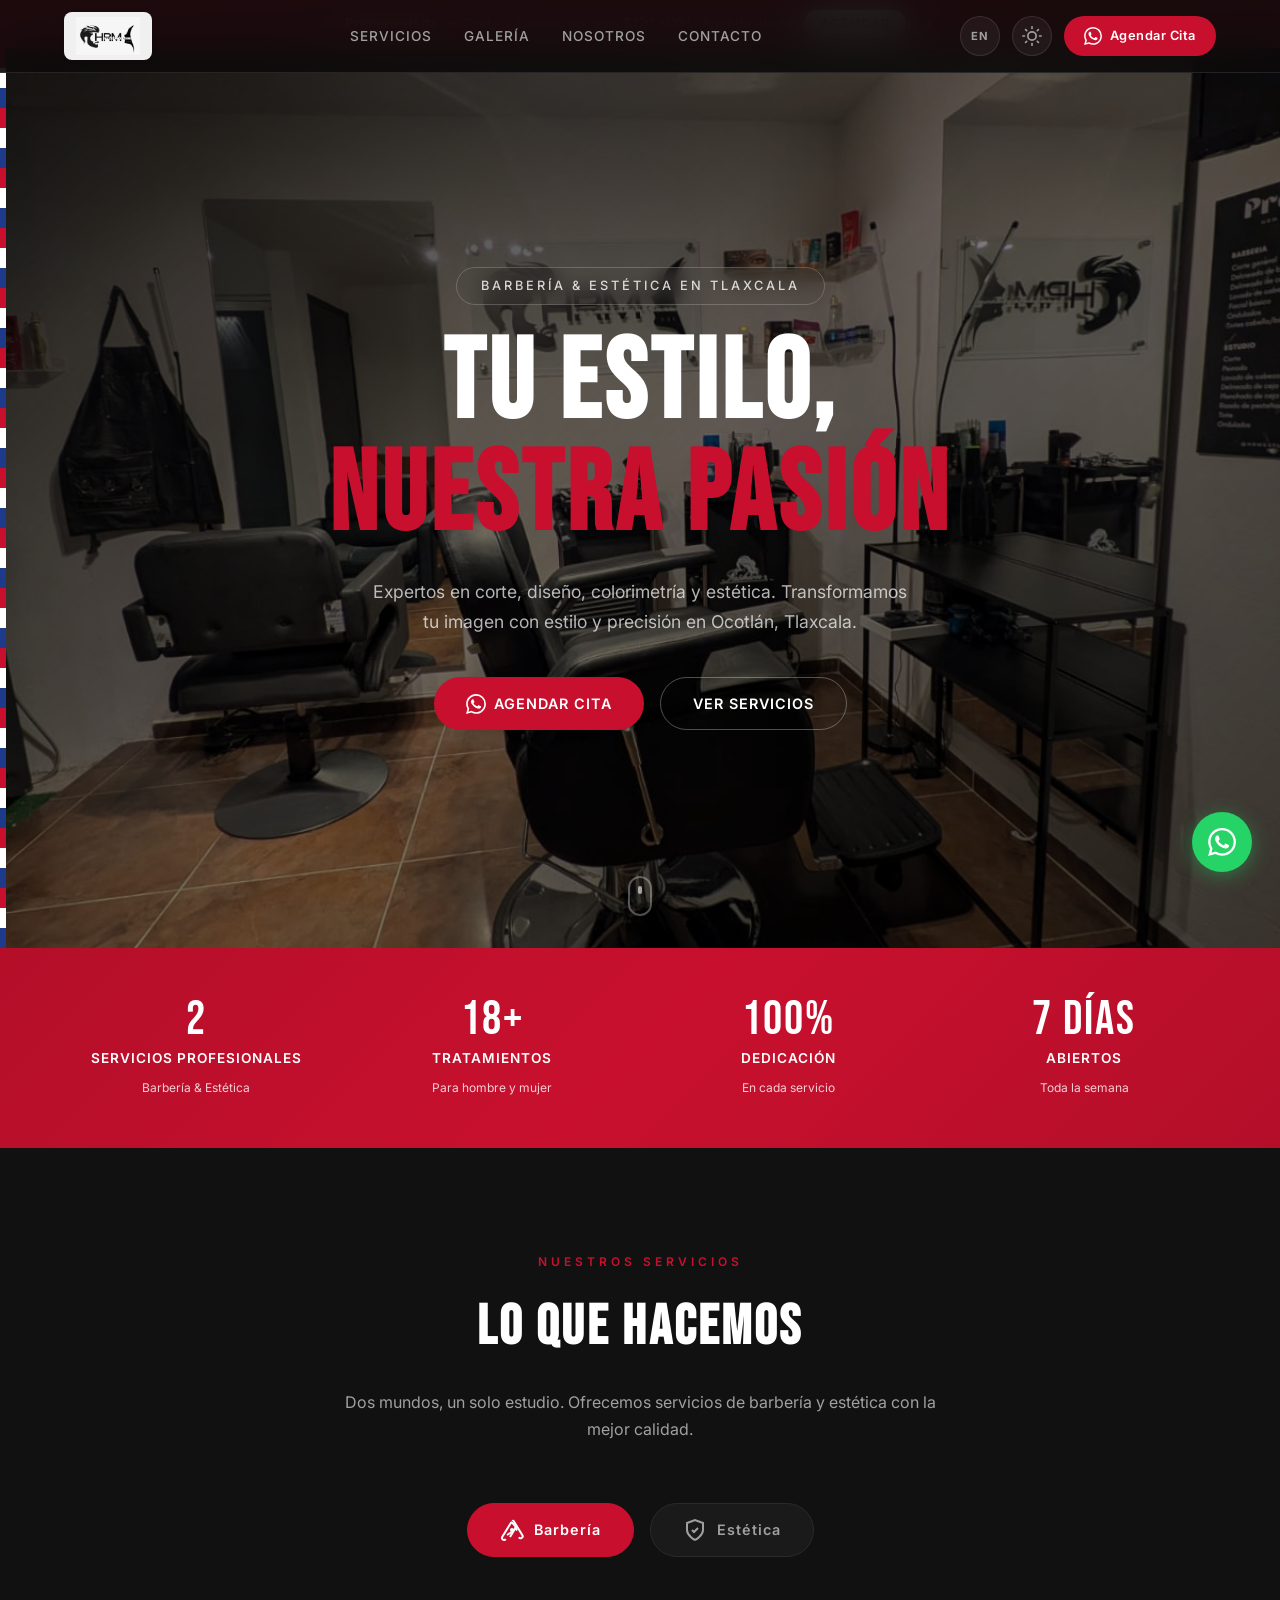
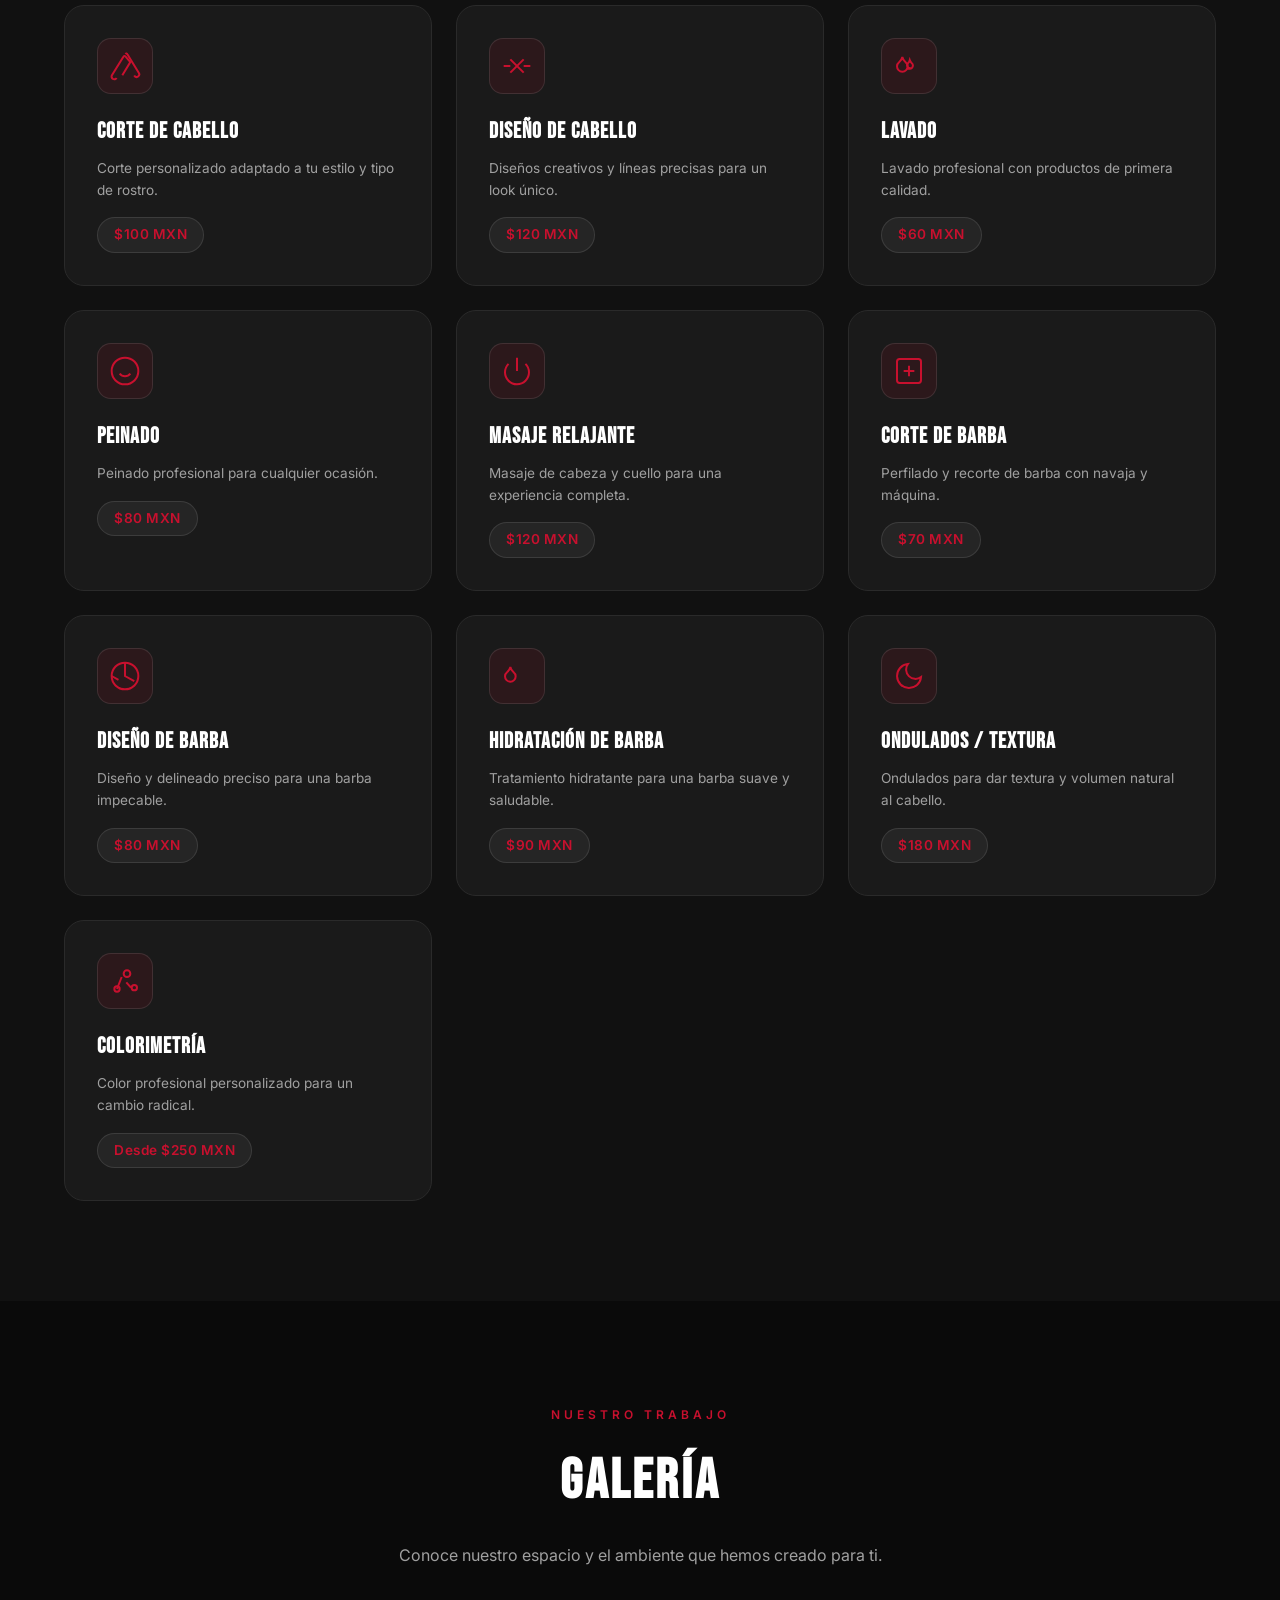
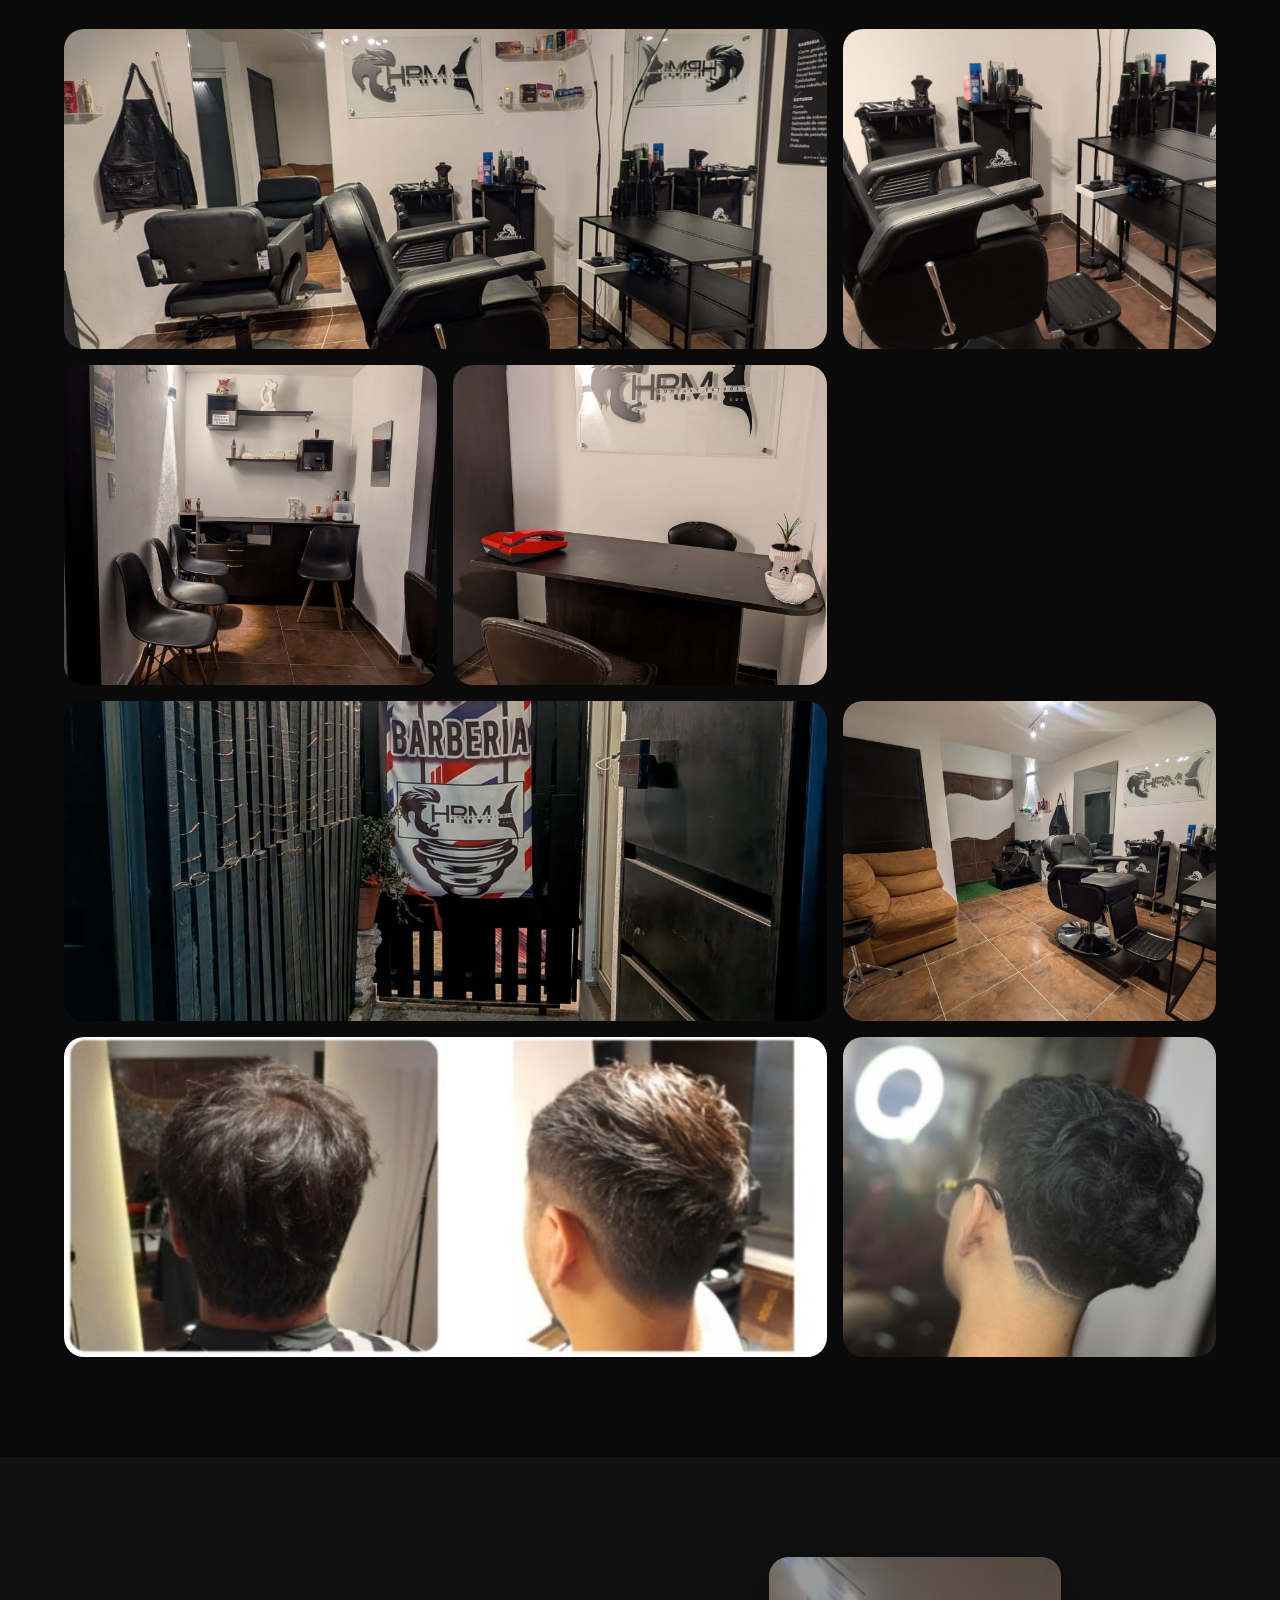
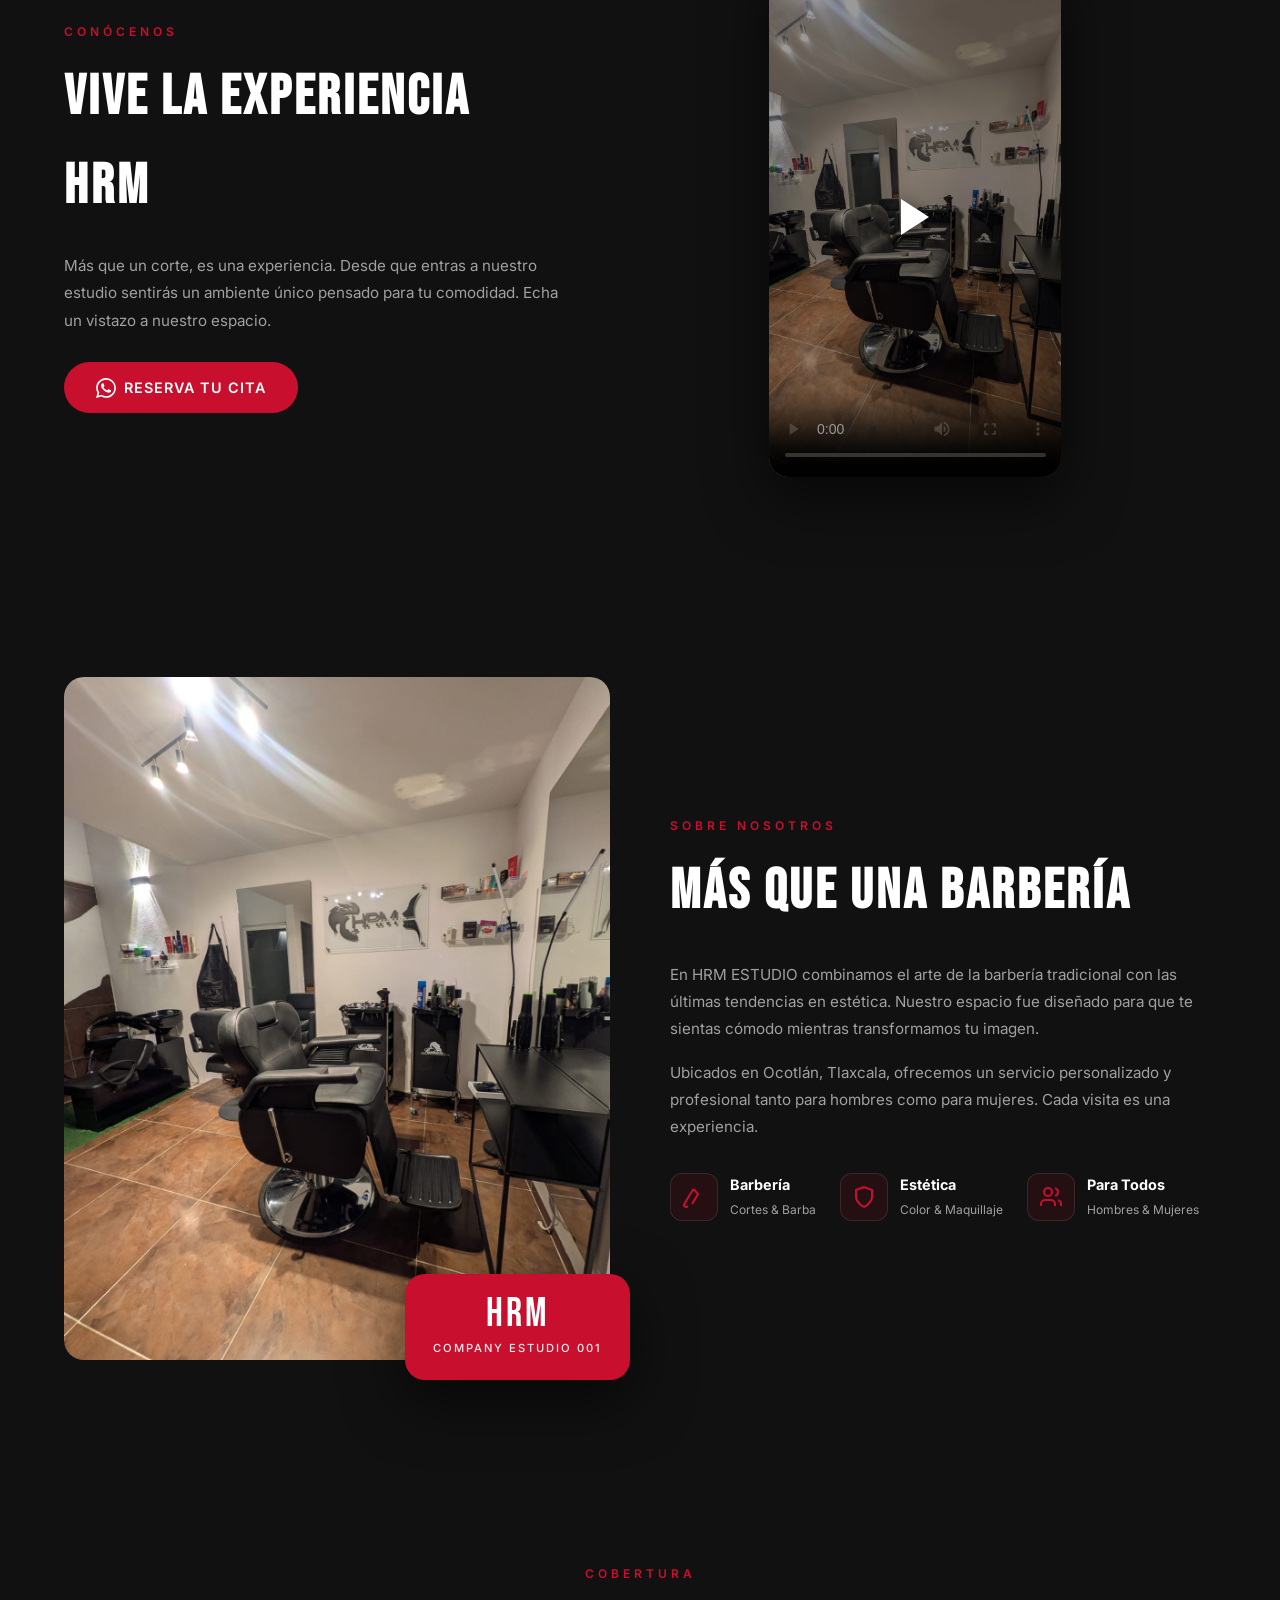
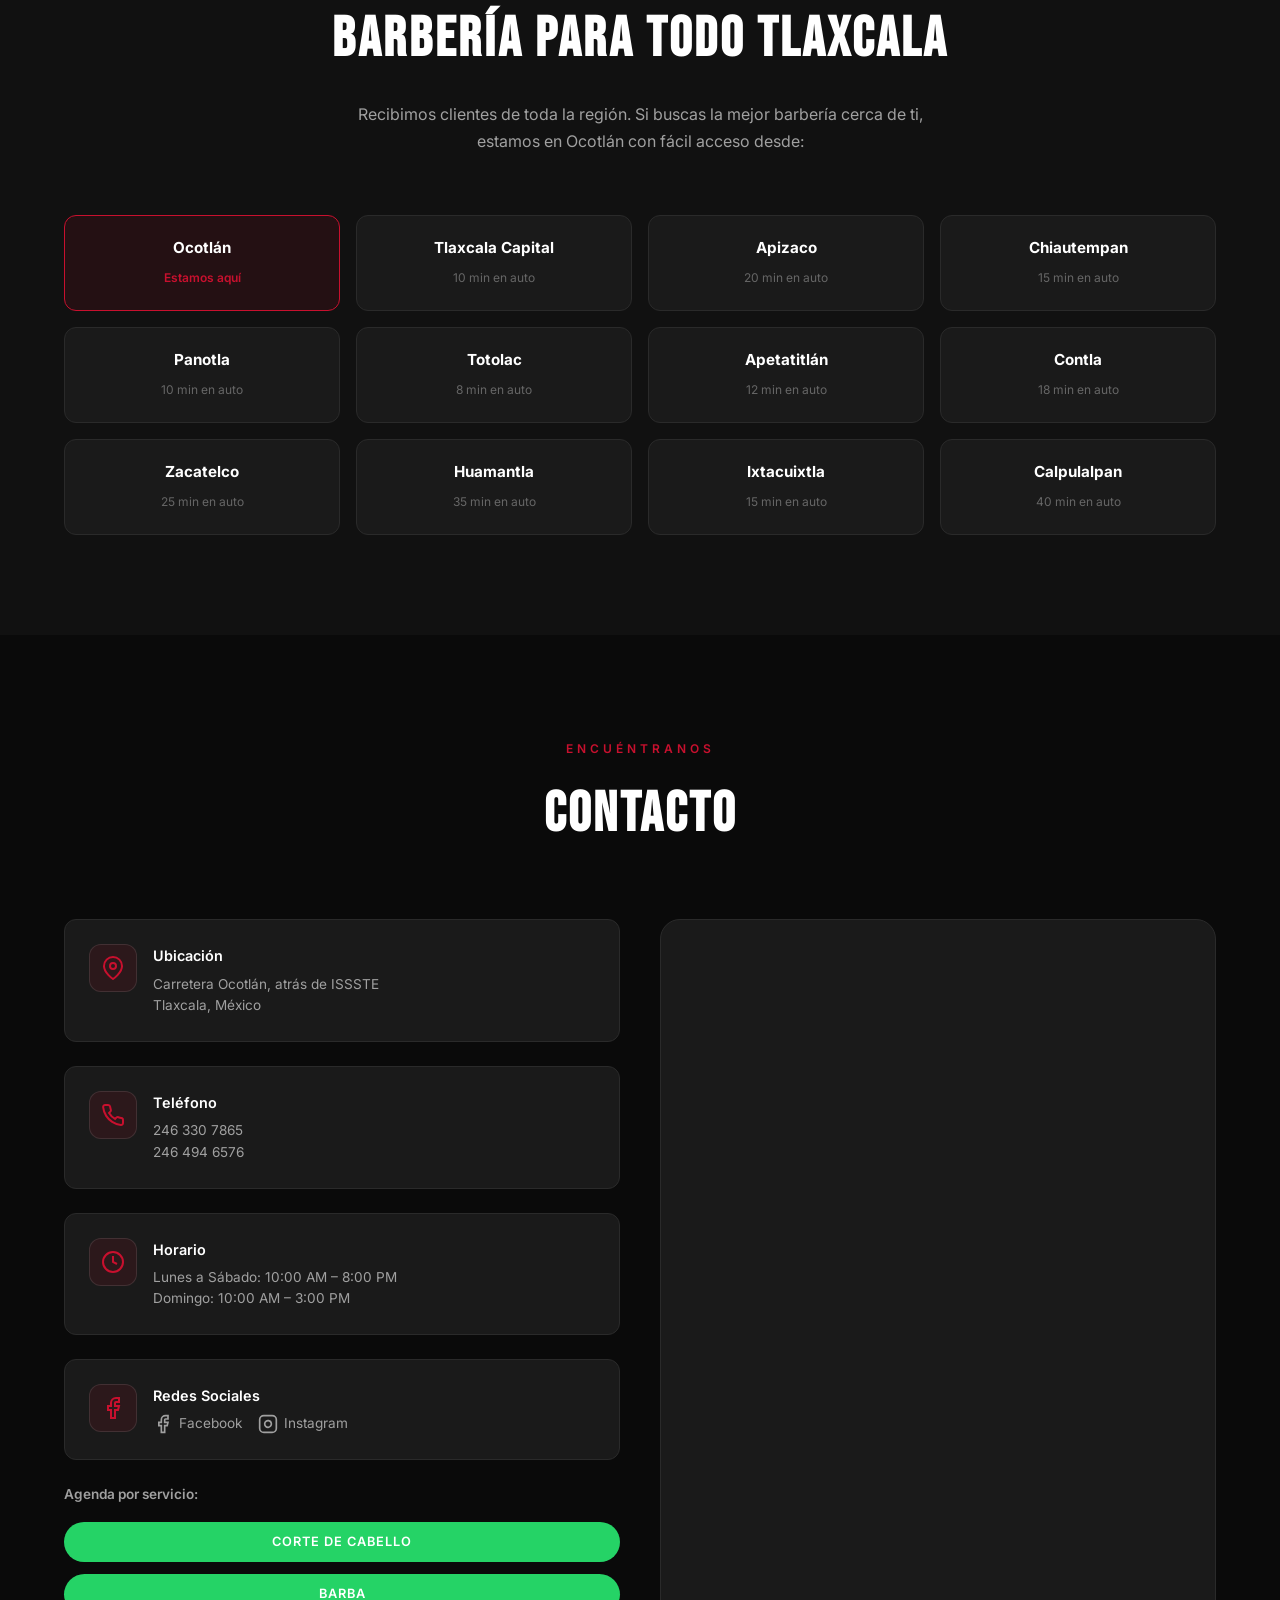
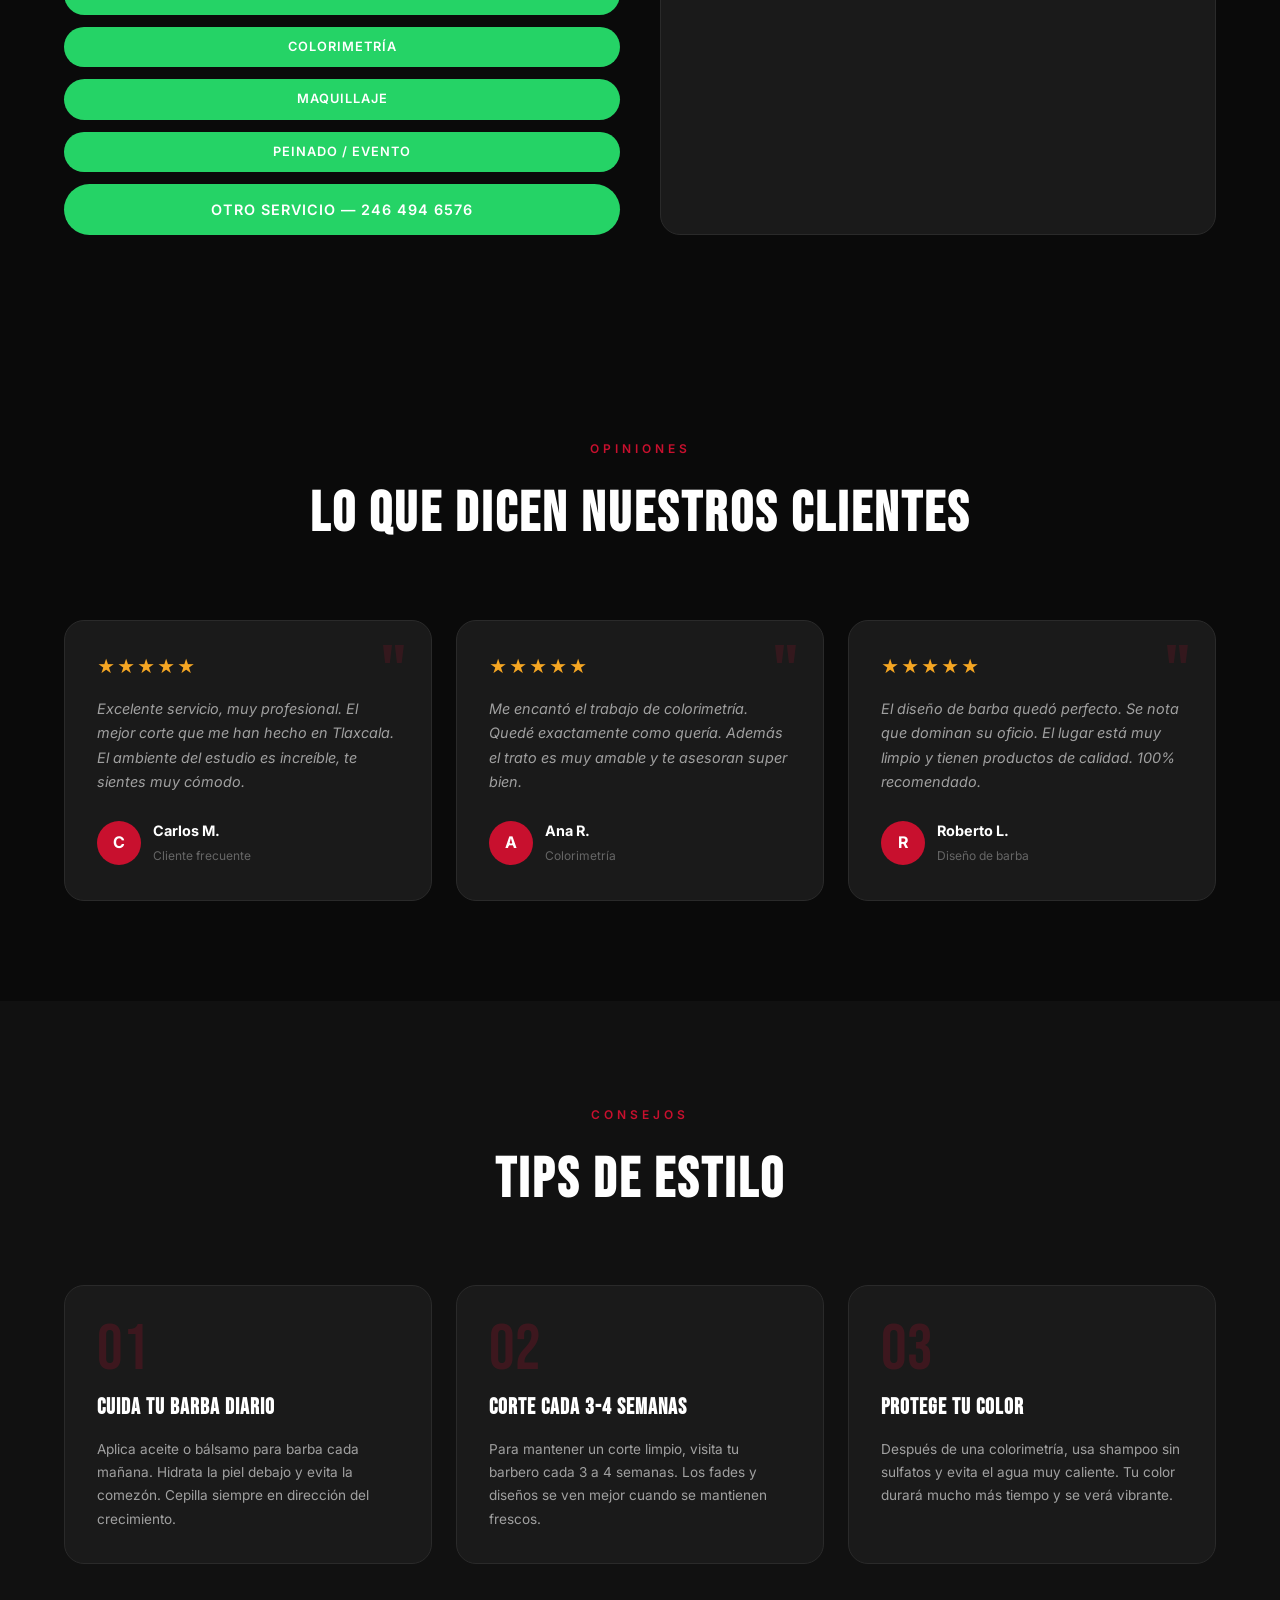
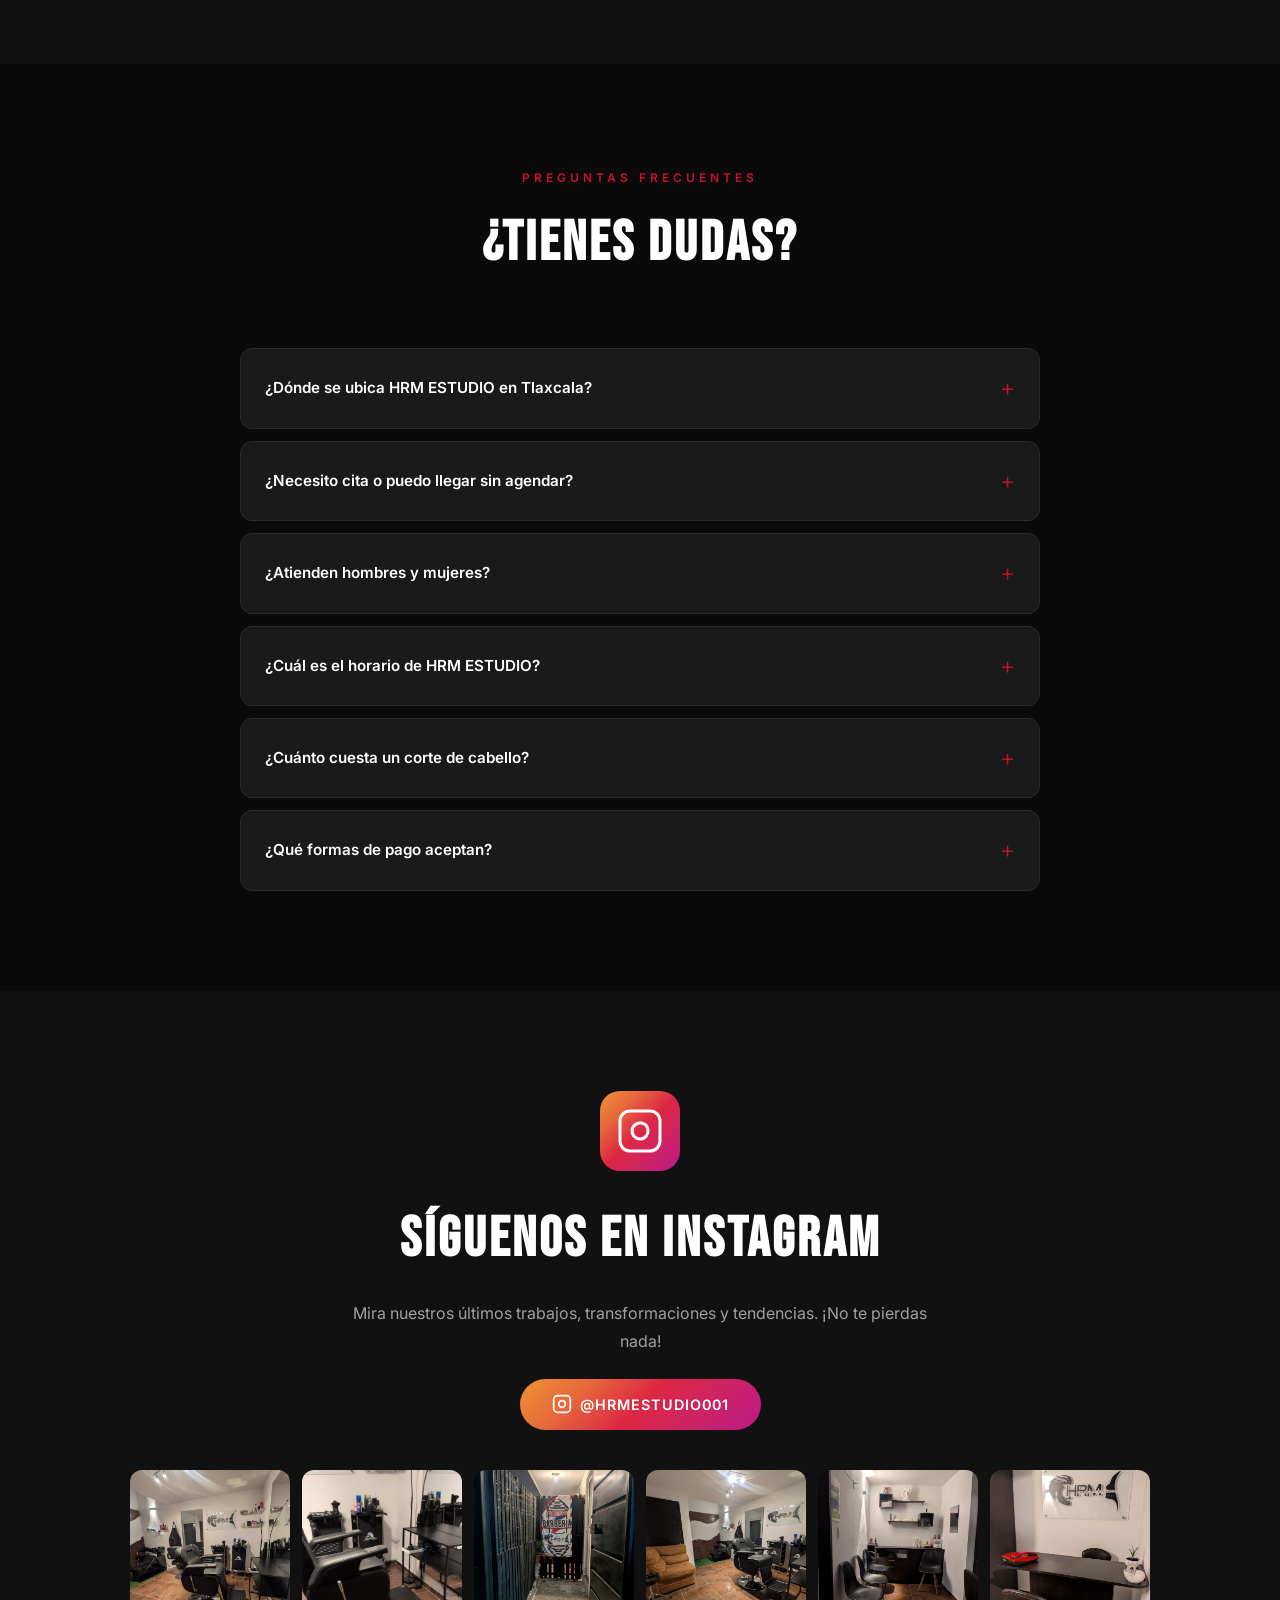
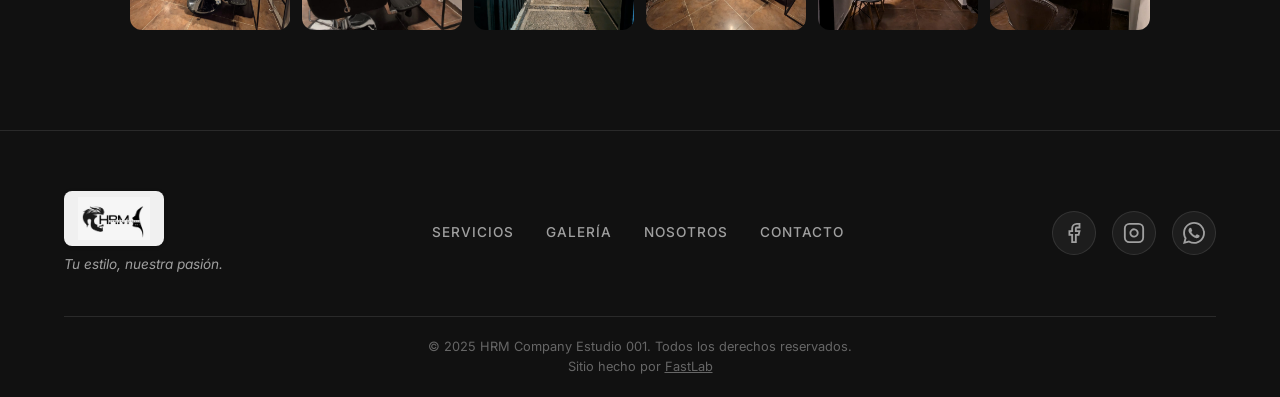
==== commit 2fe1a284: "Crédito: sitio hecho por FastLab (fastlabstudio.com)" ====
--- a/index.html
+++ b/index.html
@@ -993,6 +993,7 @@
       </div>
       <div class="footer-bottom">
         <p>&copy; 2025 HRM Company Estudio 001. <span data-es="Todos los derechos reservados." data-en="All rights reserved.">Todos los derechos reservados.</span></p>
+        <p><span data-es="Sitio hecho por" data-en="Website by">Sitio hecho por</span> <a href="https://fastlabstudio.com/es" target="_blank" rel="noopener" style="color:inherit;text-decoration:underline">FastLab</a></p>
       </div>
     </div>
   </footer>
